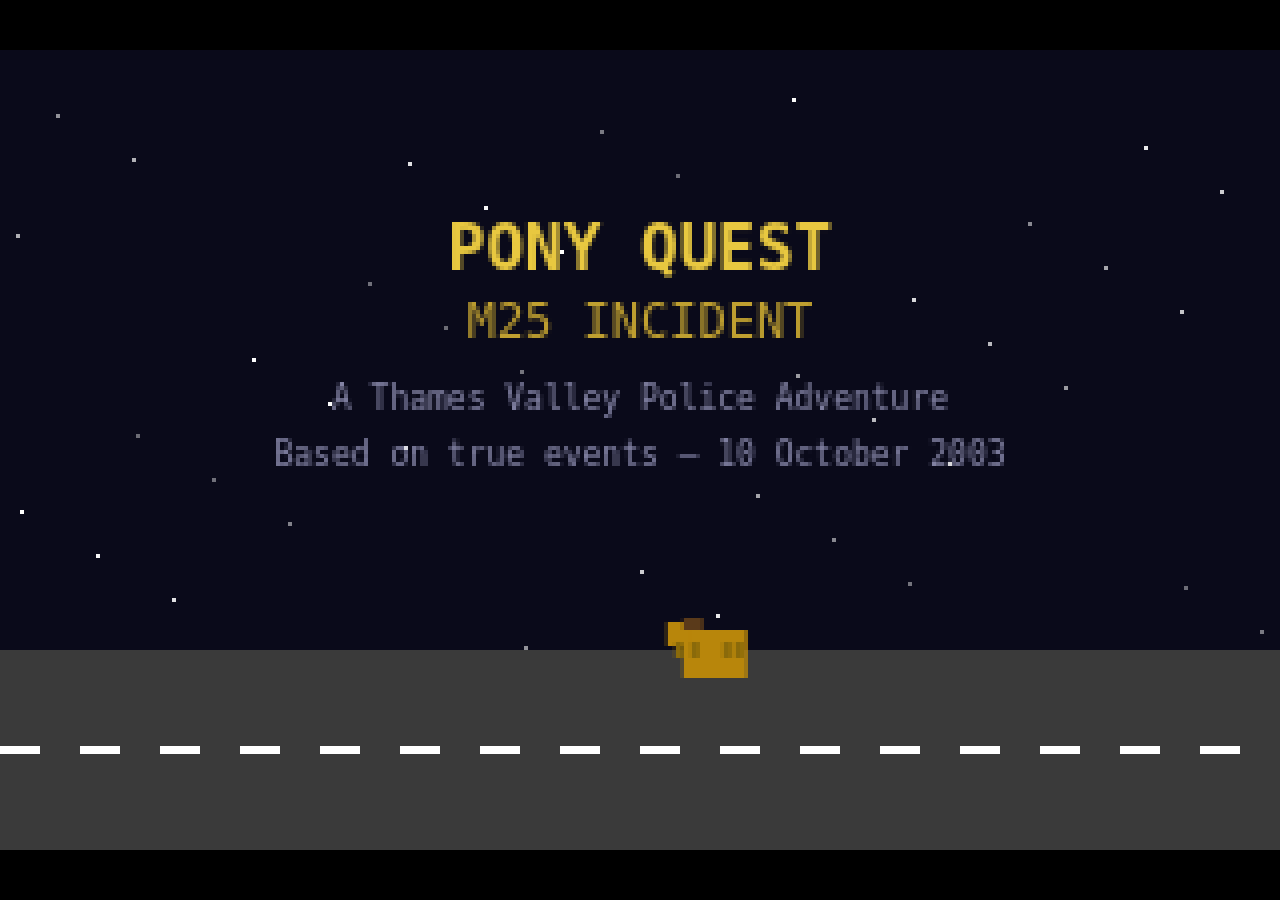
==== index.html @ 2e1211cf "Initial commit: Pony Quest - M25 Incident A Sierra VGA-style point-and-click adventure game based on" ====
<!DOCTYPE html>
<html lang="en">
<head>
<meta charset="utf-8">
<title>Pony Quest: M25 Incident</title>
<style>
*{margin:0;padding:0;box-sizing:border-box}
body{background:#000;display:flex;justify-content:center;align-items:center;height:100vh;overflow:hidden}
canvas{image-rendering:pixelated;image-rendering:crisp-edges;cursor:none}
</style>
</head>
<body>
<canvas id="c"></canvas>
<script>
'use strict';

// ===== CONSTANTS =====
const W = 320, H = 200;
const VERB_H = 18;
const INV_H = 24;
const GAME_TOP = VERB_H;
const GAME_BOT = H - INV_H;
const WALK_SPEED = 1.0;

// ===== CANVAS SETUP =====
const display = document.getElementById('c');
const dctx = display.getContext('2d');
const buf = document.createElement('canvas');
buf.width = W; buf.height = H;
const ctx = buf.getContext('2d');

function resize() {
  const s = Math.floor(Math.min(window.innerWidth / W, window.innerHeight / H));
  display.width = W * s; display.height = H * s;
  dctx.imageSmoothingEnabled = false;
}
window.addEventListener('resize', resize);
resize();

// ===== GAME STATE =====
const G = {
  screen: 'title',
  scene: 1,
  verb: 'walk',
  inventory: [],
  selItem: null,
  flags: {},
  player: { x: 160, y: 150, tx: 160, ty: 150, dir: 0, frame: 0, walking: false, visible: true, action: null },
  pony: { x: 200, y: 115, tx: 200, ty: 115, frame: 0, timer: 0, state: 'trot', eating: false },
  textBox: null,
  dialog: null,
  walkCB: null,
  transition: 0,
  nextScene: 0,
  tick: 0,
  journChoices: [],
  hoverHotspot: null,
};

// ===== INPUT =====
let mx = 0, my = 0, clicked = false, rclicked = false;
display.addEventListener('mousemove', e => {
  const r = display.getBoundingClientRect();
  mx = Math.floor((e.clientX - r.left) / (display.width / W));
  my = Math.floor((e.clientY - r.top) / (display.height / H));
});
display.addEventListener('click', () => { clicked = true; });
display.addEventListener('contextmenu', e => { e.preventDefault(); rclicked = true; });

// ===== HELPERS =====
function R(x,y,w,h,c) { ctx.fillStyle=c; ctx.fillRect(x,y,w,h); }
function vGrad(x,y,w,h,c1,c2) {
  const g=ctx.createLinearGradient(x,y,x,y+h);
  g.addColorStop(0,c1); g.addColorStop(1,c2);
  ctx.fillStyle=g; ctx.fillRect(x,y,w,h);
}
function dist(a,b,c,d) { return Math.sqrt((a-c)**2+(b-d)**2); }
function wrapText(t, max) {
  const words=t.split(' '), lines=[];
  let cur='';
  for(const w of words) {
    if((cur+' '+w).trim().length>max) { lines.push(cur.trim()); cur=w; }
    else cur+=' '+w;
  }
  if(cur.trim()) lines.push(cur.trim());
  return lines;
}

// ===== TEXT BOX =====
function showText(t, cb) { G.textBox={text:t, cb: cb||null}; }
function drawTextBox() {
  if(!G.textBox) return;
  const lines=wrapText(G.textBox.text, 36);
  const bh=lines.length*10+14, bw=270, bx=(W-bw)/2, by=30;
  R(bx,by,bw,bh,'#000050'); R(bx+1,by+1,bw-2,bh-2,'#0000a0');
  R(bx+2,by+2,bw-4,1,'#4444dd'); R(bx+2,by+2,1,bh-4,'#4444dd');
  R(bx+bw-3,by+2,1,bh-4,'#000030'); R(bx+2,by+bh-3,bw-4,1,'#000030');
  ctx.font='8px monospace'; ctx.fillStyle='#fff';
  for(let i=0;i<lines.length;i++) ctx.fillText(lines[i], bx+8, by+12+i*10);
}

// ===== DIALOG CHOICES =====
function showChoices(prompt, choices, cb) {
  G.dialog={prompt, choices, hover:-1, cb};
}
function drawChoiceBox() {
  if(!G.dialog) return;
  const d=G.dialog;
  const totalLines = 1 + 1 + d.choices.length;
  const bh=totalLines*11+14, bw=280, bx=(W-bw)/2, by=25;
  R(bx,by,bw,bh,'#000050'); R(bx+1,by+1,bw-2,bh-2,'#0000a0');
  R(bx+2,by+2,bw-4,1,'#4444dd'); R(bx+2,by+2,1,bh-4,'#4444dd');
  ctx.font='8px monospace';
  ctx.fillStyle='#fff';
  ctx.fillText(d.prompt, bx+8, by+12);
  d.hover=-1;
  for(let i=0;i<d.choices.length;i++) {
    const cy=by+12+11*(i+2);
    const hovering = mx>bx+6 && mx<bx+bw-6 && my>=cy-8 && my<cy+3;
    if(hovering) d.hover=i;
    ctx.fillStyle=hovering?'#ffff00':'#cccccc';
    ctx.fillText((hovering?'> ':'  ')+d.choices[i].label, bx+8, cy);
  }
}

// ===== INVENTORY =====
function addItem(id, name, desc) {
  if(!G.inventory.find(i=>i.id===id)) G.inventory.push({id,name,desc});
}
function hasItem(id) { return G.inventory.some(i=>i.id===id); }
function removeItem(id) { G.inventory=G.inventory.filter(i=>i.id!==id); }

function drawInventory() {
  R(0,GAME_BOT,W,INV_H,'#1a1a2a');
  R(0,GAME_BOT,W,1,'#333355');
  ctx.font='7px monospace';
  for(let i=0;i<G.inventory.length;i++) {
    const ix=8+i*50, iy=GAME_BOT+3;
    const sel=G.selItem&&G.selItem.id===G.inventory[i].id;
    R(ix,iy,46,18, sel?'#334':'#222238');
    R(ix,iy,46,1,'#444466');
    R(ix,iy,1,18,'#444466');
    // draw item icon
    drawItemIcon(G.inventory[i].id, ix+2, iy+1);
    ctx.fillStyle=sel?'#ff0':'#aaa';
    ctx.fillText(G.inventory[i].name, ix+18, iy+12);
  }
}

function drawItemIcon(id, x, y) {
  switch(id) {
    case 'rope':
      R(x+2,y+2,12,12,'#1a1a2a');
      ctx.strokeStyle='#a08040';ctx.lineWidth=2;
      ctx.beginPath();ctx.arc(x+8,y+8,5,0,Math.PI*1.7);ctx.stroke();
      break;
    case 'apple':
      R(x+5,y+4,6,8,'#cc2222');
      R(x+7,y+2,2,3,'#228822');
      break;
    case 'auth':
      R(x+3,y+2,10,12,'#ddd');
      R(x+5,y+5,6,1,'#666');R(x+5,y+7,6,1,'#666');R(x+5,y+9,4,1,'#666');
      break;
  }
}

function handleInvClick() {
  for(let i=0;i<G.inventory.length;i++) {
    const ix=8+i*50;
    if(mx>=ix && mx<ix+46 && my>=GAME_BOT+3 && my<GAME_BOT+21) {
      if(G.selItem && G.selItem.id===G.inventory[i].id) { G.selItem=null; }
      else { G.selItem=G.inventory[i]; G.verb='use'; }
      return true;
    }
  }
  return false;
}

// ===== VERB BAR =====
const VERBS = ['walk','look','talk','use'];
const VERB_LABELS = ['Walk','Look','Talk','Use'];

function drawVerbBar() {
  R(0,0,W,VERB_H,'#1a1a2a');
  R(0,VERB_H-1,W,1,'#333355');
  for(let i=0;i<4;i++) {
    const vx=4+i*34, vy=2, vw=30, vh=12;
    const sel=G.verb===VERBS[i]&&!G.selItem;
    R(vx,vy,vw,vh,sel?'#334466':'#222238');
    R(vx,vy,vw,1,'#444488');R(vx,vy,1,vh,'#444488');
    R(vx+vw-1,vy,1,vh,'#111128');R(vx,vy+vh-1,vw,1,'#111128');
    drawVerbIcon(i, vx+2, vy+1);
    ctx.font='6px monospace';
    ctx.fillStyle=sel?'#fff':'#888';
    ctx.fillText(VERB_LABELS[i], vx+12, vy+9);
  }
  // Status text
  ctx.font='7px monospace';ctx.fillStyle='#8888aa';
  const status=getStatusText();
  if(status) ctx.fillText(status, 144, 12);
}

function drawVerbIcon(i, x, y) {
  switch(i) {
    case 0: // walk - boot
      R(x+2,y+1,4,6,'#888');R(x+1,y+7,6,3,'#888');
      break;
    case 1: // look - eye
      R(x+1,y+3,8,4,'#fff');R(x+3,y+4,4,2,'#44f');R(x+4,y+4,2,2,'#000');
      break;
    case 2: // talk - speech bubble
      R(x+1,y+1,7,5,'#fff');R(x+2,y+6,2,2,'#fff');
      break;
    case 3: // use - hand
      R(x+3,y+1,4,3,'#dba67a');R(x+1,y+4,8,4,'#dba67a');R(x+2,y+8,6,2,'#dba67a');
      break;
  }
}

function handleVerbClick() {
  for(let i=0;i<4;i++) {
    const vx=4+i*34;
    if(mx>=vx && mx<vx+30 && my>=2 && my<14) {
      G.verb=VERBS[i]; G.selItem=null;
      return true;
    }
  }
  return false;
}

function getStatusText() {
  const h=G.hoverHotspot;
  if(!h) return '';
  if(G.selItem) return 'Use '+G.selItem.name+' on '+h.label;
  return VERB_LABELS[VERBS.indexOf(G.verb)]+' '+h.label;
}

// ===== CURSOR =====
function drawCursor() {
  if(G.selItem) {
    R(mx,my,2,2,'#ff0');
    ctx.font='6px monospace';ctx.fillStyle='#ff0';
    ctx.fillText(G.selItem.name, mx+4, my+4);
    return;
  }
  switch(G.verb) {
    case 'walk':
      R(mx,my,2,8,'#0f0');R(mx,my+6,6,2,'#0f0');
      break;
    case 'look':
      ctx.strokeStyle='#fff';ctx.lineWidth=1;
      ctx.beginPath();ctx.arc(mx+4,my+4,3,0,Math.PI*2);ctx.stroke();
      R(mx+6,my+6,3,1,'#fff');
      break;
    case 'talk':
      R(mx,my,7,5,'#fff');R(mx+1,my+5,2,2,'#fff');
      break;
    case 'use':
      R(mx+1,my,3,2,'#dba67a');R(mx,my+2,5,3,'#dba67a');
      break;
  }
}

// ===== SPRITES =====
function drawPaul(px, py, dir, frame, action) {
  // px, py = bottom center. Sprite ~12x24
  const x=Math.floor(px-6), y=Math.floor(py-24);
  // Shadow
  ctx.fillStyle='rgba(0,0,0,0.2)';
  ctx.fillRect(x+1,py-1,10,2);
  // Hair
  R(x+2,y,8,3,'#3a2a1a');
  // Face
  R(x+2,y+3,8,5,'#dba67a');
  // Eyes (if facing forward or left/right)
  R(x+4,y+5,1,1,'#222');R(x+7,y+5,1,1,'#222');
  // Body - dark blue police uniform
  R(x+1,y+8,10,8,'#1a2744');
  // Epaulettes
  R(x+1,y+8,2,1,'#2a3a5a');R(x+9,y+8,2,1,'#2a3a5a');
  // Badge
  R(x+4,y+9,1,1,'#ccc');
  // Belt
  R(x+1,y+15,10,1,'#111');
  // Legs
  const walk = G.player.walking;
  const f = Math.floor(frame)%4;
  let ll=0, rl=0;
  if(walk) {
    if(f===0){ll=-1;rl=1;}
    else if(f===2){ll=1;rl=-1;}
  }
  R(x+2+ll,y+16,3,6,'#1a2744');
  R(x+7+rl,y+16,3,6,'#1a2744');
  // Shoes
  R(x+2+ll,y+22,3,2,'#111');
  R(x+7+rl,y+22,3,2,'#111');
  // Arms
  if(action==='phone') {
    R(x-1,y+8,2,6,'#1a2744');
    R(x-1,y+8,2,2,'#dba67a'); // hand at ear
    R(x+11,y+10,2,5,'#1a2744');
  } else if(action==='calm') {
    R(x+11,y+9,4,2,'#1a2744');R(x+14,y+9,2,2,'#dba67a'); // arm out
    R(x-1,y+10,2,5,'#1a2744');
  } else {
    // Normal arms at sides
    let al=0, ar=0;
    if(walk){if(f===0){al=1;ar=-1;}else if(f===2){al=-1;ar=1;}}
    R(x,y+9+al,2,5,'#1a2744');
    R(x+10,y+9+ar,2,5,'#1a2744');
  }
}

function drawPonySprite(px, py, frame, roped) {
  const x=Math.floor(px-10), y=Math.floor(py-14);
  // Shadow
  ctx.fillStyle='rgba(0,0,0,0.15)';ctx.fillRect(x+2,py-1,16,2);
  // Body
  R(x+4,y+3,12,8,'#b8860b');
  // Head
  R(x,y+1,6,6,'#b8860b');
  // Mane
  R(x+4,y,4,4,'#5a3a1a');R(x+5,y-1,3,2,'#5a3a1a');
  // Ear
  R(x+1,y-1,2,2,'#b8860b');
  // Eye
  R(x+2,y+2,1,1,'#111');
  // Mouth
  R(x,y+5,1,1,'#8a6a0a');
  // Tail
  R(x+15,y+2,3,4,'#5a3a1a');
  // Legs (animated)
  const f=Math.floor(frame)%4;
  let fl=0,bl=0;
  if(G.pony.state==='trot'||G.pony.state==='approach') {
    if(f<2){fl=-1;bl=1;}else{fl=1;bl=-1;}
  }
  R(x+5+fl,y+11,2,4,'#8a6a0a');
  R(x+8+bl,y+11,2,4,'#8a6a0a');
  R(x+12+fl,y+11,2,4,'#8a6a0a');
  R(x+14+bl,y+11,2,4,'#8a6a0a');
  // Hooves
  R(x+5+fl,y+14,2,1,'#333');R(x+8+bl,y+14,2,1,'#333');
  R(x+12+fl,y+14,2,1,'#333');R(x+14+bl,y+14,2,1,'#333');
  // Rope if roped
  if(roped) {
    ctx.strokeStyle='#a08040';ctx.lineWidth=1;
    ctx.beginPath();ctx.moveTo(x+3,y+4);ctx.lineTo(G.player.x, G.player.y-12);ctx.stroke();
  }
}

function drawJournalist(jx, jy) {
  const x=Math.floor(jx-6), y=Math.floor(jy-24);
  ctx.fillStyle='rgba(0,0,0,0.2)';ctx.fillRect(x+1,jy-1,10,2);
  // Hair (blonde)
  R(x+2,y,8,4,'#d4a030');
  // Face
  R(x+2,y+4,8,4,'#dba67a');
  R(x+4,y+5,1,1,'#222');R(x+7,y+5,1,1,'#222');
  // Body (green jacket - Horse & Hound journalist)
  R(x+1,y+8,10,8,'#2a6a2a');
  // Notepad
  R(x+10,y+10,4,5,'#fff');R(x+11,y+11,2,1,'#666');R(x+11,y+13,2,1,'#666');
  // Legs (khaki)
  R(x+2,y+16,3,6,'#8a7a5a');R(x+7,y+16,3,6,'#8a7a5a');
  // Shoes
  R(x+2,y+22,3,2,'#4a3a2a');R(x+7,y+22,3,2,'#4a3a2a');
  // Arms
  R(x,y+9,2,5,'#2a6a2a');R(x+10,y+9,2,3,'#2a6a2a');
}

// ===== BACKGROUNDS =====
function drawStationBG() {
  // Floor
  R(0,VERB_H,W,GAME_BOT-VERB_H,'#8a8a80');
  // Floor tiles
  for(let tx=0;tx<W;tx+=20) {
    for(let ty=145;ty<GAME_BOT;ty+=15) {
      R(tx,ty,19,14,'#7a7a72');
      R(tx,ty,19,1,'#9a9a90');R(tx,ty,1,14,'#9a9a90');
    }
  }
  // Back wall
  R(0,VERB_H,W,130-VERB_H,'#c4a882');
  // Wall shadow at bottom
  R(0,125,W,5,'#b09872');
  // Ceiling
  R(0,VERB_H,W,15,'#d0d0c8');
  // Fluorescent light
  R(100,VERB_H+4,120,3,'#ffffee');R(100,VERB_H+3,120,1,'#fff');
  // Skirting board
  R(0,128,W,2,'#6a5a42');

  // Window (left side)
  R(15,40,60,75,'#1a2040');
  R(15,40,60,2,'#5a4a32');R(15,40,2,75,'#5a4a32');
  R(73,40,2,75,'#5a4a32');R(15,113,62,2,'#5a4a32');
  // Window cross bars
  R(44,40,2,75,'#5a4a32');R(15,75,60,2,'#5a4a32');
  // Pre-dawn glow
  vGrad(17,42,26,32,'#1a2050','#2a3060');
  vGrad(46,42,26,32,'#1a2050','#2a3060');
  vGrad(17,77,26,34,'#2a3060','#3a4070');
  vGrad(46,77,26,34,'#2a3060','#3a4070');
  // Stars
  R(25,48,1,1,'#aaa');R(55,52,1,1,'#aaa');R(35,88,1,1,'#888');

  // Clock
  const cx=220,cy=50;
  ctx.beginPath();ctx.arc(cx,cy,10,0,Math.PI*2);ctx.fillStyle='#fff';ctx.fill();
  ctx.strokeStyle='#333';ctx.lineWidth=1;ctx.stroke();
  // Clock hands - 6:30
  ctx.beginPath();ctx.moveTo(cx,cy);ctx.lineTo(cx,cy+6);ctx.stroke(); // minute at 6
  ctx.beginPath();ctx.moveTo(cx,cy);ctx.lineTo(cx-4,cy+2);ctx.stroke(); // hour between 6 and 7

  // Notice board
  R(250,45,55,45,'#a08050');
  R(250,45,55,2,'#6a5030');R(250,45,2,45,'#6a5030');
  R(303,45,2,45,'#6a5030');R(250,88,55,2,'#6a5030');
  // Pins and papers
  R(258,52,15,12,'#fff');R(264,54,1,1,'#f00');
  R(278,55,18,10,'#ffa');R(286,56,1,1,'#00f');
  R(260,70,12,14,'#adf');R(265,72,1,1,'#f00');
  R(280,68,18,15,'#fda');R(288,70,1,1,'#0a0');

  // Coat rack with rope (right wall)
  R(295,65,3,50,'#5a4a32');
  R(290,65,12,3,'#5a4a32');
  if(!hasItem('rope')) {
    // Rope coiled on hook
    ctx.strokeStyle='#a08040';ctx.lineWidth=2;
    ctx.beginPath();ctx.arc(296,78,4,0,Math.PI*1.7);ctx.stroke();
    ctx.strokeStyle='#806030';
    ctx.beginPath();ctx.arc(296,78,6,0.5,Math.PI*1.5);ctx.stroke();
  }

  // Door
  R(130,50,35,80,'#6a4a2a');
  R(132,52,31,76,'#7a5a3a');
  R(133,53,14,36,'#6a4a2a');R(150,53,12,36,'#6a4a2a');
  R(133,92,14,34,'#6a4a2a');R(150,92,12,34,'#6a4a2a');
  // Door handle
  R(157,88,3,4,'#ccc');
  // "EXIT" sign above
  R(135,42,28,8,'#2a2');ctx.font='6px monospace';ctx.fillStyle='#fff';ctx.fillText('EXIT',138,49);

  // Desk
  R(10,130,115,4,'#5a3a1a');
  R(12,134,111,18,'#4a2a0a');
  R(12,134,111,2,'#6a4a2a');
  // Desk legs
  R(15,152,4,16,'#4a2a0a');R(115,152,4,16,'#4a2a0a');

  // Phone on desk
  const phoneFlash = G.flags.phoneRinging && Math.floor(G.tick/15)%2===0;
  R(30,120,18,10,'#222');
  R(32,118,14,3,'#333');
  // Handset
  R(28,117,6,4,'#222');R(42,117,6,4,'#222');R(30,115,16,3,'#222');
  // Red light
  R(38,122,3,2, phoneFlash?'#ff0000':'#440000');

  // Radio
  R(55,121,15,9,'#333');R(57,122,11,5,'#444');
  R(55,118,2,4,'#666'); // antenna
  R(60,127,5,3,'#555');

  // Coffee mug
  R(85,124,7,7,'#fff');R(91,126,3,3,'#fff');
  R(86,125,5,4,'#6a3a1a'); // coffee

  // Papers
  R(96,123,18,8,'#eee');R(98,125,14,1,'#aaa');R(98,127,10,1,'#aaa');

  // Fruit bowl with apple
  if(!hasItem('apple')) {
    R(75,123,8,5,'#8a7a5a'); // bowl
    R(77,120,5,4,'#cc2222'); // apple
    R(79,119,1,2,'#228822'); // stem
  }

  // Chair (behind desk, partially visible)
  R(55,135,20,5,'#2a2a2a');
  R(55,128,20,7,'#333');
  R(57,113,16,16,'#2a2a2a');
  R(60,108,10,6,'#333');

  // Filing cabinet (left, below window)
  R(5,100,25,30,'#888');
  R(5,100,25,2,'#aaa');R(5,100,2,30,'#aaa');
  R(8,105,19,6,'#777');R(15,107,5,2,'#aaa'); // drawer handle
  R(8,114,19,6,'#777');R(15,116,5,2,'#aaa');
  R(8,123,19,6,'#777');R(15,125,5,2,'#aaa');
}

function drawMotorwayBG() {
  // Sky - dawn gradient
  vGrad(0,VERB_H,W,50,'#1a1a3a','#c46030');
  // Dawn glow at horizon
  vGrad(0,VERB_H+40,W,15,'#c46030','#e8a050');

  // Distant tree line
  for(let tx=0;tx<W;tx+=8) {
    const th=3+Math.sin(tx*0.3)*2+Math.cos(tx*0.7)*1.5;
    R(tx,VERB_H+48-th,8,th+5,'#1a3a1a');
  }

  // Green verge (left side, angled for perspective)
  vGrad(0,VERB_H+53,90,40,'#2a5a1a','#3a7a2a');
  // Grass texture
  for(let gx=0;gx<85;gx+=3) {
    for(let gy=VERB_H+55;gy<VERB_H+90;gy+=4) {
      if(Math.random()<0.3) R(gx,gy,1,2,'#2a6a1a');
    }
  }

  // Fence along verge
  for(let fx=10;fx<80;fx+=15) {
    R(fx,VERB_H+60,2,20,'#6a5030');
  }
  R(10,VERB_H+65,65,1,'#6a5030');
  R(10,VERB_H+72,65,1,'#6a5030');

  // Fence gap (for returning pony)
  R(65,VERB_H+60,15,1,'#3a7a2a');

  // Field beyond fence (hint of other ponies)
  R(20,VERB_H+55,3,3,'#8a6a0a');R(40,VERB_H+57,3,3,'#8a6a0a');

  // Road surface
  R(70,VERB_H+55,W-70,GAME_BOT-VERB_H-55,'#4a4a4a');

  // Road edge line (left)
  R(72,VERB_H+55,2,GAME_BOT-VERB_H-55,'#fff');

  // Lane markings (dashed)
  for(let ly=VERB_H+60;ly<GAME_BOT;ly+=12) {
    R(135,ly,2,6,'#fff');
    R(200,ly,2,6,'#fff');
    R(265,ly,2,6,'#fff');
  }

  // Hard shoulder line (right)
  R(290,VERB_H+55,2,GAME_BOT-VERB_H-55,'#fff');

  // Crash barrier (right)
  for(let bx=295;bx<W;bx+=20) {
    R(bx,VERB_H+70,3,GAME_BOT-VERB_H-70,'#aaa');
  }
  R(295,VERB_H+80,W-295,3,'#ccc');
  R(295,VERB_H+95,W-295,3,'#ccc');

  // Verge right
  vGrad(295,VERB_H+53,W-295,7,'#4a4a4a','#2a5a1a');

  // Road closure signs (far left on road)
  R(80,VERB_H+65,12,10,'#ff6600');R(81,VERB_H+66,10,8,'#ffaa00');
  R(80,VERB_H+75,2,15,'#666');
  R(95,VERB_H+68,12,10,'#ff6600');R(96,VERB_H+69,10,8,'#ffaa00');
  R(95,VERB_H+78,2,12,'#666');

  // Traffic cones
  for(let cx=105;cx<130;cx+=10) {
    R(cx,VERB_H+82,4,6,'#ff4400');R(cx,VERB_H+83,4,2,'#ffaa00');
    R(cx-1,VERB_H+88,6,2,'#444');
  }

  // Police car 1 (left, on road)
  drawPoliceCar(85, VERB_H+95, false);

  // Police car 2 (right)
  drawPoliceCar(240, VERB_H+100, true);

  // Apple on ground (if placed)
  if(G.flags.applePlaced && !G.flags.appleEaten) {
    R(G.flags.appleX-2, G.flags.appleY-2, 5, 4, '#cc2222');
    R(G.flags.appleX, G.flags.appleY-3, 1, 2, '#228822');
  }
}

function drawPoliceCar(x, y, flip) {
  // Simple police car from above/side at this scale
  const d = flip?-1:1;
  // Body
  R(x,y,35,14,'#fff');
  // Windows
  R(x+8,y+2,8,10,'#3a5a8a');
  R(x+20,y+2,8,10,'#3a5a8a');
  // Wheels
  R(x+2,y-1,6,3,'#222');R(x+2,y+12,6,3,'#222');
  R(x+26,y-1,6,3,'#222');R(x+26,y+12,6,3,'#222');
  // Light bar
  const flash1 = Math.floor(G.tick/8)%2===0;
  const flash2 = !flash1;
  R(x+13,y,4,2,flash1?'#4444ff':'#222288');
  R(x+18,y,4,2,flash2?'#4444ff':'#222288');
  // Police stripe
  R(x,y+6,35,2,'#2040a0');
  // POLICE text
  ctx.font='5px monospace';ctx.fillStyle='#2040a0';
  ctx.fillText('POLICE',x+3,y+5);
}

function drawPressBG() {
  // Sky - later dawn, brighter
  vGrad(0,VERB_H,W,45,'#3a3a6a','#d4804a');
  vGrad(0,VERB_H+35,W,15,'#d4804a','#e8b868');

  // Trees on horizon
  for(let tx=0;tx<W;tx+=6) {
    const th=4+Math.sin(tx*0.4)*2;
    R(tx,VERB_H+43-th,6,th+4,'#2a4a1a');
  }

  // M25 carriageway in background
  R(0,VERB_H+47,W,20,'#5a5a5a');
  // Lane markings
  for(let lx=0;lx<W;lx+=15) { R(lx,VERB_H+56,7,1,'#fff'); }
  // Moving cars in background
  const carOffset = (G.tick*0.5)%W;
  R((carOffset)%W,VERB_H+50,8,4,'#c44');
  R((carOffset+80)%W,VERB_H+52,10,4,'#48c');
  R((carOffset+160)%W,VERB_H+49,8,4,'#888');
  R((carOffset+220)%W,VERB_H+53,10,4,'#4a4');

  // Barrier
  R(0,VERB_H+67,W,3,'#aaa');

  // Grass/gravel area
  vGrad(0,VERB_H+70,W,GAME_BOT-VERB_H-70,'#4a6a3a','#5a7a4a');
  // Hard shoulder
  R(0,VERB_H+70,W,15,'#7a7a70');

  // Police car 1
  drawPoliceCar(20, VERB_H+78, false);
  // Police car 2
  drawPoliceCar(70, VERB_H+80, false);

  // Grass texture
  for(let gx=0;gx<W;gx+=4) {
    for(let gy=VERB_H+85;gy<GAME_BOT;gy+=5) {
      if(Math.random()<0.2) R(gx,gy,1,2,'#4a7a3a');
    }
  }
}

// ===== HOTSPOTS =====
function getHotspots() {
  switch(G.scene) {
    case 1: return [
      { id:'phone', label:'Phone', x:26, y:114, w:24, h:16, sx:38, sy:155,
        look:()=>showText(G.flags.phoneAnswered?'The desk phone. The red light has stopped flashing.':'A standard Thames Valley Police desk phone. The red light is flashing urgently.'),
        use:()=>{
          if(G.flags.phoneAnswered) return showText("You've already taken the call.");
          G.flags.phoneAnswered=true; G.flags.phoneRinging=false;
          G.player.action='phone';
          showText("Dispatch: \"We've got a report of a Shetland pony loose on the M25 southbound between junctions 15 and 16. It's heading north against traffic. We need to close the carriageway immediately.\"",()=>{
            G.player.action=null;
            showText("You hang up. A Shetland pony on the M25... at 6:30 in the morning. Right. Better get this sorted before rush hour hits.");
          });
        },
        talk:()=>showText("You pick up the handset but there's no one on the line right now."),
      },
      { id:'radio', label:'Radio', x:53, y:118, w:18, h:14, sx:62, sy:155,
        look:()=>showText("Your police radio. Essential for coordinating with units in the field."),
        use:()=>{
          if(!G.flags.phoneAnswered) return showText("You should probably answer that ringing phone first.");
          if(G.flags.closureAuth) return showText("You've already authorized the road closure.");
          G.flags.closureAuth=true;
          addItem('auth','Auth','Road closure authorization for M25 J15-J16.');
          showText("\"All units, this is Paul Anthem, Thames Valley Police. Authorize immediate closure of M25 southbound between junctions 15 and 16. We have a loose animal on the carriageway. Confirm.\"",()=>{
            showText("\"Copy that, Paul. Units en route. Carriageway closure authorized at 06:50.\"");
          });
        },
        talk:()=>showText("You should use the radio, not chat to it."),
      },
      { id:'coffee', label:'Coffee', x:83, y:122, w:10, h:10, sx:88, sy:155,
        look:()=>showText("Your morning coffee. Still warm. It's going to be one of those days."),
        use:()=>showText("You take a quick sip. Strong and bitter. Just how you like it."),
        talk:()=>showText("\"Give me strength,\" you mutter into your mug."),
      },
      { id:'window', label:'Window', x:15, y:40, w:60, h:75, sx:45, sy:155,
        look:()=>showText("Pre-dawn darkness outside. The M25 is out there somewhere, and apparently so is a Shetland pony."),
        use:()=>showText("The window doesn't open. Health and safety."),
        talk:()=>showText("You're not at the shouting-out-the-window stage yet."),
      },
      { id:'clock', label:'Clock', x:210, y:40, w:22, h:22, sx:160, sy:155,
        look:()=>showText("6:30 AM. Friday, October 10th, 2003. Far too early for equine-related emergencies."),
        use:()=>showText("You can't turn back time, much as you'd like to."),
        talk:()=>showText("\"Come on, come on...\" The hands don't move any faster."),
      },
      { id:'noticeboard', label:'Notice Board', x:248, y:43, w:58, h:48, sx:270, sy:155,
        look:()=>showText("Various notices: a charity fun run, a missing cat poster, and a health & safety memo about proper kettle usage."),
        use:()=>showText("Nothing useful to take from here."),
        talk:()=>showText("The notice board has nothing to say."),
      },
      { id:'rope', label:'Rope', x:288, y:68, w:16, h:25, sx:296, sy:155,
        look:()=>hasItem('rope')?showText("Just an empty coat hook."):showText("A sturdy rope hanging from the coat rack. Looks like it could be useful for... rounding things up."),
        use:()=>{
          if(hasItem('rope')) return showText("You already took the rope.");
          addItem('rope','Rope','A sturdy rope for rounding things up.');
          showText("You grab the rope and coil it over your shoulder. You have a feeling you'll need this.");
        },
        talk:()=>showText("It's a rope. It's not much of a conversationalist."),
      },
      { id:'apple', label:'Apple', x:74, y:118, w:10, h:8, sx:80, sy:155,
        look:()=>hasItem('apple')?showText("An empty fruit bowl."):showText("A fresh red apple in the fruit bowl. You were saving it for lunch."),
        use:()=>{
          if(hasItem('apple')) return showText("The fruit bowl is empty.");
          addItem('apple','Apple','A fresh red apple. Ponies love apples.');
          showText("You pocket the apple. Lunch can wait — you have a feeling a certain pony might appreciate this more than you will.");
        },
        talk:()=>showText("\"Sorry, apple. Duty calls.\""),
      },
      { id:'door', label:'Door', x:128, y:48, w:40, h:84, sx:148, sy:155,
        look:()=>showText("The exit. Your car is waiting outside."),
        use:()=>{
          if(!G.flags.phoneAnswered) return showText("The phone is ringing. You should answer it first.");
          if(!G.flags.closureAuth) return showText("You need to authorize the road closure before heading out. Use the radio.");
          if(!hasItem('rope')) return showText("You might want to grab that rope from the coat rack. How else are you going to catch a pony?");
          showText("Time to go. You head out to your car and drive to the M25.",()=>changeScene(2));
        },
        walk:()=>{
          if(!G.flags.phoneAnswered) return showText("The phone is ringing. You should answer it first.");
          if(!G.flags.closureAuth) return showText("You need to authorize the road closure before heading out.");
          if(!hasItem('rope')) return showText("Better grab that rope before you go.");
          showText("Time to go. You head to the M25.",()=>changeScene(2));
        },
        talk:()=>showText("You could talk to the door, or you could walk through it."),
      },
      { id:'cabinet', label:'Filing Cabinet', x:3, y:98, w:28, h:34, sx:20, sy:155,
        look:()=>showText("A grey filing cabinet. Decades of Thames Valley Police paperwork in there. None of it about ponies. Yet."),
        use:()=>showText("No time for paperwork right now."),
        talk:()=>showText("The cabinet says nothing. It's seen things."),
      },
    ];
    case 2: return [
      { id:'pony', label:'Shetland Pony', x:G.pony.x-14, y:G.pony.y-18, w:28, h:22, sx:G.pony.x, sy:G.pony.y+10,
        look:()=>{
          if(G.pony.state==='roped') return showText("The pony is roped but still prancing nervously. You should try to calm him down.");
          if(G.pony.state==='calm') return showText("The pony seems calm now. Time to lead him back through the fence gap to his field.");
          if(G.pony.state==='eating') return showText("The pony is happily munching on the apple. Now's your chance to get that rope around him!");
          return showText("A small Shetland pony, trotting north on the southbound carriageway of the M25. He seems more excited than distressed. Quite the adventurer.");
        },
        use:()=>{
          if(G.pony.state==='roped') {
            G.pony.state='calm';G.player.action='calm';
            return showText("You gently stroke the pony's mane. \"Easy there, boy. Easy.\" He snorts once, then nuzzles your hand. He's calmed down.",()=>{G.player.action=null;});
          }
          if(G.pony.state==='calm') return showText("The pony is calm. You should walk him over to the fence gap to return him to his field.");
          if(G.pony.state==='trot') return showText("He's trotting about too quickly! You need to lure him close with something he likes first.");
          if(G.pony.state==='eating') return showText("He's busy eating. Maybe use the rope on him while he's distracted?");
          return showText("The pony eyes you warily.");
        },
        useItem:{
          rope:(()=>{
            if(G.pony.state==='eating') {
              G.pony.state='roped';
              showText("You carefully loop the rope around the pony's neck. Got him! He tugs a bit but the rope holds.",()=>{
                showText("Now you need to calm him down before you can lead him anywhere.");
              });
            } else if(G.pony.state==='trot') {
              showText("The pony's trotting about too fast! You can't get close enough. You need to lure him to you first.");
            } else if(G.pony.state==='roped') {
              showText("You've already roped him. Try calming him down now.");
            } else {
              showText("The rope is already on him.");
            }
          }),
          apple:(()=>{
            showText("You should put the apple on the ground near where the pony is trotting, not throw it at him!");
          }),
        },
        talk:()=>{
          if(G.pony.state==='calm') return showText("\"Good boy. Let's get you home.\" The pony seems to understand.");
          return showText("\"Here, boy! Come on!\" The pony ignores you completely. Typical.");
        },
      },
      { id:'ground', label:'Road', x:100, y:VERB_H+90, w:140, h:60, sx:170, sy:150,
        look:()=>showText("The grey asphalt of the M25 southbound carriageway. Usually packed with commuters at this hour."),
        use:()=>showText("It's a motorway. Not much to do with it."),
        useItem:{
          apple:(()=>{
            if(G.pony.state!=='trot') return showText("The apple's already done its job.");
            G.flags.applePlaced=true;
            G.flags.appleX=170;G.flags.appleY=125;
            removeItem('apple');
            G.pony.state='approach';G.pony.tx=175;G.pony.ty=122;
            showText("You place the apple on the road surface. The pony's ears perk up... he can smell it!");
          }),
          rope:(()=>showText("You can't lasso the tarmac. Try the pony.")),
        },
        talk:()=>showText("\"The things I do for Thames Valley Police...\""),
      },
      { id:'verge', label:'Grass Verge', x:0, y:VERB_H+53, w:70, h:40, sx:50, sy:145,
        look:()=>showText("A green verge alongside the motorway. Beyond the fence you can see a field with more Shetland ponies. That must be where our escapee came from."),
        use:()=>showText("Nothing to do here — the action is on the road."),
        talk:()=>showText("You can hear the other ponies whinnying from the field. They seem concerned about their friend."),
      },
      { id:'fence', label:'Fence Gap', x:60, y:VERB_H+58, w:22, h:25, sx:70, sy:145,
        look:()=>showText("A gap in the fence where the pony must have escaped through. You can lead him back this way."),
        use:()=>showText("The gap is already open. You need to bring the pony here."),
        walk:()=>{
          if(G.pony.state==='calm') {
            showText("You gently lead the pony through the gap in the fence and back into his field. He trots off happily to rejoin his friends.",()=>{
              G.pony.state='gone';
              showText("7:15 AM — The Shetland pony is safely back in his field. The M25 southbound can be reopened.",()=>{
                showText("But first... you notice a journalist heading your way. Better handle the press before you wrap up.",()=>changeScene(3));
              });
            });
          } else if(G.pony.state==='roped') {
            showText("The pony is still too agitated to lead through the gap. Calm him down first.");
          } else {
            showText("You need to catch the pony first before you can return him through here.");
          }
        },
        talk:()=>showText("The other ponies in the field look at you expectantly."),
      },
      { id:'policecar1', label:'Police Car', x:83, y:VERB_H+93, w:38, h:16, sx:102, sy:150,
        look:()=>showText("A Thames Valley Police patrol car, lights flashing. Your colleagues are helping manage the scene."),
        use:()=>showText("The car is fine where it is. Focus on the pony."),
        talk:()=>showText("\"Alright, lads, let's get this sorted!\" Your colleagues nod."),
      },
      { id:'signs', label:'Road Signs', x:78, y:VERB_H+63, w:32, h:28, sx:95, sy:150,
        look:()=>showText("Road closure signs. The M25 southbound is officially shut between junctions 15 and 16. Morning traffic is starting to build up behind the closure."),
        use:()=>showText("The signs are already in place."),
        talk:()=>showText("The signs speak for themselves."),
      },
    ];
    case 3: return [
      { id:'journalist', label:'Horse & Hound Journalist', x:195, y:118, w:20, h:30, sx:195, sy:152,
        look:()=>showText("A journalist from Horse & Hound magazine. She's got her notepad ready and a keen look in her eye. The equestrian press waits for no one."),
        use:()=>showText("You probably shouldn't manhandle the press."),
        talk:()=>{
          if(G.flags.pressQ1===undefined) {
            startInterview();
          } else if(G.flags.pressDone) {
            showText("\"Thanks again, Mr Anthem. This is going to be a great story!\"");
          } else {
            continueInterview();
          }
        },
      },
      { id:'pcar1', label:'Police Car', x:18, y:VERB_H+76, w:38, h:16, sx:40, sy:148,
        look:()=>showText("One of the Thames Valley Police cars. The blue lights are still flashing."),
        use:()=>showText("No need to get back in. You've got a press statement to give."),
        talk:()=>showText("You radio in: \"Pony safely returned. Reopening the carriageway at 07:37.\""),
      },
      { id:'pcar2', label:'Police Car', x:68, y:VERB_H+78, w:38, h:16, sx:88, sy:148,
        look:()=>showText("Another patrol car. Quite the turnout for one small pony."),
        use:()=>showText("You don't need the car right now."),
        talk:()=>showText("Your colleague gives you a thumbs up from inside."),
      },
      { id:'motorway', label:'M25', x:0, y:VERB_H+47, w:W, h:22, sx:160, sy:148,
        look:()=>showText("The M25 carriageway. Traffic is starting to flow again. The morning commuters will barely know what happened here."),
        use:()=>showText("Your work on the motorway is done."),
        talk:()=>showText("\"Back to normal. Hopefully.\""),
      },
    ];
  }
  return [];
}

// ===== INTERVIEW LOGIC =====
function startInterview() {
  showText("\"Mr Anthem? Sarah Collins, Horse & Hound magazine. I heard about the pony on the M25. Can I ask you a few questions for our readers?\"",()=>{
    askQ1();
  });
}
function askQ1() {
  showChoices("\"Can you describe what happened here this morning?\"", [
    {label:"Professional response", val:'pro'},
    {label:"Humorous response", val:'fun'},
    {label:"Dramatic response", val:'drama'},
  ], (c)=>{
    G.flags.pressQ1=c.val; G.journChoices.push(c.val);
    const responses={
      pro:"\"At approximately 06:30 this morning, Thames Valley Police received a report of a Shetland pony loose on the M25 southbound between junctions 15 and 16. We closed the carriageway and safely returned the animal to its enclosure.\"",
      fun:"\"Well, we had a bit of an unexpected commuter this morning. A Shetland pony decided to test the M25 — heading north on the southbound carriageway, no less. Clearly doesn't read road signs.\"",
      drama:"\"It was 6:30 AM. The call came in. A lone Shetland pony, facing down three lanes of Britain's busiest motorway. One wrong move and... well, let's just say the stakes were high.\"",
    };
    showText(responses[c.val],()=>askQ2());
  });
}
function askQ2() {
  showChoices("\"Was the pony in any danger?\"", [
    {label:"Reassuring response", val:'pro'},
    {label:"Light-hearted response", val:'fun'},
    {label:"Intense response", val:'drama'},
  ], (c)=>{
    G.flags.pressQ2=c.val; G.journChoices.push(c.val);
    const responses={
      pro:"\"The pony was never in serious danger. We closed the road quickly and our officers handled the situation with care. He seemed excited rather than distressed, and we were able to calm him down.\"",
      fun:"\"Danger? He was having the time of his life! Honestly, he seemed more excited than any of us. Like a tourist who'd wandered onto the wrong motorway.\"",
      drama:"\"Every second counted. A Shetland pony versus 70mph traffic — the margin for error was razor thin. But Thames Valley Police don't back down from a challenge, no matter how many hooves are involved.\"",
    };
    showText(responses[c.val],()=>askQ3());
  });
}
function askQ3() {
  showChoices("\"How did you actually catch him?\"", [
    {label:"By-the-book response", val:'pro'},
    {label:"Comedic response", val:'fun'},
    {label:"Heroic response", val:'drama'},
  ], (c)=>{
    G.flags.pressQ3=c.val; G.journChoices.push(c.val);
    const responses={
      pro:"\"We used an apple to lure the pony within reach, then secured him with a rope. Once calm, we led him back through a gap in the fence to his field of origin.\"",
      fun:"\"Let's just say I owe my lunch apple a debt of gratitude. The pony and I struck a deal — one apple for a peaceful surrender. The rope was just a formality at that point.\"",
      drama:"\"It was a tense standoff. Man versus pony. But I had one ace up my sleeve — a fresh apple. The moment he went for it, I made my move. One throw of the rope and it was over. Justice was served.\"",
    };
    G.flags.pressDone=true;
    showText(responses[c.val],()=>{
      showText("\"Brilliant, thank you Mr Anthem. Our readers at Horse & Hound will love this story!\"",()=>{
        showText("7:37 AM — The M25 southbound reopens. The morning rush begins as if nothing happened.",()=>{
          showText("Another day in Thames Valley. The commuters will never know what you did for them... or for one very adventurous Shetland pony.",()=>{
            G.screen='end';
          });
        });
      });
    });
  });
}
function continueInterview() {
  if(G.flags.pressQ1===undefined) askQ1();
  else if(G.flags.pressQ2===undefined) askQ2();
  else if(G.flags.pressQ3===undefined) askQ3();
  else showText("\"Thanks again! Great story.\"");
}

// ===== SCENE TRANSITIONS =====
function changeScene(n) {
  G.transition=60;G.nextScene=n;
}

function initScene(n) {
  G.scene=n; G.hoverHotspot=null; G.textBox=null; G.dialog=null; G.selItem=null;
  switch(n) {
    case 1:
      G.player.x=100;G.player.y=158;G.player.tx=100;G.player.ty=158;
      G.player.visible=true;G.player.action=null;G.player.walking=false;
      G.flags.phoneRinging=true;
      break;
    case 2:
      G.player.x=100;G.player.y=155;G.player.tx=100;G.player.ty=155;
      G.player.visible=true;G.player.action=null;G.player.walking=false;
      G.pony.x=200;G.pony.y=115;G.pony.state='trot';G.pony.timer=0;
      break;
    case 3:
      G.player.x=160;G.player.y=152;G.player.tx=160;G.player.ty=152;
      G.player.visible=true;G.player.action=null;G.player.walking=false;
      break;
  }
}

// ===== PLAYER MOVEMENT =====
function updatePlayer() {
  const p=G.player;
  if(!p.walking) return;
  const dx=p.tx-p.x, dy=p.ty-p.y;
  const d=Math.sqrt(dx*dx+dy*dy);
  if(d<2) {
    p.walking=false; p.frame=0;
    if(G.walkCB) { const cb=G.walkCB; G.walkCB=null; cb(); }
    return;
  }
  p.x+=dx/d*WALK_SPEED;
  p.y+=dy/d*WALK_SPEED;
  p.dir = Math.abs(dx)>Math.abs(dy)?(dx>0?1:-1):0;
  p.frame+=0.12;
}

function walkTo(x, y, cb) {
  // Clamp to walkable area
  const minY=G.scene===1?148:G.scene===2?115:VERB_H+90;
  const maxY=GAME_BOT-6;
  const clampY=Math.max(minY,Math.min(maxY,y));
  const clampX=Math.max(10,Math.min(W-10,x));
  G.player.tx=clampX;G.player.ty=clampY;
  G.player.walking=true;G.walkCB=cb||null;
}

// ===== PONY AI =====
const PONY_WP=[{x:160,y:112},{x:220,y:118},{x:180,y:108},{x:250,y:115},{x:140,y:120}];
function updatePony() {
  if(G.scene!==2) return;
  const p=G.pony;
  p.frame+=0.08;
  if(p.state==='trot') {
    const dx=p.tx-p.x, dy=p.ty-p.y;
    const d=Math.sqrt(dx*dx+dy*dy);
    if(d<3) {
      p.timer++;
      if(p.timer>90) {
        const wp=PONY_WP[Math.floor(Math.random()*PONY_WP.length)];
        p.tx=wp.x;p.ty=wp.y;p.timer=0;
      }
    } else {
      p.x+=dx/d*0.4;p.y+=dy/d*0.4;
    }
  } else if(p.state==='approach') {
    const dx=p.tx-p.x, dy=p.ty-p.y;
    const d=Math.sqrt(dx*dx+dy*dy);
    if(d<3) {
      p.state='eating';G.flags.appleEaten=true;
    } else {
      p.x+=dx/d*0.3;p.y+=dy/d*0.3;
    }
  } else if(p.state==='roped'||p.state==='calm') {
    // Follow player loosely
    const dx=G.player.x+15-p.x, dy=G.player.y-5-p.y;
    const d=Math.sqrt(dx*dx+dy*dy);
    if(d>25) { p.x+=dx/d*0.6;p.y+=dy/d*0.6; }
  }
}

// ===== INPUT HANDLING =====
function handleInput() {
  if(G.screen==='title') { if(clicked){G.screen='game';initScene(1);} clicked=false;rclicked=false;return; }
  if(G.screen==='end') { if(clicked){G.screen='title';} clicked=false;rclicked=false;return; }

  if(rclicked) {
    rclicked=false;
    if(G.selItem) { G.selItem=null; }
    else {
      const vi=VERBS.indexOf(G.verb);
      G.verb=VERBS[(vi+1)%4];
    }
  }

  if(!clicked) return;
  clicked=false;

  // Dialog active
  if(G.dialog) {
    if(G.dialog.hover>=0 && G.dialog.cb) {
      const choice=G.dialog.choices[G.dialog.hover];
      const cb=G.dialog.cb;
      G.dialog=null;
      cb(choice);
    }
    return;
  }

  // Text box active
  if(G.textBox) {
    const cb=G.textBox.cb;
    G.textBox=null;
    if(cb) cb();
    return;
  }

  // Transitioning
  if(G.transition>0) return;

  // Verb bar click
  if(my<VERB_H) { handleVerbClick(); return; }

  // Inventory click
  if(my>=GAME_BOT) { handleInvClick(); return; }

  // Game area click - find hotspot
  const hotspots=getHotspots();
  let hit=null;
  for(const h of hotspots) {
    if(mx>=h.x && mx<h.x+h.w && my>=h.y && my<h.y+h.h) { hit=h; break; }
  }

  if(hit) {
    const verb=G.selItem?'useItem':G.verb;
    if(verb==='walk') {
      if(hit.walk) { walkTo(hit.sx||hit.x+hit.w/2, hit.sy||G.player.y, hit.walk); }
      else { walkTo(hit.sx||hit.x+hit.w/2, hit.sy||G.player.y); }
    } else if(verb==='look') {
      if(hit.look) hit.look();
    } else if(verb==='talk') {
      if(hit.talk) walkTo(hit.sx||hit.x+hit.w/2, hit.sy||G.player.y, hit.talk);
      else showText("You can't talk to that.");
    } else if(verb==='use') {
      if(hit.use) walkTo(hit.sx||hit.x+hit.w/2, hit.sy||G.player.y, hit.use);
      else showText("You can't use that.");
    } else if(verb==='useItem') {
      const itemId=G.selItem.id;
      if(hit.useItem && hit.useItem[itemId]) {
        walkTo(hit.sx||hit.x+hit.w/2, hit.sy||G.player.y, hit.useItem[itemId]);
      } else {
        showText("That doesn't work.");
      }
      G.selItem=null;
    }
  } else {
    // No hotspot - walk if walk verb
    if(G.verb==='walk'&&!G.selItem) {
      walkTo(mx, my);
    } else if(G.selItem) {
      G.selItem=null;
    }
  }
}

// ===== HOVER DETECTION =====
function updateHover() {
  G.hoverHotspot=null;
  if(G.textBox||G.dialog||G.transition>0||my<VERB_H||my>=GAME_BOT) return;
  const hotspots=getHotspots();
  for(const h of hotspots) {
    if(mx>=h.x && mx<h.x+h.w && my>=h.y && my<h.y+h.h) { G.hoverHotspot=h; break; }
  }
}

// ===== TITLE SCREEN =====
function drawTitle() {
  R(0,0,W,H,'#0a0a1a');
  // Stars
  for(let i=0;i<40;i++) {
    const sx=(i*97+33)%W, sy=(i*53+17)%(H-60)+10;
    const bright=Math.sin(G.tick*0.05+i)*0.3+0.7;
    ctx.fillStyle=`rgba(255,255,255,${bright})`;
    ctx.fillRect(sx,sy,1,1);
  }
  // M25 road at bottom
  R(0,150,W,50,'#3a3a3a');
  for(let lx=0;lx<W;lx+=20) R(lx,174,10,2,'#fff');
  // Pony silhouette on road
  const px=160+Math.sin(G.tick*0.03)*20;
  R(px-8,145,16,12,'#b8860b');R(px-12,143,6,6,'#b8860b');
  R(px-8,142,5,3,'#5a3a1a');
  R(px-10,148,2,4,'#8a6a0a');R(px-6,148,2,4,'#8a6a0a');
  R(px+2,148,2,4,'#8a6a0a');R(px+5,148,2,4,'#8a6a0a');
  // Blue flashing light
  if(Math.floor(G.tick/10)%2) { R(60,155,6,3,'#4444ff');R(250,158,6,3,'#4444ff'); }
  // Title
  ctx.font='bold 16px monospace';ctx.fillStyle='#e8c840';
  ctx.textAlign='center';
  ctx.fillText('PONY QUEST',W/2,55);
  ctx.font='12px monospace';ctx.fillStyle='#c0a030';
  ctx.fillText('M25 INCIDENT',W/2,72);
  ctx.font='8px monospace';ctx.fillStyle='#8888aa';
  ctx.fillText('A Thames Valley Police Adventure',W/2,90);
  ctx.fillText('Based on true events — 10 October 2003',W/2,104);
  ctx.fillStyle='#aaaacc';
  const blink=Math.floor(G.tick/30)%2;
  if(blink) ctx.fillText('Click to begin',W/2,130);
  ctx.textAlign='left';
}

// ===== END SCREEN =====
function drawEndScreen() {
  R(0,0,W,H,'#0a0a1a');
  // Determine headline
  const tones=G.journChoices;
  let pro=0,fun=0,drama=0;
  for(const t of tones){if(t==='pro')pro++;if(t==='fun')fun++;if(t==='drama')drama++;}
  let headline,subline;
  if(pro>=2) {
    headline="Thames Valley Police handle";
    subline="pony escape with aplomb";
  } else if(fun>=2) {
    headline="Shetland pony's M25 adventure";
    subline="ends with apple-based diplomacy";
  } else if(drama>=2) {
    headline="Heroic police standoff with";
    subline="rogue pony on Britain's busiest road";
  } else {
    headline="Loose Shetland closes M25 —";
    subline="pony safely returned after 47 minutes";
  }

  ctx.textAlign='center';
  ctx.font='bold 14px monospace';ctx.fillStyle='#e8c840';
  ctx.fillText('PONY QUEST',W/2,35);
  ctx.font='10px monospace';ctx.fillStyle='#c0a030';
  ctx.fillText('M25 INCIDENT',W/2,50);
  ctx.font='8px monospace';ctx.fillStyle='#8888aa';
  ctx.fillText('CASE CLOSED',W/2,68);

  // Horse & Hound newspaper
  R(60,78,200,80,'#f5f0e0');R(60,78,200,2,'#333');
  ctx.font='bold 10px serif';ctx.fillStyle='#333';
  ctx.fillText('HORSE & HOUND',W/2,94);
  R(80,96,160,1,'#333');
  ctx.font='8px monospace';ctx.fillStyle='#222';
  ctx.fillText(headline,W/2,110);
  ctx.fillText(subline,W/2,122);
  ctx.font='7px monospace';ctx.fillStyle='#555';
  ctx.fillText('By Sarah Collins — 10 October 2003',W/2,138);
  ctx.fillText('The M25 reopened at 7:37 AM after',W/2,150);
  ctx.fillText('a 47-minute closure.',W/2,158);

  ctx.font='8px monospace';ctx.fillStyle='#aaaacc';
  const blink=Math.floor(G.tick/30)%2;
  if(blink) ctx.fillText('Click to play again',W/2,185);
  ctx.textAlign='left';
}

// ===== MAIN DRAW =====
function drawGame() {
  // Background
  switch(G.scene) {
    case 1: drawStationBG(); break;
    case 2: drawMotorwayBG(); break;
    case 3: drawPressBG(); break;
  }

  // Pony (scene 2)
  if(G.scene===2 && G.pony.state!=='gone') {
    drawPonySprite(G.pony.x, G.pony.y, G.pony.frame, G.pony.state==='roped'||G.pony.state==='calm');
  }

  // Journalist (scene 3)
  if(G.scene===3) {
    drawJournalist(200, 152);
  }

  // Player
  if(G.player.visible) {
    drawPaul(G.player.x, G.player.y, G.player.dir, G.player.frame, G.player.action);
  }

  // UI
  drawVerbBar();
  drawInventory();

  // Text/Dialog overlay
  drawTextBox();
  drawChoiceBox();

  // Transition fade
  if(G.transition>0) {
    const alpha = G.transition>30 ? (60-G.transition)/30 : (30-G.transition)/30;
    const fadeAlpha = G.transition>30 ? (G.transition-30)/30 : G.transition/30;
    ctx.fillStyle=`rgba(0,0,0,${fadeAlpha})`;
    ctx.fillRect(0,0,W,H);
  }

  // Cursor (drawn last)
  drawCursor();
}

// ===== MAIN LOOP =====
function loop() {
  G.tick++;

  // Transition logic
  if(G.transition>0) {
    G.transition--;
    if(G.transition===30) initScene(G.nextScene);
  }

  // Update
  if(G.screen==='game' && !G.textBox && !G.dialog && G.transition===0) {
    updatePlayer();
    updatePony();
  }
  updateHover();
  handleInput();

  // Draw
  ctx.clearRect(0,0,W,H);
  if(G.screen==='title') drawTitle();
  else if(G.screen==='end') drawEndScreen();
  else drawGame();

  // Blit buffer to display
  dctx.clearRect(0,0,display.width,display.height);
  dctx.drawImage(buf,0,0,display.width,display.height);

  requestAnimationFrame(loop);
}

// ===== START =====
loop();
</script>
</body>
</html>
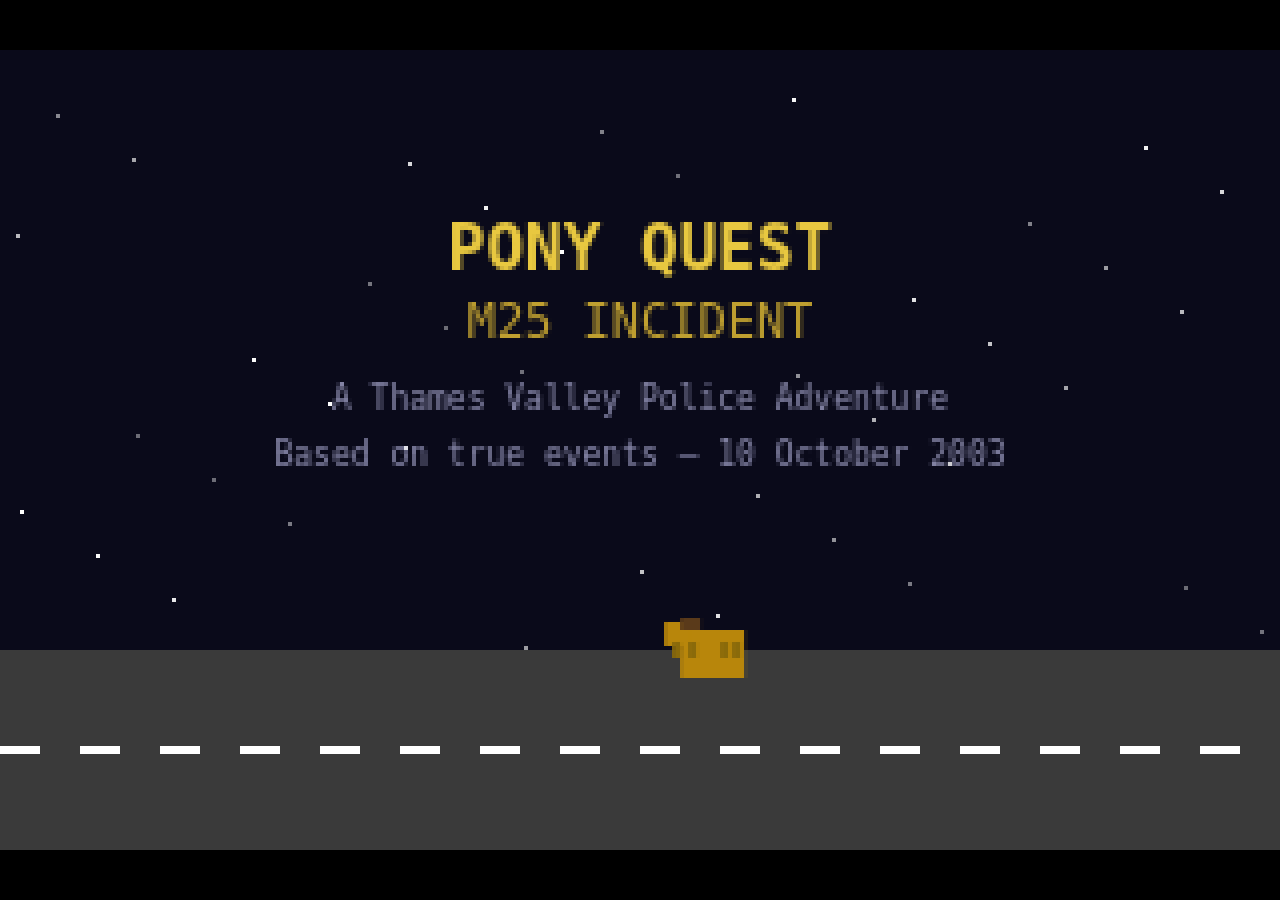
==== commit 29098f5f: "Fix rope hotspot overlapping with notice board The notice board hotspot was covering the rope/coat r" ====
--- a/index.html
+++ b/index.html
@@ -691,12 +691,12 @@
         use:()=>showText("You can't turn back time, much as you'd like to."),
         talk:()=>showText("\"Come on, come on...\" The hands don't move any faster."),
       },
-      { id:'noticeboard', label:'Notice Board', x:248, y:43, w:58, h:48, sx:270, sy:155,
+      { id:'noticeboard', label:'Notice Board', x:248, y:43, w:38, h:48, sx:270, sy:155,
         look:()=>showText("Various notices: a charity fun run, a missing cat poster, and a health & safety memo about proper kettle usage."),
         use:()=>showText("Nothing useful to take from here."),
         talk:()=>showText("The notice board has nothing to say."),
       },
-      { id:'rope', label:'Rope', x:288, y:68, w:16, h:25, sx:296, sy:155,
+      { id:'rope', label:'Rope', x:286, y:62, w:22, h:30, sx:296, sy:155,
         look:()=>hasItem('rope')?showText("Just an empty coat hook."):showText("A sturdy rope hanging from the coat rack. Looks like it could be useful for... rounding things up."),
         use:()=>{
           if(hasItem('rope')) return showText("You already took the rope.");
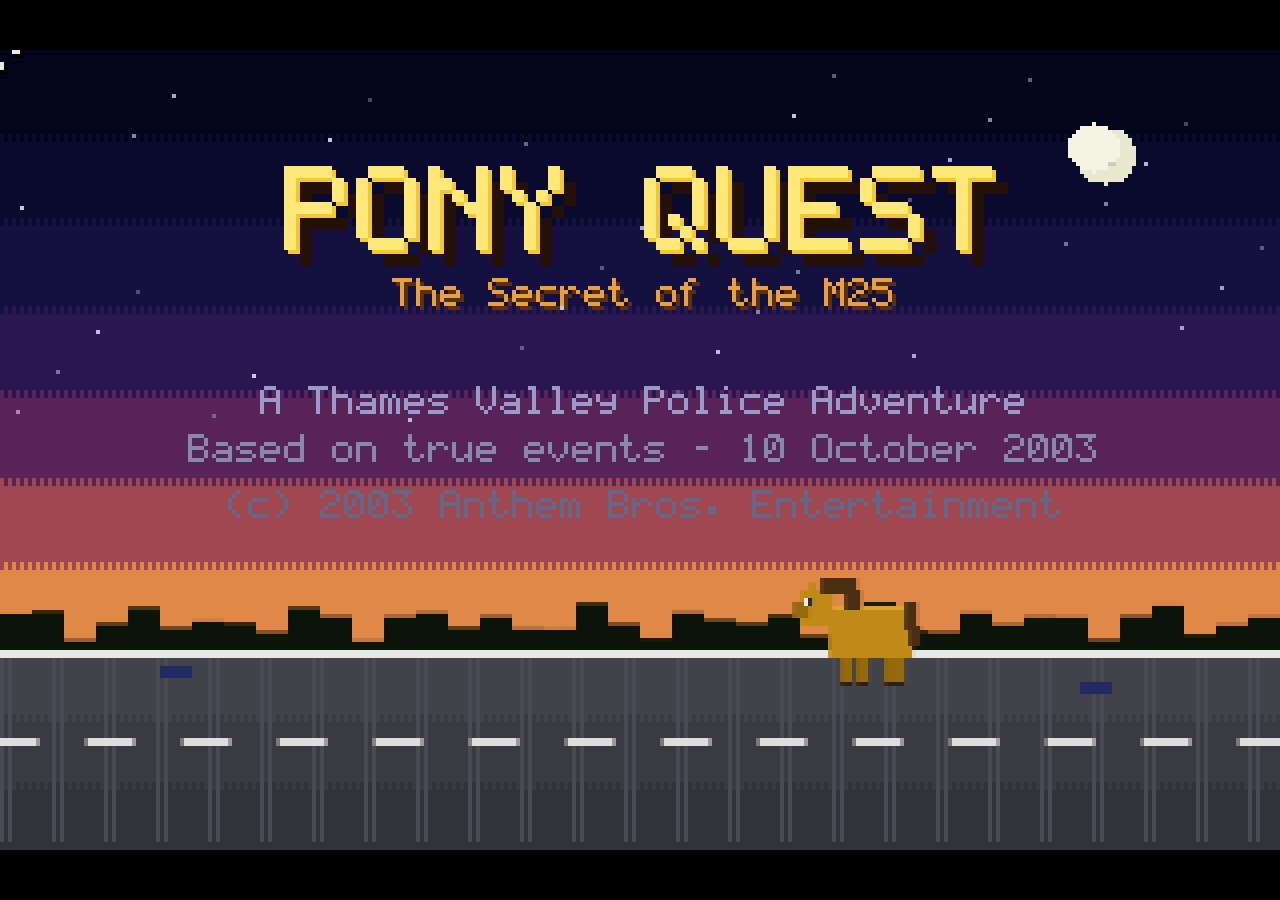
==== commit d86e896f: "Make LucasArts version the front page - index.html now serves the LucasArts game directly - Old Sier" ====
--- a/index.html
+++ b/index.html
@@ -2,7 +2,7 @@
 <html lang="en">
 <head>
 <meta charset="utf-8">
-<title>Pony Quest: M25 Incident</title>
+<title>Pony Quest: The Secret of the M25</title>
 <style>
 *{margin:0;padding:0;box-sizing:border-box}
 body{background:#000;display:flex;justify-content:center;align-items:center;height:100vh;overflow:hidden}
@@ -14,948 +14,1300 @@
 <script>
 'use strict';
 
-// ===== CONSTANTS =====
+// ============================================================
+//  PONY QUEST: The Secret of the M25
+//  A LucasArts-style (SCUMM 9-verb) remake of the M25 incident.
+//  320x200, VGA-dithered backgrounds, speech above heads.
+// ============================================================
+
 const W = 320, H = 200;
-const VERB_H = 18;
-const INV_H = 24;
-const GAME_TOP = VERB_H;
-const GAME_BOT = H - INV_H;
-const WALK_SPEED = 1.0;
-
-// ===== CANVAS SETUP =====
+const SCENE_H = 144;          // playfield height
+const SENT_Y = 146;           // sentence line baseline area
+const UI_Y = 156;             // verb grid / inventory top
+const WALK_SPEED = 1.1;
+
+// ===== CANVAS =====
 const display = document.getElementById('c');
 const dctx = display.getContext('2d');
 const buf = document.createElement('canvas');
 buf.width = W; buf.height = H;
-const ctx = buf.getContext('2d');
+const fctx = buf.getContext('2d');
+const bg = document.createElement('canvas');
+bg.width = W; bg.height = SCENE_H;
+const bgctx = bg.getContext('2d');
+
+let cx_ = fctx; // current draw target (swapped to bgctx for prerender)
 
 function resize() {
-  const s = Math.floor(Math.min(window.innerWidth / W, window.innerHeight / H));
+  const s = Math.max(1, Math.floor(Math.min(window.innerWidth / W, window.innerHeight / H)));
   display.width = W * s; display.height = H * s;
   dctx.imageSmoothingEnabled = false;
 }
 window.addEventListener('resize', resize);
 resize();
+
+// ===== DRAW HELPERS =====
+function R(x,y,w,h,c) { cx_.fillStyle=c; cx_.fillRect(x,y,w,h); }
+// banded gradient with dithered seams — the VGA sky look
+function DGRAD(x,y,w,h,cols) {
+  const n=cols.length, bh=h/n;
+  for(let i=0;i<n;i++) R(x, Math.floor(y+i*bh), w, Math.ceil(bh)+1, cols[i]);
+  for(let i=1;i<n;i++) {
+    const by=Math.floor(y+i*bh);
+    cx_.fillStyle=cols[i-1];
+    for(let r=0;r<2;r++) {
+      const yy=by+r;
+      if(yy>=y+h) break;
+      for(let xx=x+((yy+r)&1); xx<x+w; xx+=2) cx_.fillRect(xx,yy,1,1);
+    }
+  }
+}
+// pixel line (no antialiasing, unlike ctx.stroke)
+function PLINE(x0,y0,x1,y1,c,w) {
+  w=w||1;
+  const dx=x1-x0, dy=y1-y0, n=Math.max(Math.abs(dx),Math.abs(dy),1);
+  cx_.fillStyle=c;
+  for(let i=0;i<=n;i++)
+    cx_.fillRect(Math.round(x0+dx*i/n), Math.round(y0+dy*i/n), w, w);
+}
+// filled pixel circle
+function PDISC(cx,cy,r,c) {
+  cx_.fillStyle=c;
+  for(let y=-r;y<=r;y++){
+    const hw=Math.floor(Math.sqrt(r*r-y*y)+0.5);
+    cx_.fillRect(Math.round(cx-hw),Math.round(cy+y),hw*2+1,1);
+  }
+}
+
+// ===== BITMAP FONT (5x7, crisp at any integer scale) =====
+const FONT5={
+A:'0E11111F111111',B:'1E11111E11111E',C:'0E11101010110E',D:'1E11111111111E',
+E:'1F10101E10101F',F:'1F10101E101010',G:'0E11101711110F',H:'1111111F111111',
+I:'0E04040404040E',J:'0702020202120C',K:'11121418141211',L:'1010101010101F',
+M:'111B1515111111',N:'11191513111111',O:'0E11111111110E',P:'1E11111E101010',
+Q:'0E11111115120D',R:'1E11111E141211',S:'0F10100E01011E',T:'1F040404040404',
+U:'1111111111110E',V:'11111111110A04',W:'1111111515150A',X:'11110A040A1111',
+Y:'11110A04040404',Z:'1F01020408101F',
+a:'00000E010F110F',b:'10101E1111111E',c:'00000F1010100F',d:'01010F1111110F',
+e:'00000E111F100E',f:'06081C08080808',g:'00000F110F010E',h:'10101E11111111',
+i:'04000C0404040E',j:'0200060202120C',k:'10101214181412',l:'0C04040404040E',
+m:'00001A15151515',n:'00001E11111111',o:'00000E1111110E',p:'00001E111E1010',
+q:'00000F110F0101',r:'00001619101010',s:'00000F100E011E',t:'08081C08080906',
+u:'0000111111130D',v:'00001111110A04',w:'0000111115150A',x:'0000110A040A11',
+y:'000011110F010E',z:'00001F0204081F',
+'0':'0E13151519110E','1':'040C040404040E','2':'0E11010608101F','3':'1F02040201110E',
+'4':'02060A121F0202','5':'1F101E0101110E','6':'0608101E11110E','7':'1F010204080808',
+'8':'0E11110E11110E','9':'0E11110F01020C',
+'.':'000000000C0C00',',':'000000000C0408','!':'04040404040004','?':'0E110102040004',
+"'":'04040800000000','"':'0A0A0A00000000',':':'000C0C000C0C00',';':'000C0C000C0408',
+'-':'0000000E000000','(':'02040808080402',')':'08040202020408','*':'0004150E150400',
+'/':'01010204081010','&':'0C12140815120D','+':'0004041F040400',
+};
+const GLYPH={};
+for(const k in FONT5){ const s=FONT5[k],r=[]; for(let i=0;i<7;i++) r.push(parseInt(s.substr(i*2,2),16)||0); GLYPH[k]=r; }
+function normTxt(t){ return String(t).replace(/—/g,'-').replace(/…/g,'...').replace(/[‘’]/g,"'").replace(/[“”]/g,'"'); }
+function textW(t,s){ s=s||1; return normTxt(t).length*6*s-s; }
+// y = TOP of glyphs. align: 'left'|'center'|'right'
+function TXT(t,x,y,c,align,s) {
+  s=s||1; t=normTxt(t);
+  if(align==='center') x-=textW(t,s)/2;
+  else if(align==='right') x-=textW(t,s);
+  x=Math.round(x); y=Math.round(y);
+  cx_.fillStyle=c;
+  for(const ch of t) {
+    const g=GLYPH[ch];
+    if(g) for(let r=0;r<7;r++){ const v=g[r]; if(!v) continue;
+      for(let col=0;col<5;col++) if(v&(16>>col)) cx_.fillRect(x+col*s,y+r*s,s,s);
+    }
+    x+=6*s;
+  }
+}
+// outlined text, LucasArts speech style (8-direction outline)
+function OTXT(t,x,y,c,align,s) {
+  for(let ox=-1;ox<=1;ox++) for(let oy=-1;oy<=1;oy++)
+    if(ox||oy) TXT(t,x+ox,y+oy,'#000',align,s);
+  TXT(t,x,y,c,align,s);
+}
+// 3x5 micro font for in-world signage (signs, posters, car livery)
+const FONT3={
+A:'25755',C:'34443',D:'65556',E:'74647',H:'55755',I:'72227',L:'44447',M:'57555',
+N:'65555',O:'75557',P:'65644',R:'65655',S:'34216',T:'72222',U:'55557',V:'55552',
+X:'55255',Y:'55222','2':'61247','5':'74616',' ':'00000',
+};
+function TXT3(t,x,y,c) {
+  cx_.fillStyle=c; x=Math.round(x); y=Math.round(y);
+  for(const ch of t) {
+    const g=FONT3[ch];
+    if(g) for(let r=0;r<5;r++){ const v=parseInt(g[r],16);
+      for(let col=0;col<3;col++) if(v&(4>>col)) cx_.fillRect(x+col,y+r,1,1);
+    }
+    x+=4;
+  }
+}
+function wrapText(t, max) {
+  t=normTxt(t);
+  const words=t.split(' '), lines=[];
+  let cur='';
+  for(const w of words) {
+    if((cur+' '+w).trim().length>max) { lines.push(cur.trim()); cur=w; }
+    else cur+=' '+w;
+  }
+  if(cur.trim()) lines.push(cur.trim());
+  return lines;
+}
 
 // ===== GAME STATE =====
 const G = {
   screen: 'title',
   scene: 1,
-  verb: 'walk',
   inventory: [],
-  selItem: null,
   flags: {},
-  player: { x: 160, y: 150, tx: 160, ty: 150, dir: 0, frame: 0, walking: false, visible: true, action: null },
-  pony: { x: 200, y: 115, tx: 200, ty: 115, frame: 0, timer: 0, state: 'trot', eating: false },
-  textBox: null,
-  dialog: null,
+  player: { x:160, y:134, tx:160, ty:134, frame:0, walking:false, action:null, visible:true },
+  pony: { x:200, y:92, tx:200, ty:92, frame:0, timer:0, state:'trot' },
+  sayQ: [],            // queue of {actor,text,cb}
+  sayCur: null,        // {actor,lines,timer,cb}
+  dialog: null,        // {choices:[{label,val}],hover,cb}
   walkCB: null,
   transition: 0,
   nextScene: 0,
   tick: 0,
   journChoices: [],
-  hoverHotspot: null,
+  hoverHot: null, hoverVerb: -1, hoverInv: -1, hoverChoice: -1,
 };
 
+// sentence-line state: selected verb + optional first (inventory) object
+const cur = { verb:null, item:null };
+function resetCur(){ cur.verb=null; cur.item=null; }
+
+// ===== VERBS (Monkey Island 9-verb grid) =====
+const VERBS = [
+  {id:'give',   label:'Give'},   {id:'pickup', label:'Pick up'}, {id:'use',  label:'Use'},
+  {id:'open',   label:'Open'},   {id:'lookat', label:'Look at'}, {id:'push', label:'Push'},
+  {id:'close',  label:'Close'},  {id:'talkto', label:'Talk to'}, {id:'pull', label:'Pull'},
+];
+const VLABEL = {}; for(const v of VERBS) VLABEL[v.id]=v.label;
+const DEFAULTS = {
+  give:   "I'd need to be holding something first.",
+  pickup: "That's staying exactly where it is.",
+  use:    "I can think of no policing application for that.",
+  open:   "It doesn't open. And I've had training in these matters.",
+  close:  "It's about as closed as it's ever going to be.",
+  push:   "I push. It declines.",
+  pull:   "Pulling achieves nothing. A theme is developing this morning.",
+  talkto: "I talk to enough inanimate objects at the Monday briefing.",
+  lookat: "It's exactly as interesting as it looks.",
+};
+
 // ===== INPUT =====
-let mx = 0, my = 0, clicked = false, rclicked = false;
+let mx=0, my=0, clicked=false, rclicked=false;
 display.addEventListener('mousemove', e => {
   const r = display.getBoundingClientRect();
   mx = Math.floor((e.clientX - r.left) / (display.width / W));
   my = Math.floor((e.clientY - r.top) / (display.height / H));
 });
-display.addEventListener('click', () => { clicked = true; });
-display.addEventListener('contextmenu', e => { e.preventDefault(); rclicked = true; });
-
-// ===== HELPERS =====
-function R(x,y,w,h,c) { ctx.fillStyle=c; ctx.fillRect(x,y,w,h); }
-function vGrad(x,y,w,h,c1,c2) {
-  const g=ctx.createLinearGradient(x,y,x,y+h);
-  g.addColorStop(0,c1); g.addColorStop(1,c2);
-  ctx.fillStyle=g; ctx.fillRect(x,y,w,h);
-}
-function dist(a,b,c,d) { return Math.sqrt((a-c)**2+(b-d)**2); }
-function wrapText(t, max) {
-  const words=t.split(' '), lines=[];
-  let cur='';
-  for(const w of words) {
-    if((cur+' '+w).trim().length>max) { lines.push(cur.trim()); cur=w; }
-    else cur+=' '+w;
-  }
-  if(cur.trim()) lines.push(cur.trim());
-  return lines;
-}
-
-// ===== TEXT BOX =====
-function showText(t, cb) { G.textBox={text:t, cb: cb||null}; }
-function drawTextBox() {
-  if(!G.textBox) return;
-  const lines=wrapText(G.textBox.text, 36);
-  const bh=lines.length*10+14, bw=270, bx=(W-bw)/2, by=30;
-  R(bx,by,bw,bh,'#000050'); R(bx+1,by+1,bw-2,bh-2,'#0000a0');
-  R(bx+2,by+2,bw-4,1,'#4444dd'); R(bx+2,by+2,1,bh-4,'#4444dd');
-  R(bx+bw-3,by+2,1,bh-4,'#000030'); R(bx+2,by+bh-3,bw-4,1,'#000030');
-  ctx.font='8px monospace'; ctx.fillStyle='#fff';
-  for(let i=0;i<lines.length;i++) ctx.fillText(lines[i], bx+8, by+12+i*10);
-}
-
-// ===== DIALOG CHOICES =====
-function showChoices(prompt, choices, cb) {
-  G.dialog={prompt, choices, hover:-1, cb};
-}
-function drawChoiceBox() {
-  if(!G.dialog) return;
-  const d=G.dialog;
-  const totalLines = 1 + 1 + d.choices.length;
-  const bh=totalLines*11+14, bw=280, bx=(W-bw)/2, by=25;
-  R(bx,by,bw,bh,'#000050'); R(bx+1,by+1,bw-2,bh-2,'#0000a0');
-  R(bx+2,by+2,bw-4,1,'#4444dd'); R(bx+2,by+2,1,bh-4,'#4444dd');
-  ctx.font='8px monospace';
-  ctx.fillStyle='#fff';
-  ctx.fillText(d.prompt, bx+8, by+12);
-  d.hover=-1;
-  for(let i=0;i<d.choices.length;i++) {
-    const cy=by+12+11*(i+2);
-    const hovering = mx>bx+6 && mx<bx+bw-6 && my>=cy-8 && my<cy+3;
-    if(hovering) d.hover=i;
-    ctx.fillStyle=hovering?'#ffff00':'#cccccc';
-    ctx.fillText((hovering?'> ':'  ')+d.choices[i].label, bx+8, cy);
-  }
-}
+display.addEventListener('click', () => { clicked=true; });
+display.addEventListener('contextmenu', e => { e.preventDefault(); rclicked=true; });
+
+// ===== SPEECH (text above heads, LucasArts style) =====
+const VOICE = {
+  paul:   '#ffffff',
+  pony:   '#d8a838',
+  journ:  '#ff88cc',
+  phone:  '#ffff55',
+  radio:  '#ffff55',
+  cop:    '#88ddff',
+  narr:   '#55ffff',
+};
+function say(actor, text, cb) { G.sayQ.push({actor,text,cb:cb||null}); }
+function sayP(text, cb) { say('paul', text, cb); }
+function advanceSay() {
+  const c = G.sayCur;
+  G.sayCur = null;
+  if(c && c.cb) c.cb();
+}
+function updateSay() {
+  if(!G.sayCur && G.sayQ.length) {
+    const n = G.sayQ.shift();
+    G.sayCur = { actor:n.actor, lines:wrapText(n.text, 30), timer:Math.max(110, n.text.length*3.2), cb:n.cb };
+  }
+  if(G.sayCur) {
+    G.sayCur.timer--;
+    if(G.sayCur.timer<=0) advanceSay();
+  }
+}
+function sayBusy(){ return G.sayCur!==null || G.sayQ.length>0; }
+function actorAnchor(actor) {
+  switch(actor) {
+    case 'paul':  return {x:G.player.x, y:G.player.y-38};
+    case 'pony':  return {x:G.pony.x,   y:G.pony.y-26};
+    case 'journ': return {x:210, y:124-40};
+    case 'phone': return {x:36,  y:78};
+    case 'radio': return {x:60,  y:78};
+    case 'cop':   return {x:G.scene===2?115:40, y:G.scene===2?100:64};
+    case 'narr':  return {x:160, y:14};
+  }
+  return {x:160,y:14};
+}
+function drawSay() {
+  const s=G.sayCur;
+  if(!s) return;
+  const a=actorAnchor(s.actor);
+  let wmax=0;
+  for(const l of s.lines) wmax=Math.max(wmax, textW(l));
+  let sx=Math.max(wmax/2+3, Math.min(W-wmax/2-3, a.x));
+  let sy=a.y - (s.lines.length-1)*9 - 7;
+  sy=Math.max(3, sy);
+  for(let i=0;i<s.lines.length;i++)
+    OTXT(s.lines[i], sx, sy+i*9, VOICE[s.actor]||'#fff', 'center');
+}
+
+// ===== DIALOG CHOICES (bottom panel, MI style) =====
+function showChoices(choices, cb) { G.dialog={choices, hover:-1, cb}; }
 
 // ===== INVENTORY =====
-function addItem(id, name, desc) {
-  if(!G.inventory.find(i=>i.id===id)) G.inventory.push({id,name,desc});
-}
-function hasItem(id) { return G.inventory.some(i=>i.id===id); }
-function removeItem(id) { G.inventory=G.inventory.filter(i=>i.id!==id); }
-
-function drawInventory() {
-  R(0,GAME_BOT,W,INV_H,'#1a1a2a');
-  R(0,GAME_BOT,W,1,'#333355');
-  ctx.font='7px monospace';
-  for(let i=0;i<G.inventory.length;i++) {
-    const ix=8+i*50, iy=GAME_BOT+3;
-    const sel=G.selItem&&G.selItem.id===G.inventory[i].id;
-    R(ix,iy,46,18, sel?'#334':'#222238');
-    R(ix,iy,46,1,'#444466');
-    R(ix,iy,1,18,'#444466');
-    // draw item icon
-    drawItemIcon(G.inventory[i].id, ix+2, iy+1);
-    ctx.fillStyle=sel?'#ff0':'#aaa';
-    ctx.fillText(G.inventory[i].name, ix+18, iy+12);
-  }
-}
-
-function drawItemIcon(id, x, y) {
+function addItem(id,name,desc){ if(!G.inventory.find(i=>i.id===id)) G.inventory.push({id,name,desc}); }
+function hasItem(id){ return G.inventory.some(i=>i.id===id); }
+function removeItem(id){ G.inventory=G.inventory.filter(i=>i.id!==id); }
+
+function drawItemIcon(id,x,y) {
   switch(id) {
     case 'rope':
-      R(x+2,y+2,12,12,'#1a1a2a');
-      ctx.strokeStyle='#a08040';ctx.lineWidth=2;
-      ctx.beginPath();ctx.arc(x+8,y+8,5,0,Math.PI*1.7);ctx.stroke();
+      PDISC(x+5,y+6,4,'#a08040');
+      PDISC(x+5,y+6,2,'#000');
+      R(x+3,y+3,2,1,'#c0a060'); R(x+8,y+8,2,2,'#806030');
       break;
     case 'apple':
-      R(x+5,y+4,6,8,'#cc2222');
-      R(x+7,y+2,2,3,'#228822');
+      R(x+3,y+4,6,5,'#c81c1c'); R(x+4,y+3,4,7,'#c81c1c');
+      R(x+4,y+4,2,2,'#f06048'); R(x+5,y+1,1,3,'#5a3a1a'); R(x+6,y+2,2,1,'#2a8828');
       break;
     case 'auth':
-      R(x+3,y+2,10,12,'#ddd');
-      R(x+5,y+5,6,1,'#666');R(x+5,y+7,6,1,'#666');R(x+5,y+9,4,1,'#666');
+      R(x+2,y+1,8,10,'#e8e8e0'); R(x+9,y+1,1,10,'#b8b8b0');
+      R(x+3,y+3,5,1,'#666'); R(x+3,y+5,6,1,'#666'); R(x+3,y+7,4,1,'#666');
+      R(x+7,y+8,2,2,'#b02020');
       break;
   }
 }
 
-function handleInvClick() {
-  for(let i=0;i<G.inventory.length;i++) {
-    const ix=8+i*50;
-    if(mx>=ix && mx<ix+46 && my>=GAME_BOT+3 && my<GAME_BOT+21) {
-      if(G.selItem && G.selItem.id===G.inventory[i].id) { G.selItem=null; }
-      else { G.selItem=G.inventory[i]; G.verb='use'; }
-      return true;
-    }
-  }
-  return false;
-}
-
-// ===== VERB BAR =====
-const VERBS = ['walk','look','talk','use'];
-const VERB_LABELS = ['Walk','Look','Talk','Use'];
-
-function drawVerbBar() {
-  R(0,0,W,VERB_H,'#1a1a2a');
-  R(0,VERB_H-1,W,1,'#333355');
-  for(let i=0;i<4;i++) {
-    const vx=4+i*34, vy=2, vw=30, vh=12;
-    const sel=G.verb===VERBS[i]&&!G.selItem;
-    R(vx,vy,vw,vh,sel?'#334466':'#222238');
-    R(vx,vy,vw,1,'#444488');R(vx,vy,1,vh,'#444488');
-    R(vx+vw-1,vy,1,vh,'#111128');R(vx,vy+vh-1,vw,1,'#111128');
-    drawVerbIcon(i, vx+2, vy+1);
-    ctx.font='6px monospace';
-    ctx.fillStyle=sel?'#fff':'#888';
-    ctx.fillText(VERB_LABELS[i], vx+12, vy+9);
-  }
-  // Status text
-  ctx.font='7px monospace';ctx.fillStyle='#8888aa';
-  const status=getStatusText();
-  if(status) ctx.fillText(status, 144, 12);
-}
-
-function drawVerbIcon(i, x, y) {
-  switch(i) {
-    case 0: // walk - boot
-      R(x+2,y+1,4,6,'#888');R(x+1,y+7,6,3,'#888');
-      break;
-    case 1: // look - eye
-      R(x+1,y+3,8,4,'#fff');R(x+3,y+4,4,2,'#44f');R(x+4,y+4,2,2,'#000');
-      break;
-    case 2: // talk - speech bubble
-      R(x+1,y+1,7,5,'#fff');R(x+2,y+6,2,2,'#fff');
-      break;
-    case 3: // use - hand
-      R(x+3,y+1,4,3,'#dba67a');R(x+1,y+4,8,4,'#dba67a');R(x+2,y+8,6,2,'#dba67a');
-      break;
-  }
-}
-
-function handleVerbClick() {
-  for(let i=0;i<4;i++) {
-    const vx=4+i*34;
-    if(mx>=vx && mx<vx+30 && my>=2 && my<14) {
-      G.verb=VERBS[i]; G.selItem=null;
-      return true;
-    }
-  }
-  return false;
-}
-
-function getStatusText() {
-  const h=G.hoverHotspot;
-  if(!h) return '';
-  if(G.selItem) return 'Use '+G.selItem.name+' on '+h.label;
-  return VERB_LABELS[VERBS.indexOf(G.verb)]+' '+h.label;
-}
-
-// ===== CURSOR =====
-function drawCursor() {
-  if(G.selItem) {
-    R(mx,my,2,2,'#ff0');
-    ctx.font='6px monospace';ctx.fillStyle='#ff0';
-    ctx.fillText(G.selItem.name, mx+4, my+4);
-    return;
-  }
-  switch(G.verb) {
-    case 'walk':
-      R(mx,my,2,8,'#0f0');R(mx,my+6,6,2,'#0f0');
-      break;
-    case 'look':
-      ctx.strokeStyle='#fff';ctx.lineWidth=1;
-      ctx.beginPath();ctx.arc(mx+4,my+4,3,0,Math.PI*2);ctx.stroke();
-      R(mx+6,my+6,3,1,'#fff');
-      break;
-    case 'talk':
-      R(mx,my,7,5,'#fff');R(mx+1,my+5,2,2,'#fff');
-      break;
-    case 'use':
-      R(mx+1,my,3,2,'#dba67a');R(mx,my+2,5,3,'#dba67a');
-      break;
-  }
-}
-
 // ===== SPRITES =====
-function drawPaul(px, py, dir, frame, action) {
-  // px, py = bottom center. Sprite ~12x24
-  const x=Math.floor(px-6), y=Math.floor(py-24);
-  // Shadow
-  ctx.fillStyle='rgba(0,0,0,0.2)';
-  ctx.fillRect(x+1,py-1,10,2);
-  // Hair
-  R(x+2,y,8,3,'#3a2a1a');
-  // Face
-  R(x+2,y+3,8,5,'#dba67a');
-  // Eyes (if facing forward or left/right)
-  R(x+4,y+5,1,1,'#222');R(x+7,y+5,1,1,'#222');
-  // Body - dark blue police uniform
-  R(x+1,y+8,10,8,'#1a2744');
-  // Epaulettes
-  R(x+1,y+8,2,1,'#2a3a5a');R(x+9,y+8,2,1,'#2a3a5a');
-  // Badge
-  R(x+4,y+9,1,1,'#ccc');
-  // Belt
-  R(x+1,y+15,10,1,'#111');
-  // Legs
-  const walk = G.player.walking;
-  const f = Math.floor(frame)%4;
-  let ll=0, rl=0;
-  if(walk) {
-    if(f===0){ll=-1;rl=1;}
-    else if(f===2){ll=1;rl=-1;}
-  }
-  R(x+2+ll,y+16,3,6,'#1a2744');
-  R(x+7+rl,y+16,3,6,'#1a2744');
-  // Shoes
-  R(x+2+ll,y+22,3,2,'#111');
-  R(x+7+rl,y+22,3,2,'#111');
-  // Arms
+function drawPaul(px,py,frame,walking,action,talking) {
+  px=Math.floor(px); py=Math.floor(py);
+  const f=Math.floor(frame)%4;
+  const bob = walking && (f===1||f===3) ? 1 : 0;
+  const x=px-7, y=py-36+bob;
+  // soft shadow
+  cx_.fillStyle='rgba(0,0,0,0.3)'; cx_.fillRect(x,py-1,15,2); cx_.fillRect(x+2,py+1,11,1);
+  let ll=0, rl=0, al=0, ar=0;
+  if(walking){ if(f===0){ll=-2;rl=2;al=2;ar=-2;} else if(f===2){ll=2;rl=-2;al=-2;ar=2;} }
+  // ---- legs: dark trousers with crease highlight ----
+  R(x+3+ll, y+27, 4, 8, '#1e2946'); R(x+4+ll, y+27, 1, 8, '#2a3a5e');
+  R(x+8+rl, y+27, 4, 8, '#1e2946'); R(x+9+rl, y+27, 1, 8, '#2a3a5e');
+  // shoes
+  R(x+3+ll, y+34, 5, 2, '#0a0a0a'); R(x+3+ll, y+34, 4, 1, '#222');
+  R(x+8+rl, y+34, 5, 2, '#0a0a0a'); R(x+8+rl, y+34, 4, 1, '#222');
+  // ---- torso: crisp white shirt, shaded right side ----
+  R(x+2, y+13, 11, 12, '#f0f0f6');
+  R(x+11, y+13, 2, 12, '#c8c8d8');           // shade
+  R(x+2, y+13, 1, 12, '#fbfbff');            // light edge
+  // epaulettes
+  R(x+2, y+13, 3, 2, '#1e2946'); R(x+10, y+13, 3, 2, '#1e2946');
+  R(x+3, y+13, 1, 1, '#8a94b0'); R(x+11, y+13, 1, 1, '#8a94b0');
+  // collar + black tie
+  R(x+6, y+12, 3, 1, '#fbfbff');
+  R(x+6, y+13, 3, 2, '#14181f');             // knot
+  R(x+7, y+15, 2, 6, '#14181f');
+  R(x+6, y+20, 2, 2, '#14181f');             // tie tip swing
+  // chest radio (clipped, very 2003)
+  R(x+3, y+16, 3, 4, '#181820'); R(x+3, y+16, 3, 1, '#33333f'); R(x+4, y+15, 1, 1, '#555');
+  // pocket line
+  R(x+9, y+17, 3, 1, '#c8c8d8');
+  // ---- duty belt with pouches ----
+  R(x+2, y+25, 11, 2, '#0e1219');
+  R(x+6, y+25, 2, 2, '#9aa0ae');             // buckle
+  R(x+2, y+25, 2, 3, '#1a1f2a');             // pouch L
+  R(x+11, y+25, 2, 3, '#1a1f2a');            // pouch R
+  // ---- arms ----
   if(action==='phone') {
-    R(x-1,y+8,2,6,'#1a2744');
-    R(x-1,y+8,2,2,'#dba67a'); // hand at ear
-    R(x+11,y+10,2,5,'#1a2744');
+    R(x-1, y+14, 3, 6, '#e8e8f0'); R(x, y+10, 3, 4, '#e0b088');   // hand to ear
+    R(x+1, y+9, 2, 3, '#181820');                                  // the phone
+    R(x+12, y+15+ar, 3, 8, '#e8e8f0'); R(x+12, y+22+ar, 3, 2, '#e0b088');
   } else if(action==='calm') {
-    R(x+11,y+9,4,2,'#1a2744');R(x+14,y+9,2,2,'#dba67a'); // arm out
-    R(x-1,y+10,2,5,'#1a2744');
+    R(x+12, y+15, 6, 3, '#e8e8f0'); R(x+17, y+15, 3, 3, '#e0b088'); // arm out
+    R(x-1, y+15, 3, 8, '#e8e8f0'); R(x-1, y+22, 3, 2, '#e0b088');
   } else {
-    // Normal arms at sides
-    let al=0, ar=0;
-    if(walk){if(f===0){al=1;ar=-1;}else if(f===2){al=-1;ar=1;}}
-    R(x,y+9+al,2,5,'#1a2744');
-    R(x+10,y+9+ar,2,5,'#1a2744');
-  }
-}
-
-function drawPonySprite(px, py, frame, roped) {
-  const x=Math.floor(px-10), y=Math.floor(py-14);
-  // Shadow
-  ctx.fillStyle='rgba(0,0,0,0.15)';ctx.fillRect(x+2,py-1,16,2);
-  // Body
-  R(x+4,y+3,12,8,'#b8860b');
-  // Head
-  R(x,y+1,6,6,'#b8860b');
-  // Mane
-  R(x+4,y,4,4,'#5a3a1a');R(x+5,y-1,3,2,'#5a3a1a');
-  // Ear
-  R(x+1,y-1,2,2,'#b8860b');
-  // Eye
-  R(x+2,y+2,1,1,'#111');
-  // Mouth
-  R(x,y+5,1,1,'#8a6a0a');
-  // Tail
-  R(x+15,y+2,3,4,'#5a3a1a');
-  // Legs (animated)
+    R(x-1, y+14+al, 3, 9, '#e8e8f0'); R(x-2, y+14+al, 1, 8, '#c8c8d8');
+    R(x-1, y+22+al, 3, 2, '#e0b088');
+    R(x+12, y+14+ar, 3, 9, '#d8d8e4'); R(x+14, y+14+ar, 1, 8, '#b8b8c8');
+    R(x+12, y+22+ar, 3, 2, '#d0a078');
+  }
+  // ---- head ----
+  R(x+3, y+5, 9, 8, '#e0b088');
+  R(x+10, y+5, 2, 8, '#c09068');             // face shade
+  R(x+2, y+7, 1, 3, '#e0b088'); R(x+12, y+7, 1, 3, '#c09068'); // ears
+  R(x+2, y+5, 1, 2, '#6a4a2a'); R(x+12, y+5, 1, 2, '#5a3c20'); // sideburns
+  // eyes with whites (blink)
+  if(G.tick%140>8) {
+    R(x+4,y+7,2,1,'#fff'); R(x+8,y+7,2,1,'#fff');
+    R(x+5,y+7,1,1,'#203040'); R(x+9,y+7,1,1,'#203040');
+  } else { R(x+4,y+7,2,1,'#c09068'); R(x+8,y+7,2,1,'#c09068'); }
+  R(x+7,y+9,1,1,'#c09068');                  // nose
+  // mouth (talk flap)
+  if(talking && Math.floor(G.tick/6)%2) R(x+6,y+11,3,2,'#7a4030');
+  else R(x+6,y+11,3,1,'#b07858');
+  // ---- peaked cap ----
+  R(x+2, y, 11, 4, '#1c2a4a');
+  R(x+2, y, 11, 1, '#2e4068');               // crown highlight
+  R(x+2, y+3, 11, 1, '#0e1628');             // cap band
+  R(x+1, y+4, 13, 1, '#0a0f1c');             // visor
+  R(x+3, y+5, 9, 1, '#060a12');              // visor shadow on brow
+  R(x+7, y+1, 1, 2, '#d0d0dc');              // badge
+}
+
+function drawPonySprite(px,py,frame,state) {
+  px=Math.floor(px); py=Math.floor(py);
   const f=Math.floor(frame)%4;
-  let fl=0,bl=0;
-  if(G.pony.state==='trot'||G.pony.state==='approach') {
-    if(f<2){fl=-1;bl=1;}else{fl=1;bl=-1;}
-  }
-  R(x+5+fl,y+11,2,4,'#8a6a0a');
-  R(x+8+bl,y+11,2,4,'#8a6a0a');
-  R(x+12+fl,y+11,2,4,'#8a6a0a');
-  R(x+14+bl,y+11,2,4,'#8a6a0a');
-  // Hooves
-  R(x+5+fl,y+14,2,1,'#333');R(x+8+bl,y+14,2,1,'#333');
-  R(x+12+fl,y+14,2,1,'#333');R(x+14+bl,y+14,2,1,'#333');
-  // Rope if roped
-  if(roped) {
-    ctx.strokeStyle='#a08040';ctx.lineWidth=1;
-    ctx.beginPath();ctx.moveTo(x+3,y+4);ctx.lineTo(G.player.x, G.player.y-12);ctx.stroke();
-  }
-}
-
-function drawJournalist(jx, jy) {
-  const x=Math.floor(jx-6), y=Math.floor(jy-24);
-  ctx.fillStyle='rgba(0,0,0,0.2)';ctx.fillRect(x+1,jy-1,10,2);
-  // Hair (blonde)
-  R(x+2,y,8,4,'#d4a030');
-  // Face
-  R(x+2,y+4,8,4,'#dba67a');
-  R(x+4,y+5,1,1,'#222');R(x+7,y+5,1,1,'#222');
-  // Body (green jacket - Horse & Hound journalist)
-  R(x+1,y+8,10,8,'#2a6a2a');
-  // Notepad
-  R(x+10,y+10,4,5,'#fff');R(x+11,y+11,2,1,'#666');R(x+11,y+13,2,1,'#666');
-  // Legs (khaki)
-  R(x+2,y+16,3,6,'#8a7a5a');R(x+7,y+16,3,6,'#8a7a5a');
-  // Shoes
-  R(x+2,y+22,3,2,'#4a3a2a');R(x+7,y+22,3,2,'#4a3a2a');
-  // Arms
-  R(x,y+9,2,5,'#2a6a2a');R(x+10,y+9,2,3,'#2a6a2a');
-}
-
-// ===== BACKGROUNDS =====
-function drawStationBG() {
-  // Floor
-  R(0,VERB_H,W,GAME_BOT-VERB_H,'#8a8a80');
-  // Floor tiles
-  for(let tx=0;tx<W;tx+=20) {
-    for(let ty=145;ty<GAME_BOT;ty+=15) {
-      R(tx,ty,19,14,'#7a7a72');
-      R(tx,ty,19,1,'#9a9a90');R(tx,ty,1,14,'#9a9a90');
-    }
-  }
-  // Back wall
-  R(0,VERB_H,W,130-VERB_H,'#c4a882');
-  // Wall shadow at bottom
-  R(0,125,W,5,'#b09872');
-  // Ceiling
-  R(0,VERB_H,W,15,'#d0d0c8');
-  // Fluorescent light
-  R(100,VERB_H+4,120,3,'#ffffee');R(100,VERB_H+3,120,1,'#fff');
-  // Skirting board
-  R(0,128,W,2,'#6a5a42');
-
-  // Window (left side)
-  R(15,40,60,75,'#1a2040');
-  R(15,40,60,2,'#5a4a32');R(15,40,2,75,'#5a4a32');
-  R(73,40,2,75,'#5a4a32');R(15,113,62,2,'#5a4a32');
-  // Window cross bars
-  R(44,40,2,75,'#5a4a32');R(15,75,60,2,'#5a4a32');
-  // Pre-dawn glow
-  vGrad(17,42,26,32,'#1a2050','#2a3060');
-  vGrad(46,42,26,32,'#1a2050','#2a3060');
-  vGrad(17,77,26,34,'#2a3060','#3a4070');
-  vGrad(46,77,26,34,'#2a3060','#3a4070');
-  // Stars
-  R(25,48,1,1,'#aaa');R(55,52,1,1,'#aaa');R(35,88,1,1,'#888');
-
-  // Clock
-  const cx=220,cy=50;
-  ctx.beginPath();ctx.arc(cx,cy,10,0,Math.PI*2);ctx.fillStyle='#fff';ctx.fill();
-  ctx.strokeStyle='#333';ctx.lineWidth=1;ctx.stroke();
-  // Clock hands - 6:30
-  ctx.beginPath();ctx.moveTo(cx,cy);ctx.lineTo(cx,cy+6);ctx.stroke(); // minute at 6
-  ctx.beginPath();ctx.moveTo(cx,cy);ctx.lineTo(cx-4,cy+2);ctx.stroke(); // hour between 6 and 7
-
-  // Notice board
-  R(250,45,55,45,'#a08050');
-  R(250,45,55,2,'#6a5030');R(250,45,2,45,'#6a5030');
-  R(303,45,2,45,'#6a5030');R(250,88,55,2,'#6a5030');
-  // Pins and papers
-  R(258,52,15,12,'#fff');R(264,54,1,1,'#f00');
-  R(278,55,18,10,'#ffa');R(286,56,1,1,'#00f');
-  R(260,70,12,14,'#adf');R(265,72,1,1,'#f00');
-  R(280,68,18,15,'#fda');R(288,70,1,1,'#0a0');
-
-  // Coat rack with rope (right wall)
-  R(295,65,3,50,'#5a4a32');
-  R(290,65,12,3,'#5a4a32');
-  if(!hasItem('rope')) {
-    // Rope coiled on hook
-    ctx.strokeStyle='#a08040';ctx.lineWidth=2;
-    ctx.beginPath();ctx.arc(296,78,4,0,Math.PI*1.7);ctx.stroke();
-    ctx.strokeStyle='#806030';
-    ctx.beginPath();ctx.arc(296,78,6,0.5,Math.PI*1.5);ctx.stroke();
-  }
-
-  // Door
-  R(130,50,35,80,'#6a4a2a');
-  R(132,52,31,76,'#7a5a3a');
-  R(133,53,14,36,'#6a4a2a');R(150,53,12,36,'#6a4a2a');
-  R(133,92,14,34,'#6a4a2a');R(150,92,12,34,'#6a4a2a');
-  // Door handle
-  R(157,88,3,4,'#ccc');
-  // "EXIT" sign above
-  R(135,42,28,8,'#2a2');ctx.font='6px monospace';ctx.fillStyle='#fff';ctx.fillText('EXIT',138,49);
-
-  // Desk
-  R(10,130,115,4,'#5a3a1a');
-  R(12,134,111,18,'#4a2a0a');
-  R(12,134,111,2,'#6a4a2a');
-  // Desk legs
-  R(15,152,4,16,'#4a2a0a');R(115,152,4,16,'#4a2a0a');
-
-  // Phone on desk
-  const phoneFlash = G.flags.phoneRinging && Math.floor(G.tick/15)%2===0;
-  R(30,120,18,10,'#222');
-  R(32,118,14,3,'#333');
-  // Handset
-  R(28,117,6,4,'#222');R(42,117,6,4,'#222');R(30,115,16,3,'#222');
-  // Red light
-  R(38,122,3,2, phoneFlash?'#ff0000':'#440000');
-
-  // Radio
-  R(55,121,15,9,'#333');R(57,122,11,5,'#444');
-  R(55,118,2,4,'#666'); // antenna
-  R(60,127,5,3,'#555');
-
-  // Coffee mug
-  R(85,124,7,7,'#fff');R(91,126,3,3,'#fff');
-  R(86,125,5,4,'#6a3a1a'); // coffee
-
-  // Papers
-  R(96,123,18,8,'#eee');R(98,125,14,1,'#aaa');R(98,127,10,1,'#aaa');
-
-  // Fruit bowl with apple
-  if(!hasItem('apple')) {
-    R(75,123,8,5,'#8a7a5a'); // bowl
-    R(77,120,5,4,'#cc2222'); // apple
-    R(79,119,1,2,'#228822'); // stem
-  }
-
-  // Chair (behind desk, partially visible)
-  R(55,135,20,5,'#2a2a2a');
-  R(55,128,20,7,'#333');
-  R(57,113,16,16,'#2a2a2a');
-  R(60,108,10,6,'#333');
-
-  // Filing cabinet (left, below window)
-  R(5,100,25,30,'#888');
-  R(5,100,25,2,'#aaa');R(5,100,2,30,'#aaa');
-  R(8,105,19,6,'#777');R(15,107,5,2,'#aaa'); // drawer handle
-  R(8,114,19,6,'#777');R(15,116,5,2,'#aaa');
-  R(8,123,19,6,'#777');R(15,125,5,2,'#aaa');
-}
-
-function drawMotorwayBG() {
-  // Sky - dawn gradient
-  vGrad(0,VERB_H,W,50,'#1a1a3a','#c46030');
-  // Dawn glow at horizon
-  vGrad(0,VERB_H+40,W,15,'#c46030','#e8a050');
-
-  // Distant tree line
-  for(let tx=0;tx<W;tx+=8) {
-    const th=3+Math.sin(tx*0.3)*2+Math.cos(tx*0.7)*1.5;
-    R(tx,VERB_H+48-th,8,th+5,'#1a3a1a');
-  }
-
-  // Green verge (left side, angled for perspective)
-  vGrad(0,VERB_H+53,90,40,'#2a5a1a','#3a7a2a');
-  // Grass texture
-  for(let gx=0;gx<85;gx+=3) {
-    for(let gy=VERB_H+55;gy<VERB_H+90;gy+=4) {
-      if(Math.random()<0.3) R(gx,gy,1,2,'#2a6a1a');
-    }
-  }
-
-  // Fence along verge
-  for(let fx=10;fx<80;fx+=15) {
-    R(fx,VERB_H+60,2,20,'#6a5030');
-  }
-  R(10,VERB_H+65,65,1,'#6a5030');
-  R(10,VERB_H+72,65,1,'#6a5030');
-
-  // Fence gap (for returning pony)
-  R(65,VERB_H+60,15,1,'#3a7a2a');
-
-  // Field beyond fence (hint of other ponies)
-  R(20,VERB_H+55,3,3,'#8a6a0a');R(40,VERB_H+57,3,3,'#8a6a0a');
-
-  // Road surface
-  R(70,VERB_H+55,W-70,GAME_BOT-VERB_H-55,'#4a4a4a');
-
-  // Road edge line (left)
-  R(72,VERB_H+55,2,GAME_BOT-VERB_H-55,'#fff');
-
-  // Lane markings (dashed)
-  for(let ly=VERB_H+60;ly<GAME_BOT;ly+=12) {
-    R(135,ly,2,6,'#fff');
-    R(200,ly,2,6,'#fff');
-    R(265,ly,2,6,'#fff');
-  }
-
-  // Hard shoulder line (right)
-  R(290,VERB_H+55,2,GAME_BOT-VERB_H-55,'#fff');
-
-  // Crash barrier (right)
-  for(let bx=295;bx<W;bx+=20) {
-    R(bx,VERB_H+70,3,GAME_BOT-VERB_H-70,'#aaa');
-  }
-  R(295,VERB_H+80,W-295,3,'#ccc');
-  R(295,VERB_H+95,W-295,3,'#ccc');
-
-  // Verge right
-  vGrad(295,VERB_H+53,W-295,7,'#4a4a4a','#2a5a1a');
-
-  // Road closure signs (far left on road)
-  R(80,VERB_H+65,12,10,'#ff6600');R(81,VERB_H+66,10,8,'#ffaa00');
-  R(80,VERB_H+75,2,15,'#666');
-  R(95,VERB_H+68,12,10,'#ff6600');R(96,VERB_H+69,10,8,'#ffaa00');
-  R(95,VERB_H+78,2,12,'#666');
-
-  // Traffic cones
-  for(let cx=105;cx<130;cx+=10) {
-    R(cx,VERB_H+82,4,6,'#ff4400');R(cx,VERB_H+83,4,2,'#ffaa00');
-    R(cx-1,VERB_H+88,6,2,'#444');
-  }
-
-  // Police car 1 (left, on road)
-  drawPoliceCar(85, VERB_H+95, false);
-
-  // Police car 2 (right)
-  drawPoliceCar(240, VERB_H+100, true);
-
-  // Apple on ground (if placed)
-  if(G.flags.applePlaced && !G.flags.appleEaten) {
-    R(G.flags.appleX-2, G.flags.appleY-2, 5, 4, '#cc2222');
-    R(G.flags.appleX, G.flags.appleY-3, 1, 2, '#228822');
-  }
-}
-
-function drawPoliceCar(x, y, flip) {
-  // Simple police car from above/side at this scale
-  const d = flip?-1:1;
-  // Body
-  R(x,y,35,14,'#fff');
-  // Windows
-  R(x+8,y+2,8,10,'#3a5a8a');
-  R(x+20,y+2,8,10,'#3a5a8a');
-  // Wheels
-  R(x+2,y-1,6,3,'#222');R(x+2,y+12,6,3,'#222');
-  R(x+26,y-1,6,3,'#222');R(x+26,y+12,6,3,'#222');
-  // Light bar
-  const flash1 = Math.floor(G.tick/8)%2===0;
-  const flash2 = !flash1;
-  R(x+13,y,4,2,flash1?'#4444ff':'#222288');
-  R(x+18,y,4,2,flash2?'#4444ff':'#222288');
-  // Police stripe
-  R(x,y+6,35,2,'#2040a0');
-  // POLICE text
-  ctx.font='5px monospace';ctx.fillStyle='#2040a0';
-  ctx.fillText('POLICE',x+3,y+5);
-}
-
-function drawPressBG() {
-  // Sky - later dawn, brighter
-  vGrad(0,VERB_H,W,45,'#3a3a6a','#d4804a');
-  vGrad(0,VERB_H+35,W,15,'#d4804a','#e8b868');
-
-  // Trees on horizon
+  const bob=(state==='trot'||state==='approach') && (f===1||f===3) ? 1 : 0;
+  const x=px-14, y=py-21+bob;
+  cx_.fillStyle='rgba(0,0,0,0.25)'; cx_.fillRect(x+2,py-1,24,2);
+  let fl=0, bl=0;
+  if(state==='trot'||state==='approach'){ if(f<2){fl=-1;bl=1;}else{fl=1;bl=-1;} }
+  const COAT='#c08a18', COATL='#dca42e', COATD='#96690c', DARK='#7a5408';
+  const MANE='#4a2e12', MANEL='#66421e';
+  // ---- legs (knee-jointed) ----
+  const leg=(lx,off)=>{
+    R(x+lx+off, y+14, 3, 3, COATD);
+    R(x+lx+Math.sign(off)+off, y+17, 3, 3, COATD);
+    R(x+lx+Math.sign(off)+off, y+20, 3, 1, '#2a2118'); // hoof
+  };
+  leg(6,fl); leg(10,bl); leg(17,fl); leg(21,bl);
+  // ---- body: rounded barrel with shading ----
+  R(x+5, y+5, 19, 10, COAT);
+  R(x+6, y+3, 17, 2, COAT);                   // rounded top
+  R(x+7, y+3, 15, 1, COATL);                  // back highlight
+  R(x+6, y+15, 17, 1, COATD);                 // rounded bottom
+  R(x+5, y+12, 19, 3, COATD);                 // belly shade
+  R(x+20, y+5, 4, 10, COATD);                 // rump shade
+  R(x+7, y+6, 8, 4, COATL);                   // shoulder light
+  // ---- tail: flowing, two-tone ----
+  R(x+24, y+3, 3, 5, MANE); R(x+25, y+7, 3, 5, MANE);
+  R(x+26, y+11, 2, 4, MANE); R(x+24, y+3, 1, 4, MANEL);
+  // ---- neck + head (left-facing) ----
+  R(x+2, y+2, 6, 8, COAT);                    // neck
+  R(x-2, y, 8, 7, COAT);                      // head
+  R(x-2, y, 8, 1, COATL);
+  R(x-4, y+3, 5, 4, COATD);                   // muzzle
+  R(x-4, y+5, 1, 1, '#3a2a14');               // nostril
+  R(x-1, y+1, 2, 5, '#e8d8b8');               // blaze!
+  // mane along neck + forelock
+  R(x+2, y-2, 8, 3, MANE); R(x+6, y+1, 4, 6, MANE);
+  R(x+3, y-2, 5, 1, MANEL); R(x-1, y-2, 3, 3, MANE);
+  // ears
+  R(x, y-3, 2, 3, COAT); R(x+4, y-3, 2, 2, COAT);
+  R(x, y-3, 1, 2, COATD);
+  // eye with white
+  R(x+1, y+2, 2, 2, '#fff'); R(x+2, y+2, 1, 2, '#180f06');
+  // munching jaw when eating
+  if(state==='eating' && Math.floor(G.tick/10)%2) { R(x-4,y+6,5,2,COATD); R(x-3,y+8,3,1,'#3a2a14'); }
+  // rope to Paul
+  if(state==='roped'||state==='calm') {
+    PLINE(x+2, y+5, G.player.x+5, G.player.y-14, '#a08040');
+    R(x-3, y+2, 1, 5, '#a08040'); R(x-4, y+3, 6, 1, '#8a6c34'); // halter
+  }
+}
+
+function drawJournalist(jx,jy,talking) {
+  jx=Math.floor(jx); jy=Math.floor(jy);
+  const x=jx-7, y=jy-36;
+  cx_.fillStyle='rgba(0,0,0,0.3)'; cx_.fillRect(x,jy-1,15,2); cx_.fillRect(x+2,jy+1,11,1);
+  // legs: khaki with shading
+  R(x+3, y+27, 4, 8, '#8a7a56'); R(x+4, y+27, 1, 8, '#9c8c66');
+  R(x+8, y+27, 4, 8, '#8a7a56'); R(x+9, y+27, 1, 8, '#7a6a48');
+  // wellies (she came prepared; it IS Horse & Hound)
+  R(x+3, y+31, 4, 5, '#2e3a28'); R(x+8, y+31, 4, 5, '#2e3a28');
+  R(x+3, y+34, 5, 2, '#1c2418'); R(x+8, y+34, 5, 2, '#1c2418');
+  // waxed green jacket, shaded
+  R(x+2, y+13, 11, 13, '#2e5e26');
+  R(x+2, y+13, 11, 1, '#427a36');
+  R(x+11, y+13, 2, 13, '#1f4419');
+  R(x+7, y+14, 1, 11, '#1f4419');           // zip line
+  R(x+3, y+21, 3, 4, '#264e20'); R(x+9, y+21, 3, 4, '#264e20'); // big pockets
+  R(x+3, y+21, 3, 1, '#427a36'); R(x+9, y+21, 3, 1, '#427a36');
+  // corduroy collar
+  R(x+3, y+12, 9, 2, '#6a4e28');
+  // press lanyard
+  R(x+6, y+14, 1, 5, '#c03838'); R(x+8, y+14, 1, 5, '#c03838');
+  R(x+6, y+19, 3, 3, '#e8e8e0'); R(x+7, y+20, 1, 1, '#c03838');
+  // left arm down
+  R(x-1, y+14, 3, 9, '#2e5e26'); R(x-1, y+22, 3, 2, '#e0b088');
+  // right arm holds notepad
+  R(x+12, y+14, 3, 5, '#2e5e26');
+  R(x+13, y+18, 7, 9, '#f0f0e4');           // notepad
+  R(x+13, y+18, 7, 1, '#c8c8b8');           // spiral
+  R(x+14, y+21, 5, 1, '#999'); R(x+14, y+23, 5, 1, '#999'); R(x+14, y+25, 3, 1, '#999');
+  const scrib = talking && Math.floor(G.tick/8)%2 ? 1:0;
+  R(x+15+scrib, y+24, 2, 3, '#e0b088');     // scribbling hand
+  R(x+16+scrib, y+22, 1, 3, '#3050c0');     // biro
+  // head
+  R(x+3, y+5, 9, 8, '#e0b088');
+  R(x+10, y+5, 2, 8, '#c09068');
+  if(G.tick%170>8) {
+    R(x+4,y+8,2,1,'#fff'); R(x+8,y+8,2,1,'#fff');
+    R(x+5,y+8,1,1,'#254020'); R(x+9,y+8,1,1,'#254020');
+  }
+  R(x+7,y+10,1,1,'#c09068');
+  if(talking && Math.floor(G.tick/6)%2) R(x+6,y+12,3,2,'#8a3a3a');
+  else R(x+6,y+12,3,1,'#a05858');
+  // blonde bob with highlight
+  R(x+2, y, 11, 5, '#d4a030');
+  R(x+2, y, 11, 1, '#e8bc48');
+  R(x+1, y+2, 3, 9, '#d4a030'); R(x+11, y+2, 3, 9, '#b8882a');
+  R(x+1, y+2, 1, 8, '#e8bc48');
+  R(x+2, y+4, 2, 2, '#d4a030');              // fringe over brow
+}
+
+function drawPoliceCarBody(x,y) {
+  // body with shading
+  R(x, y, 40, 13, '#eef0f2');
+  R(x, y, 40, 2, '#fbfcff');
+  R(x, y+10, 40, 3, '#c4c8ce');
+  R(x-1, y+2, 2, 8, '#d8dce0'); R(x+39, y+2, 2, 8, '#d8dce0'); // bumpers
+  // cab
+  R(x+3, y-5, 27, 6, '#e2e6ea');
+  R(x+3, y-5, 27, 1, '#f4f8fc');
+  R(x+5, y-4, 10, 5, '#2c4468');              // windscreen
+  R(x+6, y-4, 3, 4, '#4a6a94');               // glass glint
+  R(x+17, y-4, 11, 5, '#2c4468');
+  R(x+18, y-4, 3, 2, '#4a6a94');
+  R(x+16, y-4, 1, 5, '#c8ccd2');              // pillar
+  // battenburg ends + white door panel with livery
+  R(x, y+4, 40, 4, '#f0c020');
+  R(x, y+4, 3, 4, '#1848b0'); R(x+5, y+4, 3, 4, '#1848b0');
+  R(x+32, y+4, 3, 4, '#1848b0'); R(x+37, y+4, 3, 4, '#1848b0');
+  R(x+9, y+4, 22, 5, '#f8f8fa');
+  TXT3('POLICE', x+10, y+4, '#1848b0');
+  // wheels with hubs and arches
+  R(x+3, y+9, 9, 7, '#0c0c0e'); R(x+5, y+11, 5, 4, '#3a3a42'); R(x+6, y+12, 3, 2, '#8a8a94');
+  R(x+28, y+9, 9, 7, '#0c0c0e'); R(x+30, y+11, 5, 4, '#3a3a42'); R(x+31, y+12, 3, 2, '#8a8a94');
+  // headlight / rear
+  R(x+38, y+2, 2, 2, '#ffe9a0'); R(x, y+2, 2, 2, '#b02020');
+  // lightbar base
+  R(x+9, y-7, 15, 2, '#20242c');
+}
+function drawCarLights(x,y) {
+  const f1 = Math.floor(G.tick/8)%2===0;
+  R(x+9,  y-8, 6, 2, f1?'#5566ff':'#1c2050');
+  R(x+18, y-8, 6, 2, f1?'#1c2050':'#5566ff');
+  if(f1) R(x+8, y-9, 8, 1, 'rgba(90,110,255,0.5)');
+  else   R(x+17, y-9, 8, 1, 'rgba(90,110,255,0.5)');
+}
+
+// ============================================================
+//  BACKGROUNDS (prerendered to bg canvas on scene init)
+// ============================================================
+
+function renderBG(n) {
+  cx_ = bgctx;
+  cx_.clearRect(0,0,W,SCENE_H);
+  if(n===1) renderStation();
+  else if(n===2) renderMotorway();
+  else renderPress();
+  cx_ = fctx;
+}
+
+// 50% checkerboard dither overlay
+function DITH(x,y,w,h,c,par) {
+  cx_.fillStyle=c;
+  for(let yy=y;yy<y+h;yy++)
+    for(let xx=x+((yy+(par||0))&1);xx<x+w;xx+=2)
+      cx_.fillRect(xx,yy,1,1);
+}
+// deterministic speckle
+function SPECK(x,y,w,h,c,mod,lim) {
+  cx_.fillStyle=c;
+  for(let xx=x;xx<x+w;xx++)
+    for(let yy=y;yy<y+h;yy++)
+      if((xx*7+yy*13)%mod<lim) cx_.fillRect(xx,yy,1,1);
+}
+
+// --- Scene 1: Thames Valley Police station office, 6:30 AM ---
+function renderStation() {
+  // ceiling with tile seams
+  R(0,0,W,8,'#cfcabb');
+  R(0,7,W,1,'#a8a294');
+  for(let tx=20;tx<W;tx+=40) R(tx,0,1,7,'#bab4a5');
+  // strip light + glow halo
+  R(108,2,104,4,'#fffbe8'); R(110,3,100,2,'#ffffff');
+  R(106,2,2,4,'#8a8a80'); R(212,2,2,4,'#8a8a80');
+  DITH(96,6,128,3,'#fdf6d8');
+  // wall: warm plaster, darker at corners, dither seams
+  DGRAD(0,8,W,62,['#c8a878','#c0a070','#b89868']);
+  DITH(0,8,26,62,'#a88a5c'); DITH(294,8,26,62,'#a88a5c',1);
+  DITH(96,8,128,20,'#d4b484');            // light pool on wall
+  // dado rail + lower panel wall
+  R(0,70,W,3,'#7a5c38'); R(0,70,W,1,'#8f7046');
+  DGRAD(0,73,W,20,['#9a7a4e','#8f7046']);
+  for(let vx=8;vx<W;vx+=24) R(vx,74,1,18,'#84663e');
+  R(0,93,W,3,'#5a4228'); R(0,93,W,1,'#6e5232');   // skirting
+  // floor: blue-grey lino tiles, grout lines + sparse speckle
+  DGRAD(0,96,W,SCENE_H-96,['#7a808a','#737982','#6a707a','#626870']);
+  for(let ty=104;ty<SCENE_H;ty+=12) R(0,ty,W,1,'#585e66');
+  for(let ty=96;ty<SCENE_H;ty+=12) {
+    const row=((ty-96)/12|0)%2*11;
+    for(let tx=row;tx<W;tx+=22) R(tx,ty,1,Math.min(12,SCENE_H-ty),'#585e66');
+  }
+  SPECK(0,97,W,SCENE_H-97,'#868c96',23,2);
+  SPECK(0,97,W,SCENE_H-97,'#5a6068',29,2);
+  // strip light pool
+  SPECK(104,98,112,24,'#8e949e',3,1);
+  SPECK(124,122,72,16,'#8a9099',4,1);
+  // ---- window (left): night outside ----
+  R(10,16,68,68,'#4a3820');                // outer frame
+  R(12,18,64,64,'#6a5230'); R(12,18,64,2,'#7e6440'); R(12,18,2,64,'#7e6440');
+  R(16,22,56,56,'#0e1430');                // glass base
+  DGRAD(16,22,56,56,['#0e1430','#141c3e','#1c264e','#242f5c']);
+  // distant town: rooftops + lit windows
+  R(16,62,18,16,'#0a0e22'); R(38,58,14,20,'#0a0e22'); R(56,64,16,14,'#0a0e22');
+  R(20,66,2,2,'#f0d878'); R(26,70,2,2,'#d8b850'); R(42,62,2,2,'#f0d878');
+  R(46,68,2,2,'#c8a840'); R(60,68,2,2,'#f0d878'); R(66,72,2,2,'#d8b850');
+  // streetlamp
+  R(50,56,1,12,'#1c2440'); R(48,54,5,2,'#f8c860'); R(49,56,3,1,'#8a6c30');
+  // moon with craters
+  PDISC(62,30,6,'#3a4478');                // soft rim
+  PDISC(62,30,5,'#e8e8d0'); PDISC(60,29,4,'#f4f4e2');
+  R(63,31,2,1,'#d0d0b8'); R(60,28,1,1,'#d8d8c0');
+  // stars
+  R(22,26,1,1,'#c8ccf0'); R(34,32,1,1,'#9aa0d0'); R(68,44,1,1,'#c8ccf0'); R(28,44,1,1,'#8a90c0');
+  // glazing bars + sill
+  R(42,22,4,56,'#6a5230'); R(42,22,4,1,'#7e6440');
+  R(16,48,56,4,'#6a5230'); R(16,48,56,1,'#7e6440');
+  R(10,82,68,4,'#7e6440'); R(10,85,68,1,'#4a3820'); // sill
+  R(14,86,60,3,'#3a2c18');                 // sill shadow
+  // glass reflection streak
+  DITH(18,24,6,20,'#3a4470');
+  // ---- door (centre) ----
+  R(126,16,50,80,'#3a2410');               // frame
+  R(128,18,46,78,'#54381c'); R(128,18,46,2,'#68482a');
+  // EXIT sign, glowing
+  R(135,19,32,11,'#0a2c10');
+  R(136,20,30,9,'#0c3a14'); R(137,21,28,7,'#136020');
+  R(137,21,28,1,'#1c7a30');
+  TXT3('EXIT',144,23,'#8aff9a');
+  // door slab
+  R(132,31,38,65,'#6a4a26');
+  R(132,31,38,1,'#7e5c34'); R(132,31,1,65,'#7e5c34');
+  for(let gy=33;gy<94;gy+=4) R(134,gy,34,1,'#63451f'); // grain
+  // recessed panels
+  const pnl=(px,pyy,pw,ph)=>{ R(px,pyy,pw,ph,'#4e3416'); R(px+1,pyy+1,pw-2,ph-2,'#5c3e1c');
+    R(px,pyy,pw,1,'#3a2610'); R(px,pyy,1,ph,'#3a2610'); R(px+1,pyy+ph-1,pw-1,1,'#7e5c34'); };
+  pnl(136,35,14,26); pnl(152,35,14,26);
+  pnl(136,65,14,26); pnl(152,65,14,26);
+  R(165,62,5,2,'#d8c890'); R(165,62,5,1,'#f0e4b0'); R(168,64,2,3,'#b8a870'); // brass handle
+  R(126,16,2,80,'#2a1a0c');                // hinge-side shadow
+  // ---- clock: proper pixel circle ----
+  PDISC(218,34,11,'#3a2a1a');
+  PDISC(218,34,9,'#f0ecd8');
+  R(218,26,1,2,'#555'); R(218,40,1,2,'#555'); R(210,34,2,1,'#555'); R(224,34,2,1,'#555');
+  PLINE(218,34,218,41,'#1a1a1a');          // minute: 30
+  PLINE(218,34,213,36,'#1a1a1a');          // hour: ~6:30
+  R(218,34,1,1,'#802020');
+  R(214,46,9,2,'#2a1e10');                 // wall shadow under clock
+  // ---- notice board: cork with pinned clutter ----
+  R(230,22,58,48,'#4e3618');
+  R(232,24,54,44,'#5e4220'); R(232,24,54,1,'#6e5030');
+  R(235,27,48,38,'#b08c58');
+  SPECK(235,27,48,38,'#9a7848',7,2); SPECK(235,27,48,38,'#c0a068',11,2);
+  // fun run flyer
+  R(238,30,16,13,'#f0ead4'); R(240,33,12,1,'#888'); R(240,36,9,1,'#888'); R(240,39,11,1,'#bbb');
+  R(245,30,1,1,'#c02020');
+  // MISSING CAT poster (Sgt Willis lives in hope)
+  R(257,31,21,15,'#ffe9a8'); R(259,33,17,1,'#666');
+  R(263,36,7,6,'#8a8a8a'); R(264,37,2,1,'#333'); R(268,37,2,1,'#333'); // cat face
+  R(262,35,2,2,'#8a8a8a'); R(269,35,2,2,'#8a8a8a');                    // ears
+  R(267,31,1,1,'#2020c0');
+  // kettle memo
+  R(240,46,15,16,'#a8d4f0'); R(242,49,11,1,'#557'); R(242,52,9,1,'#557'); R(242,55,11,1,'#557');
+  R(247,46,1,1,'#c02020');
+  // rota grid
+  R(259,48,22,14,'#f0d8a8');
+  for(let gx=261;gx<279;gx+=5) R(gx,50,1,10,'#a08850');
+  for(let gy=50;gy<60;gy+=4) R(261,gy,18,1,'#a08850');
+  R(270,48,1,1,'#20a040');
+  // ---- coat rack (right wall) ----
+  R(303,42,5,54,'#54381c'); R(303,42,2,54,'#68482a');
+  R(294,46,18,4,'#54381c'); R(294,46,18,1,'#68482a');
+  R(295,50,2,3,'#3a2610'); R(306,50,2,3,'#3a2610'); // hooks
+  // Paul's hi-vis on the near hook
+  R(292,52,8,15,'#e8d820'); R(292,52,8,3,'#f4ec4c'); R(293,58,6,2,'#c8c8c8');
+  // ---- filing cabinet ----
+  R(176,54,32,42,'#7e8288');
+  R(176,54,32,2,'#9ea2a8'); R(176,54,2,42,'#8e9298');
+  R(206,54,2,42,'#5e6268');
+  for(let d=0;d<3;d++) {
+    R(180,59+d*12,24,10,'#6e7278');
+    R(180,59+d*12,24,1,'#8e9298');
+    R(180,68+d*12,24,1,'#52565c');
+    R(188,62+d*12,8,3,'#4e5258'); R(189,63+d*12,6,1,'#9ea2a8'); // recessed handle
+    R(182,61+d*12,4,3,'#d8d8d0');                                // label slot
+  }
+  // kettle of contention, on top
+  R(184,47,13,8,'#c8ccd2'); R(184,47,13,2,'#e2e6ea'); R(196,49,3,4,'#c8ccd2');
+  R(186,45,8,2,'#3a3a40'); R(182,50,2,3,'#8a8e94');
+  R(176,96,32,3,'#4a4e54');                // cabinet floor shadow
+  // ---- poster left of door: TVP crest ----
+  R(94,32,28,38,'#12305a');
+  R(96,34,24,34,'#1c3e6e'); R(96,34,24,1,'#2c527e');
+  PDISC(108,45,7,'#c8a020'); PDISC(108,45,5,'#1c3e6e'); R(105,42,6,6,'#c8a020'); // crest
+  TXT3('THAMES',96,54,'#bcd4ec');
+  TXT3('VALLEY',96,60,'#bcd4ec');
+  TXT3('POLICE',97,66,'#e8d060');
+  // ---- desk: proper wood, drawers, shadow ----
+  R(4,124,122,6,'#2c2018');                // floor shadow
+  R(8,94,114,8,'#7a5426');
+  R(8,94,114,2,'#8f6634'); R(8,94,1,8,'#8f6634');
+  for(let gx=12;gx<118;gx+=9) R(gx,97,6,1,'#6e4a20'); // grain
+  R(10,102,110,24,'#4e3012');
+  R(10,102,110,2,'#5e3c1c');
+  R(14,106,48,17,'#42280e'); R(15,107,46,15,'#4a2c10');   // drawer L
+  R(34,113,8,2,'#8a6c34');
+  R(66,106,48,17,'#42280e'); R(67,107,46,15,'#4a2c10');   // drawer R
+  R(86,113,8,2,'#8a6c34');
+  R(13,126,5,7,'#38220a'); R(112,126,5,7,'#38220a');      // legs
+  // chair behind desk
+  R(54,84,26,8,'#22222c'); R(54,84,26,2,'#32323e');
+  R(58,66,18,19,'#2a2a36'); R(58,66,18,2,'#3a3a48'); R(59,68,3,15,'#343440');
+  R(56,90,3,6,'#18181e'); R(75,90,3,6,'#18181e');
+  // in/out tray + papers
+  R(98,88,20,6,'#5a5a64'); R(99,86,18,3,'#e8e8dc'); R(100,84,16,2,'#dcdccc');
+  R(101,85,12,1,'#999');
+  // desk phone (proper 2003 unit, cord included)
+  R(22,86,26,10,'#20202a'); R(22,86,26,2,'#33333f');
+  R(24,90,12,4,'#2c2c38');
+  for(let bx=0;bx<3;bx++) for(let by=0;by<2;by++) R(38+bx*3,89+by*3,2,2,'#484856');
+  R(20,82,8,5,'#20202a'); R(42,82,8,5,'#20202a'); R(22,80,26,4,'#2a2a36'); // handset
+  R(22,80,26,1,'#3c3c4a');
+  PLINE(20,86,14,94,'#33333f');            // curly-ish cord
+  R(13,92,2,2,'#33333f'); R(15,90,2,2,'#33333f');
+  // radio base station + antenna
+  R(52,84,20,12,'#2a2a32'); R(52,84,20,2,'#3c3c46');
+  R(54,88,12,6,'#14141a'); R(55,89,10,4,'#1e3a1e'); R(56,90,6,1,'#4ac04a');
+  R(68,86,3,8,'#3c3c46'); R(69,87,1,6,'#666');
+  R(66,78,2,7,'#8a8a92'); R(65,77,4,1,'#8a8a92');
+  // fruit bowl
+  R(72,90,14,5,'#7a5c34'); R(73,89,12,2,'#8f6e40'); R(74,94,10,1,'#5e4424');
+  // coffee mug, steaming
+  R(86,87,9,8,'#ece4d4'); R(86,87,9,1,'#f8f4e8'); R(94,89,3,4,'#ece4d4');
+  R(87,88,7,2,'#4a2810');
+  R(88,82,1,3,'#c8c4b8'); R(90,80,1,3,'#c8c4b8'); // steam
+  // TVP mug slogan
+  R(88,91,4,3,'#2050a0');
+}
+
+// dynamic per-frame extras for scene 1
+function drawStationDyn() {
+  // phone light + handset judder while ringing
+  const flash = G.flags.phoneRinging && Math.floor(G.tick/12)%2===0;
+  R(44,88,3,3, flash?'#ff2222':'#441111');
+  if(flash) R(43,87,5,1,'rgba(255,80,80,0.4)');
+  if(G.flags.phoneRinging) {
+    const j=Math.floor(G.tick/4)%2;
+    R(22,79-j,26,1,'#3c3c4a');
+    if(G.tick%160<55) OTXT('RRRING!', 36, 66, '#ffff66', 'center');
+  }
+  // rope coiled on hook (pixel rings, no antialiasing)
+  if(!hasItem('rope') && !G.flags.ropeOnPony) {
+    PDISC(307,61,6,'#8a6c34');
+    PDISC(307,61,4,'#a58448');
+    PDISC(307,61,2,'#54381c');
+    R(304,56,3,2,'#c0a060');
+    R(308,65,4,3,'#8a6c34'); R(310,67,3,2,'#75582a'); // loose end
+  }
+  // apple in bowl
+  if(!hasItem('apple') && !G.flags.appleGone) {
+    R(76,86,6,5,'#c81c1c'); R(77,85,4,7,'#c81c1c');
+    R(77,87,2,2,'#f06048'); R(78,83,1,3,'#5a3a1a'); R(79,84,2,1,'#2a8828');
+  }
+}
+
+// --- Scene 2: M25 southbound, dawn ---
+function renderMotorway() {
+  // dawn sky: rich banded gradient
+  DGRAD(0,0,W,50,['#141034','#301a4c','#58255a','#8c3a58','#b85846','#dd8040','#f0a850']);
+  // dithered cloud streaks
+  DITH(30,12,80,3,'#3c2456'); DITH(140,8,110,3,'#241848',1);
+  DITH(60,26,120,3,'#a04c50'); DITH(190,34,90,2,'#cc6c44',1);
+  // rising sun, half over the treeline
+  PDISC(252,48,9,'#ffd870'); PDISC(252,47,7,'#ffefa8');
+  DITH(238,36,29,12,'#f0b058');
+  // birds
+  R(80,18,2,1,'#100c28'); R(83,17,2,1,'#100c28'); R(96,24,2,1,'#100c28'); R(99,23,2,1,'#100c28');
+  // tree line, two-tone with dawn-lit tops
+  for(let tx=0;tx<W;tx+=7) {
+    const th=4+Math.sin(tx*0.31)*2.5+Math.cos(tx*0.73)*1.5;
+    R(tx,50-th,7,th+8,'#10240f');
+    R(tx,50-th,7,2,'#23401c');
+  }
+  DITH(0,52,W,4,'#1a3016');
+  // ---- grass verge (left) ----
+  DGRAD(0,56,90,SCENE_H-56,['#2a5a1a','#316522','#3a7a2a','#428832']);
+  SPECK(0,58,86,SCENE_H-58,'#245414',11,3);
+  SPECK(0,58,86,SCENE_H-58,'#4c9038',13,2);
+  // a few daisies
+  R(12,96,2,2,'#e8e8e0'); R(30,116,2,2,'#e8e8e0'); R(70,130,2,2,'#e8e8e0'); R(48,102,2,2,'#e0d040');
+  // field beyond fence: the herd that did NOT escape (smug)
+  const miniPony=(mx,my,c1,c2)=>{
+    R(mx,my,8,4,c1); R(mx+1,my-1,6,1,c1); R(mx-2,my-2,4,3,c1);
+    R(mx-1,my-3,4,1,c2); R(mx+7,my-1,2,3,c2);            // mane+tail
+    R(mx+1,my+4,1,2,c2); R(mx+3,my+4,1,2,c2); R(mx+5,my+4,1,2,c2); R(mx+7,my+4,1,2,c2);
+    R(mx-2,my-1,1,1,'#100c08');                           // eye
+  };
+  miniPony(16,60,'#c08a18','#7a5408');
+  miniPony(38,64,'#8a6a3a','#4a3212');
+  miniPony(28,57,'#d8d0c0','#8a8478');
+  // ---- post & rail fence with THE gap (x52..80) ----
+  for(let fx=6;fx<=80;fx+=14) {
+    if(fx>48 && fx<80) continue;
+    R(fx,58,3,24,'#6a5030'); R(fx,58,1,24,'#7e6240'); R(fx,58,3,2,'#8a6c48');
+  }
+  R(6,63,44,3,'#6a5030'); R(6,63,44,1,'#7e6240');
+  R(6,73,44,3,'#6a5030'); R(6,73,44,1,'#7e6240');
+  // splintered rail ends at the gap
+  R(50,63,5,3,'#8a6c48'); R(54,64,2,1,'#a58448');
+  R(50,73,4,3,'#8a6c48'); R(53,75,2,1,'#a58448');
+  R(78,64,2,2,'#8a6c48'); R(78,74,2,2,'#8a6c48');
+  // hoof-churned mud through the gap
+  DITH(52,80,28,8,'#5a4424'); DITH(56,88,22,6,'#4e3a1e',1);
+  R(60,84,3,2,'#3a2c14'); R(68,90,3,2,'#3a2c14');
+  // ---- distant overbridge across the carriageway ----
+  R(90,50,230,3,'#3a3a44'); R(90,50,230,1,'#50505c');
+  R(120,53,4,3,'#32323c'); R(200,53,4,3,'#32323c'); R(280,53,4,3,'#32323c');
+  // ---- road surface ----
+  DGRAD(90,56,W-90,SCENE_H-56,['#52525a','#4c4c54','#46464e','#40404a']);
+  SPECK(92,58,W-92,SCENE_H-58,'#5a5a64',17,2);
+  SPECK(92,58,W-92,SCENE_H-58,'#3a3a42',19,2);
+  // tyre-wear bands in each lane
+  DITH(112,58,10,SCENE_H-58,'#44444c'); DITH(132,58,10,SCENE_H-58,'#44444c',1);
+  DITH(170,58,10,SCENE_H-58,'#44444c'); DITH(190,58,10,SCENE_H-58,'#44444c',1);
+  DITH(230,58,10,SCENE_H-58,'#44444c'); DITH(250,58,10,SCENE_H-58,'#44444c',1);
+  // oil stain + old skid
+  DITH(180,100,14,8,'#30303a'); DITH(184,104,8,5,'#26262e',1);
+  R(242,70,2,26,'#38383f'); R(246,70,2,26,'#38383f');
+  // edge line
+  R(90,56,3,SCENE_H-56,'#e8e8e8'); R(93,56,1,SCENE_H-56,'#b8b8b8');
+  // lane dashes + cat's eyes
+  for(let ly=58;ly<SCENE_H;ly+=14) {
+    R(148,ly,3,7,'#e8e8e8'); R(208,ly,3,7,'#e8e8e8'); R(268,ly,3,7,'#e8e8e8');
+    R(149,ly+10,2,2,'#f0d858'); R(209,ly+10,2,2,'#f0d858'); R(269,ly+10,2,2,'#f0d858');
+  }
+  // hard shoulder line + crash barrier (right)
+  R(300,56,2,SCENE_H-56,'#e8e8e8');
+  for(let by=60;by<SCENE_H;by+=18) { R(308,by,4,12,'#8a8a94'); R(308,by,1,12,'#b0b0ba'); }
+  for(let ry=68;ry<SCENE_H;ry+=30) {
+    R(305,ry,15,4,'#b8b8c2'); R(305,ry,15,1,'#d8d8e0'); R(305,ry+3,15,1,'#8a8a94');
+  }
+  // ---- closure signage ----
+  const sign=(sx,sy,txt)=>{
+    R(sx-1,sy-1,20,15,'#c8c8c8'); R(sx,sy,18,13,'#d83808');
+    R(sx+2,sy+2,14,9,'#ffb830'); R(sx+2,sy+2,14,1,'#ffd870');
+    TXT3(txt,sx+3+(txt.length<4?2:0),sy+4,'#5a1c00');
+    R(sx+7,sy+14,4,12,'#5a5a62'); R(sx+7,sy+14,1,12,'#7a7a84');
+    R(sx+4,sy+26,10,2,'#3a3a42');
+  };
+  sign(96,62,'M25');
+  sign(120,66,'SHUT');
+  // ---- cones, with stripes and shadows ----
+  for(let cn=110;cn<160;cn+=14) {
+    R(cn+1,88,3,3,'#e84400'); R(cn,91,5,3,'#f8f0e0'); R(cn-1,94,7,4,'#e84400');
+    R(cn+1,88,1,3,'#ff7838'); R(cn-1,94,1,4,'#ff7838');
+    R(cn-2,98,9,2,'#c83800'); R(cn-2,99,9,1,'#8a2800');
+    DITH(cn-3,100,11,2,'#38383f');
+  }
+  // police cars (bodies; lights drawn dynamic)
+  drawPoliceCarBody(96,116);
+  drawPoliceCarBody(238,124);
+}
+function drawMotorwayDyn() {
+  drawCarLights(96,116);
+  drawCarLights(238,124);
+  // matrix board on the overbridge, scrolling its one moment of glory
+  if(Math.floor(G.tick/40)%2===0) TXT3('M25 SHUT',188,44,'#ffb020');
+  else TXT3('PONY',196,44,'#ffb020');
+  if(G.flags.applePlaced && !G.flags.appleEaten2) {
+    R(G.flags.appleX-2, G.flags.appleY-3, 5, 4, '#c81c1c');
+    R(G.flags.appleX-2, G.flags.appleY-2, 2, 1, '#f06048');
+    R(G.flags.appleX-1, G.flags.appleY-5, 1, 2, '#5a3a1a');
+  }
+}
+
+// --- Scene 3: hard shoulder press scrum, 7:20 AM ---
+function renderPress() {
+  // brightening morning sky
+  DGRAD(0,0,W,38,['#5a4488','#8a5a74','#c87850','#eda454','#f8c468']);
+  DITH(20,8,90,3,'#6e4e80'); DITH(160,16,120,3,'#d88850',1);
+  // sun properly up now
+  PDISC(268,20,8,'#fff0b0'); PDISC(268,19,6,'#fffce0');
+  DITH(254,10,29,14,'#f8d078');
+  // birds heading somewhere sensible
+  R(48,10,2,1,'#2a1c40'); R(51,9,2,1,'#2a1c40'); R(62,14,2,1,'#2a1c40');
+  // treeline
   for(let tx=0;tx<W;tx+=6) {
-    const th=4+Math.sin(tx*0.4)*2;
-    R(tx,VERB_H+43-th,6,th+4,'#2a4a1a');
-  }
-
-  // M25 carriageway in background
-  R(0,VERB_H+47,W,20,'#5a5a5a');
-  // Lane markings
-  for(let lx=0;lx<W;lx+=15) { R(lx,VERB_H+56,7,1,'#fff'); }
-  // Moving cars in background
-  const carOffset = (G.tick*0.5)%W;
-  R((carOffset)%W,VERB_H+50,8,4,'#c44');
-  R((carOffset+80)%W,VERB_H+52,10,4,'#48c');
-  R((carOffset+160)%W,VERB_H+49,8,4,'#888');
-  R((carOffset+220)%W,VERB_H+53,10,4,'#4a4');
-
-  // Barrier
-  R(0,VERB_H+67,W,3,'#aaa');
-
-  // Grass/gravel area
-  vGrad(0,VERB_H+70,W,GAME_BOT-VERB_H-70,'#4a6a3a','#5a7a4a');
-  // Hard shoulder
-  R(0,VERB_H+70,W,15,'#7a7a70');
-
-  // Police car 1
-  drawPoliceCar(20, VERB_H+78, false);
-  // Police car 2
-  drawPoliceCar(70, VERB_H+80, false);
-
-  // Grass texture
-  for(let gx=0;gx<W;gx+=4) {
-    for(let gy=VERB_H+85;gy<GAME_BOT;gy+=5) {
-      if(Math.random()<0.2) R(gx,gy,1,2,'#4a7a3a');
-    }
-  }
-}
-
-// ===== HOTSPOTS =====
+    const th=4+Math.sin(tx*0.4)*2+Math.cos(tx*0.9);
+    R(tx,38-th,6,th+6,'#1e3e18');
+    R(tx,38-th,6,2,'#33582a');
+  }
+  // distant carriageway, traffic flowing again
+  DGRAD(0,42,W,22,['#5e5e66','#56565e','#50505a']);
+  SPECK(0,44,W,18,'#66666e',13,2);
+  for(let lx=0;lx<W;lx+=16) R(lx,52,8,2,'#d8d8d8');
+  R(0,42,W,1,'#6e6e78');
+  // crash barrier with posts
+  R(0,62,W,2,'#8a8a94');
+  R(0,64,W,4,'#b8b8c2'); R(0,64,W,1,'#d8d8e0'); R(0,67,W,1,'#8a8a94');
+  for(let px=8;px<W;px+=24) R(px,64,2,8,'#6e6e78');
+  // hard shoulder, textured
+  DGRAD(0,72,W,16,['#7e7e76','#76766e','#6e6e66']);
+  SPECK(0,73,W,14,'#8a8a82',11,2); SPECK(0,73,W,14,'#62625a',17,2);
+  R(0,72,W,1,'#9a9a92');
+  // grass, flowered
+  DGRAD(0,88,W,SCENE_H-88,['#4a7a3a','#428838','#3a7a34','#347030']);
+  SPECK(0,90,W,SCENE_H-90,'#2e5c24',13,3);
+  SPECK(0,90,W,SCENE_H-90,'#5a9c48',11,2);
+  R(146,98,2,2,'#e8e8e0'); R(250,110,2,2,'#e8e8e0'); R(292,96,2,2,'#e0d040');
+  R(178,132,2,2,'#e8e8e0'); R(36,120,2,2,'#e0d040');
+  // the Horse & Hound press hatchback, parked with journalistic urgency
+  R(252,74,52,14,'#2e5e26'); R(252,74,52,2,'#427a36');
+  R(258,68,34,7,'#2a5422'); R(262,69,10,5,'#8ab0c8'); R(276,69,12,5,'#8ab0c8');
+  R(263,69,3,3,'#b8d4e4');
+  R(252,80,52,3,'#f0ead4');                    // livery stripe
+  TXT3('H  H',264,80,'#8a2020'); R(272,81,3,1,'#8a2020');
+  R(256,84,8,7,'#0c0c0e'); R(258,86,4,3,'#3a3a42');
+  R(290,84,8,7,'#0c0c0e'); R(292,86,4,3,'#3a3a42');
+  R(302,76,2,3,'#ffe9a0');
+  // roof-tossed camera bag + thermos: deadline chic
+  R(268,64,10,4,'#5a4a32'); R(280,64,4,5,'#c03838'); R(280,64,4,1,'#e05858');
+  drawPoliceCarBody(16,76);
+  drawPoliceCarBody(64,80);
+  // skid marks where somebody braked for a pony
+  R(112,76,16,2,'#4e4e46'); R(114,80,13,2,'#4e4e46');
+}
+function drawPressDyn() {
+  drawCarLights(16,76);
+  drawCarLights(64,80);
+  // background traffic flowing again (with windows and glints)
+  const o=(G.tick*0.6)%(W+40);
+  const car=(cx0,cy,c)=>{ const x=cx0-20;
+    R(x,cy,12,4,c); R(x+2,cy-2,7,3,c); R(x+3,cy-1,5,2,'#28405e');
+    R(x+1,cy+3,2,2,'#111'); R(x+9,cy+3,2,2,'#111');
+  };
+  car(o,46,'#c04040'); car((o+90)%(W+40),48,'#4060c0');
+  car((o+180)%(W+40),45,'#909098'); car((o+260)%(W+40),49,'#40a050');
+}
+
+// ============================================================
+//  HOTSPOTS
+// ============================================================
+// Each hotspot: rect, stand point (sx,sy), per-verb handlers,
+// items{} for "Use X with / Give X to", rverb = right-click default.
+
 function getHotspots() {
   switch(G.scene) {
     case 1: return [
-      { id:'phone', label:'Phone', x:26, y:114, w:24, h:16, sx:38, sy:155,
-        look:()=>showText(G.flags.phoneAnswered?'The desk phone. The red light has stopped flashing.':'A standard Thames Valley Police desk phone. The red light is flashing urgently.'),
-        use:()=>{
-          if(G.flags.phoneAnswered) return showText("You've already taken the call.");
-          G.flags.phoneAnswered=true; G.flags.phoneRinging=false;
-          G.player.action='phone';
-          showText("Dispatch: \"We've got a report of a Shetland pony loose on the M25 southbound between junctions 15 and 16. It's heading north against traffic. We need to close the carriageway immediately.\"",()=>{
-            G.player.action=null;
-            showText("You hang up. A Shetland pony on the M25... at 6:30 in the morning. Right. Better get this sorted before rush hour hits.");
-          });
+      { id:'phone', label:'phone', x:20,y:80,w:30,h:18, sx:36,sy:128, rverb:'use',
+        lookat:()=>sayP(G.flags.phoneAnswered
+          ? "The desk phone. The red light has finally stopped flashing."
+          : "A standard-issue Thames Valley Police desk phone. The red light is flashing like it's personal."),
+        use:()=>answerPhone(), pickup:()=>answerPhone(), open:()=>sayP("It's a phone, not a sandwich."),
+        talkto:()=>sayP(G.flags.phoneAnswered ? "There's no one on the line now. Just me and the dial tone, and we've said all we need to." : "Traditionally one lifts the receiver first. Even in Thames Valley."),
+      },
+      { id:'radio', label:'radio', x:52,y:78,w:20,h:20, sx:60,sy:128, rverb:'use',
+        lookat:()=>sayP("My police radio. It crackles with authority. Mostly crackles, actually."),
+        use:()=>useRadio(), talkto:()=>useRadio(),
+        pickup:()=>sayP("It stays on the desk. Health and safety did a whole seminar about it."),
+      },
+      { id:'coffee', label:'mug of coffee', x:84,y:87,w:13,h:11, sx:88,sy:128, rverb:'use',
+        lookat:()=>sayP("My morning coffee. Strong enough to arrest someone on its own."),
+        use:()=>sayP("Mmm. Tastes like duty."),
+        pickup:()=>sayP("If I carry it, I'll only end up spilling it on a pony. Trust me on this."),
+        push:()=>sayP("Careful! That's evidence. Of my caffeine problem."),
+      },
+      { id:'apple', label:'apple', x:70,y:84,w:16,h:13, sx:78,sy:128, rverb:'pickup',
+        lookat:()=>hasItem('apple')||G.flags.appleGone
+          ? sayP("An empty fruit bowl. The five-a-day plan is going badly.")
+          : sayP("A fresh red apple. I was saving it for lunch. Ponies famously love these."),
+        pickup:()=>{
+          if(hasItem('apple')||G.flags.appleGone) return sayP("The bowl is empty. Like my stomach will be at lunchtime.");
+          addItem('apple','apple','A fresh red apple. Crunchy. Tactically delicious.');
+          sayP("Sorry, lunch. You've been promoted to police equipment.");
         },
-        talk:()=>showText("You pick up the handset but there's no one on the line right now."),
-      },
-      { id:'radio', label:'Radio', x:53, y:118, w:18, h:14, sx:62, sy:155,
-        look:()=>showText("Your police radio. Essential for coordinating with units in the field."),
-        use:()=>{
-          if(!G.flags.phoneAnswered) return showText("You should probably answer that ringing phone first.");
-          if(G.flags.closureAuth) return showText("You've already authorized the road closure.");
-          G.flags.closureAuth=true;
-          addItem('auth','Auth','Road closure authorization for M25 J15-J16.');
-          showText("\"All units, this is Paul Anthem, Thames Valley Police. Authorize immediate closure of M25 southbound between junctions 15 and 16. We have a loose animal on the carriageway. Confirm.\"",()=>{
-            showText("\"Copy that, Paul. Units en route. Carriageway closure authorized at 06:50.\"");
-          });
+        use:()=>sayP("Not yet. I have a feeling someone four-legged will want this more than I do."),
+      },
+      { id:'window', label:'window', x:12,y:18,w:64,h:64, sx:44,sy:128, rverb:'lookat',
+        lookat:()=>sayP("Pre-dawn darkness. Somewhere out there is the M25, and somewhere on it, apparently, is a Shetland pony."),
+        open:()=>sayP("Painted shut since 1987. Budget cuts."),
+        use:()=>sayP("I can see myself in the reflection. Looking sharp, Anthem. Looking sharp."),
+      },
+      { id:'clock', label:'clock', x:206,y:22,w:24,h:24, sx:218,sy:128, rverb:'lookat',
+        lookat:()=>sayP("Half past six in the morning. Friday the tenth of October, 2003. Far too early for equine emergencies."),
+        use:()=>sayP("I can't turn back time. Believe me, I've tried at every Monday briefing."),
+        push:()=>sayP("Time flies on its own, thanks."),
+        pull:()=>sayP("Pulling the clock will not delay rush hour."),
+      },
+      { id:'board', label:'notice board', x:230,y:22,w:58,h:48, sx:260,sy:128, rverb:'lookat',
+        lookat:()=>sayP("A charity fun run, a missing cat poster, and a two-page memo about kettle usage. Someone used the word 'henceforth'."),
+        pickup:()=>sayP("I'm not taking the missing cat poster down. Sergeant Willis is still hopeful. It's been eight months."),
+        pull:()=>sayP("If I pull one pin, the whole administrative house of cards comes down."),
+      },
+      { id:'hivis', label:'hi-vis jacket', x:289,y:50,w:13,h:19, sx:294,sy:130, rverb:'lookat',
+        lookat:()=>sayP("My high-visibility jacket. Dazzling. Radiant. Utterly wasted on an empty motorway."),
+        pickup:()=>sayP("No. The moment I put on the hi-vis, this officially becomes a Major Incident. Paperwork doubles."),
+        use:()=>sayP("The white shirt photographs better, and something tells me there will be photographs."),
+      },
+      { id:'rope', label:'rope', x:300,y:44,w:20,h:36, sx:300,sy:130, rverb:'pickup',
+        lookat:()=>hasItem('rope')||G.flags.ropeOnPony
+          ? sayP("Just an empty coat hook now.")
+          : sayP("A sturdy coil of rope on the coat rack. Excellent for rounding things up. Things with hooves, say."),
+        pickup:()=>{
+          if(hasItem('rope')||G.flags.ropeOnPony) return sayP("I already took it.");
+          addItem('rope','rope','A sturdy rope. Standard issue for non-standard mornings.');
+          sayP("I have a feeling this is going to be a rope sort of a day.");
         },
-        talk:()=>showText("You should use the radio, not chat to it."),
-      },
-      { id:'coffee', label:'Coffee', x:83, y:122, w:10, h:10, sx:88, sy:155,
-        look:()=>showText("Your morning coffee. Still warm. It's going to be one of those days."),
-        use:()=>showText("You take a quick sip. Strong and bitter. Just how you like it."),
-        talk:()=>showText("\"Give me strength,\" you mutter into your mug."),
-      },
-      { id:'window', label:'Window', x:15, y:40, w:60, h:75, sx:45, sy:155,
-        look:()=>showText("Pre-dawn darkness outside. The M25 is out there somewhere, and apparently so is a Shetland pony."),
-        use:()=>showText("The window doesn't open. Health and safety."),
-        talk:()=>showText("You're not at the shouting-out-the-window stage yet."),
-      },
-      { id:'clock', label:'Clock', x:210, y:40, w:22, h:22, sx:160, sy:155,
-        look:()=>showText("6:30 AM. Friday, October 10th, 2003. Far too early for equine-related emergencies."),
-        use:()=>showText("You can't turn back time, much as you'd like to."),
-        talk:()=>showText("\"Come on, come on...\" The hands don't move any faster."),
-      },
-      { id:'noticeboard', label:'Notice Board', x:248, y:43, w:38, h:48, sx:270, sy:155,
-        look:()=>showText("Various notices: a charity fun run, a missing cat poster, and a health & safety memo about proper kettle usage."),
-        use:()=>showText("Nothing useful to take from here."),
-        talk:()=>showText("The notice board has nothing to say."),
-      },
-      { id:'rope', label:'Rope', x:286, y:62, w:22, h:30, sx:296, sy:155,
-        look:()=>hasItem('rope')?showText("Just an empty coat hook."):showText("A sturdy rope hanging from the coat rack. Looks like it could be useful for... rounding things up."),
-        use:()=>{
-          if(hasItem('rope')) return showText("You already took the rope.");
-          addItem('rope','Rope','A sturdy rope for rounding things up.');
-          showText("You grab the rope and coil it over your shoulder. You have a feeling you'll need this.");
-        },
-        talk:()=>showText("It's a rope. It's not much of a conversationalist."),
-      },
-      { id:'apple', label:'Apple', x:74, y:118, w:10, h:8, sx:80, sy:155,
-        look:()=>hasItem('apple')?showText("An empty fruit bowl."):showText("A fresh red apple in the fruit bowl. You were saving it for lunch."),
-        use:()=>{
-          if(hasItem('apple')) return showText("The fruit bowl is empty.");
-          addItem('apple','Apple','A fresh red apple. Ponies love apples.');
-          showText("You pocket the apple. Lunch can wait — you have a feeling a certain pony might appreciate this more than you will.");
-        },
-        talk:()=>showText("\"Sorry, apple. Duty calls.\""),
-      },
-      { id:'door', label:'Door', x:128, y:48, w:40, h:84, sx:148, sy:155,
-        look:()=>showText("The exit. Your car is waiting outside."),
-        use:()=>{
-          if(!G.flags.phoneAnswered) return showText("The phone is ringing. You should answer it first.");
-          if(!G.flags.closureAuth) return showText("You need to authorize the road closure before heading out. Use the radio.");
-          if(!hasItem('rope')) return showText("You might want to grab that rope from the coat rack. How else are you going to catch a pony?");
-          showText("Time to go. You head out to your car and drive to the M25.",()=>changeScene(2));
-        },
-        walk:()=>{
-          if(!G.flags.phoneAnswered) return showText("The phone is ringing. You should answer it first.");
-          if(!G.flags.closureAuth) return showText("You need to authorize the road closure before heading out.");
-          if(!hasItem('rope')) return showText("Better grab that rope before you go.");
-          showText("Time to go. You head to the M25.",()=>changeScene(2));
-        },
-        talk:()=>showText("You could talk to the door, or you could walk through it."),
-      },
-      { id:'cabinet', label:'Filing Cabinet', x:3, y:98, w:28, h:34, sx:20, sy:155,
-        look:()=>showText("A grey filing cabinet. Decades of Thames Valley Police paperwork in there. None of it about ponies. Yet."),
-        use:()=>showText("No time for paperwork right now."),
-        talk:()=>showText("The cabinet says nothing. It's seen things."),
+        pull:()=>sayP("It's not attached to anything except the hook. And my destiny."),
+        use:()=>sayP("Maybe I should just pick it up like a normal officer."),
+      },
+      { id:'kettle', label:'kettle', x:180,y:43,w:22,h:13, sx:192,sy:128, rverb:'lookat',
+        lookat:()=>sayP("The station kettle. Subject of the strongly-worded memo on the notice board. It has seen things."),
+        use:()=>sayP("No. That kettle takes nine minutes, and somewhere out there a pony is doing seventy... hooves per minute."),
+        pickup:()=>sayP("Remove the kettle? There'd be a mutiny by the ten o'clock briefing."),
+        open:()=>sayP("Limescale. Layers of it. Geological, honestly. Some of it predates the M25."),
+        talkto:()=>sayP("\"Stay strong.\" It's under a lot of pressure. Mostly steam-related."),
+      },
+      { id:'cabinet', label:'filing cabinet', x:176,y:56,w:30,h:40, sx:190,sy:128, rverb:'open',
+        lookat:()=>sayP("Decades of Thames Valley paperwork. None of it about ponies. Yet."),
+        open:()=>sayP("I open the drawer. Forms. Forms about forms. I close the drawer."),
+        use:()=>sayP("No time for filing. There's a pony at large."),
+        pull:()=>sayP("The top drawer is alphabetised by regret."),
+      },
+      { id:'desk', label:'desk', x:8,y:96,w:114,h:30, sx:64,sy:130, rverb:'lookat',
+        lookat:()=>sayP("My desk. Phone, radio, coffee, paperwork. The four food groups of policing."),
+        push:()=>sayP("It's bolted down. Like everything else around here, including my career."),
+      },
+      { id:'door', label:'door', x:128,y:18,w:46,h:80, sx:151,sy:128, rverb:'open',
+        lookat:()=>sayP("The way out. My car's parked just outside."),
+        open:()=>tryLeave(), use:()=>tryLeave(), walkto:()=>tryLeave(),
+        close:()=>sayP("It IS closed. The station is very secure. Mostly."),
+        talkto:()=>sayP("I could talk to the door, or I could walk through it like a professional."),
       },
     ];
     case 2: return [
-      { id:'pony', label:'Shetland Pony', x:G.pony.x-14, y:G.pony.y-18, w:28, h:22, sx:G.pony.x, sy:G.pony.y+10,
-        look:()=>{
-          if(G.pony.state==='roped') return showText("The pony is roped but still prancing nervously. You should try to calm him down.");
-          if(G.pony.state==='calm') return showText("The pony seems calm now. Time to lead him back through the fence gap to his field.");
-          if(G.pony.state==='eating') return showText("The pony is happily munching on the apple. Now's your chance to get that rope around him!");
-          return showText("A small Shetland pony, trotting north on the southbound carriageway of the M25. He seems more excited than distressed. Quite the adventurer.");
+      { id:'pony', label:'Shetland pony',
+        x:G.pony.x-16, y:G.pony.y-22, w:32, h:26,
+        sx:Math.max(100,Math.min(300,G.pony.x-24)), sy:Math.max(100,Math.min(136,G.pony.y+12)),
+        rverb:'lookat',
+        lookat:()=>{
+          const s=G.pony.state;
+          if(s==='roped') return sayP("Roped, but still doing a small indignant dance. I should try talking him down.");
+          if(s==='calm')  return sayP("Calm at last. Time to walk him back to that gap in the fence.");
+          if(s==='eating')return sayP("He's hoovering up that apple like it's the last one in Surrey. Now's my chance with the rope!");
+          return sayP("A Shetland pony, trotting north up the southbound carriageway. He seems excited rather than distressed. I may use that line later.");
         },
+        talkto:()=>{
+          const s=G.pony.state;
+          if(s==='roped') return calmPony();
+          if(s==='calm')  return sayP("\"Good lad. Let's get you home.\"", ()=>say('pony',"Snrrt."));
+          if(s==='eating')return sayP("\"Enjoying that?\" He does not dignify it with a response.");
+          sayP("\"Here, boy! Come on!\"", ()=>say('pony',"NEIGH.", ()=>sayP("He gives me a look that says he has places to be. Wrong-way places.")));
+        },
+        pickup:()=>sayP("He's small, but he's not THAT small."),
+        push:()=>sayP("I'm not going to tip over a pony. This isn't that kind of police work."),
+        pull:()=>sayP("Pulling a pony by hand is how officers end up in junction 16. Via the air."),
+        open:()=>sayP("He's not a horsebox."),
         use:()=>{
-          if(G.pony.state==='roped') {
-            G.pony.state='calm';G.player.action='calm';
-            return showText("You gently stroke the pony's mane. \"Easy there, boy. Easy.\" He snorts once, then nuzzles your hand. He's calmed down.",()=>{G.player.action=null;});
-          }
-          if(G.pony.state==='calm') return showText("The pony is calm. You should walk him over to the fence gap to return him to his field.");
-          if(G.pony.state==='trot') return showText("He's trotting about too quickly! You need to lure him close with something he likes first.");
-          if(G.pony.state==='eating') return showText("He's busy eating. Maybe use the rope on him while he's distracted?");
-          return showText("The pony eyes you warily.");
+          const s=G.pony.state;
+          if(s==='roped') return calmPony();
+          if(s==='eating')return sayP("Hands alone won't hold him. The rope, though...");
+          sayP("He's far too quick to grab. I need to lure him with something he actually wants.");
         },
-        useItem:{
-          rope:(()=>{
-            if(G.pony.state==='eating') {
-              G.pony.state='roped';
-              showText("You carefully loop the rope around the pony's neck. Got him! He tugs a bit but the rope holds.",()=>{
-                showText("Now you need to calm him down before you can lead him anywhere.");
-              });
-            } else if(G.pony.state==='trot') {
-              showText("The pony's trotting about too fast! You can't get close enough. You need to lure him to you first.");
-            } else if(G.pony.state==='roped') {
-              showText("You've already roped him. Try calming him down now.");
-            } else {
-              showText("The rope is already on him.");
-            }
-          }),
-          apple:(()=>{
-            showText("You should put the apple on the ground near where the pony is trotting, not throw it at him!");
-          }),
+        items:{
+          apple:(verb)=>giveApple(),
+          rope:(verb)=>{
+            if(verb==='give') return sayP("He doesn't want to HOLD the rope. Can't blame him, frankly.");
+            useRopeOnPony();
+          },
+          auth:(verb)=>sayP("I show him the road closure authorization. He remains unmoved by bureaucracy. Honestly? Respect."),
         },
-        talk:()=>{
-          if(G.pony.state==='calm') return showText("\"Good boy. Let's get you home.\" The pony seems to understand.");
-          return showText("\"Here, boy! Come on!\" The pony ignores you completely. Typical.");
+      },
+      { id:'gap', label:'gap in the fence', x:50,y:58,w:32,h:26, sx:96,sy:104, rverb:'walkto',
+        lookat:()=>sayP("A pony-sized gap in the fence. The great escape started here. It can end here too."),
+        walkto:()=>tryReturnPony(), use:()=>tryReturnPony(), open:()=>sayP("It's already extremely open. That's rather the problem."),
+        close:()=>sayP("First the pony goes back through. THEN someone fixes the fence. Order of operations."),
+      },
+      { id:'field', label:'field of ponies', x:0,y:56,w:50,h:34, sx:96,sy:106, rverb:'lookat',
+        lookat:()=>sayP("The rest of the herd, watching from the field. Not one of them paid for a ticket to this."),
+        talkto:()=>say('pony',"*distant judgemental whinnying*",()=>sayP("His mates are loving this.")),
+      },
+      { id:'road', label:'carriageway', x:90,y:56,w:210,h:88, sx:0,sy:0, rverb:'lookat',
+        lookat:()=>sayP("Three lanes of the M25, eerily empty. Usually it's nose-to-tail misery by now. The pony has achieved what decades of transport policy could not."),
+        items:{
+          apple:(verb)=>giveApple(),
+          rope:(verb)=>sayP("I can't lasso the tarmac. The pony, on the other hand..."),
         },
       },
-      { id:'ground', label:'Road', x:100, y:VERB_H+90, w:140, h:60, sx:170, sy:150,
-        look:()=>showText("The grey asphalt of the M25 southbound carriageway. Usually packed with commuters at this hour."),
-        use:()=>showText("It's a motorway. Not much to do with it."),
-        useItem:{
-          apple:(()=>{
-            if(G.pony.state!=='trot') return showText("The apple's already done its job.");
-            G.flags.applePlaced=true;
-            G.flags.appleX=170;G.flags.appleY=125;
-            removeItem('apple');
-            G.pony.state='approach';G.pony.tx=175;G.pony.ty=122;
-            showText("You place the apple on the road surface. The pony's ears perk up... he can smell it!");
-          }),
-          rope:(()=>showText("You can't lasso the tarmac. Try the pony.")),
-        },
-        talk:()=>showText("\"The things I do for Thames Valley Police...\""),
-      },
-      { id:'verge', label:'Grass Verge', x:0, y:VERB_H+53, w:70, h:40, sx:50, sy:145,
-        look:()=>showText("A green verge alongside the motorway. Beyond the fence you can see a field with more Shetland ponies. That must be where our escapee came from."),
-        use:()=>showText("Nothing to do here — the action is on the road."),
-        talk:()=>showText("You can hear the other ponies whinnying from the field. They seem concerned about their friend."),
-      },
-      { id:'fence', label:'Fence Gap', x:60, y:VERB_H+58, w:22, h:25, sx:70, sy:145,
-        look:()=>showText("A gap in the fence where the pony must have escaped through. You can lead him back this way."),
-        use:()=>showText("The gap is already open. You need to bring the pony here."),
-        walk:()=>{
-          if(G.pony.state==='calm') {
-            showText("You gently lead the pony through the gap in the fence and back into his field. He trots off happily to rejoin his friends.",()=>{
-              G.pony.state='gone';
-              showText("7:15 AM — The Shetland pony is safely back in his field. The M25 southbound can be reopened.",()=>{
-                showText("But first... you notice a journalist heading your way. Better handle the press before you wrap up.",()=>changeScene(3));
-              });
-            });
-          } else if(G.pony.state==='roped') {
-            showText("The pony is still too agitated to lead through the gap. Calm him down first.");
-          } else {
-            showText("You need to catch the pony first before you can return him through here.");
-          }
-        },
-        talk:()=>showText("The other ponies in the field look at you expectantly."),
-      },
-      { id:'policecar1', label:'Police Car', x:83, y:VERB_H+93, w:38, h:16, sx:102, sy:150,
-        look:()=>showText("A Thames Valley Police patrol car, lights flashing. Your colleagues are helping manage the scene."),
-        use:()=>showText("The car is fine where it is. Focus on the pony."),
-        talk:()=>showText("\"Alright, lads, let's get this sorted!\" Your colleagues nod."),
-      },
-      { id:'signs', label:'Road Signs', x:78, y:VERB_H+63, w:32, h:28, sx:95, sy:150,
-        look:()=>showText("Road closure signs. The M25 southbound is officially shut between junctions 15 and 16. Morning traffic is starting to build up behind the closure."),
-        use:()=>showText("The signs are already in place."),
-        talk:()=>showText("The signs speak for themselves."),
+      { id:'car2a', label:'police car', x:94,y:108,w:42,h:24, sx:120,sy:130, rverb:'lookat',
+        lookat:()=>sayP("A Thames Valley patrol car, lights going. Very reassuring. Very blue."),
+        talkto:()=>say('cop',"All yours, Paul. We'll handle the cones.",()=>sayP("The cones do seem handled.")),
+        open:()=>sayP("Better not. The handbrake's iffy and we're on a motorway."),
+        use:()=>sayP("I'm not driving anywhere until that pony is back in his field."),
+      },
+      { id:'signs', label:'closure signs', x:96,y:62,w:44,h:32, sx:128,sy:106, rverb:'lookat',
+        lookat:()=>sayP("M25 SHUT. Two words I never thought I'd be grateful for."),
+        push:()=>sayP("The signs are doing their one job. I'll let them. Not everyone here this morning can say the same. The pony can't, for instance."),
+        pickup:()=>sayP("Tampering with traffic management? That's a level of anarchy even the pony hasn't attempted."),
+      },
+      { id:'cones', label:'traffic cones', x:108,y:88,w:52,h:16, sx:134,sy:110, rverb:'lookat',
+        lookat:()=>sayP("Traffic cones. The natural predator of the British motorist."),
+        pickup:()=>sayP("Every officer wants to take one home. None of us do. It's the code."),
+        talkto:()=>sayP("\"Good work, lads.\" The cones say nothing. Solid, dependable."),
+      },
+      { id:'barrier', label:'crash barrier', x:300,y:56,w:20,h:88, sx:290,sy:118, rverb:'lookat',
+        lookat:()=>sayP("The central reservation. Beyond it, the northbound traffic has slowed to a crawl to enjoy the show. Rubbernecking: the one thing the M25 has never once been delayed on."),
+        talkto:()=>sayP("\"Move along, please.\" The northbound traffic does not move along. One of them has binoculars."),
       },
     ];
     case 3: return [
-      { id:'journalist', label:'Horse & Hound Journalist', x:195, y:118, w:20, h:30, sx:195, sy:152,
-        look:()=>showText("A journalist from Horse & Hound magazine. She's got her notepad ready and a keen look in her eye. The equestrian press waits for no one."),
-        use:()=>showText("You probably shouldn't manhandle the press."),
-        talk:()=>{
-          if(G.flags.pressQ1===undefined) {
-            startInterview();
-          } else if(G.flags.pressDone) {
-            showText("\"Thanks again, Mr Anthem. This is going to be a great story!\"");
-          } else {
-            continueInterview();
-          }
+      { id:'journ', label:'Horse & Hound journalist', x:198,y:88,w:24,h:38, sx:188,sy:126, rverb:'talkto',
+        lookat:()=>sayP("A journalist from Horse & Hound magazine. Notepad ready, eyes keen. The equestrian press waits for no one."),
+        talkto:()=>{
+          if(G.flags.pressDone) return say('journ',"Thanks again, Mr Anthem. This is going to be a great story!");
+          startInterview();
         },
-      },
-      { id:'pcar1', label:'Police Car', x:18, y:VERB_H+76, w:38, h:16, sx:40, sy:148,
-        look:()=>showText("One of the Thames Valley Police cars. The blue lights are still flashing."),
-        use:()=>showText("No need to get back in. You've got a press statement to give."),
-        talk:()=>showText("You radio in: \"Pony safely returned. Reopening the carriageway at 07:37.\""),
-      },
-      { id:'pcar2', label:'Police Car', x:68, y:VERB_H+78, w:38, h:16, sx:88, sy:148,
-        look:()=>showText("Another patrol car. Quite the turnout for one small pony."),
-        use:()=>showText("You don't need the car right now."),
-        talk:()=>showText("Your colleague gives you a thumbs up from inside."),
-      },
-      { id:'motorway', label:'M25', x:0, y:VERB_H+47, w:W, h:22, sx:160, sy:148,
-        look:()=>showText("The M25 carriageway. Traffic is starting to flow again. The morning commuters will barely know what happened here."),
-        use:()=>showText("Your work on the motorway is done."),
-        talk:()=>showText("\"Back to normal. Hopefully.\""),
+        use:()=>sayP("One does not simply 'use' the press. It's usually the other way round."),
+        push:()=>sayP("Assaulting a journalist, live at the scene? Bold career move. No."),
+        items:{
+          auth:(verb)=>say('journ',"A road closure authorization. How... bureaucratically thrilling.",()=>sayP("She hands it straight back.")),
+          rope:(verb)=>sayP("It's police property. Also it has pony slobber on it."),
+          apple:(verb)=>sayP("I appear to be out of apples. Long story. Well — 47 minutes long."),
+        },
+      },
+      { id:'pcar1', label:'police car', x:14,y:68,w:42,h:28, sx:46,sy:112, rverb:'lookat',
+        lookat:()=>sayP("The blue lights are still going. Force of habit."),
+        talkto:()=>say('cop',"Carriageway reopens at 07:37, Paul.",()=>sayP("\"Copy that. Tell the cones to stand down.\"")),
+      },
+      { id:'pcar2', label:'police car', x:62,y:72,w:42,h:28, sx:90,sy:114, rverb:'lookat',
+        lookat:()=>sayP("Quite the turnout for one small pony. He'd be flattered."),
+        open:()=>sayP("My press conference is THIS way. Focus, Anthem."),
+      },
+      { id:'m25', label:'M25', x:0,y:40,w:W,h:26, sx:160,sy:104, rverb:'lookat',
+        lookat:()=>sayP("Traffic flowing again. Thousands of commuters who will never know what happened here. Except the ones who read Horse & Hound."),
+        talkto:()=>sayP("\"Back to normal, you lot. Nothing to see here.\" Apart from the pony-shaped dent in my morning."),
       },
     ];
   }
   return [];
 }
 
-// ===== INTERVIEW LOGIC =====
-function startInterview() {
-  showText("\"Mr Anthem? Sarah Collins, Horse & Hound magazine. I heard about the pony on the M25. Can I ask you a few questions for our readers?\"",()=>{
-    askQ1();
+// ============================================================
+//  SCENE 1 SCRIPT
+// ============================================================
+function answerPhone() {
+  if(G.flags.phoneAnswered) return sayP("I've already taken the call. One pony per phone call, that's the rule.");
+  G.flags.phoneAnswered=true; G.flags.phoneRinging=false;
+  G.player.action='phone';
+  say('phone',"Dispatch to Anthem. We've got a report of a Shetland pony loose on the M25 southbound, between junctions 15 and 16.");
+  say('phone',"It's heading NORTH. Against traffic. We need that carriageway closed immediately.");
+  say('paul',"...A Shetland pony. On the M25. At half past six in the morning.");
+  say('phone',"That's confirmed, Paul. Small horse. Big road. Wrong direction.");
+  say('paul',"Thank you, dispatch. Very complete picture.", ()=>{
+    G.player.action=null;
+    sayP("Right. Better get this sorted before rush hour turns it into a western.");
   });
 }
-function askQ1() {
-  showChoices("\"Can you describe what happened here this morning?\"", [
-    {label:"Professional response", val:'pro'},
-    {label:"Humorous response", val:'fun'},
-    {label:"Dramatic response", val:'drama'},
-  ], (c)=>{
-    G.flags.pressQ1=c.val; G.journChoices.push(c.val);
-    const responses={
-      pro:"\"At approximately 06:30 this morning, Thames Valley Police received a report of a Shetland pony loose on the M25 southbound between junctions 15 and 16. We closed the carriageway and safely returned the animal to its enclosure.\"",
-      fun:"\"Well, we had a bit of an unexpected commuter this morning. A Shetland pony decided to test the M25 — heading north on the southbound carriageway, no less. Clearly doesn't read road signs.\"",
-      drama:"\"It was 6:30 AM. The call came in. A lone Shetland pony, facing down three lanes of Britain's busiest motorway. One wrong move and... well, let's just say the stakes were high.\"",
-    };
-    showText(responses[c.val],()=>askQ2());
+function useRadio() {
+  if(!G.flags.phoneAnswered) return sayP("I should probably answer that phone first. It sounds urgent. Phones always do.");
+  if(G.flags.closureAuth) return sayP("The closure's already authorized. Once is policy, twice is showing off.");
+  G.flags.closureAuth=true;
+  addItem('auth','authorization','Road closure authorization, M25 J15-J16. Laminated? No. Powerful? Immensely.');
+  say('paul',"All units, this is Paul Anthem, Thames Valley Police. Authorize immediate closure of the M25 southbound, junctions 15 to 16. We have a loose animal on the carriageway.");
+  say('radio',"Copy that, Paul. Units en route. Carriageway closed at 06:50.", ()=>{
+    sayP("06:50. The M25, shut by a pony. There's a sentence I never trained for.");
   });
 }
-function askQ2() {
-  showChoices("\"Was the pony in any danger?\"", [
-    {label:"Reassuring response", val:'pro'},
-    {label:"Light-hearted response", val:'fun'},
-    {label:"Intense response", val:'drama'},
-  ], (c)=>{
-    G.flags.pressQ2=c.val; G.journChoices.push(c.val);
-    const responses={
-      pro:"\"The pony was never in serious danger. We closed the road quickly and our officers handled the situation with care. He seemed excited rather than distressed, and we were able to calm him down.\"",
-      fun:"\"Danger? He was having the time of his life! Honestly, he seemed more excited than any of us. Like a tourist who'd wandered onto the wrong motorway.\"",
-      drama:"\"Every second counted. A Shetland pony versus 70mph traffic — the margin for error was razor thin. But Thames Valley Police don't back down from a challenge, no matter how many hooves are involved.\"",
-    };
-    showText(responses[c.val],()=>askQ3());
+function tryLeave() {
+  if(!G.flags.phoneAnswered) return sayP("The phone is ringing itself off the desk. Leaving now would be the second-worst decision made on the M25 this morning.");
+  if(!G.flags.closureAuth)  return sayP("I can't have a pony playing chicken with live traffic. I need to radio in the road closure first.");
+  if(!hasItem('rope'))      return sayP("Catch a pony with my bare hands and good intentions? No. There's a perfectly good rope on that coat rack.");
+  if(!hasItem('apple'))     return sayP("I'll need the pony to come to ME. Nothing on this earth moves a Shetland except food and spite, and I can't weaponise spite before seven.");
+  sayP("Phone answered, road shut, rope, apple. That's the full pony-retrieval loadout. Let's go.", ()=>{
+    say('narr',"06:55 AM — The M25, between junctions 15 and 16.", ()=>changeScene(2));
   });
 }
-function askQ3() {
-  showChoices("\"How did you actually catch him?\"", [
-    {label:"By-the-book response", val:'pro'},
-    {label:"Comedic response", val:'fun'},
-    {label:"Heroic response", val:'drama'},
-  ], (c)=>{
-    G.flags.pressQ3=c.val; G.journChoices.push(c.val);
-    const responses={
-      pro:"\"We used an apple to lure the pony within reach, then secured him with a rope. Once calm, we led him back through a gap in the fence to his field of origin.\"",
-      fun:"\"Let's just say I owe my lunch apple a debt of gratitude. The pony and I struck a deal — one apple for a peaceful surrender. The rope was just a formality at that point.\"",
-      drama:"\"It was a tense standoff. Man versus pony. But I had one ace up my sleeve — a fresh apple. The moment he went for it, I made my move. One throw of the rope and it was over. Justice was served.\"",
-    };
-    G.flags.pressDone=true;
-    showText(responses[c.val],()=>{
-      showText("\"Brilliant, thank you Mr Anthem. Our readers at Horse & Hound will love this story!\"",()=>{
-        showText("7:37 AM — The M25 southbound reopens. The morning rush begins as if nothing happened.",()=>{
-          showText("Another day in Thames Valley. The commuters will never know what you did for them... or for one very adventurous Shetland pony.",()=>{
-            G.screen='end';
-          });
+
+// ============================================================
+//  SCENE 2 SCRIPT
+// ============================================================
+function giveApple() {
+  if(!hasItem('apple')) return sayP("I'm fresh out of apples.");
+  if(G.pony.state!=='trot') return sayP("The apple's already done its job.");
+  removeItem('apple'); G.flags.appleGone=true;
+  const ax=Math.max(110,Math.min(290,G.player.x+20)), ay=Math.max(98,Math.min(120,G.player.y-6));
+  G.flags.applePlaced=true; G.flags.appleX=ax; G.flags.appleY=ay;
+  sayP("Here you go, boy. Fresh from the Thames Valley Police fruit bowl.", ()=>{
+    say('pony',"*interested snort*", ()=>{
+      G.pony.state='approach';
+      G.pony.tx=ax+8; G.pony.ty=ay+2;
+      sayP("His ears have gone up. He can smell it. Come on... come on...");
+    });
+  });
+}
+function useRopeOnPony() {
+  const s=G.pony.state;
+  if(s==='eating') {
+    removeItem('rope'); G.flags.ropeOnPony=true;
+    G.pony.state='roped';
+    sayP("Steady... steady...", ()=>{
+      say('pony',"NEIGH!!", ()=>{
+        sayP("Got him! He's tugging like a kite in a gale, but the rope holds.", ()=>{
+          sayP("Now to calm him down before I lead him anywhere.");
         });
       });
     });
+  } else if(s==='trot') {
+    sayP("He's far too quick. I need him distracted first. Standing still. Eating, ideally.");
+  } else if(s==='approach') {
+    sayP("Almost... let him settle into the apple first.");
+  } else if(s==='roped') {
+    sayP("He's already roped. Now he needs a bit of community policing. The talking kind.");
+  } else {
+    sayP("The rope has done its work.");
+  }
+}
+function calmPony() {
+  G.pony.state='calm'; G.player.action='calm';
+  sayP("Easy there, boy. Easy. Nobody's in trouble. Well — you are, slightly.", ()=>{
+    say('pony',"...snrrt.", ()=>{
+      G.player.action=null;
+      sayP("He's nuzzling my hand. We're friends now. The press shall hear of this.", ()=>{
+        sayP("Right. Back through the fence gap with you.");
+      });
+    });
   });
 }
-function continueInterview() {
-  if(G.flags.pressQ1===undefined) askQ1();
-  else if(G.flags.pressQ2===undefined) askQ2();
-  else if(G.flags.pressQ3===undefined) askQ3();
-  else showText("\"Thanks again! Great story.\"");
-}
-
-// ===== SCENE TRANSITIONS =====
-function changeScene(n) {
-  G.transition=60;G.nextScene=n;
-}
-
+function tryReturnPony() {
+  if(G.pony.state==='calm') {
+    sayP("This way, lad. Mind the cones.", ()=>{
+      G.pony.state='gone'; G.flags.ponyHome=true;
+      say('pony',"*triumphant returning whinny*");
+      say('narr',"07:15 AM — One Shetland pony, safely returned to his field.");
+      say('paul',"And the herd pretends nothing happened. Typical.", ()=>{
+        sayP("Hang on. Green jacket, notepad, purposeful walk... that's the press. Best look professional.", ()=>{
+          say('narr',"07:20 AM — The hard shoulder. The press has arrived.", ()=>changeScene(3));
+        });
+      });
+    });
+  } else if(G.pony.state==='roped') {
+    sayP("He's still doing the indignant dance. I should talk him down first.");
+  } else {
+    sayP("Step one: actually catch the pony. THEN the triumphant homecoming.");
+  }
+}
+
+// ============================================================
+//  SCENE 3 SCRIPT — the interview
+// ============================================================
+function startInterview() {
+  say('journ',"Mr Anthem? Sarah Collins, Horse & Hound. I hear you've had quite the morning. A few questions for our readers?");
+  say('paul',"Of course. Thames Valley Police are always happy to assist the equestrian press.", ()=>askQ1());
+}
+function askQ1() {
+  say('journ',"So — what exactly happened here this morning?", ()=>{
+    showChoices([
+      {label:"We closed the road and recovered the animal.", val:'pro'},
+      {label:"We had a bit of an unexpected commuter.", val:'fun'},
+      {label:"6:30 AM. One pony. Three lanes. Enormous stakes.", val:'drama'},
+    ], c=>{
+      G.journChoices.push(c.val);
+      const full={
+        pro:"At approximately 06:30 we received a report of a Shetland pony loose on the M25 southbound between junctions 15 and 16. We closed the carriageway and safely returned the animal to its enclosure.",
+        fun:"Well, we had a bit of an unexpected commuter this morning. A Shetland pony decided to try the M25 — heading north up the southbound carriageway, no less. Clearly doesn't read road signs.",
+        drama:"It was 6:30 AM. The call came in. A lone Shetland pony, facing down three lanes of Britain's busiest motorway. One wrong move and... well. Let's just say the stakes were high.",
+      };
+      say('paul', full[c.val], ()=>{
+        if(c.val==='fun') say('journ',"'Doesn't read road signs.' Wonderful. He sounds like my editor.");
+        if(c.val==='drama') say('journ',"Ooh. Slow down, I'm still writing 'stakes'.");
+        askQ2();
+      });
+    });
+  });
+}
+function askQ2() {
+  say('journ',"Was the pony in any danger?", ()=>{
+    showChoices([
+      {label:"He seemed excited rather than distressed.", val:'pro'},
+      {label:"Danger? He was having the time of his life!", val:'fun'},
+      {label:"Every second counted. The margin was razor thin.", val:'drama'},
+    ], c=>{
+      G.journChoices.push(c.val);
+      const full={
+        pro:"The pony was never in serious danger. We closed the road quickly and our officers handled the situation with care. He seemed excited rather than distressed, and we were able to calm him down.",
+        fun:"Danger? He was having the time of his life! Honestly, he seemed more excited than any of us. Like a tourist who'd wandered onto entirely the wrong motorway.",
+        drama:"Every second counted. A Shetland pony versus seventy-mile-an-hour traffic — the margin for error was razor thin. But Thames Valley Police don't back down, no matter how many hooves are involved.",
+      };
+      say('paul', full[c.val], ()=>{
+        if(c.val==='pro') say('journ',"'Excited rather than distressed' — oh, that's GOING in the piece.");
+        askQ3();
+      });
+    });
+  });
+}
+function askQ3() {
+  say('journ',"And how did you actually catch him?", ()=>{
+    showChoices([
+      {label:"Apple, rope, calm words. In that order.", val:'pro'},
+      {label:"I owe my lunch apple a debt of gratitude.", val:'fun'},
+      {label:"Man versus pony. I had one ace up my sleeve.", val:'drama'},
+    ], c=>{
+      G.journChoices.push(c.val);
+      const full={
+        pro:"We used an apple to lure the pony within reach, then secured him with a rope. Once calm, he was led back through a gap in the fence to his field of origin.",
+        fun:"Let's just say I owe my lunch apple a debt of gratitude. The pony and I struck a deal — one apple for a peaceful surrender. The rope was a formality at that point.",
+        drama:"It was a tense standoff. Man versus pony. But I had one ace up my sleeve — a fresh apple. The moment he went for it, I made my move. One throw of the rope and it was over. Justice was served.",
+      };
+      G.flags.pressDone=true;
+      say('paul', full[c.val]);
+      if(c.val==='drama') say('journ',"'One throw of the rope.' I'm keeping that even if the subs cut everything else.");
+      if(c.val==='fun') say('journ',"An apple for a peaceful surrender. Cheaper than most police operations, I'd imagine.");
+      say('journ',"Brilliant. Thank you, Mr Anthem — our readers will love this!");
+      say('narr',"07:37 AM — The M25 southbound reopens. Total closure: 47 minutes.");
+      say('paul',"Another day in Thames Valley. The commuters will never know what I did for them.", ()=>{
+        say('paul',"...or for one very adventurous Shetland pony.", ()=>{ G.screen='end'; });
+      });
+    });
+  });
+}
+
+// ============================================================
+//  SCENES / MOVEMENT
+// ============================================================
+const WALKBOX = {
+  1:{minX:16, maxX:306, minY:126, maxY:140},
+  2:{minX:96, maxX:308, minY:100, maxY:138},
+  3:{minX:12, maxX:308, minY:100, maxY:138},
+};
+function changeScene(n){ G.transition=60; G.nextScene=n; }
 function initScene(n) {
-  G.scene=n; G.hoverHotspot=null; G.textBox=null; G.dialog=null; G.selItem=null;
-  switch(n) {
-    case 1:
-      G.player.x=100;G.player.y=158;G.player.tx=100;G.player.ty=158;
-      G.player.visible=true;G.player.action=null;G.player.walking=false;
-      G.flags.phoneRinging=true;
-      break;
-    case 2:
-      G.player.x=100;G.player.y=155;G.player.tx=100;G.player.ty=155;
-      G.player.visible=true;G.player.action=null;G.player.walking=false;
-      G.pony.x=200;G.pony.y=115;G.pony.state='trot';G.pony.timer=0;
-      break;
-    case 3:
-      G.player.x=160;G.player.y=152;G.player.tx=160;G.player.ty=152;
-      G.player.visible=true;G.player.action=null;G.player.walking=false;
-      break;
-  }
-}
-
-// ===== PLAYER MOVEMENT =====
+  G.scene=n; G.hoverHot=null; G.dialog=null; resetCur();
+  G.sayQ.length=0; G.sayCur=null;
+  const p=G.player;
+  p.walking=false; p.action=null; p.visible=true;
+  if(n===1){ p.x=160;p.y=134; G.flags.phoneRinging=!G.flags.phoneAnswered; }
+  if(n===2){ p.x=104;p.y=124; G.pony.x=210;G.pony.y=92;G.pony.tx=210;G.pony.ty=92;G.pony.state='trot';G.pony.timer=0; }
+  if(n===3){ p.x=130;p.y=128; }
+  p.tx=p.x; p.ty=p.y;
+  renderBG(n);
+}
+function walkTo(x,y,cb) {
+  const b=WALKBOX[G.scene];
+  G.player.tx=Math.max(b.minX,Math.min(b.maxX,x));
+  G.player.ty=Math.max(b.minY,Math.min(b.maxY,y));
+  G.player.walking=true; G.walkCB=cb||null;
+}
 function updatePlayer() {
   const p=G.player;
   if(!p.walking) return;
@@ -963,314 +1315,395 @@
   const d=Math.sqrt(dx*dx+dy*dy);
   if(d<2) {
     p.walking=false; p.frame=0;
-    if(G.walkCB) { const cb=G.walkCB; G.walkCB=null; cb(); }
+    if(G.walkCB){ const cb=G.walkCB; G.walkCB=null; cb(); }
     return;
   }
   p.x+=dx/d*WALK_SPEED;
   p.y+=dy/d*WALK_SPEED;
-  p.dir = Math.abs(dx)>Math.abs(dy)?(dx>0?1:-1):0;
-  p.frame+=0.12;
-}
-
-function walkTo(x, y, cb) {
-  // Clamp to walkable area
-  const minY=G.scene===1?148:G.scene===2?115:VERB_H+90;
-  const maxY=GAME_BOT-6;
-  const clampY=Math.max(minY,Math.min(maxY,y));
-  const clampX=Math.max(10,Math.min(W-10,x));
-  G.player.tx=clampX;G.player.ty=clampY;
-  G.player.walking=true;G.walkCB=cb||null;
+  p.frame+=0.14;
 }
 
 // ===== PONY AI =====
-const PONY_WP=[{x:160,y:112},{x:220,y:118},{x:180,y:108},{x:250,y:115},{x:140,y:120}];
+const PONY_WP=[{x:150,y:86},{x:230,y:94},{x:190,y:80},{x:265,y:90},{x:140,y:100},{x:250,y:104}];
 function updatePony() {
-  if(G.scene!==2) return;
+  if(G.scene!==2 || G.pony.state==='gone') return;
   const p=G.pony;
-  p.frame+=0.08;
+  p.frame+=0.1;
   if(p.state==='trot') {
-    const dx=p.tx-p.x, dy=p.ty-p.y;
-    const d=Math.sqrt(dx*dx+dy*dy);
+    const dx=p.tx-p.x, dy=p.ty-p.y, d=Math.sqrt(dx*dx+dy*dy);
     if(d<3) {
-      p.timer++;
-      if(p.timer>90) {
+      if(++p.timer>80) {
         const wp=PONY_WP[Math.floor(Math.random()*PONY_WP.length)];
-        p.tx=wp.x;p.ty=wp.y;p.timer=0;
+        p.tx=wp.x; p.ty=wp.y; p.timer=0;
       }
+    } else { p.x+=dx/d*0.45; p.y+=dy/d*0.45; }
+  } else if(p.state==='approach') {
+    const dx=p.tx-p.x, dy=p.ty-p.y, d=Math.sqrt(dx*dx+dy*dy);
+    if(d<4) { p.state='eating'; G.flags.appleEaten2=true; }
+    else { p.x+=dx/d*0.35; p.y+=dy/d*0.35; }
+  } else if(p.state==='roped'||p.state==='calm') {
+    const dx=G.player.x+20-p.x, dy=G.player.y-16-p.y, d=Math.sqrt(dx*dx+dy*dy);
+    if(d>30) { p.x+=dx/d*0.65; p.y+=dy/d*0.65; }
+  }
+}
+
+// ============================================================
+//  VERB / SENTENCE ENGINE
+// ============================================================
+function buildSentence() {
+  let s = cur.verb ? VLABEL[cur.verb] : 'Walk to';
+  if(cur.item) s += ' ' + cur.item.name + (cur.verb==='give' ? ' to' : ' with');
+  if(G.hoverHot) s += ' ' + G.hoverHot.label;
+  else if(G.hoverInv>=0 && G.inventory[G.hoverInv] && !(cur.item && cur.item.id===G.inventory[G.hoverInv].id))
+    s += ' ' + G.inventory[G.hoverInv].name;
+  return s;
+}
+function execVerb(h, verb, item) {
+  const run = ()=>{
+    if(item) {
+      const f = h.items && h.items[item.id];
+      if(f) f(verb);
+      else sayP(verb==='give' ? "I don't think it wants that." : "That doesn't seem to work.");
     } else {
-      p.x+=dx/d*0.4;p.y+=dy/d*0.4;
+      const f = h[verb];
+      if(typeof f==='function') f();
+      else sayP(DEFAULTS[verb]);
     }
-  } else if(p.state==='approach') {
-    const dx=p.tx-p.x, dy=p.ty-p.y;
-    const d=Math.sqrt(dx*dx+dy*dy);
-    if(d<3) {
-      p.state='eating';G.flags.appleEaten=true;
-    } else {
-      p.x+=dx/d*0.3;p.y+=dy/d*0.3;
+  };
+  resetCur();
+  if(verb==='lookat' && !item) run();
+  else walkTo(h.sx||h.x+h.w/2, h.sy||G.player.y, run);
+}
+function clickInventoryItem(item) {
+  const v = cur.verb;
+  if(!v || v==='lookat') { resetCur(); return sayP(item.desc); }
+  if(v==='use' || v==='give') { cur.item=item; return; }   // await target
+  if(v==='pickup') { resetCur(); return sayP("I've already got it."); }
+  if(v==='talkto') { resetCur(); return sayP("Me and the "+item.name+" have an understanding. No words needed."); }
+  if(v==='open' && item.id==='rope') { resetCur(); return sayP("It's a coil, not a knot."); }
+  resetCur();
+  sayP(DEFAULTS[v]);
+}
+
+// ============================================================
+//  INPUT
+// ============================================================
+function sceneHotAt(x,y) {
+  if(y>=SCENE_H) return null;
+  const hs=getHotspots();
+  for(const h of hs) if(x>=h.x&&x<h.x+h.w&&y>=h.y&&y<h.y+h.h) return h;
+  return null;
+}
+function invSlotAt(x,y) {
+  for(let i=0;i<6;i++) {
+    const col=i%2, row=(i/2)|0;
+    const sx=172+col*74, sy=UI_Y+2+row*14;
+    if(x>=sx&&x<sx+72&&y>=sy&&y<sy+13) return i;
+  }
+  return -1;
+}
+function verbCellAt(x,y) {
+  for(let i=0;i<9;i++) {
+    const col=i%3, row=(i/3)|0;
+    const vx=4+col*54, vy=UI_Y+2+row*14;
+    if(x>=vx&&x<vx+52&&y>=vy&&y<vy+13) return i;
+  }
+  return -1;
+}
+
+function handleInput() {
+  if(G.screen==='title') { if(clicked){ G.screen='game'; initScene(1); } clicked=false; rclicked=false; return; }
+  if(G.screen==='end')   { if(clicked){ G.screen='title'; resetGame(); } clicked=false; rclicked=false; return; }
+
+  if(G.transition>0) { clicked=false; rclicked=false; return; }
+
+  // speech active: any click skips line
+  if(sayBusy()) {
+    if(clicked||rclicked) advanceSay();
+    clicked=false; rclicked=false;
+    return;
+  }
+
+  // dialogue choices active
+  if(G.dialog) {
+    if(clicked && G.dialog.hover>=0) {
+      const d=G.dialog, c=d.choices[d.hover];
+      G.dialog=null;
+      d.cb(c);
     }
-  } else if(p.state==='roped'||p.state==='calm') {
-    // Follow player loosely
-    const dx=G.player.x+15-p.x, dy=G.player.y-5-p.y;
-    const d=Math.sqrt(dx*dx+dy*dy);
-    if(d>25) { p.x+=dx/d*0.6;p.y+=dy/d*0.6; }
-  }
-}
-
-// ===== INPUT HANDLING =====
-function handleInput() {
-  if(G.screen==='title') { if(clicked){G.screen='game';initScene(1);} clicked=false;rclicked=false;return; }
-  if(G.screen==='end') { if(clicked){G.screen='title';} clicked=false;rclicked=false;return; }
+    clicked=false; rclicked=false;
+    return;
+  }
 
   if(rclicked) {
     rclicked=false;
-    if(G.selItem) { G.selItem=null; }
+    if(cur.verb||cur.item) { resetCur(); }
     else {
-      const vi=VERBS.indexOf(G.verb);
-      G.verb=VERBS[(vi+1)%4];
+      const h=sceneHotAt(mx,my);
+      if(h) execVerb(h, h.rverb||'lookat', null);
     }
   }
 
   if(!clicked) return;
   clicked=false;
 
-  // Dialog active
+  // UI panel
+  if(my>=SCENE_H) {
+    const vi=verbCellAt(mx,my);
+    if(vi>=0) { cur.verb=VERBS[vi].id; cur.item=null; return; }
+    const si=invSlotAt(mx,my);
+    if(si>=0 && G.inventory[si]) clickInventoryItem(G.inventory[si]);
+    return;
+  }
+
+  // scene click
+  const h=sceneHotAt(mx,my);
+  if(cur.item) {                       // "Use X with ___" / "Give X to ___"
+    if(h) execVerb(h, cur.verb, cur.item);
+    else resetCur();
+    return;
+  }
+  if(cur.verb) {
+    if(h) execVerb(h, cur.verb, null);
+    else { resetCur(); walkTo(mx,my); }
+    return;
+  }
+  // no verb: walk (hotspots may intercept walk)
+  if(h && h.walkto) { execVerb(h,'walkto',null); }
+  else if(h) walkTo(h.sx||mx, h.sy||my);
+  else walkTo(mx,my);
+}
+
+function updateHover() {
+  G.hoverHot=null; G.hoverVerb=-1; G.hoverInv=-1;
+  if(G.screen!=='game' || sayBusy() || G.transition>0) return;
   if(G.dialog) {
-    if(G.dialog.hover>=0 && G.dialog.cb) {
-      const choice=G.dialog.choices[G.dialog.hover];
-      const cb=G.dialog.cb;
-      G.dialog=null;
-      cb(choice);
+    G.dialog.hover=-1;
+    for(let i=0;i<G.dialog.choices.length;i++) {
+      const cy=UI_Y+4+i*13;
+      if(mx>=6&&mx<W-6&&my>=cy-2&&my<cy+11) G.dialog.hover=i;
     }
     return;
   }
-
-  // Text box active
-  if(G.textBox) {
-    const cb=G.textBox.cb;
-    G.textBox=null;
-    if(cb) cb();
-    return;
-  }
-
-  // Transitioning
-  if(G.transition>0) return;
-
-  // Verb bar click
-  if(my<VERB_H) { handleVerbClick(); return; }
-
-  // Inventory click
-  if(my>=GAME_BOT) { handleInvClick(); return; }
-
-  // Game area click - find hotspot
-  const hotspots=getHotspots();
-  let hit=null;
-  for(const h of hotspots) {
-    if(mx>=h.x && mx<h.x+h.w && my>=h.y && my<h.y+h.h) { hit=h; break; }
-  }
-
-  if(hit) {
-    const verb=G.selItem?'useItem':G.verb;
-    if(verb==='walk') {
-      if(hit.walk) { walkTo(hit.sx||hit.x+hit.w/2, hit.sy||G.player.y, hit.walk); }
-      else { walkTo(hit.sx||hit.x+hit.w/2, hit.sy||G.player.y); }
-    } else if(verb==='look') {
-      if(hit.look) hit.look();
-    } else if(verb==='talk') {
-      if(hit.talk) walkTo(hit.sx||hit.x+hit.w/2, hit.sy||G.player.y, hit.talk);
-      else showText("You can't talk to that.");
-    } else if(verb==='use') {
-      if(hit.use) walkTo(hit.sx||hit.x+hit.w/2, hit.sy||G.player.y, hit.use);
-      else showText("You can't use that.");
-    } else if(verb==='useItem') {
-      const itemId=G.selItem.id;
-      if(hit.useItem && hit.useItem[itemId]) {
-        walkTo(hit.sx||hit.x+hit.w/2, hit.sy||G.player.y, hit.useItem[itemId]);
-      } else {
-        showText("That doesn't work.");
-      }
-      G.selItem=null;
-    }
-  } else {
-    // No hotspot - walk if walk verb
-    if(G.verb==='walk'&&!G.selItem) {
-      walkTo(mx, my);
-    } else if(G.selItem) {
-      G.selItem=null;
-    }
-  }
-}
-
-// ===== HOVER DETECTION =====
-function updateHover() {
-  G.hoverHotspot=null;
-  if(G.textBox||G.dialog||G.transition>0||my<VERB_H||my>=GAME_BOT) return;
-  const hotspots=getHotspots();
-  for(const h of hotspots) {
-    if(mx>=h.x && mx<h.x+h.w && my>=h.y && my<h.y+h.h) { G.hoverHotspot=h; break; }
-  }
-}
-
-// ===== TITLE SCREEN =====
+  if(my<SCENE_H) { G.hoverHot=sceneHotAt(mx,my); return; }
+  G.hoverVerb=verbCellAt(mx,my);
+  const si=invSlotAt(mx,my);
+  if(si>=0 && G.inventory[si]) G.hoverInv=si;
+}
+
+function resetGame() {
+  G.scene=1; G.inventory.length=0; G.flags={}; G.journChoices.length=0;
+  G.sayQ.length=0; G.sayCur=null; G.dialog=null; resetCur();
+  G.pony.state='trot';
+}
+
+// ============================================================
+//  UI RENDERING
+// ============================================================
+function drawPanel() {
+  R(0,SCENE_H,W,H-SCENE_H,'#000');
+  R(0,SCENE_H,W,1,'#3a3a48');
+  R(0,SCENE_H+1,W,1,'#14141c');
+
+  // sentence line
+  TXT(buildSentence(), W/2, SENT_Y+1, (cur.verb||cur.item) ? '#e8e8a0' : '#9898e8', 'center');
+
+  if(G.dialog) { drawDialogPanel(); return; }
+
+  // verb grid
+  for(let i=0;i<9;i++) {
+    const col=i%3, row=(i/3)|0;
+    const vx=4+col*54, vy=UI_Y+2+row*14;
+    const sel = cur.verb===VERBS[i].id;
+    const hov = G.hoverVerb===i;
+    TXT(VERBS[i].label, vx+4, vy+3, sel ? '#ffff66' : hov ? '#8fff8f' : '#3fbf3f');
+  }
+  // divider
+  R(166,UI_Y+2,1,40,'#2a2a34');
+  // inventory
+  for(let i=0;i<6;i++) {
+    const col=i%2, row=(i/2)|0;
+    const sx=172+col*74, sy=UI_Y+2+row*14;
+    const it=G.inventory[i];
+    if(!it) continue;
+    const hov = G.hoverInv===i;
+    const sel = cur.item && cur.item.id===it.id;
+    drawItemIcon(it.id, sx, sy+1);
+    TXT(it.name, sx+13, sy+3, sel ? '#ffff66' : hov ? '#8fff8f' : '#3fbf3f');
+  }
+}
+function drawDialogPanel() {
+  const d=G.dialog;
+  for(let i=0;i<d.choices.length;i++) {
+    const cy=UI_Y+4+i*13;
+    const hov=d.hover===i;
+    if(hov){ cx_.fillStyle='#ffff88';
+      cx_.fillRect(4,cy+1,1,5); cx_.fillRect(5,cy+2,1,3); cx_.fillRect(6,cy+3,1,1); }
+    TXT(d.choices[i].label, 10, cy, hov ? '#ffff88' : '#b8a8d8');
+  }
+}
+function drawCursor() {
+  // SCUMM crosshair
+  const c = G.hoverHot ? '#ffff88' : '#e8e8e8';
+  R(mx-1,my-5,3,3,'#000'); R(mx-1,my+3,3,3,'#000');
+  R(mx-5,my-1,3,3,'#000'); R(mx+3,my-1,3,3,'#000');
+  R(mx,my-4,1,2,c); R(mx,my+3,1,2,c);
+  R(mx-4,my,2,1,c); R(mx+3,my,2,1,c);
+}
+
+// ============================================================
+//  TITLE & END SCREENS
+// ============================================================
 function drawTitle() {
-  R(0,0,W,H,'#0a0a1a');
-  // Stars
+  // pre-dawn sky into dawn glow at horizon
+  DGRAD(0,0,W,150,['#04041a','#0a0a2e','#141040','#2a1650','#582458','#a04850','#e08848']);
+  // starfield (upper sky only)
   for(let i=0;i<40;i++) {
-    const sx=(i*97+33)%W, sy=(i*53+17)%(H-60)+10;
-    const bright=Math.sin(G.tick*0.05+i)*0.3+0.7;
-    ctx.fillStyle=`rgba(255,255,255,${bright})`;
-    ctx.fillRect(sx,sy,1,1);
-  }
-  // M25 road at bottom
-  R(0,150,W,50,'#3a3a3a');
-  for(let lx=0;lx<W;lx+=20) R(lx,174,10,2,'#fff');
-  // Pony silhouette on road
-  const px=160+Math.sin(G.tick*0.03)*20;
-  R(px-8,145,16,12,'#b8860b');R(px-12,143,6,6,'#b8860b');
-  R(px-8,142,5,3,'#5a3a1a');
-  R(px-10,148,2,4,'#8a6a0a');R(px-6,148,2,4,'#8a6a0a');
-  R(px+2,148,2,4,'#8a6a0a');R(px+5,148,2,4,'#8a6a0a');
-  // Blue flashing light
-  if(Math.floor(G.tick/10)%2) { R(60,155,6,3,'#4444ff');R(250,158,6,3,'#4444ff'); }
-  // Title
-  ctx.font='bold 16px monospace';ctx.fillStyle='#e8c840';
-  ctx.textAlign='center';
-  ctx.fillText('PONY QUEST',W/2,55);
-  ctx.font='12px monospace';ctx.fillStyle='#c0a030';
-  ctx.fillText('M25 INCIDENT',W/2,72);
-  ctx.font='8px monospace';ctx.fillStyle='#8888aa';
-  ctx.fillText('A Thames Valley Police Adventure',W/2,90);
-  ctx.fillText('Based on true events — 10 October 2003',W/2,104);
-  ctx.fillStyle='#aaaacc';
-  const blink=Math.floor(G.tick/30)%2;
-  if(blink) ctx.fillText('Click to begin',W/2,130);
-  ctx.textAlign='left';
-}
-
-// ===== END SCREEN =====
+    const sx=(i*97+33)%W, sy=(i*53+17)%90+4;
+    const b=Math.sin(G.tick*0.05+i)*0.3+0.6;
+    cx_.fillStyle=`rgba(220,220,255,${b})`;
+    cx_.fillRect(sx,sy,1,1);
+  }
+  // moon
+  PDISC(276,26,7,'#e8e8d0'); PDISC(273,24,6,'#f4f4e2'); R(277,28,2,1,'#d0d0b8');
+  // treeline silhouette
+  for(let tx=0;tx<W;tx+=8) {
+    const th=5+Math.sin(tx*0.27)*3+Math.cos(tx*0.61)*2;
+    R(tx,148-th,8,th+4,'#0a1408');
+  }
+  // road
+  DGRAD(0,150,W,50,['#42424a','#3a3a42','#32323a']);
+  SPECK(0,152,W,46,'#4a4a54',13,2);
+  R(0,150,W,2,'#e8e8e8');
+  for(let lx=-((G.tick*0.8)%24);lx<W;lx+=24) R(lx,172,12,2,'#ddd');
+  // trotting pony silhouette (lit by dawn from behind)
+  const px=160+Math.sin(G.tick*0.02)*60;
+  const pf=Math.floor(G.tick/8)%2?1:-1;
+  R(px-10,140,21,12,'#c08a18'); R(px-9,139,19,1,'#dca42e');
+  R(px-17,135,8,9,'#c08a18'); R(px-19,138,4,4,'#96690c');
+  R(px-15,133,2,3,'#c08a18');
+  R(px-12,132,9,4,'#4a2e12'); R(px-6,135,4,5,'#4a2e12');
+  R(px+9,138,3,7,'#4a2e12'); R(px+10,144,3,5,'#4a2e12');
+  R(px-16,137,2,2,'#fff'); R(px-15,137,1,2,'#180f06');
+  R(px-8+pf,152,3,7,'#96690c'); R(px-2-pf,152,3,7,'#96690c');
+  R(px+3+pf,152,3,7,'#96690c'); R(px+7-pf,152,3,7,'#96690c');
+  R(px-8+pf,158,3,1,'#2a2118'); R(px-2-pf,158,3,1,'#2a2118');
+  R(px+3+pf,158,3,1,'#2a2118'); R(px+7-pf,158,3,1,'#2a2118');
+  // distant blue lights on the horizon
+  if(Math.floor(G.tick/10)%2) { R(40,154,8,3,'#5566ff'); R(270,158,8,3,'#5566ff'); }
+  else { R(40,154,8,3,'#222a66'); R(270,158,8,3,'#222a66'); }
+  // ---- title: big pixel lettering, MI-style two-tone with drop shadow ----
+  TXT('PONY QUEST', W/2+3, 33, '#241008', 'center', 3);
+  TXT('PONY QUEST', W/2, 30, '#f0c838', 'center', 3);
+  TXT('PONY QUEST', W/2-1, 29, '#ffe87a', 'center', 3);
+  TXT('The Secret of the M25', W/2+1, 58, '#5a3010', 'center');
+  TXT('The Secret of the M25', W/2, 57, '#e8a040', 'center');
+  TXT('A Thames Valley Police Adventure', W/2, 84, '#9a9ac8', 'center');
+  TXT('Based on true events - 10 October 2003', W/2, 96, '#8888aa', 'center');
+  TXT('(c) 2003 Anthem Bros. Entertainment', W/2, 110, '#666688', 'center');
+  if(Math.floor(G.tick/30)%2)
+    OTXT('Click to begin', W/2, 128, '#eeeeff', 'center');
+}
+
 function drawEndScreen() {
-  R(0,0,W,H,'#0a0a1a');
-  // Determine headline
-  const tones=G.journChoices;
+  DGRAD(0,0,W,H,['#0a0a1c','#0e0e24','#12122c']);
   let pro=0,fun=0,drama=0;
-  for(const t of tones){if(t==='pro')pro++;if(t==='fun')fun++;if(t==='drama')drama++;}
-  let headline,subline;
-  if(pro>=2) {
-    headline="Thames Valley Police handle";
-    subline="pony escape with aplomb";
-  } else if(fun>=2) {
-    headline="Shetland pony's M25 adventure";
-    subline="ends with apple-based diplomacy";
-  } else if(drama>=2) {
-    headline="Heroic police standoff with";
-    subline="rogue pony on Britain's busiest road";
-  } else {
-    headline="Loose Shetland closes M25 —";
-    subline="pony safely returned after 47 minutes";
-  }
-
-  ctx.textAlign='center';
-  ctx.font='bold 14px monospace';ctx.fillStyle='#e8c840';
-  ctx.fillText('PONY QUEST',W/2,35);
-  ctx.font='10px monospace';ctx.fillStyle='#c0a030';
-  ctx.fillText('M25 INCIDENT',W/2,50);
-  ctx.font='8px monospace';ctx.fillStyle='#8888aa';
-  ctx.fillText('CASE CLOSED',W/2,68);
-
-  // Horse & Hound newspaper
-  R(60,78,200,80,'#f5f0e0');R(60,78,200,2,'#333');
-  ctx.font='bold 10px serif';ctx.fillStyle='#333';
-  ctx.fillText('HORSE & HOUND',W/2,94);
-  R(80,96,160,1,'#333');
-  ctx.font='8px monospace';ctx.fillStyle='#222';
-  ctx.fillText(headline,W/2,110);
-  ctx.fillText(subline,W/2,122);
-  ctx.font='7px monospace';ctx.fillStyle='#555';
-  ctx.fillText('By Sarah Collins — 10 October 2003',W/2,138);
-  ctx.fillText('The M25 reopened at 7:37 AM after',W/2,150);
-  ctx.fillText('a 47-minute closure.',W/2,158);
-
-  ctx.font='8px monospace';ctx.fillStyle='#aaaacc';
-  const blink=Math.floor(G.tick/30)%2;
-  if(blink) ctx.fillText('Click to play again',W/2,185);
-  ctx.textAlign='left';
-}
-
-// ===== MAIN DRAW =====
+  for(const t of G.journChoices){ if(t==='pro')pro++; if(t==='fun')fun++; if(t==='drama')drama++; }
+  let headline, subline;
+  if(pro>=2)       { headline="POLICE HANDLE PONY ESCAPE";       subline="WITH DIGNITY, SAYS SPOKESMAN"; }
+  else if(fun>=2)  { headline="PONY'S M25 JOLLY ENDS IN";        subline="APPLE-BASED DIPLOMACY"; }
+  else if(drama>=2){ headline="HERO COP IN M25 STANDOFF";        subline="WITH ROGUE SHETLAND"; }
+  else             { headline="LOOSE SHETLAND CLOSES M25";       subline="safely home after 47 minutes"; }
+
+  TXT('PONY QUEST', W/2+2, 12, '#241008', 'center', 2);
+  TXT('PONY QUEST', W/2, 11, '#f0c838', 'center', 2);
+  TXT('The Secret of the M25', W/2, 30, '#c0a030', 'center');
+  TXT('CASE CLOSED', W/2, 44, '#8888aa', 'center');
+
+  // the Horse & Hound front page
+  R(56,56,208,106,'#4a4436');              // page shadow
+  R(54,54,208,106,'#f2ecda');
+  R(54,54,208,1,'#fffbee');
+  R(54,54,208,4,'#2e2614'); R(54,58,208,1,'#4a4436');
+  TXT('HORSE & HOUND', W/2, 64, '#2e2614', 'center', 2);
+  R(70,80,180,1,'#2e2614'); R(70,82,180,1,'#8a8270');
+  TXT('EST. 1884', 72, 85, '#6a6252');
+  TXT('60p', 248, 85, '#6a6252', 'right');
+  R(70,93,180,1,'#b8b0a0');
+  TXT(headline, W/2, 98, '#181408', 'center');
+  TXT(subline, W/2, 108, '#181408', 'center');
+  TXT('Sarah Collins, 10 October 2003', W/2, 122, '#5a5242', 'center');
+  // photo box: the pony, immortalised
+  R(84,130,44,26,'#c8c0ac'); R(85,131,42,24,'#9a9280');
+  R(96,140,16,7,'#4a3a18'); R(92,137,6,5,'#4a3a18'); R(94,134,7,3,'#2e2410');
+  R(97,147,2,4,'#382c10'); R(103,147,2,4,'#382c10'); R(108,147,2,4,'#382c10');
+  TXT('"Excited, not', 136, 132, '#3a3222');
+  TXT('distressed."', 136, 141, '#3a3222');
+  TXT('Full story p.3', 136, 152, '#5a5242');
+
+  if(Math.floor(G.tick/30)%2)
+    OTXT('Click to play again', W/2, 178, '#ccccee', 'center');
+}
+
+// ============================================================
+//  MAIN
+// ============================================================
 function drawGame() {
-  // Background
-  switch(G.scene) {
-    case 1: drawStationBG(); break;
-    case 2: drawMotorwayBG(); break;
-    case 3: drawPressBG(); break;
-  }
-
-  // Pony (scene 2)
-  if(G.scene===2 && G.pony.state!=='gone') {
-    drawPonySprite(G.pony.x, G.pony.y, G.pony.frame, G.pony.state==='roped'||G.pony.state==='calm');
-  }
-
-  // Journalist (scene 3)
-  if(G.scene===3) {
-    drawJournalist(200, 152);
-  }
-
-  // Player
-  if(G.player.visible) {
-    drawPaul(G.player.x, G.player.y, G.player.dir, G.player.frame, G.player.action);
-  }
-
-  // UI
-  drawVerbBar();
-  drawInventory();
-
-  // Text/Dialog overlay
-  drawTextBox();
-  drawChoiceBox();
-
-  // Transition fade
+  // prerendered background
+  cx_.drawImage(bg,0,0);
+  // dynamic background bits
+  if(G.scene===1) drawStationDyn();
+  else if(G.scene===2) drawMotorwayDyn();
+  else drawPressDyn();
+
+  const talking = G.sayCur ? G.sayCur.actor : null;
+
+  // depth-sorted actors (by feet y)
+  const actors=[];
+  if(G.scene===2 && G.pony.state!=='gone')
+    actors.push({y:G.pony.y, draw:()=>drawPonySprite(G.pony.x,G.pony.y,G.pony.frame,G.pony.state)});
+  if(G.scene===3)
+    actors.push({y:124, draw:()=>drawJournalist(210,124,talking==='journ')});
+  if(G.player.visible)
+    actors.push({y:G.player.y, draw:()=>drawPaul(G.player.x,G.player.y,G.player.frame,G.player.walking,G.player.action,talking==='paul')});
+  actors.sort((a,b)=>a.y-b.y);
+  for(const a of actors) a.draw();
+
+  drawPanel();
+  drawSay();
+
   if(G.transition>0) {
-    const alpha = G.transition>30 ? (60-G.transition)/30 : (30-G.transition)/30;
-    const fadeAlpha = G.transition>30 ? (G.transition-30)/30 : G.transition/30;
-    ctx.fillStyle=`rgba(0,0,0,${fadeAlpha})`;
-    ctx.fillRect(0,0,W,H);
-  }
-
-  // Cursor (drawn last)
+    const fa = G.transition>30 ? (60-G.transition)/30 : G.transition/30;
+    cx_.fillStyle=`rgba(0,0,0,${fa})`;
+    cx_.fillRect(0,0,W,H);
+  }
   drawCursor();
 }
 
-// ===== MAIN LOOP =====
 function loop() {
   G.tick++;
-
-  // Transition logic
   if(G.transition>0) {
     G.transition--;
     if(G.transition===30) initScene(G.nextScene);
   }
-
-  // Update
-  if(G.screen==='game' && !G.textBox && !G.dialog && G.transition===0) {
-    updatePlayer();
-    updatePony();
+  if(G.screen==='game' && G.transition===0) {
+    updateSay();
+    if(!sayBusy() && !G.dialog) { updatePlayer(); updatePony(); }
+    else if(G.player.walking) updatePlayer();   // finish a walk that a cutscene started
   }
   updateHover();
   handleInput();
 
-  // Draw
-  ctx.clearRect(0,0,W,H);
-  if(G.screen==='title') drawTitle();
-  else if(G.screen==='end') drawEndScreen();
+  cx_=fctx;
+  cx_.clearRect(0,0,W,H);
+  if(G.screen==='title') { drawTitle(); drawCursor(); }
+  else if(G.screen==='end') { drawEndScreen(); drawCursor(); }
   else drawGame();
 
-  // Blit buffer to display
   dctx.clearRect(0,0,display.width,display.height);
   dctx.drawImage(buf,0,0,display.width,display.height);
-
   requestAnimationFrame(loop);
 }
-
-// ===== START =====
 loop();
 </script>
 </body>
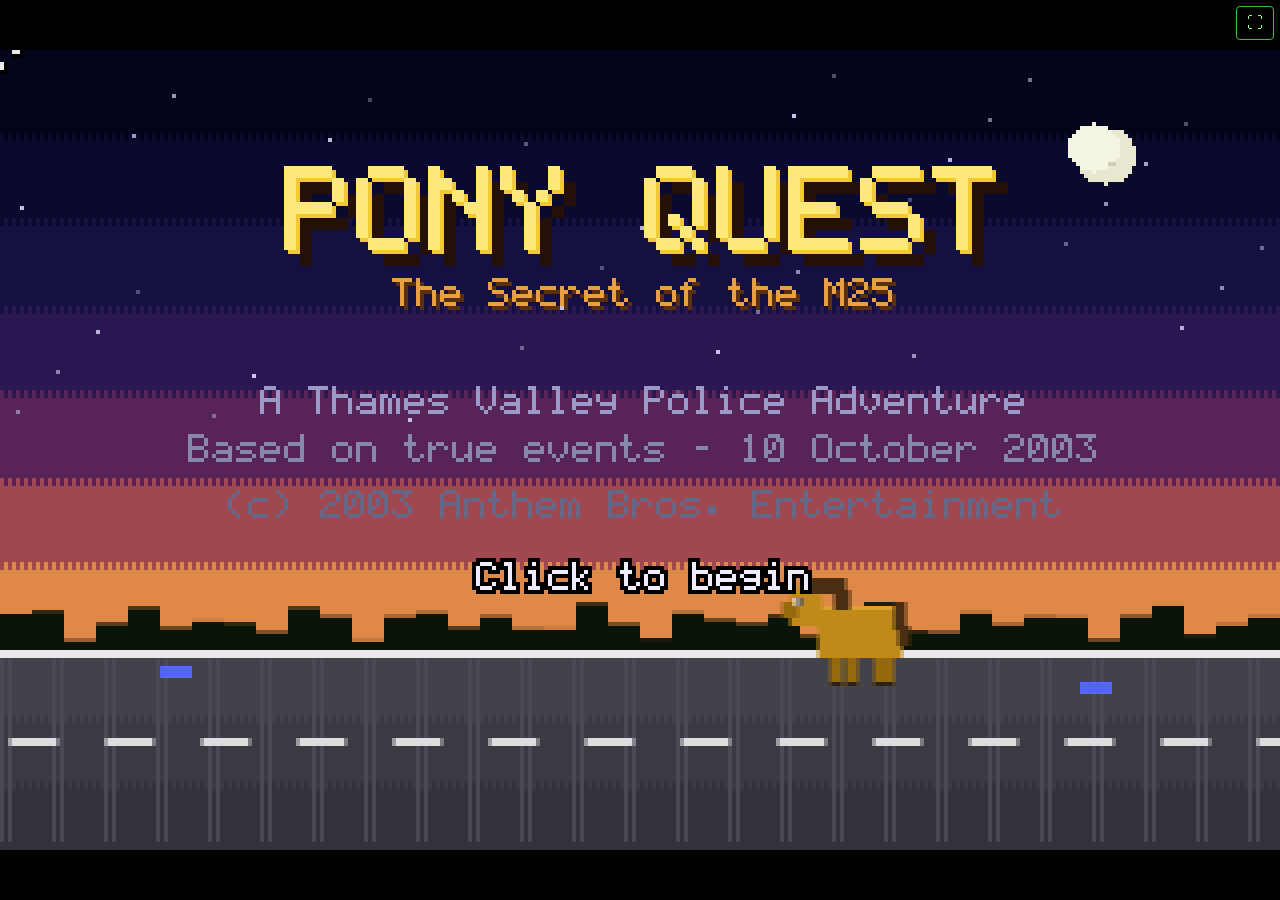
==== commit 7f211d13: "Add mobile support: touch controls, proper scaling, fullscreen - Add viewport meta (the missing piec" ====
--- a/index.html
+++ b/index.html
@@ -2,15 +2,33 @@
 <html lang="en">
 <head>
 <meta charset="utf-8">
+<meta name="viewport" content="width=device-width, initial-scale=1, maximum-scale=1, user-scalable=no, viewport-fit=cover">
+<meta name="mobile-web-app-capable" content="yes">
+<meta name="apple-mobile-web-app-capable" content="yes">
+<meta name="apple-mobile-web-app-status-bar-style" content="black-translucent">
+<meta name="theme-color" content="#000000">
 <title>Pony Quest: The Secret of the M25</title>
 <style>
 *{margin:0;padding:0;box-sizing:border-box}
-body{background:#000;display:flex;justify-content:center;align-items:center;height:100vh;overflow:hidden}
-canvas{image-rendering:pixelated;image-rendering:crisp-edges;cursor:none}
+html,body{height:100%}
+body{background:#000;display:flex;justify-content:center;align-items:center;
+  height:100vh;height:100dvh;overflow:hidden;
+  touch-action:none;overscroll-behavior:none;
+  -webkit-user-select:none;user-select:none;-webkit-tap-highlight-color:transparent}
+canvas{image-rendering:pixelated;image-rendering:crisp-edges;cursor:none;touch-action:none}
+#fs{position:fixed;top:calc(6px + env(safe-area-inset-top));right:calc(6px + env(safe-area-inset-right));
+  z-index:9;background:rgba(0,0,0,0.55);color:#8fff8f;border:1px solid #3fbf3f;
+  font:16px monospace;line-height:1;padding:8px 10px;border-radius:4px;display:none;cursor:pointer}
+#rot{position:fixed;left:0;right:0;top:0;z-index:8;background:rgba(0,0,0,0.75);color:#e8e8a0;
+  font:12px monospace;text-align:center;padding:6px 4px calc(6px + env(safe-area-inset-top));
+  display:none;pointer-events:none}
+@media (orientation:portrait) and (pointer:coarse){ #rot{display:block} }
 </style>
 </head>
 <body>
 <canvas id="c"></canvas>
+<button id="fs" title="Fullscreen">&#x26F6;</button>
+<div id="rot">Best played in landscape &#x1F504;</div>
 <script>
 'use strict';
 
@@ -39,11 +57,27 @@
 let cx_ = fctx; // current draw target (swapped to bgctx for prerender)
 
 function resize() {
-  const s = Math.max(1, Math.floor(Math.min(window.innerWidth / W, window.innerHeight / H)));
+  const vw = window.innerWidth, vh = window.innerHeight;
+  const dpr = window.devicePixelRatio || 1;
+  const f = Math.min(vw * dpr / W, vh * dpr / H);   // exact fit, in device px
+  const s = Math.max(1, Math.floor(f));             // integer render scale
   display.width = W * s; display.height = H * s;
+  if (dpr >= 2 || f < 1) {
+    // hi-dpi (phones): stretch to exact fit — off-by-a-hair pixels are
+    // invisible at this density, and filling the screen matters more
+    display.style.width  = Math.floor(W * f / dpr) + 'px';
+    display.style.height = Math.floor(H * f / dpr) + 'px';
+  } else {
+    // desktop: pure integer scaling, perfectly uniform pixels
+    display.style.width  = (W * s / dpr) + 'px';
+    display.style.height = (H * s / dpr) + 'px';
+  }
   dctx.imageSmoothingEnabled = false;
 }
 window.addEventListener('resize', resize);
+window.addEventListener('orientationchange', () => setTimeout(resize, 100));
+if (window.visualViewport) window.visualViewport.addEventListener('resize', resize);
+document.addEventListener('fullscreenchange', resize);
 resize();
 
 // ===== DRAW HELPERS =====
@@ -200,13 +234,65 @@
 
 // ===== INPUT =====
 let mx=0, my=0, clicked=false, rclicked=false;
-display.addEventListener('mousemove', e => {
+const TOUCH = ('ontouchstart' in window) || navigator.maxTouchPoints > 0;
+function toGame(cx, cy) {
   const r = display.getBoundingClientRect();
-  mx = Math.floor((e.clientX - r.left) / (display.width / W));
-  my = Math.floor((e.clientY - r.top) / (display.height / H));
-});
+  mx = Math.max(0, Math.min(W-1, Math.floor((cx - r.left) / (r.width / W))));
+  my = Math.max(0, Math.min(H-1, Math.floor((cy - r.top) / (r.height / H))));
+}
+display.addEventListener('mousemove', e => toGame(e.clientX, e.clientY));
 display.addEventListener('click', () => { clicked=true; });
 display.addEventListener('contextmenu', e => { e.preventDefault(); rclicked=true; });
+
+// --- touch: tap = click, double-tap or long-press = default action ---
+let lastTap={t:0,x:0,y:0}, touchCur=null, lpTimer=null;
+display.addEventListener('touchstart', e => {
+  e.preventDefault();
+  const t=e.changedTouches[0];
+  toGame(t.clientX, t.clientY);
+  touchCur={x:mx, y:my, moved:false};
+  clearTimeout(lpTimer);
+  lpTimer=setTimeout(() => {
+    if(touchCur && !touchCur.moved) { rclicked=true; touchCur=null; }
+  }, 450);
+}, {passive:false});
+display.addEventListener('touchmove', e => {
+  e.preventDefault();
+  const t=e.changedTouches[0];
+  toGame(t.clientX, t.clientY);
+  if(touchCur && (Math.abs(mx-touchCur.x)>4 || Math.abs(my-touchCur.y)>4)) touchCur.moved=true;
+}, {passive:false});
+display.addEventListener('touchend', e => {
+  e.preventDefault();
+  clearTimeout(lpTimer);
+  // first tap on the title screen doubles as the fullscreen gesture (Android)
+  if(G.screen==='title' && document.fullscreenEnabled && !document.fullscreenElement)
+    document.documentElement.requestFullscreen({navigationUI:'hide'}).catch(()=>{});
+  if(!touchCur) return;                     // long-press already fired
+  if(!touchCur.moved) {
+    const now=performance.now();
+    if(now-lastTap.t<350 && Math.abs(mx-lastTap.x)<24 && Math.abs(my-lastTap.y)<24) {
+      rclicked=true; lastTap.t=0;           // double-tap -> default verb
+    } else {
+      clicked=true; lastTap={t:now, x:mx, y:my};
+    }
+  }
+  touchCur=null;
+}, {passive:false});
+display.addEventListener('touchcancel', () => { clearTimeout(lpTimer); touchCur=null; });
+
+// --- fullscreen toggle button (hidden where unsupported, e.g. iOS Safari) ---
+const fsBtn=document.getElementById('fs');
+if(document.fullscreenEnabled) {
+  fsBtn.style.display='block';
+  const fsToggle=e => {
+    e.preventDefault(); e.stopPropagation();
+    if(document.fullscreenElement) document.exitFullscreen();
+    else document.documentElement.requestFullscreen({navigationUI:'hide'}).catch(()=>{});
+  };
+  fsBtn.addEventListener('click', fsToggle);
+  fsBtn.addEventListener('touchend', fsToggle, {passive:false});
+}
 
 // ===== SPEECH (text above heads, LucasArts style) =====
 const VOICE = {
@@ -1602,7 +1688,9 @@
   TXT('Based on true events - 10 October 2003', W/2, 96, '#8888aa', 'center');
   TXT('(c) 2003 Anthem Bros. Entertainment', W/2, 110, '#666688', 'center');
   if(Math.floor(G.tick/30)%2)
-    OTXT('Click to begin', W/2, 128, '#eeeeff', 'center');
+    OTXT(TOUCH?'Tap to begin':'Click to begin', W/2, 128, '#eeeeff', 'center');
+  if(TOUCH)
+    OTXT('Tap: act - Double-tap: look', W/2, 189, '#a8a8c8', 'center');
 }
 
 function drawEndScreen() {
@@ -1642,7 +1730,7 @@
   TXT('Full story p.3', 136, 152, '#5a5242');
 
   if(Math.floor(G.tick/30)%2)
-    OTXT('Click to play again', W/2, 178, '#ccccee', 'center');
+    OTXT(TOUCH?'Tap to play again':'Click to play again', W/2, 178, '#ccccee', 'center');
 }
 
 // ============================================================
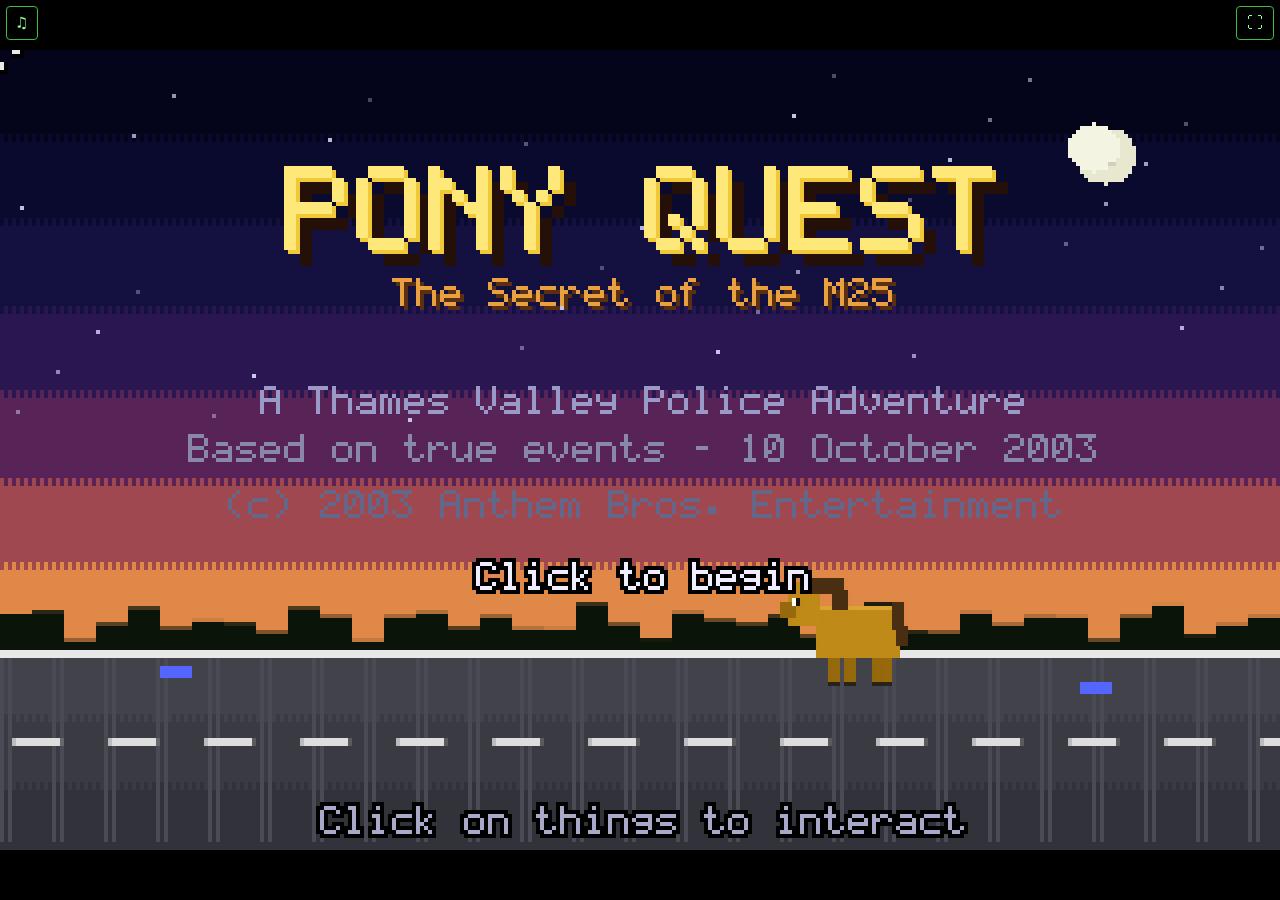
==== commit ae2a7a53: "Replace verb grid with one-tap interface, add chiptune music, art pass - Tap anything to do the sens" ====
--- a/index.html
+++ b/index.html
@@ -16,9 +16,10 @@
   touch-action:none;overscroll-behavior:none;
   -webkit-user-select:none;user-select:none;-webkit-tap-highlight-color:transparent}
 canvas{image-rendering:pixelated;image-rendering:crisp-edges;cursor:none;touch-action:none}
-#fs{position:fixed;top:calc(6px + env(safe-area-inset-top));right:calc(6px + env(safe-area-inset-right));
+#fs,#mu{position:fixed;top:calc(6px + env(safe-area-inset-top));right:calc(6px + env(safe-area-inset-right));
   z-index:9;background:rgba(0,0,0,0.55);color:#8fff8f;border:1px solid #3fbf3f;
   font:16px monospace;line-height:1;padding:8px 10px;border-radius:4px;display:none;cursor:pointer}
+#mu{display:block;right:auto;left:calc(6px + env(safe-area-inset-left))}
 #rot{position:fixed;left:0;right:0;top:0;z-index:8;background:rgba(0,0,0,0.75);color:#e8e8a0;
   font:12px monospace;text-align:center;padding:6px 4px calc(6px + env(safe-area-inset-top));
   display:none;pointer-events:none}
@@ -28,6 +29,7 @@
 <body>
 <canvas id="c"></canvas>
 <button id="fs" title="Fullscreen">&#x26F6;</button>
+<button id="mu" title="Music">&#9835;</button>
 <div id="rot">Best played in landscape &#x1F504;</div>
 <script>
 'use strict';
@@ -206,31 +208,12 @@
   nextScene: 0,
   tick: 0,
   journChoices: [],
-  hoverHot: null, hoverVerb: -1, hoverInv: -1, hoverChoice: -1,
+  hoverHot: null, hoverInv: -1,
 };
 
-// sentence-line state: selected verb + optional first (inventory) object
-const cur = { verb:null, item:null };
-function resetCur(){ cur.verb=null; cur.item=null; }
-
-// ===== VERBS (Monkey Island 9-verb grid) =====
-const VERBS = [
-  {id:'give',   label:'Give'},   {id:'pickup', label:'Pick up'}, {id:'use',  label:'Use'},
-  {id:'open',   label:'Open'},   {id:'lookat', label:'Look at'}, {id:'push', label:'Push'},
-  {id:'close',  label:'Close'},  {id:'talkto', label:'Talk to'}, {id:'pull', label:'Pull'},
-];
-const VLABEL = {}; for(const v of VERBS) VLABEL[v.id]=v.label;
-const DEFAULTS = {
-  give:   "I'd need to be holding something first.",
-  pickup: "That's staying exactly where it is.",
-  use:    "I can think of no policing application for that.",
-  open:   "It doesn't open. And I've had training in these matters.",
-  close:  "It's about as closed as it's ever going to be.",
-  push:   "I push. It declines.",
-  pull:   "Pulling achieves nothing. A theme is developing this morning.",
-  talkto: "I talk to enough inanimate objects at the Monday briefing.",
-  lookat: "It's exactly as interesting as it looks.",
-};
+// one-tap interface: an armed inventory item awaiting its target
+const cur = { item:null };
+function resetCur(){ cur.item=null; }
 
 // ===== INPUT =====
 let mx=0, my=0, clicked=false, rclicked=false;
@@ -241,45 +224,33 @@
   my = Math.max(0, Math.min(H-1, Math.floor((cy - r.top) / (r.height / H))));
 }
 display.addEventListener('mousemove', e => toGame(e.clientX, e.clientY));
-display.addEventListener('click', () => { clicked=true; });
+display.addEventListener('click', () => { initAudio(); clicked=true; });
 display.addEventListener('contextmenu', e => { e.preventDefault(); rclicked=true; });
 
-// --- touch: tap = click, double-tap or long-press = default action ---
-let lastTap={t:0,x:0,y:0}, touchCur=null, lpTimer=null;
+// --- touch: a single tap does everything ---
+let touchCur=null;
 display.addEventListener('touchstart', e => {
   e.preventDefault();
+  initAudio();
   const t=e.changedTouches[0];
   toGame(t.clientX, t.clientY);
   touchCur={x:mx, y:my, moved:false};
-  clearTimeout(lpTimer);
-  lpTimer=setTimeout(() => {
-    if(touchCur && !touchCur.moved) { rclicked=true; touchCur=null; }
-  }, 450);
 }, {passive:false});
 display.addEventListener('touchmove', e => {
   e.preventDefault();
   const t=e.changedTouches[0];
   toGame(t.clientX, t.clientY);
-  if(touchCur && (Math.abs(mx-touchCur.x)>4 || Math.abs(my-touchCur.y)>4)) touchCur.moved=true;
+  if(touchCur && (Math.abs(mx-touchCur.x)>6 || Math.abs(my-touchCur.y)>6)) touchCur.moved=true;
 }, {passive:false});
 display.addEventListener('touchend', e => {
   e.preventDefault();
-  clearTimeout(lpTimer);
   // first tap on the title screen doubles as the fullscreen gesture (Android)
   if(G.screen==='title' && document.fullscreenEnabled && !document.fullscreenElement)
     document.documentElement.requestFullscreen({navigationUI:'hide'}).catch(()=>{});
-  if(!touchCur) return;                     // long-press already fired
-  if(!touchCur.moved) {
-    const now=performance.now();
-    if(now-lastTap.t<350 && Math.abs(mx-lastTap.x)<24 && Math.abs(my-lastTap.y)<24) {
-      rclicked=true; lastTap.t=0;           // double-tap -> default verb
-    } else {
-      clicked=true; lastTap={t:now, x:mx, y:my};
-    }
-  }
+  if(touchCur && !touchCur.moved) clicked=true;
   touchCur=null;
 }, {passive:false});
-display.addEventListener('touchcancel', () => { clearTimeout(lpTimer); touchCur=null; });
+display.addEventListener('touchcancel', () => { touchCur=null; });
 
 // --- fullscreen toggle button (hidden where unsupported, e.g. iOS Safari) ---
 const fsBtn=document.getElementById('fs');
@@ -293,6 +264,73 @@
   fsBtn.addEventListener('click', fsToggle);
   fsBtn.addEventListener('touchend', fsToggle, {passive:false});
 }
+
+// ===== CHIPTUNE (tiny WebAudio sequencer: square lead, triangle bass, hats) =====
+let AC=null, masterGain=null, noiseBuf=null, musicOn=true, seqNext=0, seqStep=0;
+const STEP8=60/132/2;   // one 8th note at 132 BPM
+// melody / bassline as MIDI notes, 0 = rest; 8 bars of 8ths, loops forever
+const TUNE_M=[
+  76,0,79,0,84,84,79,0,   76,0,79,0,74,0,79,0,
+  77,0,81,0,84,84,81,0,   79,77,76,74,72,0,67,0,
+  72,76,79,81,83,0,79,0,  84,0,83,81,79,0,76,0,
+  77,81,84,0,83,79,77,0,  76,74,72,74,72,0,0,0,
+];
+const TUNE_B=[
+  48,0,55,0,48,0,55,0,  43,0,50,0,43,0,50,0,
+  41,0,48,0,41,0,48,0,  48,0,55,0,43,0,55,0,
+  48,0,55,0,48,0,55,0,  45,0,52,0,45,0,52,0,
+  41,0,48,0,41,0,48,0,  43,0,43,0,48,0,48,0,
+];
+function initAudio(){
+  if(AC) return;
+  try{ AC=new (window.AudioContext||window.webkitAudioContext)(); }catch(e){ return; }
+  masterGain=AC.createGain(); masterGain.gain.value=0.13; masterGain.connect(AC.destination);
+  noiseBuf=AC.createBuffer(1,(AC.sampleRate*0.1)|0,AC.sampleRate);
+  const d=noiseBuf.getChannelData(0);
+  for(let i=0;i<d.length;i++) d[i]=Math.random()*2-1;
+  seqNext=AC.currentTime+0.1; seqStep=0;
+  setInterval(seqSchedule,80);
+}
+function blip(type,midi,t,dur,vol){
+  const o=AC.createOscillator(), g=AC.createGain();
+  o.type=type; o.frequency.value=440*Math.pow(2,(midi-69)/12);
+  g.gain.setValueAtTime(vol,t);
+  g.gain.exponentialRampToValueAtTime(0.001,t+dur);
+  o.connect(g); g.connect(masterGain);
+  o.start(t); o.stop(t+dur+0.02);
+}
+function tsss(t,dur,vol){
+  const s=AC.createBufferSource(); s.buffer=noiseBuf;
+  const f=AC.createBiquadFilter(); f.type='highpass'; f.frequency.value=6500;
+  const g=AC.createGain();
+  g.gain.setValueAtTime(vol,t);
+  g.gain.exponentialRampToValueAtTime(0.001,t+dur);
+  s.connect(f); f.connect(g); g.connect(masterGain);
+  s.start(t); s.stop(t+dur+0.02);
+}
+function seqSchedule(){
+  if(AC.state==='suspended') AC.resume();
+  while(seqNext<AC.currentTime+0.3){
+    if(musicOn){
+      const i=seqStep, t=seqNext;
+      if(TUNE_M[i]) blip('square',TUNE_M[i],t,STEP8*0.9,0.22);
+      if(TUNE_B[i]) blip('triangle',TUNE_B[i],t,STEP8*0.95,0.5);
+      if(i%2===0) tsss(t,0.03,0.05);
+      if(i%8===4) tsss(t,0.09,0.11);
+    }
+    seqStep=(seqStep+1)%TUNE_M.length;
+    seqNext+=STEP8;
+  }
+}
+const muBtn=document.getElementById('mu');
+const muToggle=e=>{
+  e.preventDefault(); e.stopPropagation();
+  musicOn=!musicOn;
+  muBtn.style.opacity=musicOn?'1':'0.35';
+  initAudio();
+};
+muBtn.addEventListener('click',muToggle);
+muBtn.addEventListener('touchend',muToggle,{passive:false});
 
 // ===== SPEECH (text above heads, LucasArts style) =====
 const VOICE = {
@@ -453,50 +491,66 @@
   const f=Math.floor(frame)%4;
   const bob=(state==='trot'||state==='approach') && (f===1||f===3) ? 1 : 0;
   const x=px-14, y=py-21+bob;
-  cx_.fillStyle='rgba(0,0,0,0.25)'; cx_.fillRect(x+2,py-1,24,2);
+  cx_.fillStyle='rgba(0,0,0,0.25)'; cx_.fillRect(x-2,py-1,28,2);
   let fl=0, bl=0;
   if(state==='trot'||state==='approach'){ if(f<2){fl=-1;bl=1;}else{fl=1;bl=-1;} }
-  const COAT='#c08a18', COATL='#dca42e', COATD='#96690c', DARK='#7a5408';
-  const MANE='#4a2e12', MANEL='#66421e';
-  // ---- legs (knee-jointed) ----
+  const COAT='#c08a18', COATL='#e0aa30', COATD='#94660a', DEEP='#6e4c06';
+  const MANE='#4a2c10', MANEL='#6a452a', HOOF='#241a0e';
+  // ---- legs: sturdy, knee-jointed ----
   const leg=(lx,off)=>{
-    R(x+lx+off, y+14, 3, 3, COATD);
-    R(x+lx+Math.sign(off)+off, y+17, 3, 3, COATD);
-    R(x+lx+Math.sign(off)+off, y+20, 3, 1, '#2a2118'); // hoof
+    R(x+lx, y+13, 3, 4, COATD);
+    R(x+lx, y+13, 1, 4, COAT);
+    R(x+lx+off, y+16, 3, 4, COATD);
+    R(x+lx+off, y+19, 3, 2, HOOF);
   };
-  leg(6,fl); leg(10,bl); leg(17,fl); leg(21,bl);
-  // ---- body: rounded barrel with shading ----
-  R(x+5, y+5, 19, 10, COAT);
-  R(x+6, y+3, 17, 2, COAT);                   // rounded top
-  R(x+7, y+3, 15, 1, COATL);                  // back highlight
-  R(x+6, y+15, 17, 1, COATD);                 // rounded bottom
-  R(x+5, y+12, 19, 3, COATD);                 // belly shade
-  R(x+20, y+5, 4, 10, COATD);                 // rump shade
-  R(x+7, y+6, 8, 4, COATL);                   // shoulder light
-  // ---- tail: flowing, two-tone ----
-  R(x+24, y+3, 3, 5, MANE); R(x+25, y+7, 3, 5, MANE);
-  R(x+26, y+11, 2, 4, MANE); R(x+24, y+3, 1, 4, MANEL);
-  // ---- neck + head (left-facing) ----
-  R(x+2, y+2, 6, 8, COAT);                    // neck
-  R(x-2, y, 8, 7, COAT);                      // head
-  R(x-2, y, 8, 1, COATL);
-  R(x-4, y+3, 5, 4, COATD);                   // muzzle
-  R(x-4, y+5, 1, 1, '#3a2a14');               // nostril
-  R(x-1, y+1, 2, 5, '#e8d8b8');               // blaze!
-  // mane along neck + forelock
-  R(x+2, y-2, 8, 3, MANE); R(x+6, y+1, 4, 6, MANE);
-  R(x+3, y-2, 5, 1, MANEL); R(x-1, y-2, 3, 3, MANE);
-  // ears
-  R(x, y-3, 2, 3, COAT); R(x+4, y-3, 2, 2, COAT);
-  R(x, y-3, 1, 2, COATD);
-  // eye with white
-  R(x+1, y+2, 2, 2, '#fff'); R(x+2, y+2, 1, 2, '#180f06');
+  leg(6,fl); leg(10,bl); leg(18,fl); leg(22,bl);
+  // ---- the round Shetland barrel ----
+  R(x+5, y+2, 20, 2, COAT);                   // rounded top
+  R(x+4, y+4, 22, 10, COAT);                  // body
+  R(x+6, y+2, 18, 1, COATL);                  // back highlight
+  R(x+7, y+5, 10, 5, COATL);                  // shoulder light
+  R(x+5, y+11, 21, 3, COATD);                 // belly shade
+  R(x+6, y+14, 18, 1, DEEP);                  // belly edge
+  R(x+21, y+3, 5, 11, COATD);                 // rump shade
+  R(x+23, y+5, 3, 7, DEEP);                   // deep rump
+  // ---- tail: thick and swishy ----
+  R(x+25, y+2, 4, 4, MANE); R(x+27, y+5, 3, 6, MANE); R(x+28, y+10, 2, 5, MANE);
+  R(x+25, y+2, 1, 4, MANEL); R(x+27, y+6, 1, 4, MANEL);
+  // ---- head group (drops when eating) ----
+  const hd = state==='eating' ? 4 : 0;
+  R(x+1, y+2+hd, 8, 9, COAT);                 // thick neck
+  R(x+1, y+2+hd, 8, 1, COATL);
+  R(x-4, y-1+hd, 9, 7, COAT);                 // head
+  R(x-4, y-1+hd, 9, 1, COATL);
+  R(x-7, y+1+hd, 4, 5, COAT);                 // muzzle
+  R(x-7, y+3+hd, 4, 3, COATD);
+  R(x-7, y+2+hd, 1, 1, HOOF);                 // nostril
+  R(x-4, y+hd, 2, 5, '#ecdcbc');              // blaze!
+  R(x-2, y+1+hd, 2, 2, '#fff');               // eye: big and up to something
+  R(x-1, y+1+hd, 1, 2, '#180f06');
+  R(x+1, y-4+hd, 2, 4, COAT);                 // ears (small, Shetland-issue)
+  R(x+1, y-4+hd, 1, 3, COATD);
+  R(x+4, y-4+hd, 2, 3, COAT);
+  // ---- the famous mane: huge and shaggy ----
+  R(x-1, y-3+hd, 3, 3, MANE);                 // forelock
+  R(x-2, y-2+hd, 2, 2, MANE);
+  R(x+2, y-3+hd, 6, 3, MANE);                 // crest
+  R(x+6, y-1+hd, 4, 5, MANE);                 // down the neck
+  R(x+8, y+2+hd, 4, 4, MANE);
+  R(x+11, y+4, 3, 3, MANE);                   // withers tuft
+  R(x+3, y-3+hd, 4, 1, MANEL);
+  R(x+7, y+hd, 2, 2, MANEL);
+  R(x+7, y+4+hd, 1, 2, MANE);                 // shaggy fringe
+  R(x+10, y+6+hd, 1, 2, MANE);
+  R(x+13, y+6, 1, 2, MANE);
   // munching jaw when eating
-  if(state==='eating' && Math.floor(G.tick/10)%2) { R(x-4,y+6,5,2,COATD); R(x-3,y+8,3,1,'#3a2a14'); }
+  if(state==='eating' && Math.floor(G.tick/10)%2) {
+    R(x-7, y+5+hd, 4, 2, COATD); R(x-6, y+7+hd, 3, 1, '#3a2a14');
+  }
   // rope to Paul
   if(state==='roped'||state==='calm') {
-    PLINE(x+2, y+5, G.player.x+5, G.player.y-14, '#a08040');
-    R(x-3, y+2, 1, 5, '#a08040'); R(x-4, y+3, 6, 1, '#8a6c34'); // halter
+    PLINE(x-3, y+3, G.player.x+5, G.player.y-14, '#a08040');
+    R(x-5, y+hd, 1, 6, '#a08040'); R(x-6, y+3+hd, 5, 1, '#8a6c34'); // halter
   }
 }
 
@@ -551,30 +605,32 @@
 }
 
 function drawPoliceCarBody(x,y) {
-  // body with shading
-  R(x, y, 40, 13, '#eef0f2');
-  R(x, y, 40, 2, '#fbfcff');
-  R(x, y+10, 40, 3, '#c4c8ce');
-  R(x-1, y+2, 2, 8, '#d8dce0'); R(x+39, y+2, 2, 8, '#d8dce0'); // bumpers
-  // cab
-  R(x+3, y-5, 27, 6, '#e2e6ea');
-  R(x+3, y-5, 27, 1, '#f4f8fc');
-  R(x+5, y-4, 10, 5, '#2c4468');              // windscreen
-  R(x+6, y-4, 3, 4, '#4a6a94');               // glass glint
-  R(x+17, y-4, 11, 5, '#2c4468');
-  R(x+18, y-4, 3, 2, '#4a6a94');
-  R(x+16, y-4, 1, 5, '#c8ccd2');              // pillar
-  // battenburg ends + white door panel with livery
-  R(x, y+4, 40, 4, '#f0c020');
-  R(x, y+4, 3, 4, '#1848b0'); R(x+5, y+4, 3, 4, '#1848b0');
-  R(x+32, y+4, 3, 4, '#1848b0'); R(x+37, y+4, 3, 4, '#1848b0');
-  R(x+9, y+4, 22, 5, '#f8f8fa');
-  TXT3('POLICE', x+10, y+4, '#1848b0');
-  // wheels with hubs and arches
-  R(x+3, y+9, 9, 7, '#0c0c0e'); R(x+5, y+11, 5, 4, '#3a3a42'); R(x+6, y+12, 3, 2, '#8a8a94');
-  R(x+28, y+9, 9, 7, '#0c0c0e'); R(x+30, y+11, 5, 4, '#3a3a42'); R(x+31, y+12, 3, 2, '#8a8a94');
-  // headlight / rear
-  R(x+38, y+2, 2, 2, '#ffe9a0'); R(x, y+2, 2, 2, '#b02020');
+  // ground shadow
+  DITH(x-1,y+13,43,3,'#24262c');
+  // silhouette
+  R(x-1, y-1, 42, 12, '#10141c');
+  R(x+2, y-6, 29, 6, '#10141c');
+  // body: white with shading
+  R(x, y, 40, 10, '#f2f4f6');
+  R(x, y, 40, 1, '#ffffff');
+  R(x, y+7, 40, 3, '#c6cad2');
+  // cab roof
+  R(x+3, y-5, 27, 5, '#e8ecf0');
+  R(x+3, y-5, 27, 1, '#f8fafc');
+  // windows with glints
+  R(x+5, y-4, 10, 4, '#22384e'); R(x+6, y-4, 3, 2, '#48688c');
+  R(x+17, y-4, 11, 4, '#22384e'); R(x+18, y-4, 3, 2, '#48688c');
+  R(x+15, y-4, 2, 4, '#d0d4da');              // pillar
+  // livery
+  TXT3('POLICE', x+9, y+1, '#12308a');
+  // battenburg skirt, full length
+  for(let i=0;i<8;i++) R(x+i*5, y+6, 5, 3, i%2 ? '#0a40c0' : '#ffcf00');
+  // bumpers + lights
+  R(x-1, y+2, 1, 6, '#9aa0a8'); R(x+40, y+2, 1, 6, '#9aa0a8');
+  R(x+38, y+1, 2, 2, '#ffe9a0'); R(x, y+1, 2, 2, '#c02020');
+  // wheels: round, hubbed
+  PDISC(x+8, y+11, 4, '#0a0a0c'); PDISC(x+8, y+11, 2, '#34343c'); R(x+7, y+10, 2, 1, '#9a9aa4');
+  PDISC(x+32, y+11, 4, '#0a0a0c'); PDISC(x+32, y+11, 2, '#34343c'); R(x+31, y+10, 2, 1, '#9a9aa4');
   // lightbar base
   R(x+9, y-7, 15, 2, '#20242c');
 }
@@ -738,13 +794,24 @@
   R(184,47,13,8,'#c8ccd2'); R(184,47,13,2,'#e2e6ea'); R(196,49,3,4,'#c8ccd2');
   R(186,45,8,2,'#3a3a40'); R(182,50,2,3,'#8a8e94');
   R(176,96,32,3,'#4a4e54');                // cabinet floor shadow
-  // ---- poster left of door: TVP crest ----
-  R(94,32,28,38,'#12305a');
-  R(96,34,24,34,'#1c3e6e'); R(96,34,24,1,'#2c527e');
-  PDISC(108,45,7,'#c8a020'); PDISC(108,45,5,'#1c3e6e'); R(105,42,6,6,'#c8a020'); // crest
-  TXT3('THAMES',96,54,'#bcd4ec');
-  TXT3('VALLEY',96,60,'#bcd4ec');
-  TXT3('POLICE',97,66,'#e8d060');
+  // ---- poster left of door: Thames Valley Police ----
+  R(93,31,30,42,'#1a1408');                    // wooden frame
+  R(94,32,28,40,'#0e2a56');                    // deep blue field
+  R(94,32,28,1,'#2a4a86'); R(94,32,1,40,'#1e3a70');
+  R(95,34,26,1,'#c8d4e8'); R(95,69,26,1,'#8aa0c0');   // keyline border
+  R(95,34,1,36,'#c8d4e8'); R(120,34,1,36,'#8aa0c0');
+  // crown
+  R(105,36,6,2,'#d8b030');
+  R(105,35,1,1,'#f0d060'); R(107,34,2,1,'#f0d060'); R(110,35,1,1,'#f0d060');
+  // shield
+  R(104,39,8,6,'#d8b030');
+  R(105,45,6,2,'#d8b030'); R(106,47,4,1,'#d8b030'); R(107,48,2,1,'#b89020');
+  R(104,39,8,1,'#f0d060'); R(104,39,1,6,'#f0d060');
+  R(106,41,4,4,'#0e2a56');                     // inner field
+  R(107,42,2,2,'#d8b030');
+  TXT3('THAMES',97,52,'#dce8f4');
+  TXT3('VALLEY',97,58,'#dce8f4');
+  TXT3('POLICE',97,64,'#f0d060');
   // ---- desk: proper wood, drawers, shadow ----
   R(4,124,122,6,'#2c2018');                // floor shadow
   R(8,94,114,8,'#7a5426');
@@ -865,6 +932,11 @@
   // ---- distant overbridge across the carriageway ----
   R(90,50,230,3,'#3a3a44'); R(90,50,230,1,'#50505c');
   R(120,53,4,3,'#32323c'); R(200,53,4,3,'#32323c'); R(280,53,4,3,'#32323c');
+  // overhead matrix board on the bridge
+  R(184,37,52,14,'#14161c');
+  R(184,37,52,1,'#2e323c'); R(184,37,1,14,'#2e323c');
+  R(186,39,48,10,'#0a0c10');
+  TXT3('M25 SHUT',194,42,'#ffb020');
   // ---- road surface ----
   DGRAD(90,56,W-90,SCENE_H-56,['#52525a','#4c4c54','#46464e','#40404a']);
   SPECK(92,58,W-92,SCENE_H-58,'#5a5a64',17,2);
@@ -875,7 +947,7 @@
   DITH(230,58,10,SCENE_H-58,'#44444c'); DITH(250,58,10,SCENE_H-58,'#44444c',1);
   // oil stain + old skid
   DITH(180,100,14,8,'#30303a'); DITH(184,104,8,5,'#26262e',1);
-  R(242,70,2,26,'#38383f'); R(246,70,2,26,'#38383f');
+  DITH(242,70,3,26,'#3a3a42'); DITH(246,70,3,26,'#3a3a42',1);
   // edge line
   R(90,56,3,SCENE_H-56,'#e8e8e8'); R(93,56,1,SCENE_H-56,'#b8b8b8');
   // lane dashes + cat's eyes
@@ -889,18 +961,18 @@
   for(let ry=68;ry<SCENE_H;ry+=30) {
     R(305,ry,15,4,'#b8b8c2'); R(305,ry,15,1,'#d8d8e0'); R(305,ry+3,15,1,'#8a8a94');
   }
-  // ---- closure signage ----
-  const sign=(sx,sy,txt)=>{
-    R(sx-1,sy-1,20,15,'#c8c8c8'); R(sx,sy,18,13,'#d83808');
-    R(sx+2,sy+2,14,9,'#ffb830'); R(sx+2,sy+2,14,1,'#ffd870');
-    TXT3(txt,sx+3+(txt.length<4?2:0),sy+4,'#5a1c00');
-    R(sx+7,sy+14,4,12,'#5a5a62'); R(sx+7,sy+14,1,12,'#7a7a84');
-    R(sx+4,sy+26,10,2,'#3a3a42');
-  };
-  sign(96,62,'M25');
-  sign(120,66,'SHUT');
+  // ---- closure sign: one tidy board ----
+  R(102,81,3,11,'#4a4a52'); R(102,81,1,11,'#6e6e78');    // legs
+  R(119,81,3,11,'#4a4a52'); R(119,81,1,11,'#6e6e78');
+  R(99,91,9,2,'#33333b'); R(116,91,9,2,'#33333b');       // feet
+  R(95,61,34,21,'#101014');                              // black keyline
+  R(96,62,32,19,'#ffd820');                              // yellow face
+  R(96,62,32,1,'#ffe860'); R(96,80,32,1,'#d8b010');
+  R(96,62,1,19,'#ffe860'); R(127,62,1,19,'#d8b010');
+  TXT3('M25',106,65,'#101014');
+  TXT3('CLOSED',100,72,'#101014');
   // ---- cones, with stripes and shadows ----
-  for(let cn=110;cn<160;cn+=14) {
+  for(let cn=136;cn<190;cn+=14) {
     R(cn+1,88,3,3,'#e84400'); R(cn,91,5,3,'#f8f0e0'); R(cn-1,94,7,4,'#e84400');
     R(cn+1,88,1,3,'#ff7838'); R(cn-1,94,1,4,'#ff7838');
     R(cn-2,98,9,2,'#c83800'); R(cn-2,99,9,1,'#8a2800');
@@ -913,9 +985,6 @@
 function drawMotorwayDyn() {
   drawCarLights(96,116);
   drawCarLights(238,124);
-  // matrix board on the overbridge, scrolling its one moment of glory
-  if(Math.floor(G.tick/40)%2===0) TXT3('M25 SHUT',188,44,'#ffb020');
-  else TXT3('PONY',196,44,'#ffb020');
   if(G.flags.applePlaced && !G.flags.appleEaten2) {
     R(G.flags.appleX-2, G.flags.appleY-3, 5, 4, '#c81c1c');
     R(G.flags.appleX-2, G.flags.appleY-2, 2, 1, '#f06048');
@@ -1083,78 +1152,48 @@
       },
     ];
     case 2: return [
+      { id:'gap', label:'gap in the fence', x:44,y:54,w:40,h:38, sx:96,sy:104, rverb:'walkto',
+        walkto:()=>tryReturnPony(),
+      },
       { id:'pony', label:'Shetland pony',
-        x:G.pony.x-16, y:G.pony.y-22, w:32, h:26,
+        x:G.pony.x-22, y:G.pony.y-26, w:44, h:30,
         sx:Math.max(100,Math.min(300,G.pony.x-24)), sy:Math.max(100,Math.min(136,G.pony.y+12)),
-        rverb:'lookat',
-        lookat:()=>{
-          const s=G.pony.state;
-          if(s==='roped') return sayP("Roped, but still doing a small indignant dance. I should try talking him down.");
-          if(s==='calm')  return sayP("Calm at last. Time to walk him back to that gap in the fence.");
-          if(s==='eating')return sayP("He's hoovering up that apple like it's the last one in Surrey. Now's my chance with the rope!");
-          return sayP("A Shetland pony, trotting north up the southbound carriageway. He seems excited rather than distressed. I may use that line later.");
-        },
-        talkto:()=>{
+        tap:()=>{
           const s=G.pony.state;
           if(s==='roped') return calmPony();
-          if(s==='calm')  return sayP("\"Good lad. Let's get you home.\"", ()=>say('pony',"Snrrt."));
-          if(s==='eating')return sayP("\"Enjoying that?\" He does not dignify it with a response.");
-          sayP("\"Here, boy! Come on!\"", ()=>say('pony',"NEIGH.", ()=>sayP("He gives me a look that says he has places to be. Wrong-way places.")));
-        },
-        pickup:()=>sayP("He's small, but he's not THAT small."),
-        push:()=>sayP("I'm not going to tip over a pony. This isn't that kind of police work."),
-        pull:()=>sayP("Pulling a pony by hand is how officers end up in junction 16. Via the air."),
-        open:()=>sayP("He's not a horsebox."),
-        use:()=>{
-          const s=G.pony.state;
-          if(s==='roped') return calmPony();
-          if(s==='eating')return sayP("Hands alone won't hold him. The rope, though...");
-          sayP("He's far too quick to grab. I need to lure him with something he actually wants.");
+          if(s==='calm')  return tryReturnPony();
+          if(s==='eating')return sayP("He's hoovering up that apple like it's the last one in Surrey. Now's my chance with the rope!");
+          if(s==='approach') return sayP("Almost... let him settle into the apple first.");
+          sayP("A Shetland pony, trotting north up the southbound carriageway. He seems excited rather than distressed. I may use that line later.", ()=>
+            sayP("Far too quick to grab. I'll need to lure him over with something he actually wants."));
         },
         items:{
-          apple:(verb)=>giveApple(),
-          rope:(verb)=>{
-            if(verb==='give') return sayP("He doesn't want to HOLD the rope. Can't blame him, frankly.");
-            useRopeOnPony();
-          },
-          auth:(verb)=>sayP("I show him the road closure authorization. He remains unmoved by bureaucracy. Honestly? Respect."),
+          apple:()=>giveApple(),
+          rope:()=>useRopeOnPony(),
+          auth:()=>sayP("I show him the road closure paperwork. He remains unmoved by bureaucracy. Honestly? Respect."),
         },
       },
-      { id:'gap', label:'gap in the fence', x:50,y:58,w:32,h:26, sx:96,sy:104, rverb:'walkto',
-        lookat:()=>sayP("A pony-sized gap in the fence. The great escape started here. It can end here too."),
-        walkto:()=>tryReturnPony(), use:()=>tryReturnPony(), open:()=>sayP("It's already extremely open. That's rather the problem."),
-        close:()=>sayP("First the pony goes back through. THEN someone fixes the fence. Order of operations."),
-      },
-      { id:'field', label:'field of ponies', x:0,y:56,w:50,h:34, sx:96,sy:106, rverb:'lookat',
+      { id:'field', label:'field of ponies', x:0,y:56,w:44,h:34, sx:96,sy:106, rverb:'lookat',
         lookat:()=>sayP("The rest of the herd, watching from the field. Not one of them paid for a ticket to this."),
-        talkto:()=>say('pony',"*distant judgemental whinnying*",()=>sayP("His mates are loving this.")),
+      },
+      { id:'car2a', label:'police car', x:94,y:108,w:42,h:24, sx:120,sy:130, rverb:'talkto',
+        talkto:()=>say('cop',"All yours, Paul. We'll handle the cones.",()=>sayP("The cones do seem handled.")),
+      },
+      { id:'signs', label:'closure sign', x:95,y:61,w:34,h:32, sx:128,sy:106, rverb:'lookat',
+        lookat:()=>sayP("M25 CLOSED. Two words I never thought I'd be grateful for."),
+      },
+      { id:'cones', label:'traffic cones', x:132,y:88,w:58,h:16, sx:150,sy:110, rverb:'lookat',
+        lookat:()=>sayP("Traffic cones. The natural predator of the British motorist."),
+      },
+      { id:'barrier', label:'crash barrier', x:300,y:56,w:20,h:88, sx:290,sy:118, rverb:'lookat',
+        lookat:()=>sayP("The central reservation. Beyond it, the northbound traffic has slowed to a crawl to enjoy the show. Rubbernecking: the one thing the M25 has never once been delayed on."),
       },
       { id:'road', label:'carriageway', x:90,y:56,w:210,h:88, sx:0,sy:0, rverb:'lookat',
         lookat:()=>sayP("Three lanes of the M25, eerily empty. Usually it's nose-to-tail misery by now. The pony has achieved what decades of transport policy could not."),
         items:{
-          apple:(verb)=>giveApple(),
-          rope:(verb)=>sayP("I can't lasso the tarmac. The pony, on the other hand..."),
+          apple:()=>giveApple(),
+          rope:()=>sayP("I can't lasso the tarmac. The pony, on the other hand..."),
         },
-      },
-      { id:'car2a', label:'police car', x:94,y:108,w:42,h:24, sx:120,sy:130, rverb:'lookat',
-        lookat:()=>sayP("A Thames Valley patrol car, lights going. Very reassuring. Very blue."),
-        talkto:()=>say('cop',"All yours, Paul. We'll handle the cones.",()=>sayP("The cones do seem handled.")),
-        open:()=>sayP("Better not. The handbrake's iffy and we're on a motorway."),
-        use:()=>sayP("I'm not driving anywhere until that pony is back in his field."),
-      },
-      { id:'signs', label:'closure signs', x:96,y:62,w:44,h:32, sx:128,sy:106, rverb:'lookat',
-        lookat:()=>sayP("M25 SHUT. Two words I never thought I'd be grateful for."),
-        push:()=>sayP("The signs are doing their one job. I'll let them. Not everyone here this morning can say the same. The pony can't, for instance."),
-        pickup:()=>sayP("Tampering with traffic management? That's a level of anarchy even the pony hasn't attempted."),
-      },
-      { id:'cones', label:'traffic cones', x:108,y:88,w:52,h:16, sx:134,sy:110, rverb:'lookat',
-        lookat:()=>sayP("Traffic cones. The natural predator of the British motorist."),
-        pickup:()=>sayP("Every officer wants to take one home. None of us do. It's the code."),
-        talkto:()=>sayP("\"Good work, lads.\" The cones say nothing. Solid, dependable."),
-      },
-      { id:'barrier', label:'crash barrier', x:300,y:56,w:20,h:88, sx:290,sy:118, rverb:'lookat',
-        lookat:()=>sayP("The central reservation. Beyond it, the northbound traffic has slowed to a crawl to enjoy the show. Rubbernecking: the one thing the M25 has never once been delayed on."),
-        talkto:()=>sayP("\"Move along, please.\" The northbound traffic does not move along. One of them has binoculars."),
       },
     ];
     case 3: return [
@@ -1209,7 +1248,7 @@
   if(!G.flags.phoneAnswered) return sayP("I should probably answer that phone first. It sounds urgent. Phones always do.");
   if(G.flags.closureAuth) return sayP("The closure's already authorized. Once is policy, twice is showing off.");
   G.flags.closureAuth=true;
-  addItem('auth','authorization','Road closure authorization, M25 J15-J16. Laminated? No. Powerful? Immensely.');
+  addItem('auth','closure form','Road closure authorization, M25 J15-J16. Laminated? No. Powerful? Immensely.');
   say('paul',"All units, this is Paul Anthem, Thames Valley Police. Authorize immediate closure of the M25 southbound, junctions 15 to 16. We have a loose animal on the carriageway.");
   say('radio',"Copy that, Paul. Units en route. Carriageway closed at 06:50.", ()=>{
     sayP("06:50. The M25, shut by a pony. There's a sentence I never trained for.");
@@ -1278,12 +1317,14 @@
 function tryReturnPony() {
   if(G.pony.state==='calm') {
     sayP("This way, lad. Mind the cones.", ()=>{
-      G.pony.state='gone'; G.flags.ponyHome=true;
-      say('pony',"*triumphant returning whinny*");
-      say('narr',"07:15 AM — One Shetland pony, safely returned to his field.");
-      say('paul',"And the herd pretends nothing happened. Typical.", ()=>{
-        sayP("Hang on. Green jacket, notepad, purposeful walk... that's the press. Best look professional.", ()=>{
-          say('narr',"07:20 AM — The hard shoulder. The press has arrived.", ()=>changeScene(3));
+      walkTo(96,104, ()=>{
+        G.pony.state='gone'; G.flags.ponyHome=true;
+        say('pony',"*triumphant returning whinny*");
+        say('narr',"07:15 AM — One Shetland pony, safely returned to his field.");
+        say('paul',"And the herd pretends nothing happened. Typical.", ()=>{
+          sayP("Hang on. Green jacket, notepad, purposeful walk... that's the press. Best look professional.", ()=>{
+            say('narr',"07:20 AM — The hard shoulder. The press has arrived.", ()=>changeScene(3));
+          });
         });
       });
     });
@@ -1434,41 +1475,33 @@
 }
 
 // ============================================================
-//  VERB / SENTENCE ENGINE
-// ============================================================
-function buildSentence() {
-  let s = cur.verb ? VLABEL[cur.verb] : 'Walk to';
-  if(cur.item) s += ' ' + cur.item.name + (cur.verb==='give' ? ' to' : ' with');
-  if(G.hoverHot) s += ' ' + G.hoverHot.label;
-  else if(G.hoverInv>=0 && G.inventory[G.hoverInv] && !(cur.item && cur.item.id===G.inventory[G.hoverInv].id))
-    s += ' ' + G.inventory[G.hoverInv].name;
-  return s;
-}
-function execVerb(h, verb, item) {
+//  TAP ENGINE — one tap does the sensible thing
+// ============================================================
+// Tap a hotspot: walk over and run its default action (h.tap if
+// present, else the handler named by h.rverb, else look at it).
+// Tap an inventory item to arm it, then tap its target.
+function execTap(h) {
+  resetCur();
   const run = ()=>{
-    if(item) {
-      const f = h.items && h.items[item.id];
-      if(f) f(verb);
-      else sayP(verb==='give' ? "I don't think it wants that." : "That doesn't seem to work.");
-    } else {
-      const f = h[verb];
-      if(typeof f==='function') f();
-      else sayP(DEFAULTS[verb]);
-    }
+    if(h.tap) return h.tap();
+    const f = h[h.rverb||'lookat'];
+    if(typeof f==='function') f();
+    else sayP("It's exactly as interesting as it looks.");
   };
+  if(!h.tap && (h.rverb||'lookat')==='lookat') run();   // looking happens in place
+  else walkTo(h.sx||h.x+h.w/2, h.sy||G.player.y, run);
+}
+function execItem(h, item) {
   resetCur();
-  if(verb==='lookat' && !item) run();
-  else walkTo(h.sx||h.x+h.w/2, h.sy||G.player.y, run);
-}
-function clickInventoryItem(item) {
-  const v = cur.verb;
-  if(!v || v==='lookat') { resetCur(); return sayP(item.desc); }
-  if(v==='use' || v==='give') { cur.item=item; return; }   // await target
-  if(v==='pickup') { resetCur(); return sayP("I've already got it."); }
-  if(v==='talkto') { resetCur(); return sayP("Me and the "+item.name+" have an understanding. No words needed."); }
-  if(v==='open' && item.id==='rope') { resetCur(); return sayP("It's a coil, not a knot."); }
-  resetCur();
-  sayP(DEFAULTS[v]);
+  walkTo(h.sx||h.x+h.w/2, h.sy||G.player.y, ()=>{
+    const f = h.items && h.items[item.id];
+    if(f) f('use');
+    else sayP("That doesn't seem to work.");
+  });
+}
+function tapInventoryItem(item) {
+  if(cur.item && cur.item.id===item.id) { resetCur(); sayP(item.desc); }  // second tap: examine
+  else cur.item=item;                                                     // arm it
 }
 
 // ============================================================
@@ -1481,18 +1514,9 @@
   return null;
 }
 function invSlotAt(x,y) {
-  for(let i=0;i<6;i++) {
-    const col=i%2, row=(i/2)|0;
-    const sx=172+col*74, sy=UI_Y+2+row*14;
-    if(x>=sx&&x<sx+72&&y>=sy&&y<sy+13) return i;
-  }
-  return -1;
-}
-function verbCellAt(x,y) {
-  for(let i=0;i<9;i++) {
-    const col=i%3, row=(i/3)|0;
-    const vx=4+col*54, vy=UI_Y+2+row*14;
-    if(x>=vx&&x<vx+52&&y>=vy&&y<vy+13) return i;
+  for(let i=0;i<3;i++) {
+    const sx=8+i*104, sy=160;
+    if(x>=sx&&x<sx+96&&y>=sy&&y<sy+34) return i;
   }
   return -1;
 }
@@ -1521,58 +1545,42 @@
     return;
   }
 
-  if(rclicked) {
-    rclicked=false;
-    if(cur.verb||cur.item) { resetCur(); }
-    else {
-      const h=sceneHotAt(mx,my);
-      if(h) execVerb(h, h.rverb||'lookat', null);
-    }
-  }
+  if(rclicked) { rclicked=false; resetCur(); }   // right-click just cancels
 
   if(!clicked) return;
   clicked=false;
 
-  // UI panel
+  // UI panel: inventory taps
   if(my>=SCENE_H) {
-    const vi=verbCellAt(mx,my);
-    if(vi>=0) { cur.verb=VERBS[vi].id; cur.item=null; return; }
     const si=invSlotAt(mx,my);
-    if(si>=0 && G.inventory[si]) clickInventoryItem(G.inventory[si]);
-    return;
-  }
-
-  // scene click
-  const h=sceneHotAt(mx,my);
-  if(cur.item) {                       // "Use X with ___" / "Give X to ___"
-    if(h) execVerb(h, cur.verb, cur.item);
+    if(si>=0 && G.inventory[si]) tapInventoryItem(G.inventory[si]);
     else resetCur();
     return;
   }
-  if(cur.verb) {
-    if(h) execVerb(h, cur.verb, null);
+
+  // scene tap
+  const h=sceneHotAt(mx,my);
+  if(cur.item) {                       // armed item seeking a target
+    if(h) execItem(h, cur.item);
     else { resetCur(); walkTo(mx,my); }
     return;
   }
-  // no verb: walk (hotspots may intercept walk)
-  if(h && h.walkto) { execVerb(h,'walkto',null); }
-  else if(h) walkTo(h.sx||mx, h.sy||my);
+  if(h) execTap(h);
   else walkTo(mx,my);
 }
 
 function updateHover() {
-  G.hoverHot=null; G.hoverVerb=-1; G.hoverInv=-1;
+  G.hoverHot=null; G.hoverInv=-1;
   if(G.screen!=='game' || sayBusy() || G.transition>0) return;
   if(G.dialog) {
     G.dialog.hover=-1;
     for(let i=0;i<G.dialog.choices.length;i++) {
-      const cy=UI_Y+4+i*13;
-      if(mx>=6&&mx<W-6&&my>=cy-2&&my<cy+11) G.dialog.hover=i;
+      const cy=UI_Y+4+i*15;
+      if(mx>=6&&mx<W-6&&my>=cy-3&&my<cy+12) G.dialog.hover=i;
     }
     return;
   }
   if(my<SCENE_H) { G.hoverHot=sceneHotAt(mx,my); return; }
-  G.hoverVerb=verbCellAt(mx,my);
   const si=invSlotAt(mx,my);
   if(si>=0 && G.inventory[si]) G.hoverInv=si;
 }
@@ -1591,37 +1599,33 @@
   R(0,SCENE_H,W,1,'#3a3a48');
   R(0,SCENE_H+1,W,1,'#14141c');
 
-  // sentence line
-  TXT(buildSentence(), W/2, SENT_Y+1, (cur.verb||cur.item) ? '#e8e8a0' : '#9898e8', 'center');
-
   if(G.dialog) { drawDialogPanel(); return; }
 
-  // verb grid
-  for(let i=0;i<9;i++) {
-    const col=i%3, row=(i/3)|0;
-    const vx=4+col*54, vy=UI_Y+2+row*14;
-    const sel = cur.verb===VERBS[i].id;
-    const hov = G.hoverVerb===i;
-    TXT(VERBS[i].label, vx+4, vy+3, sel ? '#ffff66' : hov ? '#8fff8f' : '#3fbf3f');
-  }
-  // divider
-  R(166,UI_Y+2,1,40,'#2a2a34');
-  // inventory
-  for(let i=0;i<6;i++) {
-    const col=i%2, row=(i/2)|0;
-    const sx=172+col*74, sy=UI_Y+2+row*14;
+  // hint line: what you're pointing at / what the armed item awaits
+  let s='';
+  if(cur.item) s='Use '+cur.item.name+' on '+(G.hoverHot ? G.hoverHot.label : '...');
+  else if(G.hoverHot) s=G.hoverHot.label;
+  TXT(s, W/2, SENT_Y+1, cur.item ? '#e8e8a0' : '#9898e8', 'center');
+
+  // inventory: three big tap-friendly slots
+  for(let i=0;i<3;i++) {
+    const sx=8+i*104, sy=160;
     const it=G.inventory[i];
+    const sel = it && cur.item && cur.item.id===it.id;
+    const hov = G.hoverInv===i && it;
+    R(sx,sy,96,34, sel ? '#26261a' : '#0e0e16');
+    const bc = sel ? '#ffff66' : hov ? '#8fff8f' : '#2e2e3c';
+    R(sx,sy,96,1,bc); R(sx,sy+33,96,1,bc);
+    R(sx,sy,1,34,bc); R(sx+95,sy,1,34,bc);
     if(!it) continue;
-    const hov = G.hoverInv===i;
-    const sel = cur.item && cur.item.id===it.id;
-    drawItemIcon(it.id, sx, sy+1);
-    TXT(it.name, sx+13, sy+3, sel ? '#ffff66' : hov ? '#8fff8f' : '#3fbf3f');
+    drawItemIcon(it.id, sx+5, sy+11);
+    TXT(it.name, sx+21, sy+14, sel ? '#ffff66' : hov ? '#8fff8f' : '#3fbf3f');
   }
 }
 function drawDialogPanel() {
   const d=G.dialog;
   for(let i=0;i<d.choices.length;i++) {
-    const cy=UI_Y+4+i*13;
+    const cy=UI_Y+4+i*15;
     const hov=d.hover===i;
     if(hov){ cx_.fillStyle='#ffff88';
       cx_.fillRect(4,cy+1,1,5); cx_.fillRect(5,cy+2,1,3); cx_.fillRect(6,cy+3,1,1); }
@@ -1689,8 +1693,7 @@
   TXT('(c) 2003 Anthem Bros. Entertainment', W/2, 110, '#666688', 'center');
   if(Math.floor(G.tick/30)%2)
     OTXT(TOUCH?'Tap to begin':'Click to begin', W/2, 128, '#eeeeff', 'center');
-  if(TOUCH)
-    OTXT('Tap: act - Double-tap: look', W/2, 189, '#a8a8c8', 'center');
+  OTXT((TOUCH?'Tap':'Click')+' on things to interact', W/2, 189, '#a8a8c8', 'center');
 }
 
 function drawEndScreen() {
@@ -1765,7 +1768,7 @@
     cx_.fillStyle=`rgba(0,0,0,${fa})`;
     cx_.fillRect(0,0,W,H);
   }
-  drawCursor();
+  if(!TOUCH) drawCursor();
 }
 
 function loop() {
@@ -1784,8 +1787,8 @@
 
   cx_=fctx;
   cx_.clearRect(0,0,W,H);
-  if(G.screen==='title') { drawTitle(); drawCursor(); }
-  else if(G.screen==='end') { drawEndScreen(); drawCursor(); }
+  if(G.screen==='title') { drawTitle(); if(!TOUCH) drawCursor(); }
+  else if(G.screen==='end') { drawEndScreen(); if(!TOUCH) drawCursor(); }
   else drawGame();
 
   dctx.clearRect(0,0,display.width,display.height);
@@ -1793,6 +1796,7 @@
   requestAnimationFrame(loop);
 }
 loop();
+window.PQ = G;   // state handle for testing
 </script>
 </body>
 </html>
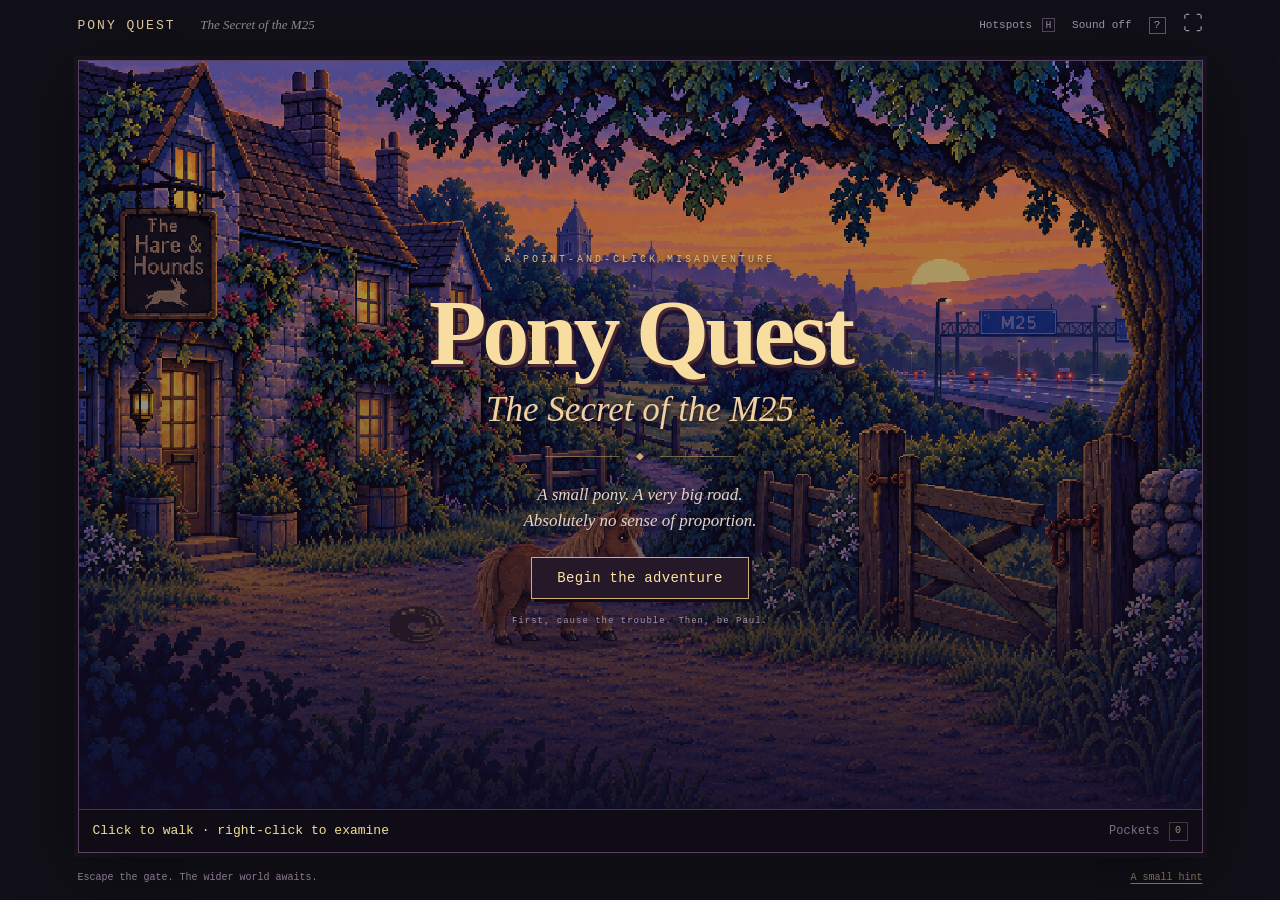
==== commit 43745d92: "Rebuild Pony Quest with illustrated scenes and pony-to-Paul story" ====
--- a/index.html
+++ b/index.html
@@ -1,1802 +1,41 @@
-<!DOCTYPE html>
+<!doctype html>
 <html lang="en">
 <head>
-<meta charset="utf-8">
-<meta name="viewport" content="width=device-width, initial-scale=1, maximum-scale=1, user-scalable=no, viewport-fit=cover">
-<meta name="mobile-web-app-capable" content="yes">
-<meta name="apple-mobile-web-app-capable" content="yes">
-<meta name="apple-mobile-web-app-status-bar-style" content="black-translucent">
-<meta name="theme-color" content="#000000">
-<title>Pony Quest: The Secret of the M25</title>
-<style>
-*{margin:0;padding:0;box-sizing:border-box}
-html,body{height:100%}
-body{background:#000;display:flex;justify-content:center;align-items:center;
-  height:100vh;height:100dvh;overflow:hidden;
-  touch-action:none;overscroll-behavior:none;
-  -webkit-user-select:none;user-select:none;-webkit-tap-highlight-color:transparent}
-canvas{image-rendering:pixelated;image-rendering:crisp-edges;cursor:none;touch-action:none}
-#fs,#mu{position:fixed;top:calc(6px + env(safe-area-inset-top));right:calc(6px + env(safe-area-inset-right));
-  z-index:9;background:rgba(0,0,0,0.55);color:#8fff8f;border:1px solid #3fbf3f;
-  font:16px monospace;line-height:1;padding:8px 10px;border-radius:4px;display:none;cursor:pointer}
-#mu{display:block;right:auto;left:calc(6px + env(safe-area-inset-left))}
-#rot{position:fixed;left:0;right:0;top:0;z-index:8;background:rgba(0,0,0,0.75);color:#e8e8a0;
-  font:12px monospace;text-align:center;padding:6px 4px calc(6px + env(safe-area-inset-top));
-  display:none;pointer-events:none}
-@media (orientation:portrait) and (pointer:coarse){ #rot{display:block} }
-</style>
+<meta charset="utf-8"><meta name="viewport" content="width=device-width, initial-scale=1, viewport-fit=cover"><meta name="theme-color" content="#111018">
+<meta name="description" content="A small pony. A very big road. An illustrated point-and-click adventure.">
+<title>Pony Quest — The Secret of the M25</title>
+<link rel="stylesheet" href="game.css"><script src="game.js" defer></script>
 </head>
 <body>
-<canvas id="c"></canvas>
-<button id="fs" title="Fullscreen">&#x26F6;</button>
-<button id="mu" title="Music">&#9835;</button>
-<div id="rot">Best played in landscape &#x1F504;</div>
-<script>
-'use strict';
-
-// ============================================================
-//  PONY QUEST: The Secret of the M25
-//  A LucasArts-style (SCUMM 9-verb) remake of the M25 incident.
-//  320x200, VGA-dithered backgrounds, speech above heads.
-// ============================================================
-
-const W = 320, H = 200;
-const SCENE_H = 144;          // playfield height
-const SENT_Y = 146;           // sentence line baseline area
-const UI_Y = 156;             // verb grid / inventory top
-const WALK_SPEED = 1.1;
-
-// ===== CANVAS =====
-const display = document.getElementById('c');
-const dctx = display.getContext('2d');
-const buf = document.createElement('canvas');
-buf.width = W; buf.height = H;
-const fctx = buf.getContext('2d');
-const bg = document.createElement('canvas');
-bg.width = W; bg.height = SCENE_H;
-const bgctx = bg.getContext('2d');
-
-let cx_ = fctx; // current draw target (swapped to bgctx for prerender)
-
-function resize() {
-  const vw = window.innerWidth, vh = window.innerHeight;
-  const dpr = window.devicePixelRatio || 1;
-  const f = Math.min(vw * dpr / W, vh * dpr / H);   // exact fit, in device px
-  const s = Math.max(1, Math.floor(f));             // integer render scale
-  display.width = W * s; display.height = H * s;
-  if (dpr >= 2 || f < 1) {
-    // hi-dpi (phones): stretch to exact fit — off-by-a-hair pixels are
-    // invisible at this density, and filling the screen matters more
-    display.style.width  = Math.floor(W * f / dpr) + 'px';
-    display.style.height = Math.floor(H * f / dpr) + 'px';
-  } else {
-    // desktop: pure integer scaling, perfectly uniform pixels
-    display.style.width  = (W * s / dpr) + 'px';
-    display.style.height = (H * s / dpr) + 'px';
-  }
-  dctx.imageSmoothingEnabled = false;
-}
-window.addEventListener('resize', resize);
-window.addEventListener('orientationchange', () => setTimeout(resize, 100));
-if (window.visualViewport) window.visualViewport.addEventListener('resize', resize);
-document.addEventListener('fullscreenchange', resize);
-resize();
-
-// ===== DRAW HELPERS =====
-function R(x,y,w,h,c) { cx_.fillStyle=c; cx_.fillRect(x,y,w,h); }
-// banded gradient with dithered seams — the VGA sky look
-function DGRAD(x,y,w,h,cols) {
-  const n=cols.length, bh=h/n;
-  for(let i=0;i<n;i++) R(x, Math.floor(y+i*bh), w, Math.ceil(bh)+1, cols[i]);
-  for(let i=1;i<n;i++) {
-    const by=Math.floor(y+i*bh);
-    cx_.fillStyle=cols[i-1];
-    for(let r=0;r<2;r++) {
-      const yy=by+r;
-      if(yy>=y+h) break;
-      for(let xx=x+((yy+r)&1); xx<x+w; xx+=2) cx_.fillRect(xx,yy,1,1);
-    }
-  }
-}
-// pixel line (no antialiasing, unlike ctx.stroke)
-function PLINE(x0,y0,x1,y1,c,w) {
-  w=w||1;
-  const dx=x1-x0, dy=y1-y0, n=Math.max(Math.abs(dx),Math.abs(dy),1);
-  cx_.fillStyle=c;
-  for(let i=0;i<=n;i++)
-    cx_.fillRect(Math.round(x0+dx*i/n), Math.round(y0+dy*i/n), w, w);
-}
-// filled pixel circle
-function PDISC(cx,cy,r,c) {
-  cx_.fillStyle=c;
-  for(let y=-r;y<=r;y++){
-    const hw=Math.floor(Math.sqrt(r*r-y*y)+0.5);
-    cx_.fillRect(Math.round(cx-hw),Math.round(cy+y),hw*2+1,1);
-  }
-}
-
-// ===== BITMAP FONT (5x7, crisp at any integer scale) =====
-const FONT5={
-A:'0E11111F111111',B:'1E11111E11111E',C:'0E11101010110E',D:'1E11111111111E',
-E:'1F10101E10101F',F:'1F10101E101010',G:'0E11101711110F',H:'1111111F111111',
-I:'0E04040404040E',J:'0702020202120C',K:'11121418141211',L:'1010101010101F',
-M:'111B1515111111',N:'11191513111111',O:'0E11111111110E',P:'1E11111E101010',
-Q:'0E11111115120D',R:'1E11111E141211',S:'0F10100E01011E',T:'1F040404040404',
-U:'1111111111110E',V:'11111111110A04',W:'1111111515150A',X:'11110A040A1111',
-Y:'11110A04040404',Z:'1F01020408101F',
-a:'00000E010F110F',b:'10101E1111111E',c:'00000F1010100F',d:'01010F1111110F',
-e:'00000E111F100E',f:'06081C08080808',g:'00000F110F010E',h:'10101E11111111',
-i:'04000C0404040E',j:'0200060202120C',k:'10101214181412',l:'0C04040404040E',
-m:'00001A15151515',n:'00001E11111111',o:'00000E1111110E',p:'00001E111E1010',
-q:'00000F110F0101',r:'00001619101010',s:'00000F100E011E',t:'08081C08080906',
-u:'0000111111130D',v:'00001111110A04',w:'0000111115150A',x:'0000110A040A11',
-y:'000011110F010E',z:'00001F0204081F',
-'0':'0E13151519110E','1':'040C040404040E','2':'0E11010608101F','3':'1F02040201110E',
-'4':'02060A121F0202','5':'1F101E0101110E','6':'0608101E11110E','7':'1F010204080808',
-'8':'0E11110E11110E','9':'0E11110F01020C',
-'.':'000000000C0C00',',':'000000000C0408','!':'04040404040004','?':'0E110102040004',
-"'":'04040800000000','"':'0A0A0A00000000',':':'000C0C000C0C00',';':'000C0C000C0408',
-'-':'0000000E000000','(':'02040808080402',')':'08040202020408','*':'0004150E150400',
-'/':'01010204081010','&':'0C12140815120D','+':'0004041F040400',
-};
-const GLYPH={};
-for(const k in FONT5){ const s=FONT5[k],r=[]; for(let i=0;i<7;i++) r.push(parseInt(s.substr(i*2,2),16)||0); GLYPH[k]=r; }
-function normTxt(t){ return String(t).replace(/—/g,'-').replace(/…/g,'...').replace(/[‘’]/g,"'").replace(/[“”]/g,'"'); }
-function textW(t,s){ s=s||1; return normTxt(t).length*6*s-s; }
-// y = TOP of glyphs. align: 'left'|'center'|'right'
-function TXT(t,x,y,c,align,s) {
-  s=s||1; t=normTxt(t);
-  if(align==='center') x-=textW(t,s)/2;
-  else if(align==='right') x-=textW(t,s);
-  x=Math.round(x); y=Math.round(y);
-  cx_.fillStyle=c;
-  for(const ch of t) {
-    const g=GLYPH[ch];
-    if(g) for(let r=0;r<7;r++){ const v=g[r]; if(!v) continue;
-      for(let col=0;col<5;col++) if(v&(16>>col)) cx_.fillRect(x+col*s,y+r*s,s,s);
-    }
-    x+=6*s;
-  }
-}
-// outlined text, LucasArts speech style (8-direction outline)
-function OTXT(t,x,y,c,align,s) {
-  for(let ox=-1;ox<=1;ox++) for(let oy=-1;oy<=1;oy++)
-    if(ox||oy) TXT(t,x+ox,y+oy,'#000',align,s);
-  TXT(t,x,y,c,align,s);
-}
-// 3x5 micro font for in-world signage (signs, posters, car livery)
-const FONT3={
-A:'25755',C:'34443',D:'65556',E:'74647',H:'55755',I:'72227',L:'44447',M:'57555',
-N:'65555',O:'75557',P:'65644',R:'65655',S:'34216',T:'72222',U:'55557',V:'55552',
-X:'55255',Y:'55222','2':'61247','5':'74616',' ':'00000',
-};
-function TXT3(t,x,y,c) {
-  cx_.fillStyle=c; x=Math.round(x); y=Math.round(y);
-  for(const ch of t) {
-    const g=FONT3[ch];
-    if(g) for(let r=0;r<5;r++){ const v=parseInt(g[r],16);
-      for(let col=0;col<3;col++) if(v&(4>>col)) cx_.fillRect(x+col,y+r,1,1);
-    }
-    x+=4;
-  }
-}
-function wrapText(t, max) {
-  t=normTxt(t);
-  const words=t.split(' '), lines=[];
-  let cur='';
-  for(const w of words) {
-    if((cur+' '+w).trim().length>max) { lines.push(cur.trim()); cur=w; }
-    else cur+=' '+w;
-  }
-  if(cur.trim()) lines.push(cur.trim());
-  return lines;
-}
-
-// ===== GAME STATE =====
-const G = {
-  screen: 'title',
-  scene: 1,
-  inventory: [],
-  flags: {},
-  player: { x:160, y:134, tx:160, ty:134, frame:0, walking:false, action:null, visible:true },
-  pony: { x:200, y:92, tx:200, ty:92, frame:0, timer:0, state:'trot' },
-  sayQ: [],            // queue of {actor,text,cb}
-  sayCur: null,        // {actor,lines,timer,cb}
-  dialog: null,        // {choices:[{label,val}],hover,cb}
-  walkCB: null,
-  transition: 0,
-  nextScene: 0,
-  tick: 0,
-  journChoices: [],
-  hoverHot: null, hoverInv: -1,
-};
-
-// one-tap interface: an armed inventory item awaiting its target
-const cur = { item:null };
-function resetCur(){ cur.item=null; }
-
-// ===== INPUT =====
-let mx=0, my=0, clicked=false, rclicked=false;
-const TOUCH = ('ontouchstart' in window) || navigator.maxTouchPoints > 0;
-function toGame(cx, cy) {
-  const r = display.getBoundingClientRect();
-  mx = Math.max(0, Math.min(W-1, Math.floor((cx - r.left) / (r.width / W))));
-  my = Math.max(0, Math.min(H-1, Math.floor((cy - r.top) / (r.height / H))));
-}
-display.addEventListener('mousemove', e => toGame(e.clientX, e.clientY));
-display.addEventListener('click', () => { initAudio(); clicked=true; });
-display.addEventListener('contextmenu', e => { e.preventDefault(); rclicked=true; });
-
-// --- touch: a single tap does everything ---
-let touchCur=null;
-display.addEventListener('touchstart', e => {
-  e.preventDefault();
-  initAudio();
-  const t=e.changedTouches[0];
-  toGame(t.clientX, t.clientY);
-  touchCur={x:mx, y:my, moved:false};
-}, {passive:false});
-display.addEventListener('touchmove', e => {
-  e.preventDefault();
-  const t=e.changedTouches[0];
-  toGame(t.clientX, t.clientY);
-  if(touchCur && (Math.abs(mx-touchCur.x)>6 || Math.abs(my-touchCur.y)>6)) touchCur.moved=true;
-}, {passive:false});
-display.addEventListener('touchend', e => {
-  e.preventDefault();
-  // first tap on the title screen doubles as the fullscreen gesture (Android)
-  if(G.screen==='title' && document.fullscreenEnabled && !document.fullscreenElement)
-    document.documentElement.requestFullscreen({navigationUI:'hide'}).catch(()=>{});
-  if(touchCur && !touchCur.moved) clicked=true;
-  touchCur=null;
-}, {passive:false});
-display.addEventListener('touchcancel', () => { touchCur=null; });
-
-// --- fullscreen toggle button (hidden where unsupported, e.g. iOS Safari) ---
-const fsBtn=document.getElementById('fs');
-if(document.fullscreenEnabled) {
-  fsBtn.style.display='block';
-  const fsToggle=e => {
-    e.preventDefault(); e.stopPropagation();
-    if(document.fullscreenElement) document.exitFullscreen();
-    else document.documentElement.requestFullscreen({navigationUI:'hide'}).catch(()=>{});
-  };
-  fsBtn.addEventListener('click', fsToggle);
-  fsBtn.addEventListener('touchend', fsToggle, {passive:false});
-}
-
-// ===== CHIPTUNE (tiny WebAudio sequencer: square lead, triangle bass, hats) =====
-let AC=null, masterGain=null, noiseBuf=null, musicOn=true, seqNext=0, seqStep=0;
-const STEP8=60/132/2;   // one 8th note at 132 BPM
-// melody / bassline as MIDI notes, 0 = rest; 8 bars of 8ths, loops forever
-const TUNE_M=[
-  76,0,79,0,84,84,79,0,   76,0,79,0,74,0,79,0,
-  77,0,81,0,84,84,81,0,   79,77,76,74,72,0,67,0,
-  72,76,79,81,83,0,79,0,  84,0,83,81,79,0,76,0,
-  77,81,84,0,83,79,77,0,  76,74,72,74,72,0,0,0,
-];
-const TUNE_B=[
-  48,0,55,0,48,0,55,0,  43,0,50,0,43,0,50,0,
-  41,0,48,0,41,0,48,0,  48,0,55,0,43,0,55,0,
-  48,0,55,0,48,0,55,0,  45,0,52,0,45,0,52,0,
-  41,0,48,0,41,0,48,0,  43,0,43,0,48,0,48,0,
-];
-function initAudio(){
-  if(AC) return;
-  try{ AC=new (window.AudioContext||window.webkitAudioContext)(); }catch(e){ return; }
-  masterGain=AC.createGain(); masterGain.gain.value=0.13; masterGain.connect(AC.destination);
-  noiseBuf=AC.createBuffer(1,(AC.sampleRate*0.1)|0,AC.sampleRate);
-  const d=noiseBuf.getChannelData(0);
-  for(let i=0;i<d.length;i++) d[i]=Math.random()*2-1;
-  seqNext=AC.currentTime+0.1; seqStep=0;
-  setInterval(seqSchedule,80);
-}
-function blip(type,midi,t,dur,vol){
-  const o=AC.createOscillator(), g=AC.createGain();
-  o.type=type; o.frequency.value=440*Math.pow(2,(midi-69)/12);
-  g.gain.setValueAtTime(vol,t);
-  g.gain.exponentialRampToValueAtTime(0.001,t+dur);
-  o.connect(g); g.connect(masterGain);
-  o.start(t); o.stop(t+dur+0.02);
-}
-function tsss(t,dur,vol){
-  const s=AC.createBufferSource(); s.buffer=noiseBuf;
-  const f=AC.createBiquadFilter(); f.type='highpass'; f.frequency.value=6500;
-  const g=AC.createGain();
-  g.gain.setValueAtTime(vol,t);
-  g.gain.exponentialRampToValueAtTime(0.001,t+dur);
-  s.connect(f); f.connect(g); g.connect(masterGain);
-  s.start(t); s.stop(t+dur+0.02);
-}
-function seqSchedule(){
-  if(AC.state==='suspended') AC.resume();
-  while(seqNext<AC.currentTime+0.3){
-    if(musicOn){
-      const i=seqStep, t=seqNext;
-      if(TUNE_M[i]) blip('square',TUNE_M[i],t,STEP8*0.9,0.22);
-      if(TUNE_B[i]) blip('triangle',TUNE_B[i],t,STEP8*0.95,0.5);
-      if(i%2===0) tsss(t,0.03,0.05);
-      if(i%8===4) tsss(t,0.09,0.11);
-    }
-    seqStep=(seqStep+1)%TUNE_M.length;
-    seqNext+=STEP8;
-  }
-}
-const muBtn=document.getElementById('mu');
-const muToggle=e=>{
-  e.preventDefault(); e.stopPropagation();
-  musicOn=!musicOn;
-  muBtn.style.opacity=musicOn?'1':'0.35';
-  initAudio();
-};
-muBtn.addEventListener('click',muToggle);
-muBtn.addEventListener('touchend',muToggle,{passive:false});
-
-// ===== SPEECH (text above heads, LucasArts style) =====
-const VOICE = {
-  paul:   '#ffffff',
-  pony:   '#d8a838',
-  journ:  '#ff88cc',
-  phone:  '#ffff55',
-  radio:  '#ffff55',
-  cop:    '#88ddff',
-  narr:   '#55ffff',
-};
-function say(actor, text, cb) { G.sayQ.push({actor,text,cb:cb||null}); }
-function sayP(text, cb) { say('paul', text, cb); }
-function advanceSay() {
-  const c = G.sayCur;
-  G.sayCur = null;
-  if(c && c.cb) c.cb();
-}
-function updateSay() {
-  if(!G.sayCur && G.sayQ.length) {
-    const n = G.sayQ.shift();
-    G.sayCur = { actor:n.actor, lines:wrapText(n.text, 30), timer:Math.max(110, n.text.length*3.2), cb:n.cb };
-  }
-  if(G.sayCur) {
-    G.sayCur.timer--;
-    if(G.sayCur.timer<=0) advanceSay();
-  }
-}
-function sayBusy(){ return G.sayCur!==null || G.sayQ.length>0; }
-function actorAnchor(actor) {
-  switch(actor) {
-    case 'paul':  return {x:G.player.x, y:G.player.y-38};
-    case 'pony':  return {x:G.pony.x,   y:G.pony.y-26};
-    case 'journ': return {x:210, y:124-40};
-    case 'phone': return {x:36,  y:78};
-    case 'radio': return {x:60,  y:78};
-    case 'cop':   return {x:G.scene===2?115:40, y:G.scene===2?100:64};
-    case 'narr':  return {x:160, y:14};
-  }
-  return {x:160,y:14};
-}
-function drawSay() {
-  const s=G.sayCur;
-  if(!s) return;
-  const a=actorAnchor(s.actor);
-  let wmax=0;
-  for(const l of s.lines) wmax=Math.max(wmax, textW(l));
-  let sx=Math.max(wmax/2+3, Math.min(W-wmax/2-3, a.x));
-  let sy=a.y - (s.lines.length-1)*9 - 7;
-  sy=Math.max(3, sy);
-  for(let i=0;i<s.lines.length;i++)
-    OTXT(s.lines[i], sx, sy+i*9, VOICE[s.actor]||'#fff', 'center');
-}
-
-// ===== DIALOG CHOICES (bottom panel, MI style) =====
-function showChoices(choices, cb) { G.dialog={choices, hover:-1, cb}; }
-
-// ===== INVENTORY =====
-function addItem(id,name,desc){ if(!G.inventory.find(i=>i.id===id)) G.inventory.push({id,name,desc}); }
-function hasItem(id){ return G.inventory.some(i=>i.id===id); }
-function removeItem(id){ G.inventory=G.inventory.filter(i=>i.id!==id); }
-
-function drawItemIcon(id,x,y) {
-  switch(id) {
-    case 'rope':
-      PDISC(x+5,y+6,4,'#a08040');
-      PDISC(x+5,y+6,2,'#000');
-      R(x+3,y+3,2,1,'#c0a060'); R(x+8,y+8,2,2,'#806030');
-      break;
-    case 'apple':
-      R(x+3,y+4,6,5,'#c81c1c'); R(x+4,y+3,4,7,'#c81c1c');
-      R(x+4,y+4,2,2,'#f06048'); R(x+5,y+1,1,3,'#5a3a1a'); R(x+6,y+2,2,1,'#2a8828');
-      break;
-    case 'auth':
-      R(x+2,y+1,8,10,'#e8e8e0'); R(x+9,y+1,1,10,'#b8b8b0');
-      R(x+3,y+3,5,1,'#666'); R(x+3,y+5,6,1,'#666'); R(x+3,y+7,4,1,'#666');
-      R(x+7,y+8,2,2,'#b02020');
-      break;
-  }
-}
-
-// ===== SPRITES =====
-function drawPaul(px,py,frame,walking,action,talking) {
-  px=Math.floor(px); py=Math.floor(py);
-  const f=Math.floor(frame)%4;
-  const bob = walking && (f===1||f===3) ? 1 : 0;
-  const x=px-7, y=py-36+bob;
-  // soft shadow
-  cx_.fillStyle='rgba(0,0,0,0.3)'; cx_.fillRect(x,py-1,15,2); cx_.fillRect(x+2,py+1,11,1);
-  let ll=0, rl=0, al=0, ar=0;
-  if(walking){ if(f===0){ll=-2;rl=2;al=2;ar=-2;} else if(f===2){ll=2;rl=-2;al=-2;ar=2;} }
-  // ---- legs: dark trousers with crease highlight ----
-  R(x+3+ll, y+27, 4, 8, '#1e2946'); R(x+4+ll, y+27, 1, 8, '#2a3a5e');
-  R(x+8+rl, y+27, 4, 8, '#1e2946'); R(x+9+rl, y+27, 1, 8, '#2a3a5e');
-  // shoes
-  R(x+3+ll, y+34, 5, 2, '#0a0a0a'); R(x+3+ll, y+34, 4, 1, '#222');
-  R(x+8+rl, y+34, 5, 2, '#0a0a0a'); R(x+8+rl, y+34, 4, 1, '#222');
-  // ---- torso: crisp white shirt, shaded right side ----
-  R(x+2, y+13, 11, 12, '#f0f0f6');
-  R(x+11, y+13, 2, 12, '#c8c8d8');           // shade
-  R(x+2, y+13, 1, 12, '#fbfbff');            // light edge
-  // epaulettes
-  R(x+2, y+13, 3, 2, '#1e2946'); R(x+10, y+13, 3, 2, '#1e2946');
-  R(x+3, y+13, 1, 1, '#8a94b0'); R(x+11, y+13, 1, 1, '#8a94b0');
-  // collar + black tie
-  R(x+6, y+12, 3, 1, '#fbfbff');
-  R(x+6, y+13, 3, 2, '#14181f');             // knot
-  R(x+7, y+15, 2, 6, '#14181f');
-  R(x+6, y+20, 2, 2, '#14181f');             // tie tip swing
-  // chest radio (clipped, very 2003)
-  R(x+3, y+16, 3, 4, '#181820'); R(x+3, y+16, 3, 1, '#33333f'); R(x+4, y+15, 1, 1, '#555');
-  // pocket line
-  R(x+9, y+17, 3, 1, '#c8c8d8');
-  // ---- duty belt with pouches ----
-  R(x+2, y+25, 11, 2, '#0e1219');
-  R(x+6, y+25, 2, 2, '#9aa0ae');             // buckle
-  R(x+2, y+25, 2, 3, '#1a1f2a');             // pouch L
-  R(x+11, y+25, 2, 3, '#1a1f2a');            // pouch R
-  // ---- arms ----
-  if(action==='phone') {
-    R(x-1, y+14, 3, 6, '#e8e8f0'); R(x, y+10, 3, 4, '#e0b088');   // hand to ear
-    R(x+1, y+9, 2, 3, '#181820');                                  // the phone
-    R(x+12, y+15+ar, 3, 8, '#e8e8f0'); R(x+12, y+22+ar, 3, 2, '#e0b088');
-  } else if(action==='calm') {
-    R(x+12, y+15, 6, 3, '#e8e8f0'); R(x+17, y+15, 3, 3, '#e0b088'); // arm out
-    R(x-1, y+15, 3, 8, '#e8e8f0'); R(x-1, y+22, 3, 2, '#e0b088');
-  } else {
-    R(x-1, y+14+al, 3, 9, '#e8e8f0'); R(x-2, y+14+al, 1, 8, '#c8c8d8');
-    R(x-1, y+22+al, 3, 2, '#e0b088');
-    R(x+12, y+14+ar, 3, 9, '#d8d8e4'); R(x+14, y+14+ar, 1, 8, '#b8b8c8');
-    R(x+12, y+22+ar, 3, 2, '#d0a078');
-  }
-  // ---- head ----
-  R(x+3, y+5, 9, 8, '#e0b088');
-  R(x+10, y+5, 2, 8, '#c09068');             // face shade
-  R(x+2, y+7, 1, 3, '#e0b088'); R(x+12, y+7, 1, 3, '#c09068'); // ears
-  R(x+2, y+5, 1, 2, '#6a4a2a'); R(x+12, y+5, 1, 2, '#5a3c20'); // sideburns
-  // eyes with whites (blink)
-  if(G.tick%140>8) {
-    R(x+4,y+7,2,1,'#fff'); R(x+8,y+7,2,1,'#fff');
-    R(x+5,y+7,1,1,'#203040'); R(x+9,y+7,1,1,'#203040');
-  } else { R(x+4,y+7,2,1,'#c09068'); R(x+8,y+7,2,1,'#c09068'); }
-  R(x+7,y+9,1,1,'#c09068');                  // nose
-  // mouth (talk flap)
-  if(talking && Math.floor(G.tick/6)%2) R(x+6,y+11,3,2,'#7a4030');
-  else R(x+6,y+11,3,1,'#b07858');
-  // ---- peaked cap ----
-  R(x+2, y, 11, 4, '#1c2a4a');
-  R(x+2, y, 11, 1, '#2e4068');               // crown highlight
-  R(x+2, y+3, 11, 1, '#0e1628');             // cap band
-  R(x+1, y+4, 13, 1, '#0a0f1c');             // visor
-  R(x+3, y+5, 9, 1, '#060a12');              // visor shadow on brow
-  R(x+7, y+1, 1, 2, '#d0d0dc');              // badge
-}
-
-function drawPonySprite(px,py,frame,state) {
-  px=Math.floor(px); py=Math.floor(py);
-  const f=Math.floor(frame)%4;
-  const bob=(state==='trot'||state==='approach') && (f===1||f===3) ? 1 : 0;
-  const x=px-14, y=py-21+bob;
-  cx_.fillStyle='rgba(0,0,0,0.25)'; cx_.fillRect(x-2,py-1,28,2);
-  let fl=0, bl=0;
-  if(state==='trot'||state==='approach'){ if(f<2){fl=-1;bl=1;}else{fl=1;bl=-1;} }
-  const COAT='#c08a18', COATL='#e0aa30', COATD='#94660a', DEEP='#6e4c06';
-  const MANE='#4a2c10', MANEL='#6a452a', HOOF='#241a0e';
-  // ---- legs: sturdy, knee-jointed ----
-  const leg=(lx,off)=>{
-    R(x+lx, y+13, 3, 4, COATD);
-    R(x+lx, y+13, 1, 4, COAT);
-    R(x+lx+off, y+16, 3, 4, COATD);
-    R(x+lx+off, y+19, 3, 2, HOOF);
-  };
-  leg(6,fl); leg(10,bl); leg(18,fl); leg(22,bl);
-  // ---- the round Shetland barrel ----
-  R(x+5, y+2, 20, 2, COAT);                   // rounded top
-  R(x+4, y+4, 22, 10, COAT);                  // body
-  R(x+6, y+2, 18, 1, COATL);                  // back highlight
-  R(x+7, y+5, 10, 5, COATL);                  // shoulder light
-  R(x+5, y+11, 21, 3, COATD);                 // belly shade
-  R(x+6, y+14, 18, 1, DEEP);                  // belly edge
-  R(x+21, y+3, 5, 11, COATD);                 // rump shade
-  R(x+23, y+5, 3, 7, DEEP);                   // deep rump
-  // ---- tail: thick and swishy ----
-  R(x+25, y+2, 4, 4, MANE); R(x+27, y+5, 3, 6, MANE); R(x+28, y+10, 2, 5, MANE);
-  R(x+25, y+2, 1, 4, MANEL); R(x+27, y+6, 1, 4, MANEL);
-  // ---- head group (drops when eating) ----
-  const hd = state==='eating' ? 4 : 0;
-  R(x+1, y+2+hd, 8, 9, COAT);                 // thick neck
-  R(x+1, y+2+hd, 8, 1, COATL);
-  R(x-4, y-1+hd, 9, 7, COAT);                 // head
-  R(x-4, y-1+hd, 9, 1, COATL);
-  R(x-7, y+1+hd, 4, 5, COAT);                 // muzzle
-  R(x-7, y+3+hd, 4, 3, COATD);
-  R(x-7, y+2+hd, 1, 1, HOOF);                 // nostril
-  R(x-4, y+hd, 2, 5, '#ecdcbc');              // blaze!
-  R(x-2, y+1+hd, 2, 2, '#fff');               // eye: big and up to something
-  R(x-1, y+1+hd, 1, 2, '#180f06');
-  R(x+1, y-4+hd, 2, 4, COAT);                 // ears (small, Shetland-issue)
-  R(x+1, y-4+hd, 1, 3, COATD);
-  R(x+4, y-4+hd, 2, 3, COAT);
-  // ---- the famous mane: huge and shaggy ----
-  R(x-1, y-3+hd, 3, 3, MANE);                 // forelock
-  R(x-2, y-2+hd, 2, 2, MANE);
-  R(x+2, y-3+hd, 6, 3, MANE);                 // crest
-  R(x+6, y-1+hd, 4, 5, MANE);                 // down the neck
-  R(x+8, y+2+hd, 4, 4, MANE);
-  R(x+11, y+4, 3, 3, MANE);                   // withers tuft
-  R(x+3, y-3+hd, 4, 1, MANEL);
-  R(x+7, y+hd, 2, 2, MANEL);
-  R(x+7, y+4+hd, 1, 2, MANE);                 // shaggy fringe
-  R(x+10, y+6+hd, 1, 2, MANE);
-  R(x+13, y+6, 1, 2, MANE);
-  // munching jaw when eating
-  if(state==='eating' && Math.floor(G.tick/10)%2) {
-    R(x-7, y+5+hd, 4, 2, COATD); R(x-6, y+7+hd, 3, 1, '#3a2a14');
-  }
-  // rope to Paul
-  if(state==='roped'||state==='calm') {
-    PLINE(x-3, y+3, G.player.x+5, G.player.y-14, '#a08040');
-    R(x-5, y+hd, 1, 6, '#a08040'); R(x-6, y+3+hd, 5, 1, '#8a6c34'); // halter
-  }
-}
-
-function drawJournalist(jx,jy,talking) {
-  jx=Math.floor(jx); jy=Math.floor(jy);
-  const x=jx-7, y=jy-36;
-  cx_.fillStyle='rgba(0,0,0,0.3)'; cx_.fillRect(x,jy-1,15,2); cx_.fillRect(x+2,jy+1,11,1);
-  // legs: khaki with shading
-  R(x+3, y+27, 4, 8, '#8a7a56'); R(x+4, y+27, 1, 8, '#9c8c66');
-  R(x+8, y+27, 4, 8, '#8a7a56'); R(x+9, y+27, 1, 8, '#7a6a48');
-  // wellies (she came prepared; it IS Horse & Hound)
-  R(x+3, y+31, 4, 5, '#2e3a28'); R(x+8, y+31, 4, 5, '#2e3a28');
-  R(x+3, y+34, 5, 2, '#1c2418'); R(x+8, y+34, 5, 2, '#1c2418');
-  // waxed green jacket, shaded
-  R(x+2, y+13, 11, 13, '#2e5e26');
-  R(x+2, y+13, 11, 1, '#427a36');
-  R(x+11, y+13, 2, 13, '#1f4419');
-  R(x+7, y+14, 1, 11, '#1f4419');           // zip line
-  R(x+3, y+21, 3, 4, '#264e20'); R(x+9, y+21, 3, 4, '#264e20'); // big pockets
-  R(x+3, y+21, 3, 1, '#427a36'); R(x+9, y+21, 3, 1, '#427a36');
-  // corduroy collar
-  R(x+3, y+12, 9, 2, '#6a4e28');
-  // press lanyard
-  R(x+6, y+14, 1, 5, '#c03838'); R(x+8, y+14, 1, 5, '#c03838');
-  R(x+6, y+19, 3, 3, '#e8e8e0'); R(x+7, y+20, 1, 1, '#c03838');
-  // left arm down
-  R(x-1, y+14, 3, 9, '#2e5e26'); R(x-1, y+22, 3, 2, '#e0b088');
-  // right arm holds notepad
-  R(x+12, y+14, 3, 5, '#2e5e26');
-  R(x+13, y+18, 7, 9, '#f0f0e4');           // notepad
-  R(x+13, y+18, 7, 1, '#c8c8b8');           // spiral
-  R(x+14, y+21, 5, 1, '#999'); R(x+14, y+23, 5, 1, '#999'); R(x+14, y+25, 3, 1, '#999');
-  const scrib = talking && Math.floor(G.tick/8)%2 ? 1:0;
-  R(x+15+scrib, y+24, 2, 3, '#e0b088');     // scribbling hand
-  R(x+16+scrib, y+22, 1, 3, '#3050c0');     // biro
-  // head
-  R(x+3, y+5, 9, 8, '#e0b088');
-  R(x+10, y+5, 2, 8, '#c09068');
-  if(G.tick%170>8) {
-    R(x+4,y+8,2,1,'#fff'); R(x+8,y+8,2,1,'#fff');
-    R(x+5,y+8,1,1,'#254020'); R(x+9,y+8,1,1,'#254020');
-  }
-  R(x+7,y+10,1,1,'#c09068');
-  if(talking && Math.floor(G.tick/6)%2) R(x+6,y+12,3,2,'#8a3a3a');
-  else R(x+6,y+12,3,1,'#a05858');
-  // blonde bob with highlight
-  R(x+2, y, 11, 5, '#d4a030');
-  R(x+2, y, 11, 1, '#e8bc48');
-  R(x+1, y+2, 3, 9, '#d4a030'); R(x+11, y+2, 3, 9, '#b8882a');
-  R(x+1, y+2, 1, 8, '#e8bc48');
-  R(x+2, y+4, 2, 2, '#d4a030');              // fringe over brow
-}
-
-function drawPoliceCarBody(x,y) {
-  // ground shadow
-  DITH(x-1,y+13,43,3,'#24262c');
-  // silhouette
-  R(x-1, y-1, 42, 12, '#10141c');
-  R(x+2, y-6, 29, 6, '#10141c');
-  // body: white with shading
-  R(x, y, 40, 10, '#f2f4f6');
-  R(x, y, 40, 1, '#ffffff');
-  R(x, y+7, 40, 3, '#c6cad2');
-  // cab roof
-  R(x+3, y-5, 27, 5, '#e8ecf0');
-  R(x+3, y-5, 27, 1, '#f8fafc');
-  // windows with glints
-  R(x+5, y-4, 10, 4, '#22384e'); R(x+6, y-4, 3, 2, '#48688c');
-  R(x+17, y-4, 11, 4, '#22384e'); R(x+18, y-4, 3, 2, '#48688c');
-  R(x+15, y-4, 2, 4, '#d0d4da');              // pillar
-  // livery
-  TXT3('POLICE', x+9, y+1, '#12308a');
-  // battenburg skirt, full length
-  for(let i=0;i<8;i++) R(x+i*5, y+6, 5, 3, i%2 ? '#0a40c0' : '#ffcf00');
-  // bumpers + lights
-  R(x-1, y+2, 1, 6, '#9aa0a8'); R(x+40, y+2, 1, 6, '#9aa0a8');
-  R(x+38, y+1, 2, 2, '#ffe9a0'); R(x, y+1, 2, 2, '#c02020');
-  // wheels: round, hubbed
-  PDISC(x+8, y+11, 4, '#0a0a0c'); PDISC(x+8, y+11, 2, '#34343c'); R(x+7, y+10, 2, 1, '#9a9aa4');
-  PDISC(x+32, y+11, 4, '#0a0a0c'); PDISC(x+32, y+11, 2, '#34343c'); R(x+31, y+10, 2, 1, '#9a9aa4');
-  // lightbar base
-  R(x+9, y-7, 15, 2, '#20242c');
-}
-function drawCarLights(x,y) {
-  const f1 = Math.floor(G.tick/8)%2===0;
-  R(x+9,  y-8, 6, 2, f1?'#5566ff':'#1c2050');
-  R(x+18, y-8, 6, 2, f1?'#1c2050':'#5566ff');
-  if(f1) R(x+8, y-9, 8, 1, 'rgba(90,110,255,0.5)');
-  else   R(x+17, y-9, 8, 1, 'rgba(90,110,255,0.5)');
-}
-
-// ============================================================
-//  BACKGROUNDS (prerendered to bg canvas on scene init)
-// ============================================================
-
-function renderBG(n) {
-  cx_ = bgctx;
-  cx_.clearRect(0,0,W,SCENE_H);
-  if(n===1) renderStation();
-  else if(n===2) renderMotorway();
-  else renderPress();
-  cx_ = fctx;
-}
-
-// 50% checkerboard dither overlay
-function DITH(x,y,w,h,c,par) {
-  cx_.fillStyle=c;
-  for(let yy=y;yy<y+h;yy++)
-    for(let xx=x+((yy+(par||0))&1);xx<x+w;xx+=2)
-      cx_.fillRect(xx,yy,1,1);
-}
-// deterministic speckle
-function SPECK(x,y,w,h,c,mod,lim) {
-  cx_.fillStyle=c;
-  for(let xx=x;xx<x+w;xx++)
-    for(let yy=y;yy<y+h;yy++)
-      if((xx*7+yy*13)%mod<lim) cx_.fillRect(xx,yy,1,1);
-}
-
-// --- Scene 1: Thames Valley Police station office, 6:30 AM ---
-function renderStation() {
-  // ceiling with tile seams
-  R(0,0,W,8,'#cfcabb');
-  R(0,7,W,1,'#a8a294');
-  for(let tx=20;tx<W;tx+=40) R(tx,0,1,7,'#bab4a5');
-  // strip light + glow halo
-  R(108,2,104,4,'#fffbe8'); R(110,3,100,2,'#ffffff');
-  R(106,2,2,4,'#8a8a80'); R(212,2,2,4,'#8a8a80');
-  DITH(96,6,128,3,'#fdf6d8');
-  // wall: warm plaster, darker at corners, dither seams
-  DGRAD(0,8,W,62,['#c8a878','#c0a070','#b89868']);
-  DITH(0,8,26,62,'#a88a5c'); DITH(294,8,26,62,'#a88a5c',1);
-  DITH(96,8,128,20,'#d4b484');            // light pool on wall
-  // dado rail + lower panel wall
-  R(0,70,W,3,'#7a5c38'); R(0,70,W,1,'#8f7046');
-  DGRAD(0,73,W,20,['#9a7a4e','#8f7046']);
-  for(let vx=8;vx<W;vx+=24) R(vx,74,1,18,'#84663e');
-  R(0,93,W,3,'#5a4228'); R(0,93,W,1,'#6e5232');   // skirting
-  // floor: blue-grey lino tiles, grout lines + sparse speckle
-  DGRAD(0,96,W,SCENE_H-96,['#7a808a','#737982','#6a707a','#626870']);
-  for(let ty=104;ty<SCENE_H;ty+=12) R(0,ty,W,1,'#585e66');
-  for(let ty=96;ty<SCENE_H;ty+=12) {
-    const row=((ty-96)/12|0)%2*11;
-    for(let tx=row;tx<W;tx+=22) R(tx,ty,1,Math.min(12,SCENE_H-ty),'#585e66');
-  }
-  SPECK(0,97,W,SCENE_H-97,'#868c96',23,2);
-  SPECK(0,97,W,SCENE_H-97,'#5a6068',29,2);
-  // strip light pool
-  SPECK(104,98,112,24,'#8e949e',3,1);
-  SPECK(124,122,72,16,'#8a9099',4,1);
-  // ---- window (left): night outside ----
-  R(10,16,68,68,'#4a3820');                // outer frame
-  R(12,18,64,64,'#6a5230'); R(12,18,64,2,'#7e6440'); R(12,18,2,64,'#7e6440');
-  R(16,22,56,56,'#0e1430');                // glass base
-  DGRAD(16,22,56,56,['#0e1430','#141c3e','#1c264e','#242f5c']);
-  // distant town: rooftops + lit windows
-  R(16,62,18,16,'#0a0e22'); R(38,58,14,20,'#0a0e22'); R(56,64,16,14,'#0a0e22');
-  R(20,66,2,2,'#f0d878'); R(26,70,2,2,'#d8b850'); R(42,62,2,2,'#f0d878');
-  R(46,68,2,2,'#c8a840'); R(60,68,2,2,'#f0d878'); R(66,72,2,2,'#d8b850');
-  // streetlamp
-  R(50,56,1,12,'#1c2440'); R(48,54,5,2,'#f8c860'); R(49,56,3,1,'#8a6c30');
-  // moon with craters
-  PDISC(62,30,6,'#3a4478');                // soft rim
-  PDISC(62,30,5,'#e8e8d0'); PDISC(60,29,4,'#f4f4e2');
-  R(63,31,2,1,'#d0d0b8'); R(60,28,1,1,'#d8d8c0');
-  // stars
-  R(22,26,1,1,'#c8ccf0'); R(34,32,1,1,'#9aa0d0'); R(68,44,1,1,'#c8ccf0'); R(28,44,1,1,'#8a90c0');
-  // glazing bars + sill
-  R(42,22,4,56,'#6a5230'); R(42,22,4,1,'#7e6440');
-  R(16,48,56,4,'#6a5230'); R(16,48,56,1,'#7e6440');
-  R(10,82,68,4,'#7e6440'); R(10,85,68,1,'#4a3820'); // sill
-  R(14,86,60,3,'#3a2c18');                 // sill shadow
-  // glass reflection streak
-  DITH(18,24,6,20,'#3a4470');
-  // ---- door (centre) ----
-  R(126,16,50,80,'#3a2410');               // frame
-  R(128,18,46,78,'#54381c'); R(128,18,46,2,'#68482a');
-  // EXIT sign, glowing
-  R(135,19,32,11,'#0a2c10');
-  R(136,20,30,9,'#0c3a14'); R(137,21,28,7,'#136020');
-  R(137,21,28,1,'#1c7a30');
-  TXT3('EXIT',144,23,'#8aff9a');
-  // door slab
-  R(132,31,38,65,'#6a4a26');
-  R(132,31,38,1,'#7e5c34'); R(132,31,1,65,'#7e5c34');
-  for(let gy=33;gy<94;gy+=4) R(134,gy,34,1,'#63451f'); // grain
-  // recessed panels
-  const pnl=(px,pyy,pw,ph)=>{ R(px,pyy,pw,ph,'#4e3416'); R(px+1,pyy+1,pw-2,ph-2,'#5c3e1c');
-    R(px,pyy,pw,1,'#3a2610'); R(px,pyy,1,ph,'#3a2610'); R(px+1,pyy+ph-1,pw-1,1,'#7e5c34'); };
-  pnl(136,35,14,26); pnl(152,35,14,26);
-  pnl(136,65,14,26); pnl(152,65,14,26);
-  R(165,62,5,2,'#d8c890'); R(165,62,5,1,'#f0e4b0'); R(168,64,2,3,'#b8a870'); // brass handle
-  R(126,16,2,80,'#2a1a0c');                // hinge-side shadow
-  // ---- clock: proper pixel circle ----
-  PDISC(218,34,11,'#3a2a1a');
-  PDISC(218,34,9,'#f0ecd8');
-  R(218,26,1,2,'#555'); R(218,40,1,2,'#555'); R(210,34,2,1,'#555'); R(224,34,2,1,'#555');
-  PLINE(218,34,218,41,'#1a1a1a');          // minute: 30
-  PLINE(218,34,213,36,'#1a1a1a');          // hour: ~6:30
-  R(218,34,1,1,'#802020');
-  R(214,46,9,2,'#2a1e10');                 // wall shadow under clock
-  // ---- notice board: cork with pinned clutter ----
-  R(230,22,58,48,'#4e3618');
-  R(232,24,54,44,'#5e4220'); R(232,24,54,1,'#6e5030');
-  R(235,27,48,38,'#b08c58');
-  SPECK(235,27,48,38,'#9a7848',7,2); SPECK(235,27,48,38,'#c0a068',11,2);
-  // fun run flyer
-  R(238,30,16,13,'#f0ead4'); R(240,33,12,1,'#888'); R(240,36,9,1,'#888'); R(240,39,11,1,'#bbb');
-  R(245,30,1,1,'#c02020');
-  // MISSING CAT poster (Sgt Willis lives in hope)
-  R(257,31,21,15,'#ffe9a8'); R(259,33,17,1,'#666');
-  R(263,36,7,6,'#8a8a8a'); R(264,37,2,1,'#333'); R(268,37,2,1,'#333'); // cat face
-  R(262,35,2,2,'#8a8a8a'); R(269,35,2,2,'#8a8a8a');                    // ears
-  R(267,31,1,1,'#2020c0');
-  // kettle memo
-  R(240,46,15,16,'#a8d4f0'); R(242,49,11,1,'#557'); R(242,52,9,1,'#557'); R(242,55,11,1,'#557');
-  R(247,46,1,1,'#c02020');
-  // rota grid
-  R(259,48,22,14,'#f0d8a8');
-  for(let gx=261;gx<279;gx+=5) R(gx,50,1,10,'#a08850');
-  for(let gy=50;gy<60;gy+=4) R(261,gy,18,1,'#a08850');
-  R(270,48,1,1,'#20a040');
-  // ---- coat rack (right wall) ----
-  R(303,42,5,54,'#54381c'); R(303,42,2,54,'#68482a');
-  R(294,46,18,4,'#54381c'); R(294,46,18,1,'#68482a');
-  R(295,50,2,3,'#3a2610'); R(306,50,2,3,'#3a2610'); // hooks
-  // Paul's hi-vis on the near hook
-  R(292,52,8,15,'#e8d820'); R(292,52,8,3,'#f4ec4c'); R(293,58,6,2,'#c8c8c8');
-  // ---- filing cabinet ----
-  R(176,54,32,42,'#7e8288');
-  R(176,54,32,2,'#9ea2a8'); R(176,54,2,42,'#8e9298');
-  R(206,54,2,42,'#5e6268');
-  for(let d=0;d<3;d++) {
-    R(180,59+d*12,24,10,'#6e7278');
-    R(180,59+d*12,24,1,'#8e9298');
-    R(180,68+d*12,24,1,'#52565c');
-    R(188,62+d*12,8,3,'#4e5258'); R(189,63+d*12,6,1,'#9ea2a8'); // recessed handle
-    R(182,61+d*12,4,3,'#d8d8d0');                                // label slot
-  }
-  // kettle of contention, on top
-  R(184,47,13,8,'#c8ccd2'); R(184,47,13,2,'#e2e6ea'); R(196,49,3,4,'#c8ccd2');
-  R(186,45,8,2,'#3a3a40'); R(182,50,2,3,'#8a8e94');
-  R(176,96,32,3,'#4a4e54');                // cabinet floor shadow
-  // ---- poster left of door: Thames Valley Police ----
-  R(93,31,30,42,'#1a1408');                    // wooden frame
-  R(94,32,28,40,'#0e2a56');                    // deep blue field
-  R(94,32,28,1,'#2a4a86'); R(94,32,1,40,'#1e3a70');
-  R(95,34,26,1,'#c8d4e8'); R(95,69,26,1,'#8aa0c0');   // keyline border
-  R(95,34,1,36,'#c8d4e8'); R(120,34,1,36,'#8aa0c0');
-  // crown
-  R(105,36,6,2,'#d8b030');
-  R(105,35,1,1,'#f0d060'); R(107,34,2,1,'#f0d060'); R(110,35,1,1,'#f0d060');
-  // shield
-  R(104,39,8,6,'#d8b030');
-  R(105,45,6,2,'#d8b030'); R(106,47,4,1,'#d8b030'); R(107,48,2,1,'#b89020');
-  R(104,39,8,1,'#f0d060'); R(104,39,1,6,'#f0d060');
-  R(106,41,4,4,'#0e2a56');                     // inner field
-  R(107,42,2,2,'#d8b030');
-  TXT3('THAMES',97,52,'#dce8f4');
-  TXT3('VALLEY',97,58,'#dce8f4');
-  TXT3('POLICE',97,64,'#f0d060');
-  // ---- desk: proper wood, drawers, shadow ----
-  R(4,124,122,6,'#2c2018');                // floor shadow
-  R(8,94,114,8,'#7a5426');
-  R(8,94,114,2,'#8f6634'); R(8,94,1,8,'#8f6634');
-  for(let gx=12;gx<118;gx+=9) R(gx,97,6,1,'#6e4a20'); // grain
-  R(10,102,110,24,'#4e3012');
-  R(10,102,110,2,'#5e3c1c');
-  R(14,106,48,17,'#42280e'); R(15,107,46,15,'#4a2c10');   // drawer L
-  R(34,113,8,2,'#8a6c34');
-  R(66,106,48,17,'#42280e'); R(67,107,46,15,'#4a2c10');   // drawer R
-  R(86,113,8,2,'#8a6c34');
-  R(13,126,5,7,'#38220a'); R(112,126,5,7,'#38220a');      // legs
-  // chair behind desk
-  R(54,84,26,8,'#22222c'); R(54,84,26,2,'#32323e');
-  R(58,66,18,19,'#2a2a36'); R(58,66,18,2,'#3a3a48'); R(59,68,3,15,'#343440');
-  R(56,90,3,6,'#18181e'); R(75,90,3,6,'#18181e');
-  // in/out tray + papers
-  R(98,88,20,6,'#5a5a64'); R(99,86,18,3,'#e8e8dc'); R(100,84,16,2,'#dcdccc');
-  R(101,85,12,1,'#999');
-  // desk phone (proper 2003 unit, cord included)
-  R(22,86,26,10,'#20202a'); R(22,86,26,2,'#33333f');
-  R(24,90,12,4,'#2c2c38');
-  for(let bx=0;bx<3;bx++) for(let by=0;by<2;by++) R(38+bx*3,89+by*3,2,2,'#484856');
-  R(20,82,8,5,'#20202a'); R(42,82,8,5,'#20202a'); R(22,80,26,4,'#2a2a36'); // handset
-  R(22,80,26,1,'#3c3c4a');
-  PLINE(20,86,14,94,'#33333f');            // curly-ish cord
-  R(13,92,2,2,'#33333f'); R(15,90,2,2,'#33333f');
-  // radio base station + antenna
-  R(52,84,20,12,'#2a2a32'); R(52,84,20,2,'#3c3c46');
-  R(54,88,12,6,'#14141a'); R(55,89,10,4,'#1e3a1e'); R(56,90,6,1,'#4ac04a');
-  R(68,86,3,8,'#3c3c46'); R(69,87,1,6,'#666');
-  R(66,78,2,7,'#8a8a92'); R(65,77,4,1,'#8a8a92');
-  // fruit bowl
-  R(72,90,14,5,'#7a5c34'); R(73,89,12,2,'#8f6e40'); R(74,94,10,1,'#5e4424');
-  // coffee mug, steaming
-  R(86,87,9,8,'#ece4d4'); R(86,87,9,1,'#f8f4e8'); R(94,89,3,4,'#ece4d4');
-  R(87,88,7,2,'#4a2810');
-  R(88,82,1,3,'#c8c4b8'); R(90,80,1,3,'#c8c4b8'); // steam
-  // TVP mug slogan
-  R(88,91,4,3,'#2050a0');
-}
-
-// dynamic per-frame extras for scene 1
-function drawStationDyn() {
-  // phone light + handset judder while ringing
-  const flash = G.flags.phoneRinging && Math.floor(G.tick/12)%2===0;
-  R(44,88,3,3, flash?'#ff2222':'#441111');
-  if(flash) R(43,87,5,1,'rgba(255,80,80,0.4)');
-  if(G.flags.phoneRinging) {
-    const j=Math.floor(G.tick/4)%2;
-    R(22,79-j,26,1,'#3c3c4a');
-    if(G.tick%160<55) OTXT('RRRING!', 36, 66, '#ffff66', 'center');
-  }
-  // rope coiled on hook (pixel rings, no antialiasing)
-  if(!hasItem('rope') && !G.flags.ropeOnPony) {
-    PDISC(307,61,6,'#8a6c34');
-    PDISC(307,61,4,'#a58448');
-    PDISC(307,61,2,'#54381c');
-    R(304,56,3,2,'#c0a060');
-    R(308,65,4,3,'#8a6c34'); R(310,67,3,2,'#75582a'); // loose end
-  }
-  // apple in bowl
-  if(!hasItem('apple') && !G.flags.appleGone) {
-    R(76,86,6,5,'#c81c1c'); R(77,85,4,7,'#c81c1c');
-    R(77,87,2,2,'#f06048'); R(78,83,1,3,'#5a3a1a'); R(79,84,2,1,'#2a8828');
-  }
-}
-
-// --- Scene 2: M25 southbound, dawn ---
-function renderMotorway() {
-  // dawn sky: rich banded gradient
-  DGRAD(0,0,W,50,['#141034','#301a4c','#58255a','#8c3a58','#b85846','#dd8040','#f0a850']);
-  // dithered cloud streaks
-  DITH(30,12,80,3,'#3c2456'); DITH(140,8,110,3,'#241848',1);
-  DITH(60,26,120,3,'#a04c50'); DITH(190,34,90,2,'#cc6c44',1);
-  // rising sun, half over the treeline
-  PDISC(252,48,9,'#ffd870'); PDISC(252,47,7,'#ffefa8');
-  DITH(238,36,29,12,'#f0b058');
-  // birds
-  R(80,18,2,1,'#100c28'); R(83,17,2,1,'#100c28'); R(96,24,2,1,'#100c28'); R(99,23,2,1,'#100c28');
-  // tree line, two-tone with dawn-lit tops
-  for(let tx=0;tx<W;tx+=7) {
-    const th=4+Math.sin(tx*0.31)*2.5+Math.cos(tx*0.73)*1.5;
-    R(tx,50-th,7,th+8,'#10240f');
-    R(tx,50-th,7,2,'#23401c');
-  }
-  DITH(0,52,W,4,'#1a3016');
-  // ---- grass verge (left) ----
-  DGRAD(0,56,90,SCENE_H-56,['#2a5a1a','#316522','#3a7a2a','#428832']);
-  SPECK(0,58,86,SCENE_H-58,'#245414',11,3);
-  SPECK(0,58,86,SCENE_H-58,'#4c9038',13,2);
-  // a few daisies
-  R(12,96,2,2,'#e8e8e0'); R(30,116,2,2,'#e8e8e0'); R(70,130,2,2,'#e8e8e0'); R(48,102,2,2,'#e0d040');
-  // field beyond fence: the herd that did NOT escape (smug)
-  const miniPony=(mx,my,c1,c2)=>{
-    R(mx,my,8,4,c1); R(mx+1,my-1,6,1,c1); R(mx-2,my-2,4,3,c1);
-    R(mx-1,my-3,4,1,c2); R(mx+7,my-1,2,3,c2);            // mane+tail
-    R(mx+1,my+4,1,2,c2); R(mx+3,my+4,1,2,c2); R(mx+5,my+4,1,2,c2); R(mx+7,my+4,1,2,c2);
-    R(mx-2,my-1,1,1,'#100c08');                           // eye
-  };
-  miniPony(16,60,'#c08a18','#7a5408');
-  miniPony(38,64,'#8a6a3a','#4a3212');
-  miniPony(28,57,'#d8d0c0','#8a8478');
-  // ---- post & rail fence with THE gap (x52..80) ----
-  for(let fx=6;fx<=80;fx+=14) {
-    if(fx>48 && fx<80) continue;
-    R(fx,58,3,24,'#6a5030'); R(fx,58,1,24,'#7e6240'); R(fx,58,3,2,'#8a6c48');
-  }
-  R(6,63,44,3,'#6a5030'); R(6,63,44,1,'#7e6240');
-  R(6,73,44,3,'#6a5030'); R(6,73,44,1,'#7e6240');
-  // splintered rail ends at the gap
-  R(50,63,5,3,'#8a6c48'); R(54,64,2,1,'#a58448');
-  R(50,73,4,3,'#8a6c48'); R(53,75,2,1,'#a58448');
-  R(78,64,2,2,'#8a6c48'); R(78,74,2,2,'#8a6c48');
-  // hoof-churned mud through the gap
-  DITH(52,80,28,8,'#5a4424'); DITH(56,88,22,6,'#4e3a1e',1);
-  R(60,84,3,2,'#3a2c14'); R(68,90,3,2,'#3a2c14');
-  // ---- distant overbridge across the carriageway ----
-  R(90,50,230,3,'#3a3a44'); R(90,50,230,1,'#50505c');
-  R(120,53,4,3,'#32323c'); R(200,53,4,3,'#32323c'); R(280,53,4,3,'#32323c');
-  // overhead matrix board on the bridge
-  R(184,37,52,14,'#14161c');
-  R(184,37,52,1,'#2e323c'); R(184,37,1,14,'#2e323c');
-  R(186,39,48,10,'#0a0c10');
-  TXT3('M25 SHUT',194,42,'#ffb020');
-  // ---- road surface ----
-  DGRAD(90,56,W-90,SCENE_H-56,['#52525a','#4c4c54','#46464e','#40404a']);
-  SPECK(92,58,W-92,SCENE_H-58,'#5a5a64',17,2);
-  SPECK(92,58,W-92,SCENE_H-58,'#3a3a42',19,2);
-  // tyre-wear bands in each lane
-  DITH(112,58,10,SCENE_H-58,'#44444c'); DITH(132,58,10,SCENE_H-58,'#44444c',1);
-  DITH(170,58,10,SCENE_H-58,'#44444c'); DITH(190,58,10,SCENE_H-58,'#44444c',1);
-  DITH(230,58,10,SCENE_H-58,'#44444c'); DITH(250,58,10,SCENE_H-58,'#44444c',1);
-  // oil stain + old skid
-  DITH(180,100,14,8,'#30303a'); DITH(184,104,8,5,'#26262e',1);
-  DITH(242,70,3,26,'#3a3a42'); DITH(246,70,3,26,'#3a3a42',1);
-  // edge line
-  R(90,56,3,SCENE_H-56,'#e8e8e8'); R(93,56,1,SCENE_H-56,'#b8b8b8');
-  // lane dashes + cat's eyes
-  for(let ly=58;ly<SCENE_H;ly+=14) {
-    R(148,ly,3,7,'#e8e8e8'); R(208,ly,3,7,'#e8e8e8'); R(268,ly,3,7,'#e8e8e8');
-    R(149,ly+10,2,2,'#f0d858'); R(209,ly+10,2,2,'#f0d858'); R(269,ly+10,2,2,'#f0d858');
-  }
-  // hard shoulder line + crash barrier (right)
-  R(300,56,2,SCENE_H-56,'#e8e8e8');
-  for(let by=60;by<SCENE_H;by+=18) { R(308,by,4,12,'#8a8a94'); R(308,by,1,12,'#b0b0ba'); }
-  for(let ry=68;ry<SCENE_H;ry+=30) {
-    R(305,ry,15,4,'#b8b8c2'); R(305,ry,15,1,'#d8d8e0'); R(305,ry+3,15,1,'#8a8a94');
-  }
-  // ---- closure sign: one tidy board ----
-  R(102,81,3,11,'#4a4a52'); R(102,81,1,11,'#6e6e78');    // legs
-  R(119,81,3,11,'#4a4a52'); R(119,81,1,11,'#6e6e78');
-  R(99,91,9,2,'#33333b'); R(116,91,9,2,'#33333b');       // feet
-  R(95,61,34,21,'#101014');                              // black keyline
-  R(96,62,32,19,'#ffd820');                              // yellow face
-  R(96,62,32,1,'#ffe860'); R(96,80,32,1,'#d8b010');
-  R(96,62,1,19,'#ffe860'); R(127,62,1,19,'#d8b010');
-  TXT3('M25',106,65,'#101014');
-  TXT3('CLOSED',100,72,'#101014');
-  // ---- cones, with stripes and shadows ----
-  for(let cn=136;cn<190;cn+=14) {
-    R(cn+1,88,3,3,'#e84400'); R(cn,91,5,3,'#f8f0e0'); R(cn-1,94,7,4,'#e84400');
-    R(cn+1,88,1,3,'#ff7838'); R(cn-1,94,1,4,'#ff7838');
-    R(cn-2,98,9,2,'#c83800'); R(cn-2,99,9,1,'#8a2800');
-    DITH(cn-3,100,11,2,'#38383f');
-  }
-  // police cars (bodies; lights drawn dynamic)
-  drawPoliceCarBody(96,116);
-  drawPoliceCarBody(238,124);
-}
-function drawMotorwayDyn() {
-  drawCarLights(96,116);
-  drawCarLights(238,124);
-  if(G.flags.applePlaced && !G.flags.appleEaten2) {
-    R(G.flags.appleX-2, G.flags.appleY-3, 5, 4, '#c81c1c');
-    R(G.flags.appleX-2, G.flags.appleY-2, 2, 1, '#f06048');
-    R(G.flags.appleX-1, G.flags.appleY-5, 1, 2, '#5a3a1a');
-  }
-}
-
-// --- Scene 3: hard shoulder press scrum, 7:20 AM ---
-function renderPress() {
-  // brightening morning sky
-  DGRAD(0,0,W,38,['#5a4488','#8a5a74','#c87850','#eda454','#f8c468']);
-  DITH(20,8,90,3,'#6e4e80'); DITH(160,16,120,3,'#d88850',1);
-  // sun properly up now
-  PDISC(268,20,8,'#fff0b0'); PDISC(268,19,6,'#fffce0');
-  DITH(254,10,29,14,'#f8d078');
-  // birds heading somewhere sensible
-  R(48,10,2,1,'#2a1c40'); R(51,9,2,1,'#2a1c40'); R(62,14,2,1,'#2a1c40');
-  // treeline
-  for(let tx=0;tx<W;tx+=6) {
-    const th=4+Math.sin(tx*0.4)*2+Math.cos(tx*0.9);
-    R(tx,38-th,6,th+6,'#1e3e18');
-    R(tx,38-th,6,2,'#33582a');
-  }
-  // distant carriageway, traffic flowing again
-  DGRAD(0,42,W,22,['#5e5e66','#56565e','#50505a']);
-  SPECK(0,44,W,18,'#66666e',13,2);
-  for(let lx=0;lx<W;lx+=16) R(lx,52,8,2,'#d8d8d8');
-  R(0,42,W,1,'#6e6e78');
-  // crash barrier with posts
-  R(0,62,W,2,'#8a8a94');
-  R(0,64,W,4,'#b8b8c2'); R(0,64,W,1,'#d8d8e0'); R(0,67,W,1,'#8a8a94');
-  for(let px=8;px<W;px+=24) R(px,64,2,8,'#6e6e78');
-  // hard shoulder, textured
-  DGRAD(0,72,W,16,['#7e7e76','#76766e','#6e6e66']);
-  SPECK(0,73,W,14,'#8a8a82',11,2); SPECK(0,73,W,14,'#62625a',17,2);
-  R(0,72,W,1,'#9a9a92');
-  // grass, flowered
-  DGRAD(0,88,W,SCENE_H-88,['#4a7a3a','#428838','#3a7a34','#347030']);
-  SPECK(0,90,W,SCENE_H-90,'#2e5c24',13,3);
-  SPECK(0,90,W,SCENE_H-90,'#5a9c48',11,2);
-  R(146,98,2,2,'#e8e8e0'); R(250,110,2,2,'#e8e8e0'); R(292,96,2,2,'#e0d040');
-  R(178,132,2,2,'#e8e8e0'); R(36,120,2,2,'#e0d040');
-  // the Horse & Hound press hatchback, parked with journalistic urgency
-  R(252,74,52,14,'#2e5e26'); R(252,74,52,2,'#427a36');
-  R(258,68,34,7,'#2a5422'); R(262,69,10,5,'#8ab0c8'); R(276,69,12,5,'#8ab0c8');
-  R(263,69,3,3,'#b8d4e4');
-  R(252,80,52,3,'#f0ead4');                    // livery stripe
-  TXT3('H  H',264,80,'#8a2020'); R(272,81,3,1,'#8a2020');
-  R(256,84,8,7,'#0c0c0e'); R(258,86,4,3,'#3a3a42');
-  R(290,84,8,7,'#0c0c0e'); R(292,86,4,3,'#3a3a42');
-  R(302,76,2,3,'#ffe9a0');
-  // roof-tossed camera bag + thermos: deadline chic
-  R(268,64,10,4,'#5a4a32'); R(280,64,4,5,'#c03838'); R(280,64,4,1,'#e05858');
-  drawPoliceCarBody(16,76);
-  drawPoliceCarBody(64,80);
-  // skid marks where somebody braked for a pony
-  R(112,76,16,2,'#4e4e46'); R(114,80,13,2,'#4e4e46');
-}
-function drawPressDyn() {
-  drawCarLights(16,76);
-  drawCarLights(64,80);
-  // background traffic flowing again (with windows and glints)
-  const o=(G.tick*0.6)%(W+40);
-  const car=(cx0,cy,c)=>{ const x=cx0-20;
-    R(x,cy,12,4,c); R(x+2,cy-2,7,3,c); R(x+3,cy-1,5,2,'#28405e');
-    R(x+1,cy+3,2,2,'#111'); R(x+9,cy+3,2,2,'#111');
-  };
-  car(o,46,'#c04040'); car((o+90)%(W+40),48,'#4060c0');
-  car((o+180)%(W+40),45,'#909098'); car((o+260)%(W+40),49,'#40a050');
-}
-
-// ============================================================
-//  HOTSPOTS
-// ============================================================
-// Each hotspot: rect, stand point (sx,sy), per-verb handlers,
-// items{} for "Use X with / Give X to", rverb = right-click default.
-
-function getHotspots() {
-  switch(G.scene) {
-    case 1: return [
-      { id:'phone', label:'phone', x:20,y:80,w:30,h:18, sx:36,sy:128, rverb:'use',
-        lookat:()=>sayP(G.flags.phoneAnswered
-          ? "The desk phone. The red light has finally stopped flashing."
-          : "A standard-issue Thames Valley Police desk phone. The red light is flashing like it's personal."),
-        use:()=>answerPhone(), pickup:()=>answerPhone(), open:()=>sayP("It's a phone, not a sandwich."),
-        talkto:()=>sayP(G.flags.phoneAnswered ? "There's no one on the line now. Just me and the dial tone, and we've said all we need to." : "Traditionally one lifts the receiver first. Even in Thames Valley."),
-      },
-      { id:'radio', label:'radio', x:52,y:78,w:20,h:20, sx:60,sy:128, rverb:'use',
-        lookat:()=>sayP("My police radio. It crackles with authority. Mostly crackles, actually."),
-        use:()=>useRadio(), talkto:()=>useRadio(),
-        pickup:()=>sayP("It stays on the desk. Health and safety did a whole seminar about it."),
-      },
-      { id:'coffee', label:'mug of coffee', x:84,y:87,w:13,h:11, sx:88,sy:128, rverb:'use',
-        lookat:()=>sayP("My morning coffee. Strong enough to arrest someone on its own."),
-        use:()=>sayP("Mmm. Tastes like duty."),
-        pickup:()=>sayP("If I carry it, I'll only end up spilling it on a pony. Trust me on this."),
-        push:()=>sayP("Careful! That's evidence. Of my caffeine problem."),
-      },
-      { id:'apple', label:'apple', x:70,y:84,w:16,h:13, sx:78,sy:128, rverb:'pickup',
-        lookat:()=>hasItem('apple')||G.flags.appleGone
-          ? sayP("An empty fruit bowl. The five-a-day plan is going badly.")
-          : sayP("A fresh red apple. I was saving it for lunch. Ponies famously love these."),
-        pickup:()=>{
-          if(hasItem('apple')||G.flags.appleGone) return sayP("The bowl is empty. Like my stomach will be at lunchtime.");
-          addItem('apple','apple','A fresh red apple. Crunchy. Tactically delicious.');
-          sayP("Sorry, lunch. You've been promoted to police equipment.");
-        },
-        use:()=>sayP("Not yet. I have a feeling someone four-legged will want this more than I do."),
-      },
-      { id:'window', label:'window', x:12,y:18,w:64,h:64, sx:44,sy:128, rverb:'lookat',
-        lookat:()=>sayP("Pre-dawn darkness. Somewhere out there is the M25, and somewhere on it, apparently, is a Shetland pony."),
-        open:()=>sayP("Painted shut since 1987. Budget cuts."),
-        use:()=>sayP("I can see myself in the reflection. Looking sharp, Anthem. Looking sharp."),
-      },
-      { id:'clock', label:'clock', x:206,y:22,w:24,h:24, sx:218,sy:128, rverb:'lookat',
-        lookat:()=>sayP("Half past six in the morning. Friday the tenth of October, 2003. Far too early for equine emergencies."),
-        use:()=>sayP("I can't turn back time. Believe me, I've tried at every Monday briefing."),
-        push:()=>sayP("Time flies on its own, thanks."),
-        pull:()=>sayP("Pulling the clock will not delay rush hour."),
-      },
-      { id:'board', label:'notice board', x:230,y:22,w:58,h:48, sx:260,sy:128, rverb:'lookat',
-        lookat:()=>sayP("A charity fun run, a missing cat poster, and a two-page memo about kettle usage. Someone used the word 'henceforth'."),
-        pickup:()=>sayP("I'm not taking the missing cat poster down. Sergeant Willis is still hopeful. It's been eight months."),
-        pull:()=>sayP("If I pull one pin, the whole administrative house of cards comes down."),
-      },
-      { id:'hivis', label:'hi-vis jacket', x:289,y:50,w:13,h:19, sx:294,sy:130, rverb:'lookat',
-        lookat:()=>sayP("My high-visibility jacket. Dazzling. Radiant. Utterly wasted on an empty motorway."),
-        pickup:()=>sayP("No. The moment I put on the hi-vis, this officially becomes a Major Incident. Paperwork doubles."),
-        use:()=>sayP("The white shirt photographs better, and something tells me there will be photographs."),
-      },
-      { id:'rope', label:'rope', x:300,y:44,w:20,h:36, sx:300,sy:130, rverb:'pickup',
-        lookat:()=>hasItem('rope')||G.flags.ropeOnPony
-          ? sayP("Just an empty coat hook now.")
-          : sayP("A sturdy coil of rope on the coat rack. Excellent for rounding things up. Things with hooves, say."),
-        pickup:()=>{
-          if(hasItem('rope')||G.flags.ropeOnPony) return sayP("I already took it.");
-          addItem('rope','rope','A sturdy rope. Standard issue for non-standard mornings.');
-          sayP("I have a feeling this is going to be a rope sort of a day.");
-        },
-        pull:()=>sayP("It's not attached to anything except the hook. And my destiny."),
-        use:()=>sayP("Maybe I should just pick it up like a normal officer."),
-      },
-      { id:'kettle', label:'kettle', x:180,y:43,w:22,h:13, sx:192,sy:128, rverb:'lookat',
-        lookat:()=>sayP("The station kettle. Subject of the strongly-worded memo on the notice board. It has seen things."),
-        use:()=>sayP("No. That kettle takes nine minutes, and somewhere out there a pony is doing seventy... hooves per minute."),
-        pickup:()=>sayP("Remove the kettle? There'd be a mutiny by the ten o'clock briefing."),
-        open:()=>sayP("Limescale. Layers of it. Geological, honestly. Some of it predates the M25."),
-        talkto:()=>sayP("\"Stay strong.\" It's under a lot of pressure. Mostly steam-related."),
-      },
-      { id:'cabinet', label:'filing cabinet', x:176,y:56,w:30,h:40, sx:190,sy:128, rverb:'open',
-        lookat:()=>sayP("Decades of Thames Valley paperwork. None of it about ponies. Yet."),
-        open:()=>sayP("I open the drawer. Forms. Forms about forms. I close the drawer."),
-        use:()=>sayP("No time for filing. There's a pony at large."),
-        pull:()=>sayP("The top drawer is alphabetised by regret."),
-      },
-      { id:'desk', label:'desk', x:8,y:96,w:114,h:30, sx:64,sy:130, rverb:'lookat',
-        lookat:()=>sayP("My desk. Phone, radio, coffee, paperwork. The four food groups of policing."),
-        push:()=>sayP("It's bolted down. Like everything else around here, including my career."),
-      },
-      { id:'door', label:'door', x:128,y:18,w:46,h:80, sx:151,sy:128, rverb:'open',
-        lookat:()=>sayP("The way out. My car's parked just outside."),
-        open:()=>tryLeave(), use:()=>tryLeave(), walkto:()=>tryLeave(),
-        close:()=>sayP("It IS closed. The station is very secure. Mostly."),
-        talkto:()=>sayP("I could talk to the door, or I could walk through it like a professional."),
-      },
-    ];
-    case 2: return [
-      { id:'gap', label:'gap in the fence', x:44,y:54,w:40,h:38, sx:96,sy:104, rverb:'walkto',
-        walkto:()=>tryReturnPony(),
-      },
-      { id:'pony', label:'Shetland pony',
-        x:G.pony.x-22, y:G.pony.y-26, w:44, h:30,
-        sx:Math.max(100,Math.min(300,G.pony.x-24)), sy:Math.max(100,Math.min(136,G.pony.y+12)),
-        tap:()=>{
-          const s=G.pony.state;
-          if(s==='roped') return calmPony();
-          if(s==='calm')  return tryReturnPony();
-          if(s==='eating')return sayP("He's hoovering up that apple like it's the last one in Surrey. Now's my chance with the rope!");
-          if(s==='approach') return sayP("Almost... let him settle into the apple first.");
-          sayP("A Shetland pony, trotting north up the southbound carriageway. He seems excited rather than distressed. I may use that line later.", ()=>
-            sayP("Far too quick to grab. I'll need to lure him over with something he actually wants."));
-        },
-        items:{
-          apple:()=>giveApple(),
-          rope:()=>useRopeOnPony(),
-          auth:()=>sayP("I show him the road closure paperwork. He remains unmoved by bureaucracy. Honestly? Respect."),
-        },
-      },
-      { id:'field', label:'field of ponies', x:0,y:56,w:44,h:34, sx:96,sy:106, rverb:'lookat',
-        lookat:()=>sayP("The rest of the herd, watching from the field. Not one of them paid for a ticket to this."),
-      },
-      { id:'car2a', label:'police car', x:94,y:108,w:42,h:24, sx:120,sy:130, rverb:'talkto',
-        talkto:()=>say('cop',"All yours, Paul. We'll handle the cones.",()=>sayP("The cones do seem handled.")),
-      },
-      { id:'signs', label:'closure sign', x:95,y:61,w:34,h:32, sx:128,sy:106, rverb:'lookat',
-        lookat:()=>sayP("M25 CLOSED. Two words I never thought I'd be grateful for."),
-      },
-      { id:'cones', label:'traffic cones', x:132,y:88,w:58,h:16, sx:150,sy:110, rverb:'lookat',
-        lookat:()=>sayP("Traffic cones. The natural predator of the British motorist."),
-      },
-      { id:'barrier', label:'crash barrier', x:300,y:56,w:20,h:88, sx:290,sy:118, rverb:'lookat',
-        lookat:()=>sayP("The central reservation. Beyond it, the northbound traffic has slowed to a crawl to enjoy the show. Rubbernecking: the one thing the M25 has never once been delayed on."),
-      },
-      { id:'road', label:'carriageway', x:90,y:56,w:210,h:88, sx:0,sy:0, rverb:'lookat',
-        lookat:()=>sayP("Three lanes of the M25, eerily empty. Usually it's nose-to-tail misery by now. The pony has achieved what decades of transport policy could not."),
-        items:{
-          apple:()=>giveApple(),
-          rope:()=>sayP("I can't lasso the tarmac. The pony, on the other hand..."),
-        },
-      },
-    ];
-    case 3: return [
-      { id:'journ', label:'Horse & Hound journalist', x:198,y:88,w:24,h:38, sx:188,sy:126, rverb:'talkto',
-        lookat:()=>sayP("A journalist from Horse & Hound magazine. Notepad ready, eyes keen. The equestrian press waits for no one."),
-        talkto:()=>{
-          if(G.flags.pressDone) return say('journ',"Thanks again, Mr Anthem. This is going to be a great story!");
-          startInterview();
-        },
-        use:()=>sayP("One does not simply 'use' the press. It's usually the other way round."),
-        push:()=>sayP("Assaulting a journalist, live at the scene? Bold career move. No."),
-        items:{
-          auth:(verb)=>say('journ',"A road closure authorization. How... bureaucratically thrilling.",()=>sayP("She hands it straight back.")),
-          rope:(verb)=>sayP("It's police property. Also it has pony slobber on it."),
-          apple:(verb)=>sayP("I appear to be out of apples. Long story. Well — 47 minutes long."),
-        },
-      },
-      { id:'pcar1', label:'police car', x:14,y:68,w:42,h:28, sx:46,sy:112, rverb:'lookat',
-        lookat:()=>sayP("The blue lights are still going. Force of habit."),
-        talkto:()=>say('cop',"Carriageway reopens at 07:37, Paul.",()=>sayP("\"Copy that. Tell the cones to stand down.\"")),
-      },
-      { id:'pcar2', label:'police car', x:62,y:72,w:42,h:28, sx:90,sy:114, rverb:'lookat',
-        lookat:()=>sayP("Quite the turnout for one small pony. He'd be flattered."),
-        open:()=>sayP("My press conference is THIS way. Focus, Anthem."),
-      },
-      { id:'m25', label:'M25', x:0,y:40,w:W,h:26, sx:160,sy:104, rverb:'lookat',
-        lookat:()=>sayP("Traffic flowing again. Thousands of commuters who will never know what happened here. Except the ones who read Horse & Hound."),
-        talkto:()=>sayP("\"Back to normal, you lot. Nothing to see here.\" Apart from the pony-shaped dent in my morning."),
-      },
-    ];
-  }
-  return [];
-}
-
-// ============================================================
-//  SCENE 1 SCRIPT
-// ============================================================
-function answerPhone() {
-  if(G.flags.phoneAnswered) return sayP("I've already taken the call. One pony per phone call, that's the rule.");
-  G.flags.phoneAnswered=true; G.flags.phoneRinging=false;
-  G.player.action='phone';
-  say('phone',"Dispatch to Anthem. We've got a report of a Shetland pony loose on the M25 southbound, between junctions 15 and 16.");
-  say('phone',"It's heading NORTH. Against traffic. We need that carriageway closed immediately.");
-  say('paul',"...A Shetland pony. On the M25. At half past six in the morning.");
-  say('phone',"That's confirmed, Paul. Small horse. Big road. Wrong direction.");
-  say('paul',"Thank you, dispatch. Very complete picture.", ()=>{
-    G.player.action=null;
-    sayP("Right. Better get this sorted before rush hour turns it into a western.");
-  });
-}
-function useRadio() {
-  if(!G.flags.phoneAnswered) return sayP("I should probably answer that phone first. It sounds urgent. Phones always do.");
-  if(G.flags.closureAuth) return sayP("The closure's already authorized. Once is policy, twice is showing off.");
-  G.flags.closureAuth=true;
-  addItem('auth','closure form','Road closure authorization, M25 J15-J16. Laminated? No. Powerful? Immensely.');
-  say('paul',"All units, this is Paul Anthem, Thames Valley Police. Authorize immediate closure of the M25 southbound, junctions 15 to 16. We have a loose animal on the carriageway.");
-  say('radio',"Copy that, Paul. Units en route. Carriageway closed at 06:50.", ()=>{
-    sayP("06:50. The M25, shut by a pony. There's a sentence I never trained for.");
-  });
-}
-function tryLeave() {
-  if(!G.flags.phoneAnswered) return sayP("The phone is ringing itself off the desk. Leaving now would be the second-worst decision made on the M25 this morning.");
-  if(!G.flags.closureAuth)  return sayP("I can't have a pony playing chicken with live traffic. I need to radio in the road closure first.");
-  if(!hasItem('rope'))      return sayP("Catch a pony with my bare hands and good intentions? No. There's a perfectly good rope on that coat rack.");
-  if(!hasItem('apple'))     return sayP("I'll need the pony to come to ME. Nothing on this earth moves a Shetland except food and spite, and I can't weaponise spite before seven.");
-  sayP("Phone answered, road shut, rope, apple. That's the full pony-retrieval loadout. Let's go.", ()=>{
-    say('narr',"06:55 AM — The M25, between junctions 15 and 16.", ()=>changeScene(2));
-  });
-}
-
-// ============================================================
-//  SCENE 2 SCRIPT
-// ============================================================
-function giveApple() {
-  if(!hasItem('apple')) return sayP("I'm fresh out of apples.");
-  if(G.pony.state!=='trot') return sayP("The apple's already done its job.");
-  removeItem('apple'); G.flags.appleGone=true;
-  const ax=Math.max(110,Math.min(290,G.player.x+20)), ay=Math.max(98,Math.min(120,G.player.y-6));
-  G.flags.applePlaced=true; G.flags.appleX=ax; G.flags.appleY=ay;
-  sayP("Here you go, boy. Fresh from the Thames Valley Police fruit bowl.", ()=>{
-    say('pony',"*interested snort*", ()=>{
-      G.pony.state='approach';
-      G.pony.tx=ax+8; G.pony.ty=ay+2;
-      sayP("His ears have gone up. He can smell it. Come on... come on...");
-    });
-  });
-}
-function useRopeOnPony() {
-  const s=G.pony.state;
-  if(s==='eating') {
-    removeItem('rope'); G.flags.ropeOnPony=true;
-    G.pony.state='roped';
-    sayP("Steady... steady...", ()=>{
-      say('pony',"NEIGH!!", ()=>{
-        sayP("Got him! He's tugging like a kite in a gale, but the rope holds.", ()=>{
-          sayP("Now to calm him down before I lead him anywhere.");
-        });
-      });
-    });
-  } else if(s==='trot') {
-    sayP("He's far too quick. I need him distracted first. Standing still. Eating, ideally.");
-  } else if(s==='approach') {
-    sayP("Almost... let him settle into the apple first.");
-  } else if(s==='roped') {
-    sayP("He's already roped. Now he needs a bit of community policing. The talking kind.");
-  } else {
-    sayP("The rope has done its work.");
-  }
-}
-function calmPony() {
-  G.pony.state='calm'; G.player.action='calm';
-  sayP("Easy there, boy. Easy. Nobody's in trouble. Well — you are, slightly.", ()=>{
-    say('pony',"...snrrt.", ()=>{
-      G.player.action=null;
-      sayP("He's nuzzling my hand. We're friends now. The press shall hear of this.", ()=>{
-        sayP("Right. Back through the fence gap with you.");
-      });
-    });
-  });
-}
-function tryReturnPony() {
-  if(G.pony.state==='calm') {
-    sayP("This way, lad. Mind the cones.", ()=>{
-      walkTo(96,104, ()=>{
-        G.pony.state='gone'; G.flags.ponyHome=true;
-        say('pony',"*triumphant returning whinny*");
-        say('narr',"07:15 AM — One Shetland pony, safely returned to his field.");
-        say('paul',"And the herd pretends nothing happened. Typical.", ()=>{
-          sayP("Hang on. Green jacket, notepad, purposeful walk... that's the press. Best look professional.", ()=>{
-            say('narr',"07:20 AM — The hard shoulder. The press has arrived.", ()=>changeScene(3));
-          });
-        });
-      });
-    });
-  } else if(G.pony.state==='roped') {
-    sayP("He's still doing the indignant dance. I should talk him down first.");
-  } else {
-    sayP("Step one: actually catch the pony. THEN the triumphant homecoming.");
-  }
-}
-
-// ============================================================
-//  SCENE 3 SCRIPT — the interview
-// ============================================================
-function startInterview() {
-  say('journ',"Mr Anthem? Sarah Collins, Horse & Hound. I hear you've had quite the morning. A few questions for our readers?");
-  say('paul',"Of course. Thames Valley Police are always happy to assist the equestrian press.", ()=>askQ1());
-}
-function askQ1() {
-  say('journ',"So — what exactly happened here this morning?", ()=>{
-    showChoices([
-      {label:"We closed the road and recovered the animal.", val:'pro'},
-      {label:"We had a bit of an unexpected commuter.", val:'fun'},
-      {label:"6:30 AM. One pony. Three lanes. Enormous stakes.", val:'drama'},
-    ], c=>{
-      G.journChoices.push(c.val);
-      const full={
-        pro:"At approximately 06:30 we received a report of a Shetland pony loose on the M25 southbound between junctions 15 and 16. We closed the carriageway and safely returned the animal to its enclosure.",
-        fun:"Well, we had a bit of an unexpected commuter this morning. A Shetland pony decided to try the M25 — heading north up the southbound carriageway, no less. Clearly doesn't read road signs.",
-        drama:"It was 6:30 AM. The call came in. A lone Shetland pony, facing down three lanes of Britain's busiest motorway. One wrong move and... well. Let's just say the stakes were high.",
-      };
-      say('paul', full[c.val], ()=>{
-        if(c.val==='fun') say('journ',"'Doesn't read road signs.' Wonderful. He sounds like my editor.");
-        if(c.val==='drama') say('journ',"Ooh. Slow down, I'm still writing 'stakes'.");
-        askQ2();
-      });
-    });
-  });
-}
-function askQ2() {
-  say('journ',"Was the pony in any danger?", ()=>{
-    showChoices([
-      {label:"He seemed excited rather than distressed.", val:'pro'},
-      {label:"Danger? He was having the time of his life!", val:'fun'},
-      {label:"Every second counted. The margin was razor thin.", val:'drama'},
-    ], c=>{
-      G.journChoices.push(c.val);
-      const full={
-        pro:"The pony was never in serious danger. We closed the road quickly and our officers handled the situation with care. He seemed excited rather than distressed, and we were able to calm him down.",
-        fun:"Danger? He was having the time of his life! Honestly, he seemed more excited than any of us. Like a tourist who'd wandered onto entirely the wrong motorway.",
-        drama:"Every second counted. A Shetland pony versus seventy-mile-an-hour traffic — the margin for error was razor thin. But Thames Valley Police don't back down, no matter how many hooves are involved.",
-      };
-      say('paul', full[c.val], ()=>{
-        if(c.val==='pro') say('journ',"'Excited rather than distressed' — oh, that's GOING in the piece.");
-        askQ3();
-      });
-    });
-  });
-}
-function askQ3() {
-  say('journ',"And how did you actually catch him?", ()=>{
-    showChoices([
-      {label:"Apple, rope, calm words. In that order.", val:'pro'},
-      {label:"I owe my lunch apple a debt of gratitude.", val:'fun'},
-      {label:"Man versus pony. I had one ace up my sleeve.", val:'drama'},
-    ], c=>{
-      G.journChoices.push(c.val);
-      const full={
-        pro:"We used an apple to lure the pony within reach, then secured him with a rope. Once calm, he was led back through a gap in the fence to his field of origin.",
-        fun:"Let's just say I owe my lunch apple a debt of gratitude. The pony and I struck a deal — one apple for a peaceful surrender. The rope was a formality at that point.",
-        drama:"It was a tense standoff. Man versus pony. But I had one ace up my sleeve — a fresh apple. The moment he went for it, I made my move. One throw of the rope and it was over. Justice was served.",
-      };
-      G.flags.pressDone=true;
-      say('paul', full[c.val]);
-      if(c.val==='drama') say('journ',"'One throw of the rope.' I'm keeping that even if the subs cut everything else.");
-      if(c.val==='fun') say('journ',"An apple for a peaceful surrender. Cheaper than most police operations, I'd imagine.");
-      say('journ',"Brilliant. Thank you, Mr Anthem — our readers will love this!");
-      say('narr',"07:37 AM — The M25 southbound reopens. Total closure: 47 minutes.");
-      say('paul',"Another day in Thames Valley. The commuters will never know what I did for them.", ()=>{
-        say('paul',"...or for one very adventurous Shetland pony.", ()=>{ G.screen='end'; });
-      });
-    });
-  });
-}
-
-// ============================================================
-//  SCENES / MOVEMENT
-// ============================================================
-const WALKBOX = {
-  1:{minX:16, maxX:306, minY:126, maxY:140},
-  2:{minX:96, maxX:308, minY:100, maxY:138},
-  3:{minX:12, maxX:308, minY:100, maxY:138},
-};
-function changeScene(n){ G.transition=60; G.nextScene=n; }
-function initScene(n) {
-  G.scene=n; G.hoverHot=null; G.dialog=null; resetCur();
-  G.sayQ.length=0; G.sayCur=null;
-  const p=G.player;
-  p.walking=false; p.action=null; p.visible=true;
-  if(n===1){ p.x=160;p.y=134; G.flags.phoneRinging=!G.flags.phoneAnswered; }
-  if(n===2){ p.x=104;p.y=124; G.pony.x=210;G.pony.y=92;G.pony.tx=210;G.pony.ty=92;G.pony.state='trot';G.pony.timer=0; }
-  if(n===3){ p.x=130;p.y=128; }
-  p.tx=p.x; p.ty=p.y;
-  renderBG(n);
-}
-function walkTo(x,y,cb) {
-  const b=WALKBOX[G.scene];
-  G.player.tx=Math.max(b.minX,Math.min(b.maxX,x));
-  G.player.ty=Math.max(b.minY,Math.min(b.maxY,y));
-  G.player.walking=true; G.walkCB=cb||null;
-}
-function updatePlayer() {
-  const p=G.player;
-  if(!p.walking) return;
-  const dx=p.tx-p.x, dy=p.ty-p.y;
-  const d=Math.sqrt(dx*dx+dy*dy);
-  if(d<2) {
-    p.walking=false; p.frame=0;
-    if(G.walkCB){ const cb=G.walkCB; G.walkCB=null; cb(); }
-    return;
-  }
-  p.x+=dx/d*WALK_SPEED;
-  p.y+=dy/d*WALK_SPEED;
-  p.frame+=0.14;
-}
-
-// ===== PONY AI =====
-const PONY_WP=[{x:150,y:86},{x:230,y:94},{x:190,y:80},{x:265,y:90},{x:140,y:100},{x:250,y:104}];
-function updatePony() {
-  if(G.scene!==2 || G.pony.state==='gone') return;
-  const p=G.pony;
-  p.frame+=0.1;
-  if(p.state==='trot') {
-    const dx=p.tx-p.x, dy=p.ty-p.y, d=Math.sqrt(dx*dx+dy*dy);
-    if(d<3) {
-      if(++p.timer>80) {
-        const wp=PONY_WP[Math.floor(Math.random()*PONY_WP.length)];
-        p.tx=wp.x; p.ty=wp.y; p.timer=0;
-      }
-    } else { p.x+=dx/d*0.45; p.y+=dy/d*0.45; }
-  } else if(p.state==='approach') {
-    const dx=p.tx-p.x, dy=p.ty-p.y, d=Math.sqrt(dx*dx+dy*dy);
-    if(d<4) { p.state='eating'; G.flags.appleEaten2=true; }
-    else { p.x+=dx/d*0.35; p.y+=dy/d*0.35; }
-  } else if(p.state==='roped'||p.state==='calm') {
-    const dx=G.player.x+20-p.x, dy=G.player.y-16-p.y, d=Math.sqrt(dx*dx+dy*dy);
-    if(d>30) { p.x+=dx/d*0.65; p.y+=dy/d*0.65; }
-  }
-}
-
-// ============================================================
-//  TAP ENGINE — one tap does the sensible thing
-// ============================================================
-// Tap a hotspot: walk over and run its default action (h.tap if
-// present, else the handler named by h.rverb, else look at it).
-// Tap an inventory item to arm it, then tap its target.
-function execTap(h) {
-  resetCur();
-  const run = ()=>{
-    if(h.tap) return h.tap();
-    const f = h[h.rverb||'lookat'];
-    if(typeof f==='function') f();
-    else sayP("It's exactly as interesting as it looks.");
-  };
-  if(!h.tap && (h.rverb||'lookat')==='lookat') run();   // looking happens in place
-  else walkTo(h.sx||h.x+h.w/2, h.sy||G.player.y, run);
-}
-function execItem(h, item) {
-  resetCur();
-  walkTo(h.sx||h.x+h.w/2, h.sy||G.player.y, ()=>{
-    const f = h.items && h.items[item.id];
-    if(f) f('use');
-    else sayP("That doesn't seem to work.");
-  });
-}
-function tapInventoryItem(item) {
-  if(cur.item && cur.item.id===item.id) { resetCur(); sayP(item.desc); }  // second tap: examine
-  else cur.item=item;                                                     // arm it
-}
-
-// ============================================================
-//  INPUT
-// ============================================================
-function sceneHotAt(x,y) {
-  if(y>=SCENE_H) return null;
-  const hs=getHotspots();
-  for(const h of hs) if(x>=h.x&&x<h.x+h.w&&y>=h.y&&y<h.y+h.h) return h;
-  return null;
-}
-function invSlotAt(x,y) {
-  for(let i=0;i<3;i++) {
-    const sx=8+i*104, sy=160;
-    if(x>=sx&&x<sx+96&&y>=sy&&y<sy+34) return i;
-  }
-  return -1;
-}
-
-function handleInput() {
-  if(G.screen==='title') { if(clicked){ G.screen='game'; initScene(1); } clicked=false; rclicked=false; return; }
-  if(G.screen==='end')   { if(clicked){ G.screen='title'; resetGame(); } clicked=false; rclicked=false; return; }
-
-  if(G.transition>0) { clicked=false; rclicked=false; return; }
-
-  // speech active: any click skips line
-  if(sayBusy()) {
-    if(clicked||rclicked) advanceSay();
-    clicked=false; rclicked=false;
-    return;
-  }
-
-  // dialogue choices active
-  if(G.dialog) {
-    if(clicked && G.dialog.hover>=0) {
-      const d=G.dialog, c=d.choices[d.hover];
-      G.dialog=null;
-      d.cb(c);
-    }
-    clicked=false; rclicked=false;
-    return;
-  }
-
-  if(rclicked) { rclicked=false; resetCur(); }   // right-click just cancels
-
-  if(!clicked) return;
-  clicked=false;
-
-  // UI panel: inventory taps
-  if(my>=SCENE_H) {
-    const si=invSlotAt(mx,my);
-    if(si>=0 && G.inventory[si]) tapInventoryItem(G.inventory[si]);
-    else resetCur();
-    return;
-  }
-
-  // scene tap
-  const h=sceneHotAt(mx,my);
-  if(cur.item) {                       // armed item seeking a target
-    if(h) execItem(h, cur.item);
-    else { resetCur(); walkTo(mx,my); }
-    return;
-  }
-  if(h) execTap(h);
-  else walkTo(mx,my);
-}
-
-function updateHover() {
-  G.hoverHot=null; G.hoverInv=-1;
-  if(G.screen!=='game' || sayBusy() || G.transition>0) return;
-  if(G.dialog) {
-    G.dialog.hover=-1;
-    for(let i=0;i<G.dialog.choices.length;i++) {
-      const cy=UI_Y+4+i*15;
-      if(mx>=6&&mx<W-6&&my>=cy-3&&my<cy+12) G.dialog.hover=i;
-    }
-    return;
-  }
-  if(my<SCENE_H) { G.hoverHot=sceneHotAt(mx,my); return; }
-  const si=invSlotAt(mx,my);
-  if(si>=0 && G.inventory[si]) G.hoverInv=si;
-}
-
-function resetGame() {
-  G.scene=1; G.inventory.length=0; G.flags={}; G.journChoices.length=0;
-  G.sayQ.length=0; G.sayCur=null; G.dialog=null; resetCur();
-  G.pony.state='trot';
-}
-
-// ============================================================
-//  UI RENDERING
-// ============================================================
-function drawPanel() {
-  R(0,SCENE_H,W,H-SCENE_H,'#000');
-  R(0,SCENE_H,W,1,'#3a3a48');
-  R(0,SCENE_H+1,W,1,'#14141c');
-
-  if(G.dialog) { drawDialogPanel(); return; }
-
-  // hint line: what you're pointing at / what the armed item awaits
-  let s='';
-  if(cur.item) s='Use '+cur.item.name+' on '+(G.hoverHot ? G.hoverHot.label : '...');
-  else if(G.hoverHot) s=G.hoverHot.label;
-  TXT(s, W/2, SENT_Y+1, cur.item ? '#e8e8a0' : '#9898e8', 'center');
-
-  // inventory: three big tap-friendly slots
-  for(let i=0;i<3;i++) {
-    const sx=8+i*104, sy=160;
-    const it=G.inventory[i];
-    const sel = it && cur.item && cur.item.id===it.id;
-    const hov = G.hoverInv===i && it;
-    R(sx,sy,96,34, sel ? '#26261a' : '#0e0e16');
-    const bc = sel ? '#ffff66' : hov ? '#8fff8f' : '#2e2e3c';
-    R(sx,sy,96,1,bc); R(sx,sy+33,96,1,bc);
-    R(sx,sy,1,34,bc); R(sx+95,sy,1,34,bc);
-    if(!it) continue;
-    drawItemIcon(it.id, sx+5, sy+11);
-    TXT(it.name, sx+21, sy+14, sel ? '#ffff66' : hov ? '#8fff8f' : '#3fbf3f');
-  }
-}
-function drawDialogPanel() {
-  const d=G.dialog;
-  for(let i=0;i<d.choices.length;i++) {
-    const cy=UI_Y+4+i*15;
-    const hov=d.hover===i;
-    if(hov){ cx_.fillStyle='#ffff88';
-      cx_.fillRect(4,cy+1,1,5); cx_.fillRect(5,cy+2,1,3); cx_.fillRect(6,cy+3,1,1); }
-    TXT(d.choices[i].label, 10, cy, hov ? '#ffff88' : '#b8a8d8');
-  }
-}
-function drawCursor() {
-  // SCUMM crosshair
-  const c = G.hoverHot ? '#ffff88' : '#e8e8e8';
-  R(mx-1,my-5,3,3,'#000'); R(mx-1,my+3,3,3,'#000');
-  R(mx-5,my-1,3,3,'#000'); R(mx+3,my-1,3,3,'#000');
-  R(mx,my-4,1,2,c); R(mx,my+3,1,2,c);
-  R(mx-4,my,2,1,c); R(mx+3,my,2,1,c);
-}
-
-// ============================================================
-//  TITLE & END SCREENS
-// ============================================================
-function drawTitle() {
-  // pre-dawn sky into dawn glow at horizon
-  DGRAD(0,0,W,150,['#04041a','#0a0a2e','#141040','#2a1650','#582458','#a04850','#e08848']);
-  // starfield (upper sky only)
-  for(let i=0;i<40;i++) {
-    const sx=(i*97+33)%W, sy=(i*53+17)%90+4;
-    const b=Math.sin(G.tick*0.05+i)*0.3+0.6;
-    cx_.fillStyle=`rgba(220,220,255,${b})`;
-    cx_.fillRect(sx,sy,1,1);
-  }
-  // moon
-  PDISC(276,26,7,'#e8e8d0'); PDISC(273,24,6,'#f4f4e2'); R(277,28,2,1,'#d0d0b8');
-  // treeline silhouette
-  for(let tx=0;tx<W;tx+=8) {
-    const th=5+Math.sin(tx*0.27)*3+Math.cos(tx*0.61)*2;
-    R(tx,148-th,8,th+4,'#0a1408');
-  }
-  // road
-  DGRAD(0,150,W,50,['#42424a','#3a3a42','#32323a']);
-  SPECK(0,152,W,46,'#4a4a54',13,2);
-  R(0,150,W,2,'#e8e8e8');
-  for(let lx=-((G.tick*0.8)%24);lx<W;lx+=24) R(lx,172,12,2,'#ddd');
-  // trotting pony silhouette (lit by dawn from behind)
-  const px=160+Math.sin(G.tick*0.02)*60;
-  const pf=Math.floor(G.tick/8)%2?1:-1;
-  R(px-10,140,21,12,'#c08a18'); R(px-9,139,19,1,'#dca42e');
-  R(px-17,135,8,9,'#c08a18'); R(px-19,138,4,4,'#96690c');
-  R(px-15,133,2,3,'#c08a18');
-  R(px-12,132,9,4,'#4a2e12'); R(px-6,135,4,5,'#4a2e12');
-  R(px+9,138,3,7,'#4a2e12'); R(px+10,144,3,5,'#4a2e12');
-  R(px-16,137,2,2,'#fff'); R(px-15,137,1,2,'#180f06');
-  R(px-8+pf,152,3,7,'#96690c'); R(px-2-pf,152,3,7,'#96690c');
-  R(px+3+pf,152,3,7,'#96690c'); R(px+7-pf,152,3,7,'#96690c');
-  R(px-8+pf,158,3,1,'#2a2118'); R(px-2-pf,158,3,1,'#2a2118');
-  R(px+3+pf,158,3,1,'#2a2118'); R(px+7-pf,158,3,1,'#2a2118');
-  // distant blue lights on the horizon
-  if(Math.floor(G.tick/10)%2) { R(40,154,8,3,'#5566ff'); R(270,158,8,3,'#5566ff'); }
-  else { R(40,154,8,3,'#222a66'); R(270,158,8,3,'#222a66'); }
-  // ---- title: big pixel lettering, MI-style two-tone with drop shadow ----
-  TXT('PONY QUEST', W/2+3, 33, '#241008', 'center', 3);
-  TXT('PONY QUEST', W/2, 30, '#f0c838', 'center', 3);
-  TXT('PONY QUEST', W/2-1, 29, '#ffe87a', 'center', 3);
-  TXT('The Secret of the M25', W/2+1, 58, '#5a3010', 'center');
-  TXT('The Secret of the M25', W/2, 57, '#e8a040', 'center');
-  TXT('A Thames Valley Police Adventure', W/2, 84, '#9a9ac8', 'center');
-  TXT('Based on true events - 10 October 2003', W/2, 96, '#8888aa', 'center');
-  TXT('(c) 2003 Anthem Bros. Entertainment', W/2, 110, '#666688', 'center');
-  if(Math.floor(G.tick/30)%2)
-    OTXT(TOUCH?'Tap to begin':'Click to begin', W/2, 128, '#eeeeff', 'center');
-  OTXT((TOUCH?'Tap':'Click')+' on things to interact', W/2, 189, '#a8a8c8', 'center');
-}
-
-function drawEndScreen() {
-  DGRAD(0,0,W,H,['#0a0a1c','#0e0e24','#12122c']);
-  let pro=0,fun=0,drama=0;
-  for(const t of G.journChoices){ if(t==='pro')pro++; if(t==='fun')fun++; if(t==='drama')drama++; }
-  let headline, subline;
-  if(pro>=2)       { headline="POLICE HANDLE PONY ESCAPE";       subline="WITH DIGNITY, SAYS SPOKESMAN"; }
-  else if(fun>=2)  { headline="PONY'S M25 JOLLY ENDS IN";        subline="APPLE-BASED DIPLOMACY"; }
-  else if(drama>=2){ headline="HERO COP IN M25 STANDOFF";        subline="WITH ROGUE SHETLAND"; }
-  else             { headline="LOOSE SHETLAND CLOSES M25";       subline="safely home after 47 minutes"; }
-
-  TXT('PONY QUEST', W/2+2, 12, '#241008', 'center', 2);
-  TXT('PONY QUEST', W/2, 11, '#f0c838', 'center', 2);
-  TXT('The Secret of the M25', W/2, 30, '#c0a030', 'center');
-  TXT('CASE CLOSED', W/2, 44, '#8888aa', 'center');
-
-  // the Horse & Hound front page
-  R(56,56,208,106,'#4a4436');              // page shadow
-  R(54,54,208,106,'#f2ecda');
-  R(54,54,208,1,'#fffbee');
-  R(54,54,208,4,'#2e2614'); R(54,58,208,1,'#4a4436');
-  TXT('HORSE & HOUND', W/2, 64, '#2e2614', 'center', 2);
-  R(70,80,180,1,'#2e2614'); R(70,82,180,1,'#8a8270');
-  TXT('EST. 1884', 72, 85, '#6a6252');
-  TXT('60p', 248, 85, '#6a6252', 'right');
-  R(70,93,180,1,'#b8b0a0');
-  TXT(headline, W/2, 98, '#181408', 'center');
-  TXT(subline, W/2, 108, '#181408', 'center');
-  TXT('Sarah Collins, 10 October 2003', W/2, 122, '#5a5242', 'center');
-  // photo box: the pony, immortalised
-  R(84,130,44,26,'#c8c0ac'); R(85,131,42,24,'#9a9280');
-  R(96,140,16,7,'#4a3a18'); R(92,137,6,5,'#4a3a18'); R(94,134,7,3,'#2e2410');
-  R(97,147,2,4,'#382c10'); R(103,147,2,4,'#382c10'); R(108,147,2,4,'#382c10');
-  TXT('"Excited, not', 136, 132, '#3a3222');
-  TXT('distressed."', 136, 141, '#3a3222');
-  TXT('Full story p.3', 136, 152, '#5a5242');
-
-  if(Math.floor(G.tick/30)%2)
-    OTXT(TOUCH?'Tap to play again':'Click to play again', W/2, 178, '#ccccee', 'center');
-}
-
-// ============================================================
-//  MAIN
-// ============================================================
-function drawGame() {
-  // prerendered background
-  cx_.drawImage(bg,0,0);
-  // dynamic background bits
-  if(G.scene===1) drawStationDyn();
-  else if(G.scene===2) drawMotorwayDyn();
-  else drawPressDyn();
-
-  const talking = G.sayCur ? G.sayCur.actor : null;
-
-  // depth-sorted actors (by feet y)
-  const actors=[];
-  if(G.scene===2 && G.pony.state!=='gone')
-    actors.push({y:G.pony.y, draw:()=>drawPonySprite(G.pony.x,G.pony.y,G.pony.frame,G.pony.state)});
-  if(G.scene===3)
-    actors.push({y:124, draw:()=>drawJournalist(210,124,talking==='journ')});
-  if(G.player.visible)
-    actors.push({y:G.player.y, draw:()=>drawPaul(G.player.x,G.player.y,G.player.frame,G.player.walking,G.player.action,talking==='paul')});
-  actors.sort((a,b)=>a.y-b.y);
-  for(const a of actors) a.draw();
-
-  drawPanel();
-  drawSay();
-
-  if(G.transition>0) {
-    const fa = G.transition>30 ? (60-G.transition)/30 : G.transition/30;
-    cx_.fillStyle=`rgba(0,0,0,${fa})`;
-    cx_.fillRect(0,0,W,H);
-  }
-  if(!TOUCH) drawCursor();
-}
-
-function loop() {
-  G.tick++;
-  if(G.transition>0) {
-    G.transition--;
-    if(G.transition===30) initScene(G.nextScene);
-  }
-  if(G.screen==='game' && G.transition===0) {
-    updateSay();
-    if(!sayBusy() && !G.dialog) { updatePlayer(); updatePony(); }
-    else if(G.player.walking) updatePlayer();   // finish a walk that a cutscene started
-  }
-  updateHover();
-  handleInput();
-
-  cx_=fctx;
-  cx_.clearRect(0,0,W,H);
-  if(G.screen==='title') { drawTitle(); if(!TOUCH) drawCursor(); }
-  else if(G.screen==='end') { drawEndScreen(); if(!TOUCH) drawCursor(); }
-  else drawGame();
-
-  dctx.clearRect(0,0,display.width,display.height);
-  dctx.drawImage(buf,0,0,display.width,display.height);
-  requestAnimationFrame(loop);
-}
-loop();
-window.PQ = G;   // state handle for testing
-</script>
-</body>
-</html>
+<main id="game" aria-label="Pony Quest adventure game">
+<header class="masthead"><div class="brand">PONY QUEST <span>The Secret of the M25</span></div><nav aria-label="Game controls"><button id="hotspot-toggle" aria-pressed="false" title="Show interactive objects (H)">Hotspots <kbd>H</kbd></button><button id="sound-toggle" aria-pressed="false">Sound off</button><button id="help-toggle" aria-label="How to play">?</button><button id="fullscreen-toggle" aria-label="Fullscreen">⛶</button></nav></header>
+<section class="cabinet" aria-label="Adventure">
+<div id="stage" class="stage">
+<canvas id="scene" width="960" height="640" aria-label="Country lane. Click the ground to walk or use the interactive object buttons."></canvas>
+<div class="room-caption"><span id="chapter-label">PROLOGUE · THE PONY</span><span id="room-label">The country lane</span></div>
+<div id="hotspots" aria-label="Objects in this scene"></div>
+<div id="speech" class="speech" role="status" aria-live="polite" hidden><span id="speaker">Pony</span><p id="speech-text"></p><button id="speech-next">Continue <span>↵</span></button></div>
+<div id="choices" class="choices" aria-label="Dialogue choices" hidden></div>
+<div id="curtain" class="curtain" aria-hidden="true"></div>
+<div id="title-screen" class="title-screen"><div class="title-content"><p class="eyebrow">A POINT-AND-CLICK MISADVENTURE</p><h1>Pony Quest</h1><p class="subtitle">The Secret of the M25</p><div class="title-rule">◆</div><p class="tagline">A small pony. A very big road.<br>Absolutely no sense of proportion.</p><button id="start" class="primary" disabled>Preparing the countryside…</button><button id="new-game" class="text-button" hidden>Start a new adventure</button><p id="load-status" class="fine-print">First, cause the trouble. Then, be Paul.</p></div></div>
+<div id="handover" class="handover" hidden><p class="eyebrow">PROLOGUE COMPLETE</p><h2>A taste of freedom.</h2><p class="handover-story">One pony has escaped.<br>Somewhere nearby, a telephone rings.</p><div class="title-rule">◆</div><p class="eyebrow">PART ONE · PAUL ANTHEM</p><p class="handover-line">“The situation is under control.”</p><p class="handover-note">You are now the man who has to make that true.</p><button id="play-paul" class="primary">Play as Paul</button></div>
+<article id="ending" class="ending" aria-label="Horse and Hound epilogue" tabindex="-1" hidden>
+<div class="article-kicker">EPILOGUE · THE REAL STORY</div><div class="article-masthead">Horse &amp; Hound</div>
+<div class="article-meta"><span>NEWS · 10 OCTOBER 2003</span><span>16:07</span></div>
+<h2 id="ending-headline">Loose Shetland closes M25</h2>
+<p class="article-intro">A small pony’s bid for freedom really did stop a stretch of the M25.</p>
+<blockquote id="ending-quote">“He seemed excited rather than distressed”<cite>Paul Anthem · Thames Valley Police</cite></blockquote>
+<p class="article-copy">A Shetland wandered onto the M25 near the M4 interchange, travelling north along the southbound carriageway. Four officers and members of the public caught it; a nearby field of Shetlands was thought to be its home.</p>
+<div class="article-timeline"><div><b>06:30</b><span>First call</span></div><div><b>06:50</b><span>Road closed</span></div><div><b>07:15</b><span>Pony caught</span></div><div><b>07:37</b><span>Road reopened</span></div></div>
+<p class="article-coda">One escaped pony. Forty-seven minutes of closure.<br>And a quote that was far too good to lose.</p>
+<div class="article-actions"><a id="article-source" href="https://www.horseandhound.co.uk/news/loose-shetland-closes-m25-41577" target="_blank" rel="noopener noreferrer">Read the original report ↗</a><button id="replay">Play again</button></div>
+</article>
+<div id="inventory-panel" class="inventory-panel" hidden><div class="inventory-heading"><span id="inventory-label">POCKETS (METAPHORICAL)</span><button id="inventory-close" aria-label="Close pockets">×</button></div><div id="inventory" class="inventory" aria-label="Inventory"><p class="empty-inventory">Nothing but ambition.</p></div></div>
+</div>
+<div class="command-bar"><div class="action-readout" aria-live="polite"><span id="command">Click to walk</span><button id="cancel-action" aria-label="Put selected item away" title="Put item away (Escape)" hidden>×</button></div><button id="inventory-toggle" aria-expanded="false" aria-controls="inventory-panel" title="Pockets (I)">Pockets <span id="inventory-count">0</span></button></div>
+</section>
+<footer><span id="objective">An unusually promising morning.</span><button id="hint">A small hint</button></footer>
+</main>
+<dialog id="help-dialog"><button class="dialog-close" aria-label="Close help">×</button><p class="eyebrow">A BRIEF GUIDE TO A VERY LONG MORNING</p><h2>Two sides of the story.</h2><p>Begin as the escaping pony. Once you reach the motorway, take over as Paul to recover it and handle the press.</p><p>Click or tap the ground to walk. Click an object to do the natural thing: talk, pick it up, open it or use it. Hovering shows what will happen.</p><p>Open <b>Pockets</b> and select an item, then click what you want to use it on. Right-click an object to examine it; on touchscreens, press and hold.</p><dl><dt>H</dt><dd>Show interactive objects</dd><dt>I</dt><dd>Open or close pockets</dd><dt>E</dt><dd>Examine a focused object</dd><dt>Esc</dt><dd>Put an item away / close pockets</dd><dt>Enter / Space</dt><dd>Continue dialogue</dd><dt>Tab / Enter</dt><dd>Navigate and activate controls</dd></dl><p class="help-note">Your progress saves in this browser. Sound is optional. There are no timers and no dead ends.</p><button class="primary dialog-done">Back to the adventure</button></dialog>
+<noscript>This adventure needs JavaScript enabled to run.</noscript>
+</body></html>
--- a/game.css
+++ b/game.css
@@ -0,0 +1,15 @@
+:root{color-scheme:dark;--cream:#e9d8a6;--gold:#eac87a;--purple:#ad85cd;--line:#44354e;font-family:ui-monospace,"Cascadia Code","Courier New",monospace}*{box-sizing:border-box}body{margin:0;min-height:100dvh;background:#111018;color:var(--cream);display:grid;place-items:center;padding:14px 24px}button{font:inherit;cursor:pointer;color:inherit;background:none;border:0}button:focus-visible{outline:2px solid var(--gold);outline-offset:3px}button:disabled{cursor:wait;opacity:.6}[hidden]{display:none!important}#game{width:min(1100px,calc((100dvh - 110px)*1.21));min-width:300px}#game:fullscreen{width:100%;height:100%;max-width:none;display:flex;flex-direction:column;justify-content:center;align-items:center;background:#111018;padding:8px}#game:fullscreen .cabinet,#game:fullscreen .masthead,#game:fullscreen footer{width:min(1100px,calc((100dvh - 100px)*1.21))}.masthead{height:43px;display:flex;align-items:flex-start;justify-content:space-between;gap:10px}.brand{font-size:13px;letter-spacing:2px;white-space:nowrap;color:#dbc6a0}.brand span{font:italic 13px Georgia,serif;letter-spacing:0;color:#928691;margin-left:15px}nav{display:flex;align-items:center;gap:17px}nav button{padding:0;font-size:11px;color:#9c90a3;white-space:nowrap}nav button:hover,nav button[aria-pressed=true]{color:var(--gold)}kbd{font:9px monospace;padding:1px 3px;border:1px solid #514359;margin-left:3px}#help-toggle{border:1px solid #615166;width:17px;height:17px;font-size:11px}#fullscreen-toggle{font-size:20px;line-height:16px}.cabinet{background:#100c16;border:1px solid #59435f;box-shadow:0 16px 70px #0007,0 0 0 4px #19141f}.stage{aspect-ratio:3/2;position:relative;isolation:isolate;overflow:hidden;background:#161d2a}.stage canvas{width:100%;height:100%;display:block;image-rendering:pixelated;touch-action:manipulation;cursor:crosshair}.room-caption{position:absolute;top:17px;left:20px;right:20px;display:flex;justify-content:space-between;gap:12px;pointer-events:none;text-shadow:1px 2px #090811,0 0 8px #000;opacity:.9}.room-caption span:first-child{font-size:9px;letter-spacing:1.6px;color:#f2dca9}.room-caption span:last-child{font-size:11px;color:#eddcbb}.command-bar{min-height:36px;padding:7px 35px;text-align:center;position:relative;color:#f0df93;font-size:clamp(13px,1.7vw,20px);border-bottom:1px solid var(--line);line-height:1.25;letter-spacing:.3px}#cancel-action{position:absolute;right:10px;top:1px;font-size:25px;color:#a68aaf}.inventory-panel{padding:11px 17px}.inventory-heading{display:flex;justify-content:space-between;color:#b5a1bb;font-size:9px;letter-spacing:1px;gap:8px}.muted{color:#6f6079;letter-spacing:0}.inventory{display:flex;align-items:center;height:78px;gap:8px}.empty-inventory{font:italic 15px Georgia,serif;color:#716178;flex:1;text-align:center}.inventory-item{width:74px;height:69px;display:flex;flex-direction:column;align-items:center;justify-content:center;gap:2px;border:1px solid transparent;padding:3px}.inventory-item:hover,.inventory-item.selected{background:#261b30;border-color:#796080}.inventory-item canvas{width:43px;height:43px;image-rendering:pixelated}.inventory-item span{font-size:10px;color:#c4aace}.inventory-item.selected span{color:var(--gold)}footer{height:30px;display:flex;align-items:flex-end;justify-content:space-between;gap:12px;font-size:10px;color:#8a7b91}footer button{font-size:10px;color:#c4ad82;padding:0;text-decoration:underline;text-underline-offset:3px}.hotspot{position:absolute;background:transparent;min-width:24px;min-height:24px;padding:0;border:0;transform:translate(-50%,-50%);cursor:crosshair}.hotspot .marker{position:absolute;left:50%;top:50%;width:10px;height:10px;transform:translate(-50%,-50%) rotate(45deg);border:1px solid #ffecb0;background:#2b1f29a6;box-shadow:0 0 0 2px #120d2077;opacity:0}.hotspot .hotspot-name{position:absolute;bottom:calc(50% + 12px);left:50%;transform:translateX(-50%);font-size:11px;white-space:nowrap;background:#160f23e8;color:#ffe5a1;padding:5px 8px;opacity:0;pointer-events:none}.show-hotspots .hotspot .marker,.hotspot:focus-visible .marker,.hotspot:hover .marker{opacity:1}.hotspot:hover .hotspot-name,.hotspot:focus-visible .hotspot-name{opacity:1}.hotspot:focus-visible{outline:1px dashed #f0d591}.speech{position:absolute;top:12%;left:50%;transform:translateX(-50%);width:max-content;max-width:82%;text-align:center;background:#140f20ed;padding:13px 24px 10px;border:1px solid #9c785c;box-shadow:0 6px 20px #0005;z-index:5}.speech #speaker{display:block;color:#b99bbd;font-size:10px;text-transform:uppercase;letter-spacing:2px;margin-bottom:7px}.speech p{font-size:clamp(13px,1.8vw,20px);line-height:1.45;margin:0;color:#ffecb0;max-width:580px}.speech button{font-size:9px;color:#a78fae;padding:9px 0 0}.speech button span{margin-left:5px}.choices{position:absolute;bottom:20px;left:8%;width:84%;padding:9px;background:#170f22f5;border:1px solid #8a678e;z-index:6;display:grid;gap:3px}.choices button{text-align:left;padding:9px 12px;color:#d5b4e2;font-size:13px}.choices button:hover{color:#f8df8f;background:#36223e}.curtain{position:absolute;inset:0;background:#100e17;pointer-events:none;opacity:0;z-index:8}.curtain.closed{opacity:1}.title-screen{position:absolute;inset:0;z-index:10;display:flex;justify-content:center;align-items:center;background:linear-gradient(180deg,#170e2844,#150b2166 40%,#120c24df 100%);text-align:center}.title-content{padding:25px 15px 15px;width:100%;text-shadow:0 3px 5px #150c20}.eyebrow{font-size:10px;letter-spacing:3px;color:#d7bd86;margin:0 0 20px}.title-screen h1{font-family:Georgia,"Times New Roman",serif;font-size:clamp(48px,7.7vw,94px);letter-spacing:-4px;line-height:1;margin:0;color:#f7dda0;text-shadow:2px 3px #4b2a35,4px 6px #1e132b,0 0 35px #2e113c;font-weight:bold}.subtitle{font:italic clamp(20px,3vw,35px) Georgia,serif;margin:11px 0 18px;color:#f0d1a3}.title-rule{display:flex;align-items:center;gap:16px;justify-content:center;color:#d2aa6b;font-size:13px;margin:0 auto 18px;width:190px}.title-rule:before,.title-rule:after{content:"";height:1px;background:#cba76e88;flex:1}.tagline{font:italic 17px/1.5 Georgia,serif;color:#e5d5c8;margin:0 0 24px}.primary{padding:12px 25px;border:1px solid #d2ad72;background:#241829;color:#ffe1a0;font-size:14px;box-shadow:3px 3px 0 #100c16;letter-spacing:.3px}.primary:hover{background:#463044}.fine-print{color:#a794a9;font-size:9px;letter-spacing:1px;margin:17px 0 0}.text-button{display:block;margin:14px auto 0;font-size:11px;text-decoration:underline;text-underline-offset:4px;color:#d2b5cf}dialog{background:#201727;color:#dac8d9;border:1px solid #9a7c9f;padding:36px;max-width:490px;width:calc(100% - 35px);box-shadow:0 20px 90px #000b}dialog::backdrop{background:#100c18b8}dialog h2{font:italic 32px Georgia,serif;color:var(--cream);margin:0 0 20px}dialog p{font-size:13px;line-height:1.65}dialog .eyebrow{font-size:9px;margin-bottom:13px}dialog .dialog-close{position:absolute;right:13px;top:8px;font-size:25px;color:#b596b7}dl{display:grid;grid-template-columns:110px 1fr;gap:10px;font-size:12px;margin:24px 0}dt{color:var(--gold)}dd{margin:0}.help-note{color:#9d88a7}.dialog-done{margin-top:9px;font-size:12px}
+@media(min-width:1000px){}
+@media(max-width:700px){body{padding:8px}#game{width:100%;min-width:0}.masthead{height:35px;align-items:center;margin-bottom:7px}.brand{font-size:11px;letter-spacing:1px}.brand span{display:none}nav{gap:11px}nav button{font-size:10px}kbd{display:none}.room-caption{top:10px;left:10px;right:10px}.room-caption span:first-child{font-size:7px;letter-spacing:.6px}.room-caption span:last-child{font-size:9px}.inventory-panel{padding:11px 7px}.inventory-heading{font-size:8px;letter-spacing:.2px}.muted{display:none}.inventory{height:64px;gap:2px}.inventory-item{width:49px;height:61px}.inventory-item canvas{width:35px;height:35px}.inventory-item span{font-size:8px}.empty-inventory{font-size:12px}.command-bar{font-size:14px;min-height:33px}.title-content{padding:15px 10px}.title-screen h1{font-size:clamp(41px,11vw,76px);letter-spacing:-2px}.title-screen .eyebrow{font-size:7px;letter-spacing:1.5px;margin-bottom:12px}.subtitle{font-size:clamp(18px,5vw,28px);margin:5px 0 9px}.title-rule{margin-bottom:9px}.tagline{font-size:12px;margin:0 0 12px}.primary{padding:9px 16px;font-size:12px}.fine-print{font-size:7px;margin-top:11px}.text-button{font-size:9px;margin-top:10px}.speech{padding:10px 14px 7px;top:13%;max-width:90%}.speech p{font-size:12px}.speech #speaker{font-size:8px;margin-bottom:4px}.speech button{padding-top:6px;font-size:8px}.choices{bottom:10px;left:4%;width:92%;padding:5px}.choices button{font-size:11px;padding:6px}footer{font-size:8px;align-items:center;height:34px}footer button{font-size:9px;white-space:nowrap}}
+@media(max-height:520px) and (orientation:landscape){body{padding:4px}#game{width:min(700px,calc((100dvh - 38px)*1.23))}.masthead{height:24px;margin:0}.brand{font-size:9px}.brand span{display:none}nav{gap:10px}nav button{font-size:9px}footer{display:none}.inventory-panel{padding:5px 10px}.inventory{height:49px}.inventory-item{height:44px}.inventory-item canvas{width:28px;height:28px}.inventory-heading{font-size:7px}.command-bar{font-size:13px;min-height:26px;padding:5px}.title-content{padding:10px}.title-screen .eyebrow,.title-rule,.tagline,.fine-print{display:none}.title-screen h1{font-size:52px}.subtitle{font-size:22px;margin:5px 0 12px}.room-caption span:first-child{font-size:7px}.speech p{font-size:12px}}
+.stage:has(#title-screen:not([hidden])) .room-caption{visibility:hidden}
+@media(max-width:700px){.title-screen .eyebrow,.title-screen .title-rule{display:none}.title-screen .title-content{padding:10px}.title-screen .tagline{margin:7px 0 12px}}
+@media(max-height:520px) and (orientation:landscape){#game{width:min(700px,calc((100dvh - 138px)*1.5))}#game:fullscreen .cabinet,#game:fullscreen .masthead{width:min(700px,calc((100dvh - 138px)*1.5))}}
+.handover{position:absolute;inset:0;z-index:11;display:flex;flex-direction:column;align-items:center;justify-content:center;text-align:center;padding:25px;background:#130e23ec;color:var(--cream)}.handover h2{font:italic clamp(26px,4.5vw,53px) Georgia,serif;margin:0 0 18px;color:#f2d39e}.handover-story{font:17px/1.7 Georgia,serif;color:#b9a7be;margin:0 0 24px}.handover .title-rule{margin-bottom:25px}.handover .eyebrow{margin-bottom:15px}.handover-line{font:italic clamp(20px,2.8vw,32px) Georgia,serif;color:#f0d8b4;margin:0 0 13px}.handover-note{font-size:11px;line-height:1.5;color:#b8a0bf;margin:0 0 25px}.stage:has(#handover:not([hidden])) .room-caption{visibility:hidden}#ending-headline{white-space:pre-line}#ending-quote{max-width:480px}
+@media(max-width:700px){.handover{padding:12px}.handover .eyebrow{font-size:7px;letter-spacing:1.5px;margin-bottom:8px}.handover h2{font-size:25px;margin-bottom:8px}.handover-story{font-size:11px;line-height:1.4;margin-bottom:10px}.handover .title-rule{display:none}.handover-line{font-size:18px;margin-bottom:7px}.handover-note{font-size:9px;margin-bottom:12px}#inventory-label{font-size:7px;letter-spacing:0}}
+@media(max-height:520px) and (orientation:landscape){.handover{padding:10px}.handover .eyebrow{font-size:7px;letter-spacing:1px;margin-bottom:7px}.handover h2{font-size:24px;margin-bottom:8px}.handover-story{font-size:11px;line-height:1.3;margin-bottom:10px}.handover .title-rule{display:none}.handover-line{font-size:17px;margin-bottom:7px}.handover-note{font-size:9px;margin-bottom:10px}.handover .primary{padding:7px 14px;font-size:11px}}
+/* Contextual controls keep the illustration in charge of the screen. */
+#game{width:min(1200px,calc((100dvh - 150px)*1.5))}#game:fullscreen .cabinet,#game:fullscreen .masthead,#game:fullscreen footer{width:min(1200px,calc((100dvh - 120px)*1.5))}.command-bar{height:43px;min-height:43px;padding:0 14px;display:flex;align-items:center;justify-content:space-between;gap:12px;border-bottom:0;border-top:1px solid var(--line);font-size:13px;letter-spacing:0;text-align:left}.action-readout{display:flex;align-items:center;gap:10px;min-width:0}#command{overflow:hidden;text-overflow:ellipsis;white-space:nowrap}#cancel-action{position:static;font-size:22px;line-height:1;padding:4px}.stage canvas{cursor:default}.hotspot{cursor:pointer}#inventory-toggle{display:flex;align-items:center;gap:9px;white-space:nowrap;font-size:12px;color:#c4add0;padding:8px 0 8px 10px}#inventory-count{display:grid;place-items:center;width:19px;height:19px;border:1px solid #66516d;color:#f0dda1;font-size:10px}#inventory-toggle[aria-expanded=true]{color:var(--gold)}.inventory-panel{position:absolute;right:12px;bottom:12px;width:330px;max-width:calc(100% - 24px);z-index:4;padding:12px 15px;background:#180f24f5;border:1px solid #98779f;box-shadow:0 6px 25px #0006}.inventory-heading{align-items:center}.inventory{height:72px}.inventory-item{width:69px;height:66px}#inventory-close{font-size:20px;padding:0 0 0 8px;line-height:1;color:#bca3c3}.empty-inventory{font-size:14px}.inventory-panel #inventory-label{font-size:9px;letter-spacing:1px}
+.ending{position:absolute;inset:4% 6%;z-index:12;background:#eee3c7;color:#352f2b;overflow-y:auto;overscroll-behavior:contain;padding:4% 7%;box-shadow:0 10px 50px #0008;scrollbar-color:#ae967a #eee3c7;font-family:Georgia,"Times New Roman",serif;text-align:left}.ending:focus{outline:none}.article-kicker{font:9px ui-monospace,monospace;letter-spacing:2px;text-align:center;color:#796955;margin-bottom:11px}.article-masthead{font:bold clamp(30px,4.6vw,56px)/1 Georgia,serif;letter-spacing:-2px;color:#7d2634;text-align:center;padding-bottom:15px;border-bottom:3px double #a18969}.article-meta{display:flex;justify-content:space-between;font:10px ui-monospace,monospace;color:#7f6e5b;letter-spacing:1px;padding:12px 0 0}#ending-headline{font:bold clamp(25px,3.9vw,46px)/1.04 Georgia,serif;letter-spacing:-1px;white-space:normal;margin:20px 0 12px}.article-intro{font:italic 17px/1.45 Georgia,serif;color:#76634f;margin:0 0 18px}#ending-quote{border-left:3px solid #8d3940;padding:3px 0 3px 18px;margin:18px 0;font:italic 24px/1.25 Georgia,serif;color:#73303a;max-width:none}#ending-quote cite{display:block;font:10px ui-monospace,monospace;font-style:normal;color:#88705e;letter-spacing:.6px;margin-top:9px}.article-copy{font:15px/1.6 Georgia,serif;margin:18px 0;color:#55493d}.article-timeline{display:grid;grid-template-columns:repeat(4,1fr);padding:14px 0;border-block:1px solid #c3af91;gap:8px}.article-timeline div{display:flex;flex-direction:column;gap:5px}.article-timeline b{font:20px Georgia,serif;color:#603e36}.article-timeline span{font:10px ui-monospace,monospace;color:#7e6b56}.article-coda{font:italic 15px/1.5 Georgia,serif;text-align:center;margin:18px 0}.article-actions{display:flex;justify-content:space-between;align-items:center;gap:15px;padding-top:10px}.article-actions a{color:#7e2e3c;font:12px ui-monospace,monospace;text-underline-offset:4px}.article-actions button{font:12px ui-monospace,monospace;border:1px solid #9d7b63;padding:9px 13px;color:#644634}.article-actions button:hover{background:#d5c19b}.article-actions a:focus-visible{outline:2px solid #7d2634;outline-offset:4px}
+@media(max-width:700px){#game{width:100%}.command-bar{font-size:10px;height:40px;min-height:40px;padding:0 9px;gap:5px}#inventory-toggle{font-size:10px;gap:5px}.inventory-item{width:62px;height:62px}.inventory-item canvas{width:42px;height:42px}.inventory-item span{font-size:10px}.inventory-panel{width:292px;padding:10px}.inventory{height:65px;gap:4px}.ending{inset:0;padding:18px 23px}.article-masthead{font-size:33px}.article-meta{font-size:8px;letter-spacing:.3px}#ending-headline{font-size:28px;margin-top:17px}.article-intro{font-size:13px}#ending-quote{font-size:20px}#ending-quote cite{font-size:8px;line-height:1.5}.article-copy{font-size:13px}.article-timeline b{font-size:18px}.article-timeline span{font-size:8px}.article-coda{font-size:13px}.article-actions a,.article-actions button{font-size:10px}.article-actions button{white-space:nowrap}.article-kicker{font-size:8px}}
+@media(max-height:520px) and (orientation:landscape){#game{width:min(1000px,calc((100dvh - 82px)*1.5))}#game:fullscreen .cabinet,#game:fullscreen .masthead{width:min(1000px,calc((100dvh - 82px)*1.5))}.command-bar{height:36px;min-height:36px;font-size:10px}#inventory-toggle{font-size:10px}.ending{inset:0;padding:20px 32px}.article-masthead{font-size:35px}#ending-headline{font-size:29px}.article-copy{font-size:13px}.article-intro{font-size:14px}#ending-quote{font-size:20px}}
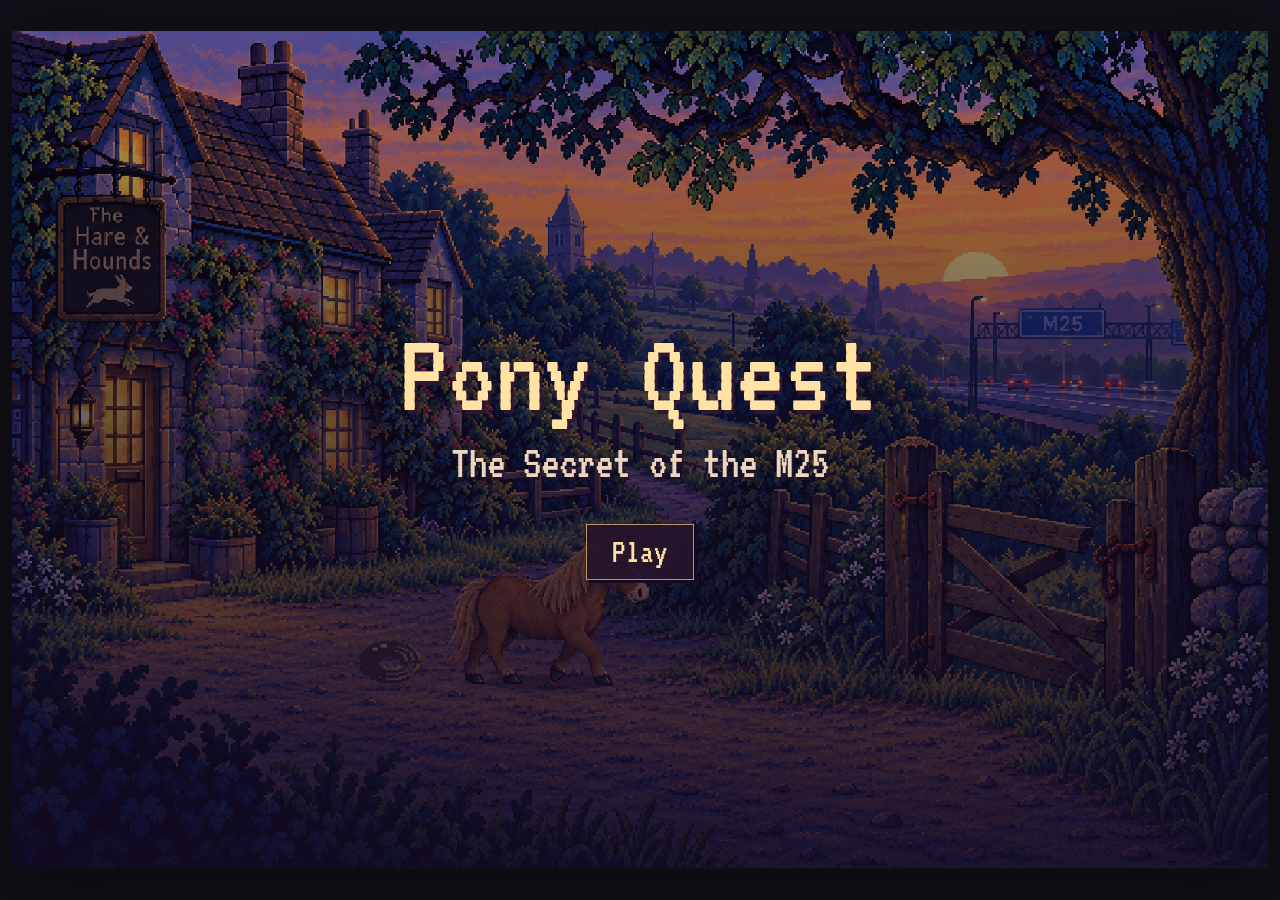
==== commit 4fb54ff9: "Simplify the interface and add in-scene speech and smoother walk cycles" ====
--- a/index.html
+++ b/index.html
@@ -4,38 +4,39 @@
 <meta charset="utf-8"><meta name="viewport" content="width=device-width, initial-scale=1, viewport-fit=cover"><meta name="theme-color" content="#111018">
 <meta name="description" content="A small pony. A very big road. An illustrated point-and-click adventure.">
 <title>Pony Quest — The Secret of the M25</title>
+<link rel="preload" href="assets/fonts/VT323-Regular.ttf" as="font" type="font/ttf" crossorigin>
 <link rel="stylesheet" href="game.css"><script src="game.js" defer></script>
 </head>
 <body>
 <main id="game" aria-label="Pony Quest adventure game">
-<header class="masthead"><div class="brand">PONY QUEST <span>The Secret of the M25</span></div><nav aria-label="Game controls"><button id="hotspot-toggle" aria-pressed="false" title="Show interactive objects (H)">Hotspots <kbd>H</kbd></button><button id="sound-toggle" aria-pressed="false">Sound off</button><button id="help-toggle" aria-label="How to play">?</button><button id="fullscreen-toggle" aria-label="Fullscreen">⛶</button></nav></header>
 <section class="cabinet" aria-label="Adventure">
 <div id="stage" class="stage">
-<canvas id="scene" width="960" height="640" aria-label="Country lane. Click the ground to walk or use the interactive object buttons."></canvas>
-<div class="room-caption"><span id="chapter-label">PROLOGUE · THE PONY</span><span id="room-label">The country lane</span></div>
+<canvas id="scene" width="1920" height="1280" aria-label="Country lane. Click the ground to walk or use the interactive object buttons."></canvas>
 <div id="hotspots" aria-label="Objects in this scene"></div>
-<div id="speech" class="speech" role="status" aria-live="polite" hidden><span id="speaker">Pony</span><p id="speech-text"></p><button id="speech-next">Continue <span>↵</span></button></div>
+<div id="speech" class="speech" role="status" aria-live="polite" hidden>
+<span id="speaker" class="sr-only"></span>
+<div class="radio-call" aria-hidden="true"><svg viewBox="0 0 36 24"><path d="M2 9h8l6-6v18l-6-6H2z"/><path class="radio-waves" d="M22 6q6 6 0 12M28 2q10 10 0 20"/></svg><span id="radio-speaker"></span></div>
+<p id="speech-text"></p>
+</div>
 <div id="choices" class="choices" aria-label="Dialogue choices" hidden></div>
 <div id="curtain" class="curtain" aria-hidden="true"></div>
-<div id="title-screen" class="title-screen"><div class="title-content"><p class="eyebrow">A POINT-AND-CLICK MISADVENTURE</p><h1>Pony Quest</h1><p class="subtitle">The Secret of the M25</p><div class="title-rule">◆</div><p class="tagline">A small pony. A very big road.<br>Absolutely no sense of proportion.</p><button id="start" class="primary" disabled>Preparing the countryside…</button><button id="new-game" class="text-button" hidden>Start a new adventure</button><p id="load-status" class="fine-print">First, cause the trouble. Then, be Paul.</p></div></div>
-<div id="handover" class="handover" hidden><p class="eyebrow">PROLOGUE COMPLETE</p><h2>A taste of freedom.</h2><p class="handover-story">One pony has escaped.<br>Somewhere nearby, a telephone rings.</p><div class="title-rule">◆</div><p class="eyebrow">PART ONE · PAUL ANTHEM</p><p class="handover-line">“The situation is under control.”</p><p class="handover-note">You are now the man who has to make that true.</p><button id="play-paul" class="primary">Play as Paul</button></div>
+<div id="title-screen" class="title-screen"><h1>Pony Quest</h1><p class="subtitle">The Secret of the M25</p><button id="start" class="primary" disabled>Loading…</button><button id="new-game" class="text-button" hidden>New game</button><p id="load-status" role="status" hidden></p></div>
+<div id="handover" class="handover" hidden><h2>Paul Anthem</h2><p>“The situation is under control.”</p><button id="play-paul" class="primary">Play as Paul</button></div>
 <article id="ending" class="ending" aria-label="Horse and Hound epilogue" tabindex="-1" hidden>
-<div class="article-kicker">EPILOGUE · THE REAL STORY</div><div class="article-masthead">Horse &amp; Hound</div>
-<div class="article-meta"><span>NEWS · 10 OCTOBER 2003</span><span>16:07</span></div>
+<div class="article-masthead">Horse &amp; Hound</div><p class="article-meta">10 October 2003</p>
 <h2 id="ending-headline">Loose Shetland closes M25</h2>
-<p class="article-intro">A small pony’s bid for freedom really did stop a stretch of the M25.</p>
 <blockquote id="ending-quote">“He seemed excited rather than distressed”<cite>Paul Anthem · Thames Valley Police</cite></blockquote>
 <p class="article-copy">A Shetland wandered onto the M25 near the M4 interchange, travelling north along the southbound carriageway. Four officers and members of the public caught it; a nearby field of Shetlands was thought to be its home.</p>
 <div class="article-timeline"><div><b>06:30</b><span>First call</span></div><div><b>06:50</b><span>Road closed</span></div><div><b>07:15</b><span>Pony caught</span></div><div><b>07:37</b><span>Road reopened</span></div></div>
-<p class="article-coda">One escaped pony. Forty-seven minutes of closure.<br>And a quote that was far too good to lose.</p>
 <div class="article-actions"><a id="article-source" href="https://www.horseandhound.co.uk/news/loose-shetland-closes-m25-41577" target="_blank" rel="noopener noreferrer">Read the original report ↗</a><button id="replay">Play again</button></div>
 </article>
-<div id="inventory-panel" class="inventory-panel" hidden><div class="inventory-heading"><span id="inventory-label">POCKETS (METAPHORICAL)</span><button id="inventory-close" aria-label="Close pockets">×</button></div><div id="inventory" class="inventory" aria-label="Inventory"><p class="empty-inventory">Nothing but ambition.</p></div></div>
+<div id="inventory-panel" class="inventory-panel" hidden><button id="inventory-close" class="icon-button" aria-label="Close inventory">×</button><div id="inventory" class="inventory" aria-label="Inventory"></div></div>
+<div id="options" class="options" hidden><button id="sound-toggle" aria-pressed="false">Sound off</button><button id="hotspot-toggle" aria-pressed="false">Show hotspots</button><button id="fullscreen-toggle">Fullscreen</button><button id="help-toggle">How to play</button><button id="hint">Hint</button></div>
+<div class="game-tools"><button id="inventory-toggle" class="icon-button" aria-label="Inventory" aria-expanded="false" aria-controls="inventory-panel" title="Inventory (I)"><svg id="bag-icon" viewBox="0 0 32 32" aria-hidden="true"><path d="M7 11h18v16H7zM12 11V6h8v5M7 18h18M14 17v4h4v-4"/></svg><canvas id="selected-item" width="48" height="48" hidden aria-hidden="true"></canvas></button><button id="options-toggle" class="icon-button" aria-label="Options" aria-expanded="false" aria-controls="options" title="Options"><svg viewBox="0 0 32 32" aria-hidden="true"><path d="M6 9h20M6 16h20M6 23h20"/></svg></button></div>
+<span id="command" class="sr-only" aria-live="polite"></span>
 </div>
-<div class="command-bar"><div class="action-readout" aria-live="polite"><span id="command">Click to walk</span><button id="cancel-action" aria-label="Put selected item away" title="Put item away (Escape)" hidden>×</button></div><button id="inventory-toggle" aria-expanded="false" aria-controls="inventory-panel" title="Pockets (I)">Pockets <span id="inventory-count">0</span></button></div>
 </section>
-<footer><span id="objective">An unusually promising morning.</span><button id="hint">A small hint</button></footer>
 </main>
-<dialog id="help-dialog"><button class="dialog-close" aria-label="Close help">×</button><p class="eyebrow">A BRIEF GUIDE TO A VERY LONG MORNING</p><h2>Two sides of the story.</h2><p>Begin as the escaping pony. Once you reach the motorway, take over as Paul to recover it and handle the press.</p><p>Click or tap the ground to walk. Click an object to do the natural thing: talk, pick it up, open it or use it. Hovering shows what will happen.</p><p>Open <b>Pockets</b> and select an item, then click what you want to use it on. Right-click an object to examine it; on touchscreens, press and hold.</p><dl><dt>H</dt><dd>Show interactive objects</dd><dt>I</dt><dd>Open or close pockets</dd><dt>E</dt><dd>Examine a focused object</dd><dt>Esc</dt><dd>Put an item away / close pockets</dd><dt>Enter / Space</dt><dd>Continue dialogue</dd><dt>Tab / Enter</dt><dd>Navigate and activate controls</dd></dl><p class="help-note">Your progress saves in this browser. Sound is optional. There are no timers and no dead ends.</p><button class="primary dialog-done">Back to the adventure</button></dialog>
+<dialog id="help-dialog"><button class="dialog-close icon-button" aria-label="Close help">×</button><h2>How to play</h2><p>Click to walk or interact. Right-click to examine; on touchscreens, press and hold.</p><p>Select an inventory item, then click its target.</p><p>Dialogue advances automatically. Space skips a line. You can keep walking while people talk.</p><dl><dt>I</dt><dd>Inventory</dd><dt>H</dt><dd>Show hotspots</dd><dt>E</dt><dd>Examine focused object</dd><dt>Esc</dt><dd>Close / put item away</dd></dl><button class="primary dialog-done">Back to the game</button></dialog>
 <noscript>This adventure needs JavaScript enabled to run.</noscript>
 </body></html>
--- a/game.css
+++ b/game.css
@@ -1,15 +1,14 @@
-:root{color-scheme:dark;--cream:#e9d8a6;--gold:#eac87a;--purple:#ad85cd;--line:#44354e;font-family:ui-monospace,"Cascadia Code","Courier New",monospace}*{box-sizing:border-box}body{margin:0;min-height:100dvh;background:#111018;color:var(--cream);display:grid;place-items:center;padding:14px 24px}button{font:inherit;cursor:pointer;color:inherit;background:none;border:0}button:focus-visible{outline:2px solid var(--gold);outline-offset:3px}button:disabled{cursor:wait;opacity:.6}[hidden]{display:none!important}#game{width:min(1100px,calc((100dvh - 110px)*1.21));min-width:300px}#game:fullscreen{width:100%;height:100%;max-width:none;display:flex;flex-direction:column;justify-content:center;align-items:center;background:#111018;padding:8px}#game:fullscreen .cabinet,#game:fullscreen .masthead,#game:fullscreen footer{width:min(1100px,calc((100dvh - 100px)*1.21))}.masthead{height:43px;display:flex;align-items:flex-start;justify-content:space-between;gap:10px}.brand{font-size:13px;letter-spacing:2px;white-space:nowrap;color:#dbc6a0}.brand span{font:italic 13px Georgia,serif;letter-spacing:0;color:#928691;margin-left:15px}nav{display:flex;align-items:center;gap:17px}nav button{padding:0;font-size:11px;color:#9c90a3;white-space:nowrap}nav button:hover,nav button[aria-pressed=true]{color:var(--gold)}kbd{font:9px monospace;padding:1px 3px;border:1px solid #514359;margin-left:3px}#help-toggle{border:1px solid #615166;width:17px;height:17px;font-size:11px}#fullscreen-toggle{font-size:20px;line-height:16px}.cabinet{background:#100c16;border:1px solid #59435f;box-shadow:0 16px 70px #0007,0 0 0 4px #19141f}.stage{aspect-ratio:3/2;position:relative;isolation:isolate;overflow:hidden;background:#161d2a}.stage canvas{width:100%;height:100%;display:block;image-rendering:pixelated;touch-action:manipulation;cursor:crosshair}.room-caption{position:absolute;top:17px;left:20px;right:20px;display:flex;justify-content:space-between;gap:12px;pointer-events:none;text-shadow:1px 2px #090811,0 0 8px #000;opacity:.9}.room-caption span:first-child{font-size:9px;letter-spacing:1.6px;color:#f2dca9}.room-caption span:last-child{font-size:11px;color:#eddcbb}.command-bar{min-height:36px;padding:7px 35px;text-align:center;position:relative;color:#f0df93;font-size:clamp(13px,1.7vw,20px);border-bottom:1px solid var(--line);line-height:1.25;letter-spacing:.3px}#cancel-action{position:absolute;right:10px;top:1px;font-size:25px;color:#a68aaf}.inventory-panel{padding:11px 17px}.inventory-heading{display:flex;justify-content:space-between;color:#b5a1bb;font-size:9px;letter-spacing:1px;gap:8px}.muted{color:#6f6079;letter-spacing:0}.inventory{display:flex;align-items:center;height:78px;gap:8px}.empty-inventory{font:italic 15px Georgia,serif;color:#716178;flex:1;text-align:center}.inventory-item{width:74px;height:69px;display:flex;flex-direction:column;align-items:center;justify-content:center;gap:2px;border:1px solid transparent;padding:3px}.inventory-item:hover,.inventory-item.selected{background:#261b30;border-color:#796080}.inventory-item canvas{width:43px;height:43px;image-rendering:pixelated}.inventory-item span{font-size:10px;color:#c4aace}.inventory-item.selected span{color:var(--gold)}footer{height:30px;display:flex;align-items:flex-end;justify-content:space-between;gap:12px;font-size:10px;color:#8a7b91}footer button{font-size:10px;color:#c4ad82;padding:0;text-decoration:underline;text-underline-offset:3px}.hotspot{position:absolute;background:transparent;min-width:24px;min-height:24px;padding:0;border:0;transform:translate(-50%,-50%);cursor:crosshair}.hotspot .marker{position:absolute;left:50%;top:50%;width:10px;height:10px;transform:translate(-50%,-50%) rotate(45deg);border:1px solid #ffecb0;background:#2b1f29a6;box-shadow:0 0 0 2px #120d2077;opacity:0}.hotspot .hotspot-name{position:absolute;bottom:calc(50% + 12px);left:50%;transform:translateX(-50%);font-size:11px;white-space:nowrap;background:#160f23e8;color:#ffe5a1;padding:5px 8px;opacity:0;pointer-events:none}.show-hotspots .hotspot .marker,.hotspot:focus-visible .marker,.hotspot:hover .marker{opacity:1}.hotspot:hover .hotspot-name,.hotspot:focus-visible .hotspot-name{opacity:1}.hotspot:focus-visible{outline:1px dashed #f0d591}.speech{position:absolute;top:12%;left:50%;transform:translateX(-50%);width:max-content;max-width:82%;text-align:center;background:#140f20ed;padding:13px 24px 10px;border:1px solid #9c785c;box-shadow:0 6px 20px #0005;z-index:5}.speech #speaker{display:block;color:#b99bbd;font-size:10px;text-transform:uppercase;letter-spacing:2px;margin-bottom:7px}.speech p{font-size:clamp(13px,1.8vw,20px);line-height:1.45;margin:0;color:#ffecb0;max-width:580px}.speech button{font-size:9px;color:#a78fae;padding:9px 0 0}.speech button span{margin-left:5px}.choices{position:absolute;bottom:20px;left:8%;width:84%;padding:9px;background:#170f22f5;border:1px solid #8a678e;z-index:6;display:grid;gap:3px}.choices button{text-align:left;padding:9px 12px;color:#d5b4e2;font-size:13px}.choices button:hover{color:#f8df8f;background:#36223e}.curtain{position:absolute;inset:0;background:#100e17;pointer-events:none;opacity:0;z-index:8}.curtain.closed{opacity:1}.title-screen{position:absolute;inset:0;z-index:10;display:flex;justify-content:center;align-items:center;background:linear-gradient(180deg,#170e2844,#150b2166 40%,#120c24df 100%);text-align:center}.title-content{padding:25px 15px 15px;width:100%;text-shadow:0 3px 5px #150c20}.eyebrow{font-size:10px;letter-spacing:3px;color:#d7bd86;margin:0 0 20px}.title-screen h1{font-family:Georgia,"Times New Roman",serif;font-size:clamp(48px,7.7vw,94px);letter-spacing:-4px;line-height:1;margin:0;color:#f7dda0;text-shadow:2px 3px #4b2a35,4px 6px #1e132b,0 0 35px #2e113c;font-weight:bold}.subtitle{font:italic clamp(20px,3vw,35px) Georgia,serif;margin:11px 0 18px;color:#f0d1a3}.title-rule{display:flex;align-items:center;gap:16px;justify-content:center;color:#d2aa6b;font-size:13px;margin:0 auto 18px;width:190px}.title-rule:before,.title-rule:after{content:"";height:1px;background:#cba76e88;flex:1}.tagline{font:italic 17px/1.5 Georgia,serif;color:#e5d5c8;margin:0 0 24px}.primary{padding:12px 25px;border:1px solid #d2ad72;background:#241829;color:#ffe1a0;font-size:14px;box-shadow:3px 3px 0 #100c16;letter-spacing:.3px}.primary:hover{background:#463044}.fine-print{color:#a794a9;font-size:9px;letter-spacing:1px;margin:17px 0 0}.text-button{display:block;margin:14px auto 0;font-size:11px;text-decoration:underline;text-underline-offset:4px;color:#d2b5cf}dialog{background:#201727;color:#dac8d9;border:1px solid #9a7c9f;padding:36px;max-width:490px;width:calc(100% - 35px);box-shadow:0 20px 90px #000b}dialog::backdrop{background:#100c18b8}dialog h2{font:italic 32px Georgia,serif;color:var(--cream);margin:0 0 20px}dialog p{font-size:13px;line-height:1.65}dialog .eyebrow{font-size:9px;margin-bottom:13px}dialog .dialog-close{position:absolute;right:13px;top:8px;font-size:25px;color:#b596b7}dl{display:grid;grid-template-columns:110px 1fr;gap:10px;font-size:12px;margin:24px 0}dt{color:var(--gold)}dd{margin:0}.help-note{color:#9d88a7}.dialog-done{margin-top:9px;font-size:12px}
-@media(min-width:1000px){}
-@media(max-width:700px){body{padding:8px}#game{width:100%;min-width:0}.masthead{height:35px;align-items:center;margin-bottom:7px}.brand{font-size:11px;letter-spacing:1px}.brand span{display:none}nav{gap:11px}nav button{font-size:10px}kbd{display:none}.room-caption{top:10px;left:10px;right:10px}.room-caption span:first-child{font-size:7px;letter-spacing:.6px}.room-caption span:last-child{font-size:9px}.inventory-panel{padding:11px 7px}.inventory-heading{font-size:8px;letter-spacing:.2px}.muted{display:none}.inventory{height:64px;gap:2px}.inventory-item{width:49px;height:61px}.inventory-item canvas{width:35px;height:35px}.inventory-item span{font-size:8px}.empty-inventory{font-size:12px}.command-bar{font-size:14px;min-height:33px}.title-content{padding:15px 10px}.title-screen h1{font-size:clamp(41px,11vw,76px);letter-spacing:-2px}.title-screen .eyebrow{font-size:7px;letter-spacing:1.5px;margin-bottom:12px}.subtitle{font-size:clamp(18px,5vw,28px);margin:5px 0 9px}.title-rule{margin-bottom:9px}.tagline{font-size:12px;margin:0 0 12px}.primary{padding:9px 16px;font-size:12px}.fine-print{font-size:7px;margin-top:11px}.text-button{font-size:9px;margin-top:10px}.speech{padding:10px 14px 7px;top:13%;max-width:90%}.speech p{font-size:12px}.speech #speaker{font-size:8px;margin-bottom:4px}.speech button{padding-top:6px;font-size:8px}.choices{bottom:10px;left:4%;width:92%;padding:5px}.choices button{font-size:11px;padding:6px}footer{font-size:8px;align-items:center;height:34px}footer button{font-size:9px;white-space:nowrap}}
-@media(max-height:520px) and (orientation:landscape){body{padding:4px}#game{width:min(700px,calc((100dvh - 38px)*1.23))}.masthead{height:24px;margin:0}.brand{font-size:9px}.brand span{display:none}nav{gap:10px}nav button{font-size:9px}footer{display:none}.inventory-panel{padding:5px 10px}.inventory{height:49px}.inventory-item{height:44px}.inventory-item canvas{width:28px;height:28px}.inventory-heading{font-size:7px}.command-bar{font-size:13px;min-height:26px;padding:5px}.title-content{padding:10px}.title-screen .eyebrow,.title-rule,.tagline,.fine-print{display:none}.title-screen h1{font-size:52px}.subtitle{font-size:22px;margin:5px 0 12px}.room-caption span:first-child{font-size:7px}.speech p{font-size:12px}}
-.stage:has(#title-screen:not([hidden])) .room-caption{visibility:hidden}
-@media(max-width:700px){.title-screen .eyebrow,.title-screen .title-rule{display:none}.title-screen .title-content{padding:10px}.title-screen .tagline{margin:7px 0 12px}}
-@media(max-height:520px) and (orientation:landscape){#game{width:min(700px,calc((100dvh - 138px)*1.5))}#game:fullscreen .cabinet,#game:fullscreen .masthead{width:min(700px,calc((100dvh - 138px)*1.5))}}
-.handover{position:absolute;inset:0;z-index:11;display:flex;flex-direction:column;align-items:center;justify-content:center;text-align:center;padding:25px;background:#130e23ec;color:var(--cream)}.handover h2{font:italic clamp(26px,4.5vw,53px) Georgia,serif;margin:0 0 18px;color:#f2d39e}.handover-story{font:17px/1.7 Georgia,serif;color:#b9a7be;margin:0 0 24px}.handover .title-rule{margin-bottom:25px}.handover .eyebrow{margin-bottom:15px}.handover-line{font:italic clamp(20px,2.8vw,32px) Georgia,serif;color:#f0d8b4;margin:0 0 13px}.handover-note{font-size:11px;line-height:1.5;color:#b8a0bf;margin:0 0 25px}.stage:has(#handover:not([hidden])) .room-caption{visibility:hidden}#ending-headline{white-space:pre-line}#ending-quote{max-width:480px}
-@media(max-width:700px){.handover{padding:12px}.handover .eyebrow{font-size:7px;letter-spacing:1.5px;margin-bottom:8px}.handover h2{font-size:25px;margin-bottom:8px}.handover-story{font-size:11px;line-height:1.4;margin-bottom:10px}.handover .title-rule{display:none}.handover-line{font-size:18px;margin-bottom:7px}.handover-note{font-size:9px;margin-bottom:12px}#inventory-label{font-size:7px;letter-spacing:0}}
-@media(max-height:520px) and (orientation:landscape){.handover{padding:10px}.handover .eyebrow{font-size:7px;letter-spacing:1px;margin-bottom:7px}.handover h2{font-size:24px;margin-bottom:8px}.handover-story{font-size:11px;line-height:1.3;margin-bottom:10px}.handover .title-rule{display:none}.handover-line{font-size:17px;margin-bottom:7px}.handover-note{font-size:9px;margin-bottom:10px}.handover .primary{padding:7px 14px;font-size:11px}}
-/* Contextual controls keep the illustration in charge of the screen. */
-#game{width:min(1200px,calc((100dvh - 150px)*1.5))}#game:fullscreen .cabinet,#game:fullscreen .masthead,#game:fullscreen footer{width:min(1200px,calc((100dvh - 120px)*1.5))}.command-bar{height:43px;min-height:43px;padding:0 14px;display:flex;align-items:center;justify-content:space-between;gap:12px;border-bottom:0;border-top:1px solid var(--line);font-size:13px;letter-spacing:0;text-align:left}.action-readout{display:flex;align-items:center;gap:10px;min-width:0}#command{overflow:hidden;text-overflow:ellipsis;white-space:nowrap}#cancel-action{position:static;font-size:22px;line-height:1;padding:4px}.stage canvas{cursor:default}.hotspot{cursor:pointer}#inventory-toggle{display:flex;align-items:center;gap:9px;white-space:nowrap;font-size:12px;color:#c4add0;padding:8px 0 8px 10px}#inventory-count{display:grid;place-items:center;width:19px;height:19px;border:1px solid #66516d;color:#f0dda1;font-size:10px}#inventory-toggle[aria-expanded=true]{color:var(--gold)}.inventory-panel{position:absolute;right:12px;bottom:12px;width:330px;max-width:calc(100% - 24px);z-index:4;padding:12px 15px;background:#180f24f5;border:1px solid #98779f;box-shadow:0 6px 25px #0006}.inventory-heading{align-items:center}.inventory{height:72px}.inventory-item{width:69px;height:66px}#inventory-close{font-size:20px;padding:0 0 0 8px;line-height:1;color:#bca3c3}.empty-inventory{font-size:14px}.inventory-panel #inventory-label{font-size:9px;letter-spacing:1px}
-.ending{position:absolute;inset:4% 6%;z-index:12;background:#eee3c7;color:#352f2b;overflow-y:auto;overscroll-behavior:contain;padding:4% 7%;box-shadow:0 10px 50px #0008;scrollbar-color:#ae967a #eee3c7;font-family:Georgia,"Times New Roman",serif;text-align:left}.ending:focus{outline:none}.article-kicker{font:9px ui-monospace,monospace;letter-spacing:2px;text-align:center;color:#796955;margin-bottom:11px}.article-masthead{font:bold clamp(30px,4.6vw,56px)/1 Georgia,serif;letter-spacing:-2px;color:#7d2634;text-align:center;padding-bottom:15px;border-bottom:3px double #a18969}.article-meta{display:flex;justify-content:space-between;font:10px ui-monospace,monospace;color:#7f6e5b;letter-spacing:1px;padding:12px 0 0}#ending-headline{font:bold clamp(25px,3.9vw,46px)/1.04 Georgia,serif;letter-spacing:-1px;white-space:normal;margin:20px 0 12px}.article-intro{font:italic 17px/1.45 Georgia,serif;color:#76634f;margin:0 0 18px}#ending-quote{border-left:3px solid #8d3940;padding:3px 0 3px 18px;margin:18px 0;font:italic 24px/1.25 Georgia,serif;color:#73303a;max-width:none}#ending-quote cite{display:block;font:10px ui-monospace,monospace;font-style:normal;color:#88705e;letter-spacing:.6px;margin-top:9px}.article-copy{font:15px/1.6 Georgia,serif;margin:18px 0;color:#55493d}.article-timeline{display:grid;grid-template-columns:repeat(4,1fr);padding:14px 0;border-block:1px solid #c3af91;gap:8px}.article-timeline div{display:flex;flex-direction:column;gap:5px}.article-timeline b{font:20px Georgia,serif;color:#603e36}.article-timeline span{font:10px ui-monospace,monospace;color:#7e6b56}.article-coda{font:italic 15px/1.5 Georgia,serif;text-align:center;margin:18px 0}.article-actions{display:flex;justify-content:space-between;align-items:center;gap:15px;padding-top:10px}.article-actions a{color:#7e2e3c;font:12px ui-monospace,monospace;text-underline-offset:4px}.article-actions button{font:12px ui-monospace,monospace;border:1px solid #9d7b63;padding:9px 13px;color:#644634}.article-actions button:hover{background:#d5c19b}.article-actions a:focus-visible{outline:2px solid #7d2634;outline-offset:4px}
-@media(max-width:700px){#game{width:100%}.command-bar{font-size:10px;height:40px;min-height:40px;padding:0 9px;gap:5px}#inventory-toggle{font-size:10px;gap:5px}.inventory-item{width:62px;height:62px}.inventory-item canvas{width:42px;height:42px}.inventory-item span{font-size:10px}.inventory-panel{width:292px;padding:10px}.inventory{height:65px;gap:4px}.ending{inset:0;padding:18px 23px}.article-masthead{font-size:33px}.article-meta{font-size:8px;letter-spacing:.3px}#ending-headline{font-size:28px;margin-top:17px}.article-intro{font-size:13px}#ending-quote{font-size:20px}#ending-quote cite{font-size:8px;line-height:1.5}.article-copy{font-size:13px}.article-timeline b{font-size:18px}.article-timeline span{font-size:8px}.article-coda{font-size:13px}.article-actions a,.article-actions button{font-size:10px}.article-actions button{white-space:nowrap}.article-kicker{font-size:8px}}
-@media(max-height:520px) and (orientation:landscape){#game{width:min(1000px,calc((100dvh - 82px)*1.5))}#game:fullscreen .cabinet,#game:fullscreen .masthead{width:min(1000px,calc((100dvh - 82px)*1.5))}.command-bar{height:36px;min-height:36px;font-size:10px}#inventory-toggle{font-size:10px}.ending{inset:0;padding:20px 32px}.article-masthead{font-size:35px}#ending-headline{font-size:29px}.article-copy{font-size:13px}.article-intro{font-size:14px}#ending-quote{font-size:20px}}
+@font-face{font-family:Adventure;src:url('assets/fonts/VT323-Regular.ttf') format('truetype');font-weight:400;font-style:normal;font-display:swap}
+:root{color-scheme:dark;font-family:Adventure,ui-monospace,monospace;--cream:#f4dfac;--gold:#ffe5a3;--ink:#171021}*{box-sizing:border-box}body{margin:0;min-height:100dvh;display:grid;place-items:center;background:#111018;color:var(--cream);padding:12px}button,a{touch-action:manipulation}button{font:inherit;font-size:28px;border:0;background:none;color:inherit;cursor:pointer}button:disabled{opacity:.5;cursor:default}button:focus-visible,a:focus-visible{outline:2px solid var(--gold);outline-offset:3px}[hidden]{display:none!important}.sr-only{position:absolute;width:1px;height:1px;padding:0;margin:-1px;overflow:hidden;clip:rect(0,0,0,0);white-space:nowrap;border:0}
+#game{width:min(1380px,100%,calc((100dvh - 24px)*1.5))}.cabinet{box-shadow:0 12px 60px #0007}.stage{position:relative;aspect-ratio:3/2;isolation:isolate;overflow:hidden;background:#171b2a;container-type:inline-size}.stage>canvas{display:block;width:100%;height:100%;image-rendering:pixelated;touch-action:manipulation}.game-tools{position:absolute;right:14px;bottom:14px;z-index:6;display:flex;gap:8px}.icon-button{width:42px;height:42px;background:#160f23cc;display:grid;place-items:center;padding:6px;border:1px solid #88718a66;color:#deccae}.icon-button:hover,.icon-button[aria-expanded=true],.icon-button.holding{background:#38233dda;color:#ffe2a0;border-color:#b59383}.icon-button svg{width:28px;height:28px;fill:none;stroke:currentColor;stroke-width:2;stroke-linecap:square}.icon-button canvas{width:32px;height:32px;image-rendering:pixelated}#game:fullscreen{display:grid;place-items:center;max-width:none;width:100%;height:100%;background:#111018}#game:fullscreen .cabinet{width:min(150dvh,100vw)}
+.hotspot{position:absolute;min-width:24px;min-height:24px;transform:translate(-50%,-50%);padding:0;background:none;cursor:pointer}.marker{position:absolute;left:50%;top:50%;width:9px;height:9px;border:1px solid #fff0b8;background:#221228bb;transform:translate(-50%,-50%) rotate(45deg);opacity:0;box-shadow:0 0 0 2px #130c2077}.show-hotspots .marker,.hotspot:focus-visible .marker{opacity:1}.hotspot-name{position:absolute;bottom:calc(50% + 12px);left:50%;transform:translateX(-50%);font-size:clamp(20px,2.1cqw,28px);white-space:nowrap;pointer-events:none;color:#ffeca8;text-shadow:2px 2px #120a21,-1px -1px #120a21,1px -1px #120a21,-1px 1px #120a21;opacity:0}.hotspot:hover .hotspot-name,.hotspot:focus-visible .hotspot-name{opacity:1}
+.inventory-panel{position:absolute;right:14px;bottom:66px;z-index:7;width:max-content;min-width:200px;max-width:calc(100% - 28px);padding:17px 43px 17px 15px;background:#160f23ed;border:1px solid #8b738e;box-shadow:0 6px 20px #0005}#inventory-close{position:absolute;right:4px;top:4px;width:32px;height:32px;font-size:30px;padding:0;background:none;border:0}.inventory{display:flex;gap:12px;align-items:center;min-height:62px}.inventory-item{width:66px;height:66px;padding:5px;border:1px solid transparent}.inventory-item:hover,.inventory-item.selected{background:#463047;border-color:#c4a080}.inventory-item canvas{width:52px;height:52px;image-rendering:pixelated}.empty-slot{display:block;width:48px;height:48px;border:1px dashed #67547355}.options{position:absolute;right:14px;bottom:66px;z-index:7;display:grid;background:#160f23f2;border:1px solid #8b738e;min-width:190px;padding:9px}.options button{font-size:26px;text-align:left;padding:7px 15px;color:#d9c0db}.options button:hover{background:#362139;color:#ffe6aa}
+/* Speech lives in the scene. The text layer never intercepts movement clicks. */
+.speech{position:absolute;z-index:5;transform:translate(-50%,-100%);width:max-content;max-width:70%;text-align:center;pointer-events:none;color:#ffeaa4;text-shadow:2px 2px 0 #0e0818,-2px -2px 0 #0e0818,2px -2px 0 #0e0818,-2px 2px 0 #0e0818,0 3px 0 #0e0818;filter:drop-shadow(0 1px 2px #08030a66)}.speech p{font-size:clamp(21px,2.7cqw,36px);line-height:1.07;margin:0;max-width:540px}.speech[data-voice=paul]{color:#fff4d6}.speech[data-voice=innkeeper]{color:#e5b9ff}.speech[data-voice=radio]{color:#9eefff;text-align:left;transform:none;width:40%;max-width:none;right:3%;left:auto!important;top:10%!important}.speech[data-voice=radio] p{font-size:clamp(20px,2.5cqw,33px)}.radio-call{display:none}.speech[data-voice=radio] .radio-call{display:flex;align-items:center;gap:10px;font-size:clamp(22px,2.6cqw,34px);margin-bottom:7px;color:#c3f8ff}.radio-call svg{width:34px;height:25px;fill:none;stroke:#a1f6ff;stroke-width:2;filter:drop-shadow(2px 2px #080912)}.radio-waves{animation:squawk .55s steps(2,end) infinite}@keyframes squawk{50%{opacity:.2}}
+.choices{position:absolute;bottom:70px;left:5%;width:90%;z-index:8;display:grid;gap:5px}.choices button{font-size:clamp(21px,2.6cqw,33px);text-align:left;color:#dfb7ed;padding:7px 14px;background:#160d21da;line-height:1.1;text-shadow:1px 2px #120818}.choices button:hover,.choices button:focus-visible{color:#ffe2a0;background:#382040ed}.curtain{position:absolute;inset:0;background:#100d18;opacity:0;pointer-events:none;z-index:9}.curtain.closed{opacity:1}
+.title-screen,.handover{position:absolute;inset:0;z-index:10;display:flex;flex-direction:column;align-items:center;justify-content:center;text-align:center;padding:25px;background:linear-gradient(#140c2240,#130b2599 40%,#130b25dc)}.title-screen h1{font:400 clamp(52px,10cqw,120px)/.9 Adventure,monospace;color:#ffe2a4;margin:0;text-shadow:3px 4px #301730}.subtitle{font-size:clamp(25px,4cqw,46px);margin:12px 0 38px;color:#ecd7bd;text-shadow:2px 3px #21112c}.primary{font-size:clamp(25px,3cqw,34px);padding:10px 25px;background:#25152ce6;border:1px solid #ba9367;box-shadow:3px 3px #130b1c;color:#ffe1a2;line-height:1}.primary:hover{background:#412843}.text-button{font-size:25px;margin-top:18px;text-decoration:underline;text-underline-offset:5px;color:#c7a9ce}#load-status{font-size:23px;max-width:80%}.handover{z-index:11;background:#160e28e8}.handover h2{font:400 clamp(36px,6cqw,70px)/1 Adventure,monospace;margin:0 0 25px}.handover p{font-size:clamp(23px,3.6cqw,40px);max-width:85%;margin:0 0 35px}.stage:has(#title-screen:not([hidden])) .game-tools,.stage:has(#handover:not([hidden])) .game-tools,.stage:has(#ending:not([hidden])) .game-tools{display:none}
+.ending{position:absolute;inset:4% 6%;z-index:12;background:#eee3c7;color:#42332c;overflow-y:auto;overscroll-behavior:contain;padding:4% 7%;scrollbar-color:#ae967a #eee3c7;box-shadow:0 10px 45px #0008}.ending:focus{outline:none}.article-masthead{font-size:clamp(39px,6cqw,72px);line-height:1;color:#7d2634;text-align:center;padding-bottom:14px;border-bottom:3px double #a18969}.article-meta{font-size:clamp(21px,2.2cqw,27px);color:#7f654d;margin:14px 0}#ending-headline{font:400 clamp(32px,4.4cqw,53px)/.95 Adventure,monospace;margin:20px 0 25px;color:#382b25}#ending-quote{font:400 clamp(27px,3cqw,37px)/1.1 Adventure,monospace;color:#7b3440;border-left:3px solid #8d3940;margin:20px 0;padding:3px 0 3px 18px}#ending-quote cite{display:block;font:400 clamp(20px,2cqw,26px)/1.2 Adventure,monospace;color:#866953;margin-top:10px}.article-copy{font-size:clamp(22px,2.5cqw,31px);line-height:1.12;margin:25px 0}.article-timeline{display:grid;grid-template-columns:repeat(4,1fr);gap:8px;padding:18px 0;border-block:1px solid #c3af91}.article-timeline div{display:grid;gap:3px}.article-timeline b{font-size:clamp(27px,3cqw,35px);font-weight:400}.article-timeline span{font-size:clamp(19px,2cqw,25px);color:#7d634c}.article-actions{display:flex;align-items:center;justify-content:space-between;gap:18px;margin-top:28px}.article-actions a{font-size:clamp(21px,2.4cqw,29px);color:#7b2838;text-underline-offset:4px}.article-actions button{font-size:clamp(23px,2.5cqw,30px);color:#65402f;border:1px solid #9d7b63;padding:7px 13px;white-space:nowrap}.article-actions button:hover{background:#d5c19b}
+dialog{max-width:530px;width:calc(100% - 30px);max-height:90dvh;overflow-y:auto;padding:32px;background:#201428;color:#dbc7dd;border:1px solid #97769c;box-shadow:0 20px 90px #000b}dialog::backdrop{background:#100b1cb8}dialog h2{font:400 39px Adventure,monospace;margin:0 0 20px;color:#ffe2aa}dialog p{font-size:25px;line-height:1.15;margin:17px 0}dialog .dialog-close{position:absolute;top:8px;right:8px;font-size:30px;border:0;background:none;width:30px;height:30px;padding:0}dl{display:grid;grid-template-columns:48px 1fr;gap:7px;font-size:24px;margin:22px 0}dt{color:#ffe2a4}dd{margin:0}dialog .primary{font-size:26px;margin-top:6px}
+@media(max-width:700px){body{padding:0}#game{width:100%}.game-tools{bottom:8px;right:8px;gap:6px}.icon-button{width:38px;height:38px}.inventory-panel,.options{right:8px;bottom:54px}.inventory-panel{padding:12px 36px 12px 10px;max-width:calc(100% - 16px)}.inventory{gap:5px;min-height:55px}.inventory-item{width:55px;height:55px;padding:3px}.inventory-item canvas{width:46px;height:46px}.speech{max-width:85%}.speech[data-voice=radio]{width:62%;top:7%!important;right:3%}.radio-call svg{width:26px;height:20px}.speech[data-voice=radio] .radio-call{gap:6px;margin-bottom:4px}.choices{bottom:55px;left:3%;width:94%;gap:3px}.choices button{padding:5px 9px}.subtitle{margin:10px 0 23px}.text-button{font-size:23px;margin-top:12px}.handover h2{margin-bottom:15px}.handover p{margin-bottom:23px}.ending{inset:0;padding:22px 23px}.article-timeline{grid-template-columns:repeat(2,1fr);gap:14px}.article-actions{align-items:flex-start;gap:15px}.article-actions button{font-size:23px}.article-actions a{font-size:23px}}
+@media(max-height:520px) and (orientation:landscape){body{padding:0}#game{width:min(100%,150dvh)}.game-tools{bottom:8px;right:8px}.inventory-panel,.options{bottom:54px}.ending{inset:0;padding:22px 35px}.speech p{font-size:23px}.speech[data-voice=radio] p{font-size:22px}.speech[data-voice=radio]{width:54%;top:6%!important}.choices{bottom:56px}.choices button{font-size:23px}.handover h2{margin-bottom:15px}.handover p{margin-bottom:20px}}
+@media(prefers-reduced-motion:reduce){.radio-waves{animation:none}}
